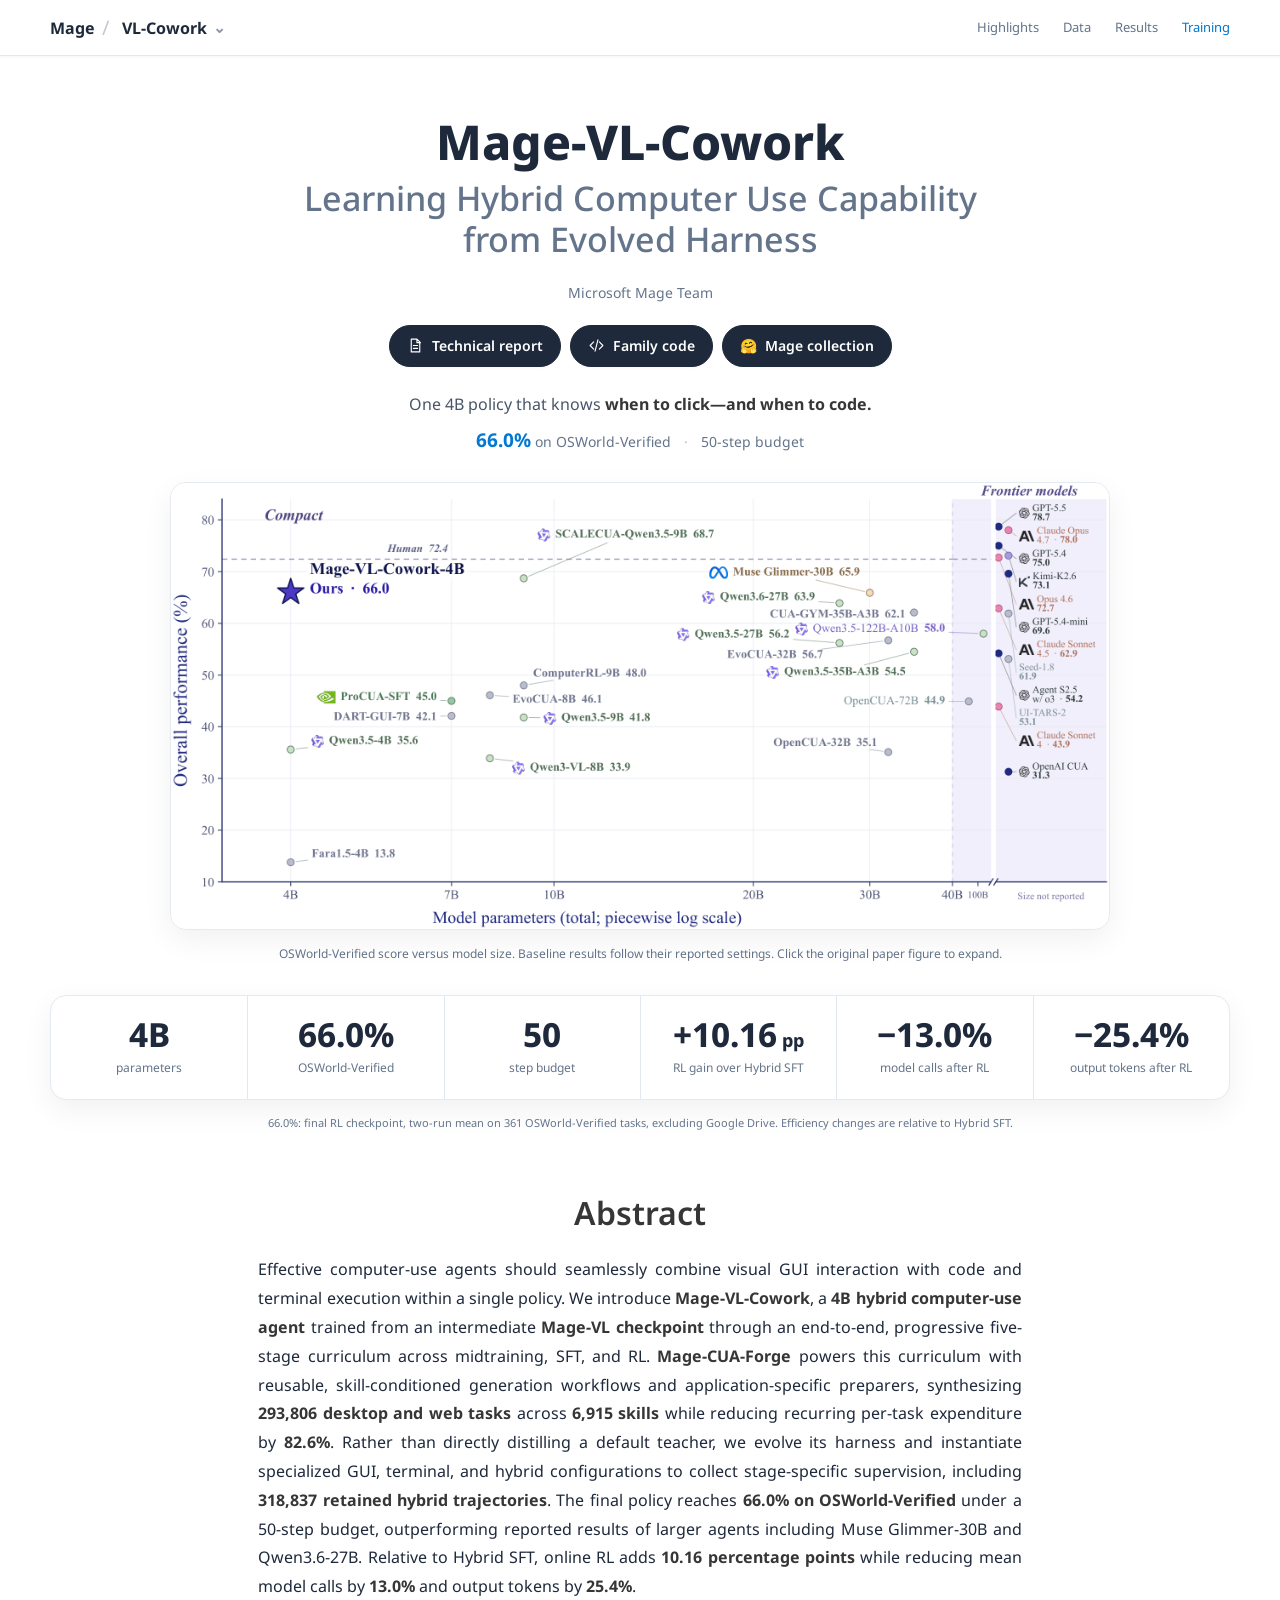
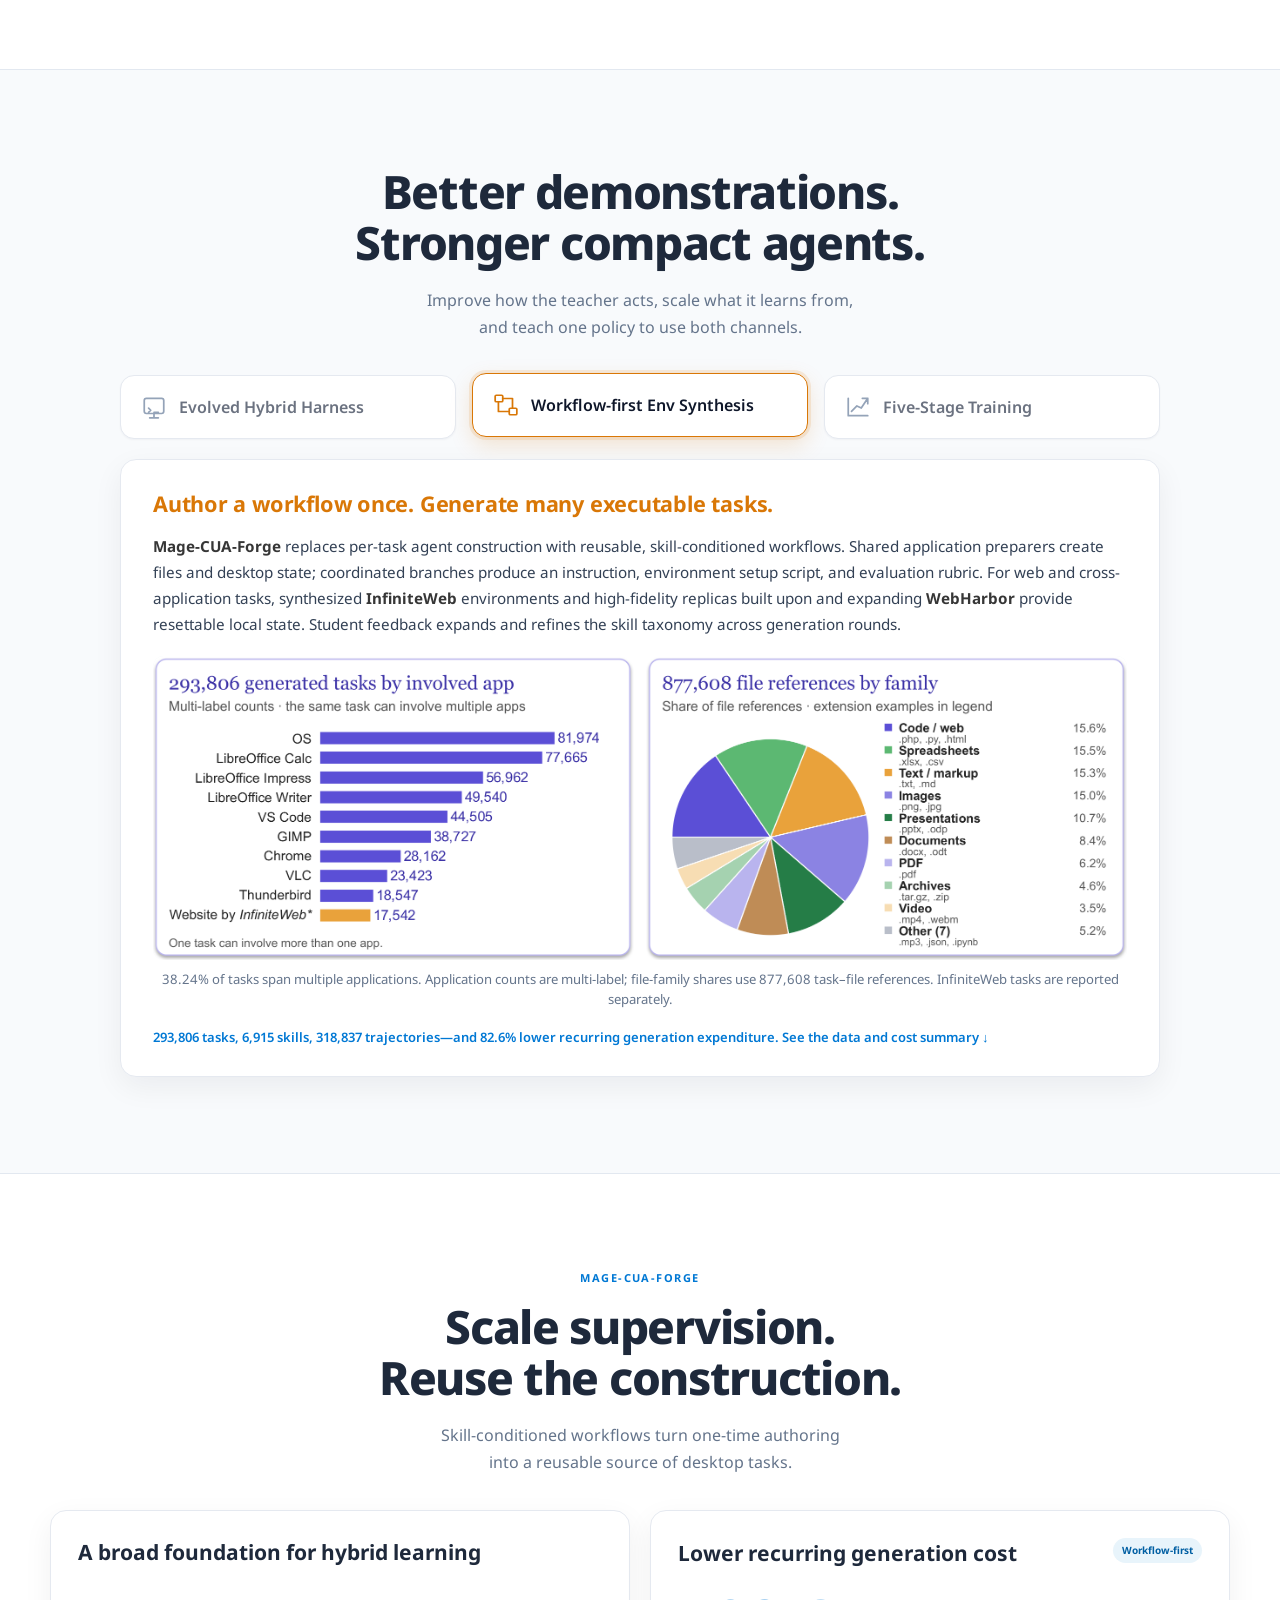
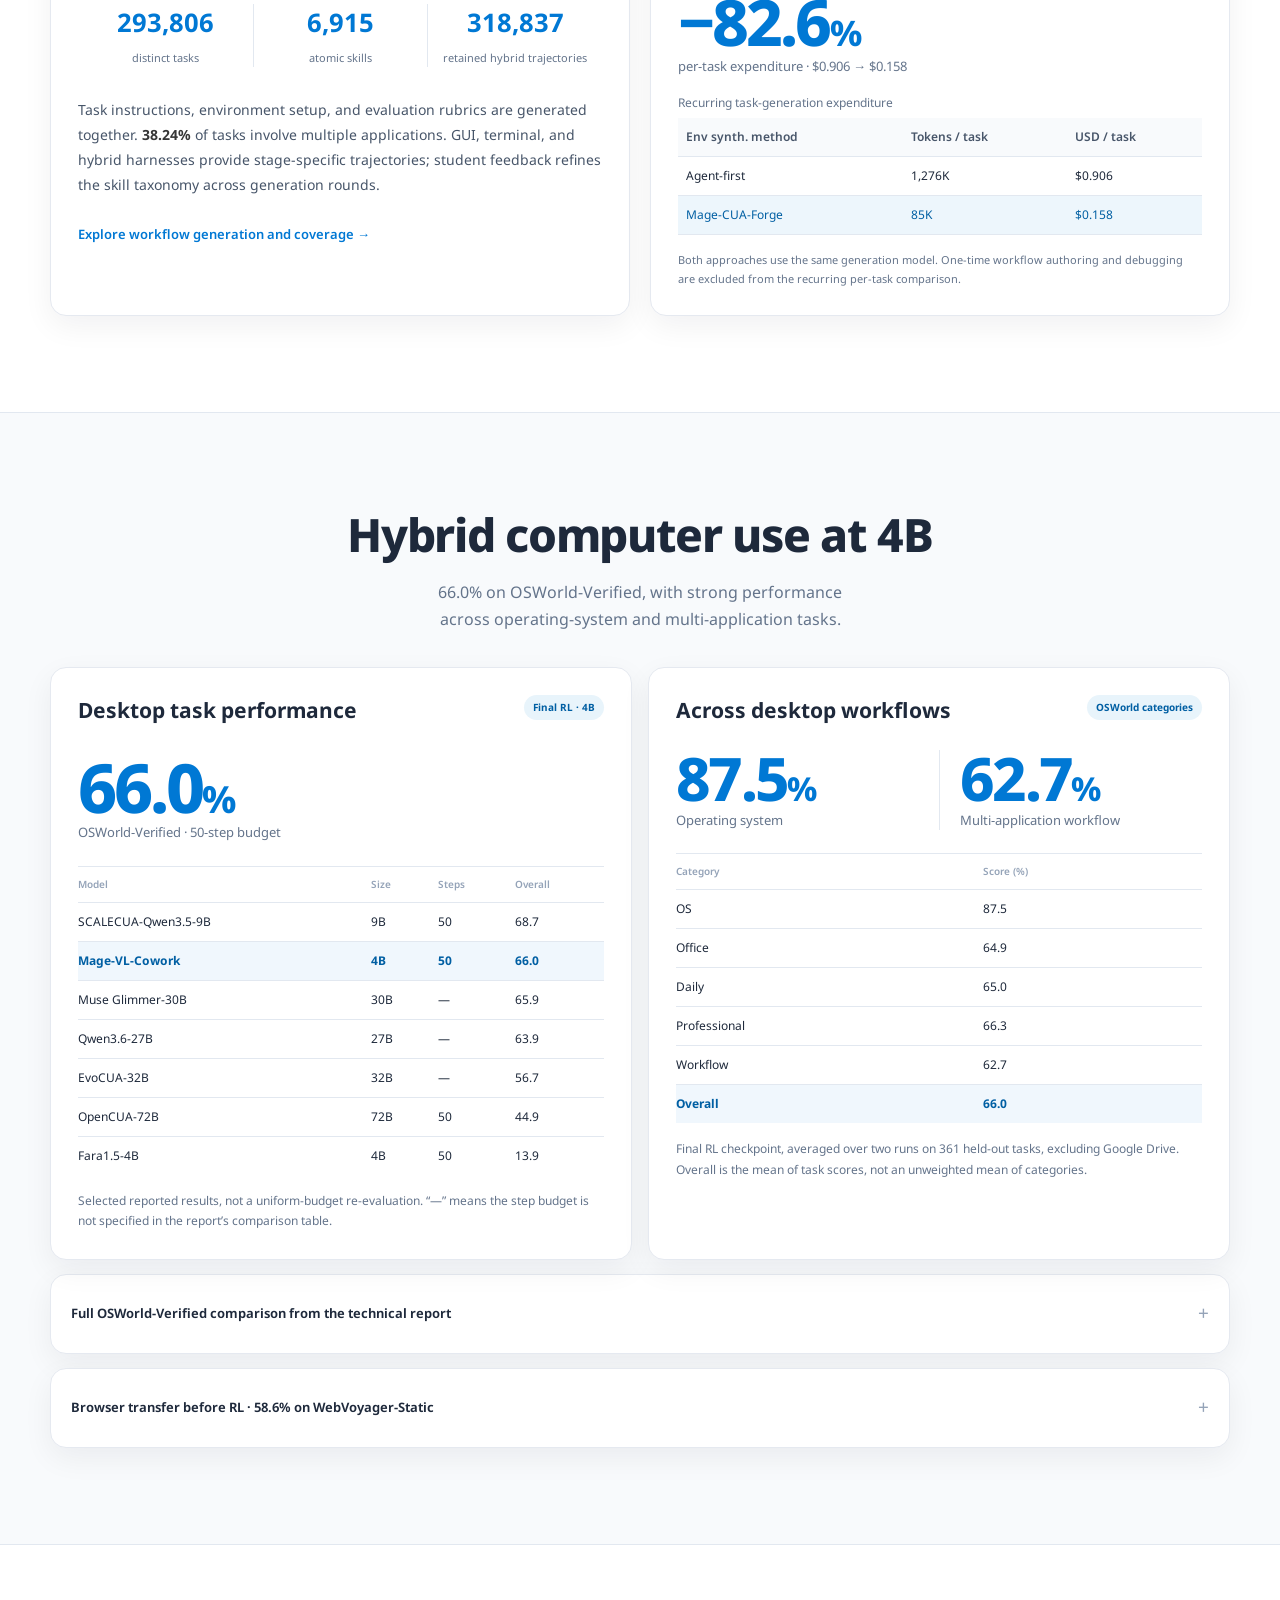
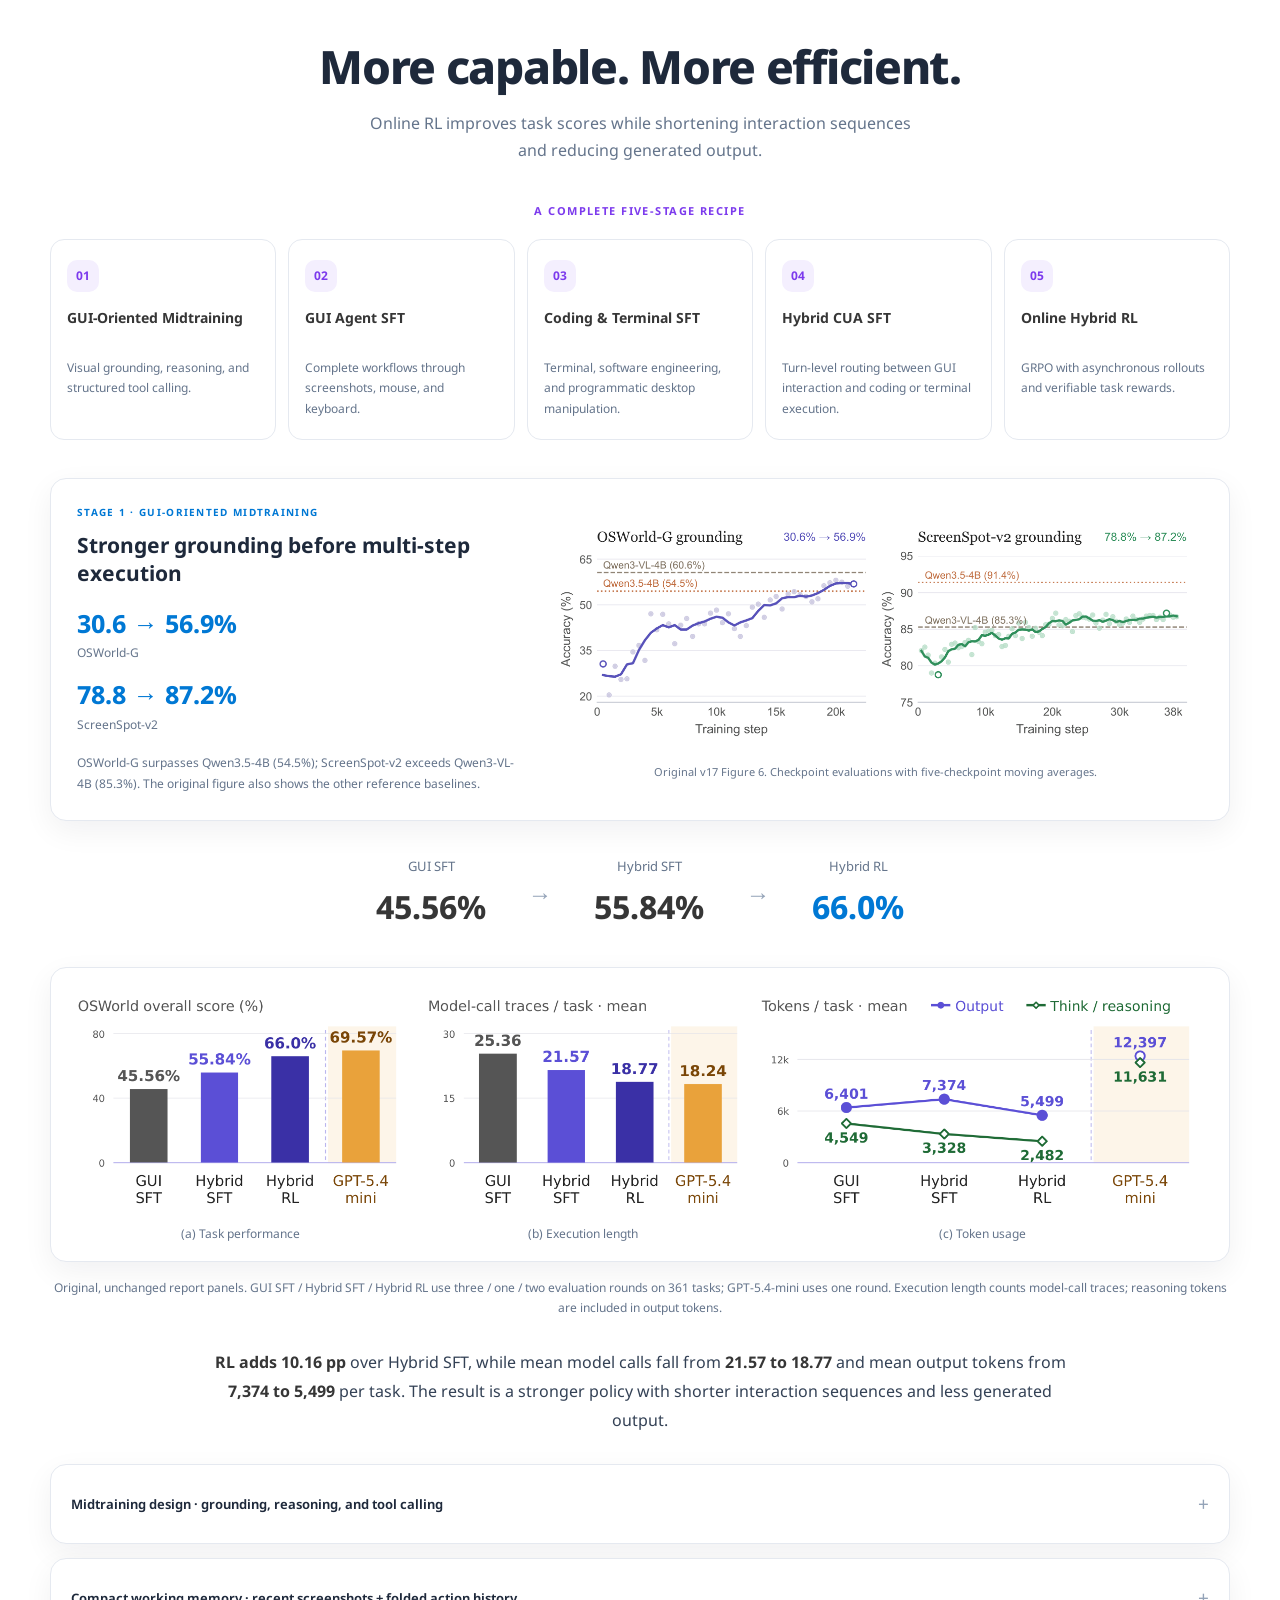
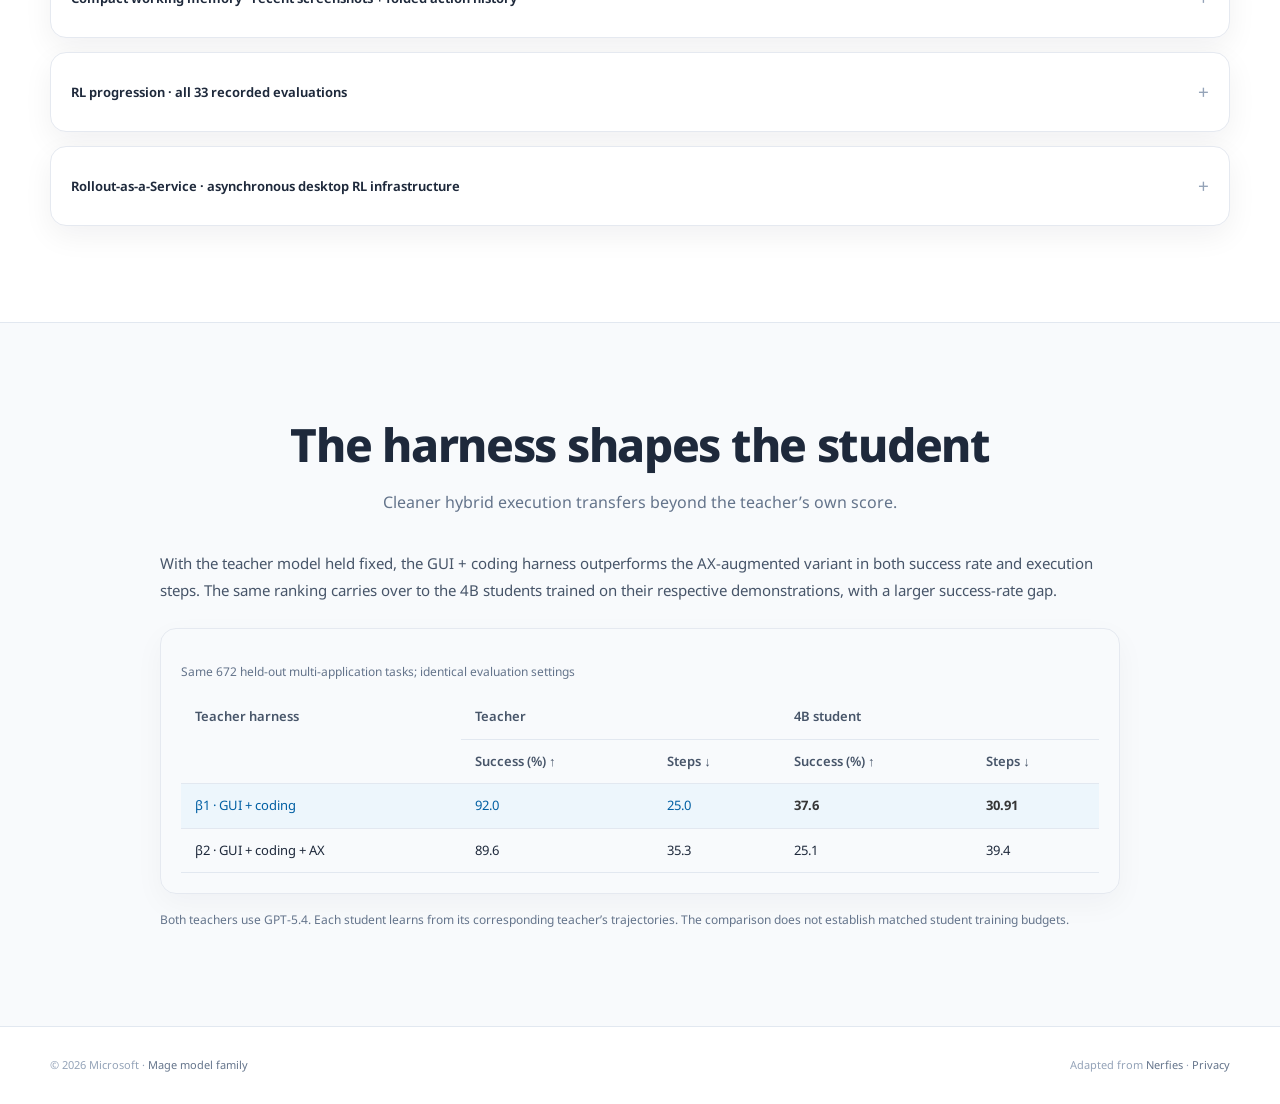
==== cowork/index.html @ 231867ff "web: add Mage-VL-Cowork project page and family navigation" ====
<!DOCTYPE html>

<html lang="en">
<head>
<meta charset="utf-8"/>
<meta content="width=device-width, initial-scale=1" name="viewport"/>
<meta content="Mage-VL-Cowork: a 4B hybrid computer-use policy that learns to combine GUI interaction and code, achieving 66.0% on OSWorld-Verified." name="description"/>
<meta content="Mage-VL-Cowork: Learning Hybrid Computer Use Capability from Evolved Harness" property="og:title"/>
<meta content="Hybrid computer use at 4B: evolved-harness supervision, workflow-first data generation, and a complete five-stage training recipe." property="og:description"/>
<meta content="website" property="og:type"/>
<meta content="https://microsoft.github.io/Mage/cowork/static/imgs/teaser-v18.png" property="og:image"/>
<meta content="summary_large_image" name="twitter:card"/>

<link href="../static/imgs/favicon.png" rel="icon"/>
<title>Mage-VL-Cowork: Learning Hybrid Computer Use Capability from Evolved Harness</title>
<link href="https://fonts.googleapis.com/css?family=Google+Sans|Noto+Sans|Castoro" rel="stylesheet"/>
<link href="static/css/bulma.min.css" rel="stylesheet"/>
<link href="static/css/index.css" rel="stylesheet"/>
<link href="static/css/result-first.css" rel="stylesheet"/>
<link href="static/css/family-nav.css" rel="stylesheet"/>
<link href="static/css/cowork.css?v=4" rel="stylesheet"/>
<script defer="" src="static/js/family-nav.js"></script>
<script defer="" src="static/js/cowork.js?v=4"></script>
<link href="https://microsoft.github.io/Mage/cowork/" rel="canonical"/><meta content="https://microsoft.github.io/Mage/cowork/" property="og:url"/></head>
<body>
<a class="cw-skip" href="#abstract">Skip to content</a>
<nav aria-label="Project navigation" class="rf-nav">
<div class="rf-nav-inner">
<a class="rf-brand-home" href="../">Mage</a><span aria-hidden="true" class="rf-brand-slash">/</span>
<div class="rf-project-switcher">
<button aria-expanded="false" aria-haspopup="true" class="rf-project-trigger" type="button">VL-Cowork <span aria-hidden="true" class="rf-chevron">⌄</span></button>
<div class="rf-project-menu" role="menu">
<a href="../vl/" role="menuitem"><strong>Mage-VL</strong><span>Multimodal understanding</span></a>
<a href="../flow/" role="menuitem"><strong>Mage-Flow</strong><span>Generation &amp; editing</span></a>
<a aria-current="page" href="./" role="menuitem"><strong>Mage-VL-Cowork</strong><span>Hybrid computer use</span></a>
</div>
</div>
<div class="cw-nav-links"><a href="#highlights">Highlights</a><a href="#data">Data</a><a href="#benchmarks">Results</a><a href="#training">Training</a></div>

</div>
</nav><nav aria-label="Sections" class="cw-mobile-nav"><a href="#highlights">Highlights</a><a href="#data">Data</a><a href="#benchmarks">Results</a><a href="#training">Training</a></nav>
<main>
<header class="rf-hero">
<div class="rf-container">
<h1 class="rf-report-title"><span class="rf-report-model">Mage-VL-Cowork</span><span class="rf-report-subtitle">Learning Hybrid Computer Use Capability<br/>from Evolved Harness</span></h1>
<p class="rf-report-description">Microsoft Mage Team</p>
<div class="rf-actions">
<a class="rf-button" href="assets/Mage-VL-Cowork.pdf" rel="noopener" target="_blank"><svg aria-hidden="true" viewbox="0 0 24 24"><path d="M14 3H6v18h12V7l-4-4ZM14 3v5h5M9 12h6M9 16h6"></path></svg> Technical report</a>
<a class="rf-button" href="https://github.com/microsoft/Mage" rel="noopener" target="_blank"><svg aria-hidden="true" viewbox="0 0 24 24"><path d="m8 7-5 5 5 5m8-10 5 5-5 5M14 4l-4 16"></path></svg> Family code</a>
<a class="rf-button" href="https://huggingface.co/collections/microsoft/mage" rel="noopener" target="_blank"><span aria-hidden="true">🤗</span> Mage collection</a>
</div>
<p class="cw-tagline">One 4B policy that knows <strong>when to click—and when to code.</strong></p><p class="cw-hero-result"><strong>66.0%</strong> on OSWorld-Verified <span aria-hidden="true">·</span> 50-step budget</p>
<div aria-label="OSWorld-Verified performance versus model size" class="rf-hero-media is-single">
<figure class="rf-media-card"><a class="cw-zoom" data-caption="OSWorld-Verified overall score versus model size. Original figure from the technical report." data-pdf="assets/teaser-v18.pdf" href="static/imgs/teaser-v18.png"><img alt="Mage-VL-Cowork achieves 66.0% on OSWorld-Verified with 4B parameters, alongside compact and larger agents." fetchpriority="high" height="1048" src="static/imgs/teaser-v18.png" width="2206"/></a></figure>
</div>
<p class="cw-caption cw-hero-caption">OSWorld-Verified score versus model size. Baseline results follow their reported settings. Click the original paper figure to expand.</p>
</div>
</header>
<section aria-label="Headline results" class="rf-metrics">
<div class="rf-container">
<div class="rf-metric-grid">
<div class="rf-metric"><strong>4B</strong><span>parameters</span></div>
<div class="rf-metric"><strong>66.0%</strong><span>OSWorld-Verified</span></div>
<div class="rf-metric"><strong>50</strong><span>step budget</span></div>
<div class="rf-metric"><strong>+10.16<span class="cw-unit"> pp</span></strong><span>RL gain over Hybrid SFT</span></div>
<div class="rf-metric"><strong>−13.0%</strong><span>model calls after RL</span></div>
<div class="rf-metric"><strong>−25.4%</strong><span>output tokens after RL</span></div>
</div>
<p class="rf-metric-note">66.0%: final RL checkpoint, two-run mean on 361 OSWorld-Verified tasks, excluding Google Drive. Efficiency changes are relative to Hybrid SFT.</p>
</div>
</section>
<section class="section cw-abstract" id="abstract">
<div class="container is-max-desktop"><div class="columns is-centered has-text-centered"><div class="column is-four-fifths">
<h2 class="title is-3">Abstract</h2>
<div class="content has-text-justified"><p>Effective computer-use agents should seamlessly combine visual GUI interaction with code and terminal execution within a single policy. We introduce <strong>Mage-VL-Cowork</strong>, a <strong>4B hybrid computer-use agent</strong> trained from an intermediate <strong>Mage-VL checkpoint</strong> through an end-to-end, progressive five-stage curriculum across midtraining, SFT, and RL. <strong>Mage-CUA-Forge</strong> powers this curriculum with reusable, skill-conditioned generation workflows and application-specific preparers, synthesizing <strong>293,806 desktop and web tasks</strong> across <strong>6,915 skills</strong> while reducing recurring per-task expenditure by <strong>82.6%</strong>. Rather than directly distilling a default teacher, we evolve its harness and instantiate specialized GUI, terminal, and hybrid configurations to collect stage-specific supervision, including <strong>318,837 retained hybrid trajectories</strong>. The final policy reaches <strong>66.0% on OSWorld-Verified</strong> under a 50-step budget, outperforming reported results of larger agents including Muse Glimmer-30B and Qwen3.6-27B. Relative to Hybrid SFT, online RL adds <strong>10.16 percentage points</strong> while reducing mean model calls by <strong>13.0%</strong> and output tokens by <strong>25.4%</strong>.</p></div>
</div></div></div>
</section>
<section class="rf-section rf-section-soft" id="highlights">
<div class="rf-container">
<div class="rf-section-head"><h2>Better demonstrations.<br/>Stronger compact agents.</h2><p class="cw-lead">Improve how the teacher acts, scale what it learns from,<br class="cw-desktop-break"/> and teach one policy to use both channels.</p></div>
<div class="feature-container cw-features">
<div aria-label="Research highlights" class="feature-tabs" role="tablist">
<button aria-controls="panel-harness" aria-selected="false" class="feature-tab" data-color="blue" id="tab-harness" role="tab" tabindex="-1" type="button"><svg aria-hidden="true" viewbox="0 0 24 24"><rect height="14" rx="2" width="18" x="3" y="4"></rect><path d="M8 22h8M12 18v4m-5-9 2 2-2 2m5 0h4"></path></svg><span>Evolved Hybrid Harness</span></button>
<button aria-controls="panel-workflow" aria-selected="true" class="feature-tab active-amber" data-color="amber" id="tab-workflow" role="tab" tabindex="0" type="button"><svg aria-hidden="true" viewbox="0 0 24 24"><rect height="6" rx="1" width="7" x="2" y="3"></rect><rect height="6" rx="1" width="7" x="15" y="15"></rect><path d="M9 6h9v9M5 9v9h10"></path></svg><span>Workflow-first Env Synthesis</span></button>
<button aria-controls="panel-recipe" aria-selected="false" class="feature-tab" data-color="purple" id="tab-recipe" role="tab" tabindex="-1" type="button"><svg aria-hidden="true" viewbox="0 0 24 24"><path d="M3 20V4M3 20h18M6 16l5-5 4 2 6-9M16 4h5v5"></path></svg><span>Five-Stage Training</span></button>
</div>
<div class="feature-content-wrapper">
<article aria-labelledby="tab-harness" class="feature-panel" data-color="blue" hidden="" id="panel-harness" role="tabpanel" tabindex="0">
<h3 class="feature-panel-title">Evolve the harness before collecting the corpus</h3>
<p class="feature-panel-text">A strong teacher does not automatically make a strong hybrid agent. We refine the <strong>scaffold, tool interfaces, prompts, and terminal execution environment</strong> before large-scale rollout. Evolution is as much pruning as growth: remove redundant action routes and provide application-level libraries. Specialized <strong>GUI, terminal, and hybrid CUA harnesses</strong> then roll out the same synthesized tasks to collect demonstrations for different training stages. The final student learns channel routing inside a single policy—not an external orchestrator.</p><div aria-label="Complementary action channels" class="cw-channel-grid">
<article><span class="cw-channel-label">GUI CHANNEL</span><h4>Act on what the screen shows.</h4><p>Use screenshot-grounded mouse and keyboard actions for visual layouts, rendered output, and live application state.</p></article>
<article><span class="cw-channel-label">TERMINAL CHANNEL</span><h4>Work directly with structured files.</h4><p>Use code, command-line tools, and application libraries to manipulate documents, spreadsheets, and presentations.</p></article>
</div><p class="cw-routing-line">The same policy chooses the channel at each turn—and switches when the task calls for it.</p>
<a class="cw-zoom feature-panel-img" data-caption="Original paper overview: evolved teacher harness, reusable generation workflows, and student-feedback-driven skill expansion." data-pdf="assets/method.pdf" href="static/imgs/method.png"><img alt="Data-generation pipeline combining teacher-harness evolution, skill-conditioned workflows, rubric judging, and student feedback." height="1113" loading="lazy" src="static/imgs/method.png" width="2236"/></a>
<p class="feature-panel-cap">Optimize the teacher’s execution upstream; carry better hybrid behavior into every retained demonstration.</p>
<div class="cw-insight"><strong>More tools are not always better.</strong> On the same 672 held-out multi-application tasks, the GUI + coding teacher scores 92.0%, versus 89.6% with an added accessibility channel. The corresponding 4B students score 37.6% and 25.1%—a <strong>12.5 pp gap</strong>. <a href="#harness-comparison">See the paired comparison ↓</a></div>
</article>
<article aria-labelledby="tab-workflow" class="feature-panel active" data-color="amber" id="panel-workflow" role="tabpanel" tabindex="0">
<h3 class="feature-panel-title">Author a workflow once. Generate many executable tasks.</h3>
<p class="feature-panel-text"><strong>Mage-CUA-Forge</strong> replaces per-task agent construction with reusable, skill-conditioned workflows. Shared application preparers create files and desktop state; coordinated branches produce an instruction, environment setup script, and evaluation rubric. For web and cross-application tasks, synthesized <strong>InfiniteWeb</strong> environments and high-fidelity replicas built upon and expanding <strong>WebHarbor</strong> provide resettable local state. Student feedback expands and refines the skill taxonomy across generation rounds.</p>
<a class="cw-zoom feature-panel-img" data-caption="Original application coverage and task–file reference charts. Applications are multi-label task incidences; file shares use 877,608 references. InfiniteWeb tasks are reported separately." data-pdf="assets/coverage.pdf" href="static/imgs/coverage.png"><img alt="Original two charts showing application coverage and task-file reference families." height="699" loading="lazy" src="static/imgs/coverage.png" width="2236"/></a>
<p class="feature-panel-cap">38.24% of tasks span multiple applications. Application counts are multi-label; file-family shares use 877,608 task–file references. InfiniteWeb tasks are reported separately.</p>
<p class="cw-note"><a class="cw-text-link" href="#data">293,806 tasks, 6,915 skills, 318,837 trajectories—and 82.6% lower recurring generation expenditure. See the data and cost summary ↓</a></p></article>
<article aria-labelledby="tab-recipe" class="feature-panel" data-color="purple" hidden="" id="panel-recipe" role="tabpanel" tabindex="0">
<h3 class="feature-panel-title">Build both capabilities before learning to combine them</h3>
<p class="feature-panel-text">Starting from an <strong>intermediate 4B Mage-VL checkpoint</strong>, the <strong>specialize-then-unify curriculum</strong> first develops visual grounding, reasoning, structured tool calling, GUI execution, and coding and terminal capabilities. Hybrid CUA SFT then teaches a single policy to combine its channels, followed by online hybrid RL with verifiable rewards.</p><p class="cw-recipe-compact">GUI-Oriented Midtraining <span>→</span> GUI Agent SFT <span>→</span> Coding &amp; Terminal SFT <span>→</span> Hybrid CUA SFT <span>→</span> Online Hybrid RL</p><p class="feature-panel-text">The model first develops two capable action channels, then learns to select and combine them. This avoids learning hybrid routing simply as a workaround for weak GUI execution.</p>
<div class="cw-insight"><strong>45.56% → 55.84% → 66.0%</strong> on OSWorld-Verified, from GUI SFT to Hybrid SFT to Hybrid RL. <a href="#training">Explore performance and efficiency ↓</a></div>
</article>
</div>
</div>
</div>
</section>
<section class="rf-section cw-data-section" id="data"><div class="rf-container">
<div class="rf-section-head"><p class="cw-eyebrow">MAGE-CUA-FORGE</p><h2>Scale supervision.<br/>Reuse the construction.</h2><p class="cw-lead">Skill-conditioned workflows turn one-time authoring<br class="cw-desktop-break"/> into a reusable source of desktop tasks.</p></div>
<div class="cw-data-grid"><article class="rf-score-card cw-scale-card"><h3>A broad foundation for hybrid learning</h3><div class="cw-data-stats"><div><strong>293,806</strong><span>distinct tasks</span></div><div><strong>6,915</strong><span>atomic skills</span></div><div><strong>318,837</strong><span>retained hybrid trajectories</span></div></div><p class="cw-body-copy">Task instructions, environment setup, and evaluation rubrics are generated together. <strong>38.24%</strong> of tasks involve multiple applications. GUI, terminal, and hybrid harnesses provide stage-specific trajectories; student feedback refines the skill taxonomy across generation rounds.</p><a class="cw-text-link" href="#panel-workflow">Explore workflow generation and coverage <span aria-hidden="true">→</span></a></article>
<article class="rf-score-card cw-cost-card"><div class="rf-score-top"><h3>Lower recurring generation cost</h3><span class="rf-score-badge">Workflow-first</span></div><div class="rf-score-number">−82.6<span class="cw-percent">%</span></div><p class="rf-score-label">per-task expenditure · $0.906 → $0.158</p><div aria-label="Recurring task-generation expenditure" class="cw-table-scroll" role="region" tabindex="0"><table class="cw-table"><caption>Recurring task-generation expenditure</caption><thead><tr><th>Env synth. method</th><th>Tokens / task</th><th>USD / task</th></tr></thead><tbody><tr><td>Agent-first</td><td>1,276K</td><td>$0.906</td></tr><tr class="ours"><td>Mage-CUA-Forge</td><td>85K</td><td>$0.158</td></tr></tbody></table></div><p class="cw-note">Both approaches use the same generation model. One-time workflow authoring and debugging are excluded from the recurring per-task comparison.</p></article></div>
</div></section><section class="rf-section rf-section-soft" id="benchmarks">
<div class="rf-container">
<div class="rf-section-head"><h2>Hybrid computer use at 4B</h2><p class="cw-lead">66.0% on OSWorld-Verified, with strong performance<br class="cw-desktop-break"/> across operating-system and multi-application tasks.</p></div>
<div class="rf-score-grid">
<article class="rf-score-card">
<div class="rf-score-top"><h3>Desktop task performance</h3><span class="rf-score-badge">Final RL · 4B</span></div>
<div class="rf-score-number">66.0<span class="cw-percent">%</span></div><p class="rf-score-label">OSWorld-Verified · 50-step budget</p>
<table class="rf-mini-table"><caption class="cw-sr-only">Selected OSWorld-Verified results from the report</caption><thead><tr><th>Model</th><th>Size</th><th>Steps</th><th>Overall</th></tr></thead><tbody>
<tr><td>SCALECUA-Qwen3.5-9B</td><td>9B</td><td>50</td><td>68.7</td></tr>
<tr class="ours"><td>Mage-VL-Cowork</td><td>4B</td><td>50</td><td>66.0</td></tr>
<tr><td>Muse Glimmer-30B</td><td>30B</td><td>—</td><td>65.9</td></tr>
<tr><td>Qwen3.6-27B</td><td>27B</td><td>—</td><td>63.9</td></tr>
<tr><td>EvoCUA-32B</td><td>32B</td><td>—</td><td>56.7</td></tr>
<tr><td>OpenCUA-72B</td><td>72B</td><td>50</td><td>44.9</td></tr>
<tr><td>Fara1.5-4B</td><td>4B</td><td>50</td><td>13.9</td></tr>
</tbody></table>
<p class="cw-note">Selected reported results, not a uniform-budget re-evaluation. “—” means the step budget is not specified in the report’s comparison table.</p>
</article>
<article class="rf-score-card">
<div class="rf-score-top"><h3>Across desktop workflows</h3><span class="rf-score-badge">OSWorld categories</span></div>
<div class="rf-score-metrics"><div class="rf-score-metric"><div class="rf-score-number">87.5<span class="cw-percent">%</span></div><div class="rf-score-label">Operating system</div></div><div class="rf-score-metric"><div class="rf-score-number">62.7<span class="cw-percent">%</span></div><div class="rf-score-label">Multi-application workflow</div></div></div>
<table class="rf-mini-table"><caption class="cw-sr-only">Mage-VL-Cowork category scores</caption><thead><tr><th>Category</th><th>Score (%)</th></tr></thead><tbody><tr><td>OS</td><td>87.5</td></tr><tr><td>Office</td><td>64.9</td></tr><tr><td>Daily</td><td>65.0</td></tr><tr><td>Professional</td><td>66.3</td></tr><tr><td>Workflow</td><td>62.7</td></tr><tr class="ours"><td>Overall</td><td>66.0</td></tr></tbody></table>
<p class="cw-note">Final RL checkpoint, averaged over two runs on 361 held-out tasks, excluding Google Drive. Overall is the mean of task scores, not an unweighted mean of categories.</p>
</article>
</div>
<details class="rf-details" id="full-results"><summary>Full OSWorld-Verified comparison from the technical report</summary><div class="rf-details-body"><div aria-label="OSWorld-Verified scores (%); baseline settings as reported" class="cw-table-scroll" role="region" tabindex="0"><table class="cw-table"><caption>OSWorld-Verified scores (%); baseline settings as reported</caption><thead><tr><th scope="col">Model</th><th scope="col">Steps</th><th scope="col">OS</th><th scope="col">Office</th><th scope="col">Daily</th><th scope="col">Professional</th><th scope="col">Workflow</th><th scope="col">Overall</th></tr></thead><tbody><tr><td>Human</td><td>—</td><td>—</td><td>—</td><td>—</td><td>—</td><td>—</td><td>72.4</td></tr><tr class="cw-group"><td colspan="8">Frontier models</td></tr><tr><td>GPT-5.5</td><td>—</td><td>—</td><td>—</td><td>—</td><td>—</td><td>—</td><td>78.7</td></tr><tr><td>Claude Opus 4.7</td><td>—</td><td>—</td><td>—</td><td>—</td><td>—</td><td>—</td><td>78.0</td></tr><tr><td>GPT-5.4</td><td>—</td><td>—</td><td>—</td><td>—</td><td>—</td><td>—</td><td>75.0</td></tr><tr><td>Kimi-K2.6</td><td>—</td><td>—</td><td>—</td><td>—</td><td>—</td><td>—</td><td>73.1</td></tr><tr><td>GPT-5.4-mini†</td><td>50</td><td>79.2</td><td>68.0</td><td>76.6</td><td>69.4</td><td>63.3</td><td>69.6</td></tr><tr><td>Claude Sonnet 4.5</td><td>100</td><td>70.8</td><td>72.6</td><td>61.4</td><td>63.2</td><td>49.5</td><td>62.9</td></tr><tr><td>Seed-1.8</td><td>100</td><td>66.7</td><td>68.8</td><td>67.1</td><td>71.4</td><td>42.4</td><td>61.9</td></tr><tr><td>Agent S2.5 w/ o3</td><td>50</td><td>75.0</td><td>53.8</td><td>54.0</td><td>75.5</td><td>39.5</td><td>54.2</td></tr><tr><td>UI-TARS-2</td><td>100</td><td>41.7</td><td>61.1</td><td>62.1</td><td>61.2</td><td>34.1</td><td>53.1</td></tr><tr><td>Claude Sonnet 4</td><td>50</td><td>45.8</td><td>43.5</td><td>55.1</td><td>55.1</td><td>28.5</td><td>43.9</td></tr><tr><td>OpenAI CUA</td><td>50</td><td>70.8</td><td>23.0</td><td>37.2</td><td>51.0</td><td>15.8</td><td>31.3</td></tr><tr class="cw-group"><td colspan="8">Models with reported parameter counts</td></tr><tr><td>SCALECUA-Qwen3.5-9B</td><td>50</td><td>79.2</td><td>70.6</td><td>74.3</td><td>89.5</td><td>48.1</td><td>68.7</td></tr><tr><td>Muse Glimmer-30B</td><td>—</td><td>—</td><td>—</td><td>—</td><td>—</td><td>—</td><td>65.9</td></tr><tr><td>Qwen3.6-27B</td><td>—</td><td>—</td><td>—</td><td>—</td><td>—</td><td>—</td><td>63.9</td></tr><tr><td>EvoCUA-32B</td><td>—</td><td>—</td><td>—</td><td>—</td><td>—</td><td>—</td><td>56.7</td></tr><tr><td>Qwen3.5-27B</td><td>—</td><td>—</td><td>—</td><td>—</td><td>—</td><td>—</td><td>56.2</td></tr><tr><td>ComputerRL-9B</td><td>50</td><td>75.0</td><td>45.8</td><td>52.5</td><td>71.4</td><td>27.9</td><td>48.0</td></tr><tr><td>ProCUA-SFT</td><td>—</td><td>—</td><td>—</td><td>—</td><td>—</td><td>—</td><td>45.0</td></tr><tr><td>OpenCUA-72B</td><td>50</td><td>45.8</td><td>42.7</td><td>53.8</td><td>75.5</td><td>22.3</td><td>44.9</td></tr><tr><td>DART-GUI-7B</td><td>30</td><td>62.5</td><td>39.3</td><td>50.8</td><td>73.5</td><td>16.7</td><td>42.1</td></tr><tr><td>Qwen3.5-9B</td><td>—</td><td>—</td><td>—</td><td>—</td><td>—</td><td>—</td><td>41.8</td></tr><tr><td>OpenCUA-32B</td><td>50</td><td>60.9</td><td>29.9</td><td>41.0</td><td>65.3</td><td>14.6</td><td>35.1</td></tr><tr><td>Fara1.5-4B</td><td>50</td><td>25.0</td><td>7.6</td><td>29.5</td><td>12.2</td><td>6.6</td><td>13.9</td></tr><tr class="ours"><td>Mage-VL-Cowork-4B</td><td>50</td><td>87.5</td><td>64.9</td><td>65.0</td><td>66.3</td><td>62.7</td><td>66.0</td></tr></tbody></table></div><p class="cw-note">Baseline scores and step budgets are shown as reported. † GPT-5.4-mini was evaluated by the authors in one run on 361 tasks, excluding Google Drive. Mage-VL-Cowork uses a two-run mean.</p></div></details>
<details class="rf-details" id="browser-results"><summary>Browser transfer before RL · 58.6% on WebVoyager-Static</summary><div class="rf-details-body cw-browser"><p>The <strong>4B Mage-VL-Cowork-SFT model</strong> achieves <strong>58.6% success (377/643 tasks)</strong>, ranking second among the evaluated models behind the specialized browser agent <strong>Fara1.5-4B (68.0%)</strong>. It outperforms larger models including Qwen3-VL-8B-Thinking (53.7%) and Qwen3.5-9B (53.3%).</p><p>WebVoyager-Static reconstructs all <strong>643 tasks across 15 websites</strong> using self-hosted replicas built upon and substantially extending WebHarbor. Verification checks <strong>page visits and required UI operations</strong>, then compares the answer and backend database state against ground truth—not just the final screenshot.</p><div aria-label="WebVoyager-Static v17 results" class="cw-table-scroll" role="region" tabindex="0"><table class="cw-table"><caption>Offline success rates and self-reported live WebVoyager results from v17</caption><thead><tr><th scope="col">Model</th><th scope="col">WebVoyager-Static (%)</th><th scope="col">Live reported (%)</th><th scope="col">Δ (pp)</th></tr></thead><tbody><tr class="cw-group"><td colspan="4">Open-source models</td></tr><tr><td>Fara1.5-4B</td><td>68.0</td><td>80.8</td><td>-12.8</td></tr><tr><td>Qwen3-VL-8B-Thinking</td><td>53.7</td><td>—</td><td>—</td></tr><tr><td>Qwen3.5-9B</td><td>53.3</td><td>—</td><td>—</td></tr><tr><td>Qwen3-VL-4B-Thinking</td><td>49.6</td><td>—</td><td>—</td></tr><tr><td>OpenWebRL-4B</td><td>47.1</td><td>74.1</td><td>-27.0</td></tr><tr><td>MolmoWeb-8B</td><td>46.8</td><td>78.2</td><td>-31.4</td></tr><tr><td>MolmoWeb-4B</td><td>42.6</td><td>75.2</td><td>-32.6</td></tr><tr><td>Fara-7B</td><td>40.4</td><td>73.5</td><td>-33.1</td></tr><tr><td>Qwen3.5-4B</td><td>37.3</td><td>—</td><td>—</td></tr><tr class="ours"><td>Mage-VL-Cowork-SFT</td><td>58.6</td><td>—</td><td>—</td></tr></tbody></table></div><p class="cw-note">All models use identical offline evaluation settings. Live scores are separately self-reported results, not measurements under the offline protocol; Δ is offline minus live in percentage points. These are the SFT model’s browser results, not the final RL model’s OSWorld score.</p></div></details>
</div>
</section>
<section class="rf-section" id="training">
<div class="rf-container">
<div class="rf-section-head"><h2>More capable. More efficient.</h2><p class="cw-lead">Online RL improves task scores while shortening interaction sequences<br class="cw-desktop-break"/> and reducing generated output.</p></div>
<p class="cw-eyebrow cw-recipe-intro">A COMPLETE FIVE-STAGE RECIPE</p><ol class="cw-recipe-list cw-recipe-horizontal"><li><span>01</span><div><strong>GUI-Oriented Midtraining</strong><p>Visual grounding, reasoning, and structured tool calling.</p></div></li><li><span>02</span><div><strong>GUI Agent SFT</strong><p>Complete workflows through screenshots, mouse, and keyboard.</p></div></li><li><span>03</span><div><strong>Coding &amp; Terminal SFT</strong><p>Terminal, software engineering, and programmatic desktop manipulation.</p></div></li><li><span>04</span><div><strong>Hybrid CUA SFT</strong><p>Turn-level routing between GUI interaction and coding or terminal execution.</p></div></li><li><span>05</span><div><strong>Online Hybrid RL</strong><p>GRPO with asynchronous rollouts and verifiable task rewards.</p></div></li></ol><article class="cw-grounding-card" id="grounding-results"><div class="cw-grounding-copy"><p class="cw-eyebrow">STAGE 1 · GUI-ORIENTED MIDTRAINING</p><h3>Stronger grounding before multi-step execution</h3><div class="cw-grounding-metrics"><div><strong>30.6 → 56.9%</strong><span>OSWorld-G</span></div><div><strong>78.8 → 87.2%</strong><span>ScreenSpot-v2</span></div></div><p>OSWorld-G surpasses Qwen3.5-4B (54.5%); ScreenSpot-v2 exceeds Qwen3-VL-4B (85.3%). The original figure also shows the other reference baselines.</p></div><figure><a class="cw-zoom" data-caption="Stage 1 grounding progression from v17, Figure 6. Dots are individual checkpoint evaluations; solid curves are five-checkpoint moving averages. Horizontal lines are the Qwen reference baselines." data-pdf="assets/grounding.pdf" href="static/imgs/grounding.png"><img alt="Stage 1 grounding: OSWorld-G rises from 30.6% to 56.9%; ScreenSpot-v2 rises from 78.8% to 87.2%." height="459" loading="lazy" src="static/imgs/grounding.png" width="1296"/></a><figcaption>Original v17 Figure 6. Checkpoint evaluations with five-checkpoint moving averages.</figcaption></figure></article><div class="cw-stage-strip"><div><span>GUI SFT</span><strong>45.56%</strong></div><span aria-hidden="true" class="cw-stage-arrow">→</span><div><span>Hybrid SFT</span><strong>55.84%</strong></div><span aria-hidden="true" class="cw-stage-arrow">→</span><div><span>Hybrid RL</span><strong>66.0%</strong></div></div>
<div class="cw-diagnostics">
<figure><a class="cw-zoom" data-caption="Original Figure 8(a): stage-wise task performance, with the corrected final RL result of 66.0%." data-pdf="assets/task-performance.pdf" href="static/imgs/task-performance.png"><img alt="Stage-wise task performance: GUI SFT 45.56%, Hybrid SFT 55.84%, Hybrid RL 66.0%." height="402" loading="lazy" src="static/imgs/task-performance.png" width="625"/></a><figcaption>(a) Task performance</figcaption></figure>
<figure><a class="cw-zoom" data-caption="Original Figure 8(b): execution length counts model-call traces per task." data-pdf="assets/execution-length.pdf" href="static/imgs/execution-length.png"><img alt="Mean model calls decrease from 25.36 to 21.57 to 18.77 across GUI SFT, Hybrid SFT, and Hybrid RL." height="402" loading="lazy" src="static/imgs/execution-length.png" width="598"/></a><figcaption>(b) Execution length</figcaption></figure>
<figure><a class="cw-zoom" data-caption="Original Figure 8(c): token usage. Think/reasoning tokens are a subset of output tokens." data-pdf="assets/token-usage.pdf" href="static/imgs/token-usage.png"><img alt="Mean output-token usage is 6,401 for GUI SFT, 7,374 for Hybrid SFT, and 5,499 for Hybrid RL." height="402" loading="lazy" src="static/imgs/token-usage.png" width="838"/></a><figcaption>(c) Token usage</figcaption></figure>
</div>
<p class="cw-caption">Original, unchanged report panels. GUI SFT / Hybrid SFT / Hybrid RL use three / one / two evaluation rounds on 361 tasks; GPT-5.4-mini uses one round. Execution length counts model-call traces; reasoning tokens are included in output tokens.</p>
<div class="cw-training-summary"><p><strong>RL adds 10.16 pp</strong> over Hybrid SFT, while mean model calls fall from <strong>21.57 to 18.77</strong> and mean output tokens from <strong>7,374 to 5,499</strong> per task. The result is a stronger policy with shorter interaction sequences and less generated output.</p></div>
<details class="rf-details" id="midtraining-design"><summary>Midtraining design · grounding, reasoning, and tool calling</summary><div class="rf-details-body cw-infra"><p>Stage 1 separates the click-only grounding prompt from the full agent schema and deduplicates repeated target locations within same-screenshot packed sequences. The adopted recipe masks the interior of <code>&lt;think&gt;</code> rationales while supervising the delimiter tags and tool calls, preserving the reasoning format while focusing the loss on tool syntax and grounding.</p><a class="cw-zoom" data-caption="Original v17 Figure 11: prompt decoupling, target-level deduplication, and selective reasoning-body masking." data-pdf="assets/midtraining-design.pdf" href="static/imgs/midtraining-design.png"><img alt="Three original v17 midtraining design panels: system-prompt decoupling, same-image packing and deduplication, and reasoning versus grounding loss." height="861" loading="lazy" src="static/imgs/midtraining-design.png" width="2236"/></a><p class="cw-note"><strong>Single Step Cowork Bench:</strong> 342 representative desktop interaction steps spanning eight GUI action primitives. It jointly checks reasoning/tool-call syntax, action type and arguments, and spatial hit accuracy. This is a diagnostic specification, not an additional reported aggregate score.</p></div></details><details class="rf-details" id="context-memory"><summary>Compact working memory · recent screenshots + folded action history</summary><div class="rf-details-body cw-infra"><p>Each context retains the <strong>three most recent screenshots and four complete responses</strong>, with older steps compressed into imperative <code>Action:</code> summaries immediately after the system prompt. A response combines a grounded <code>&lt;think&gt;</code> rationale, an <code>Action:</code> summary, and the executed <code>&lt;tool_call&gt;</code>. Step-level rationale synthesis uses task context, before/after screenshots, and the executed tool call to produce this consistent format.</p><a class="cw-zoom" data-caption="Original v17 Figure 12: recent visual context, folded Action: history, and step-level rationale synthesis." data-pdf="assets/context-window.pdf" href="static/imgs/context-window.png"><img alt="Original v17 sliding-window context and step-level rationale synthesis diagram." height="861" loading="lazy" src="static/imgs/context-window.png" width="2236"/></a></div></details><details class="rf-details" id="rl-progression"><summary>RL progression · all 33 recorded evaluations</summary><div class="rf-details-body"><a class="cw-zoom" data-caption="Original RL learning curve: all 33 recorded evaluations; final model 66.0%." data-pdf="assets/rl-progression.pdf" href="static/imgs/rl-progression.png"><img alt="OSWorld-Verified RL learning curve, ending at a reported final score of 66.0%." height="486" loading="lazy" src="static/imgs/rl-progression.png" width="1296"/></a></div></details>
<details class="rf-details" id="rl-infrastructure"><summary>Rollout-as-a-Service · asynchronous desktop RL infrastructure</summary><div class="rf-details-body cw-infra"><p>Desktop environments, model inference, and policy optimization scale separately. The infrastructure integrates <strong>PoLar, Slime, Azure Relay, and Azure VM Scale Sets</strong>, with SGLang serving model requests. Asynchronous rollouts let completed tasks advance training without waiting for the longest desktop episodes.</p><a class="cw-zoom" data-caption="Original Rollout-as-a-Service architecture figure: separate desktop execution, inference, and training services." data-pdf="assets/infrastructure.pdf" href="static/imgs/infrastructure.png"><img alt="Rollout-as-a-Service architecture connecting training clients, inference servers, CPU workers, and desktop sandboxes." height="1012" loading="lazy" src="static/imgs/infrastructure.png" width="2236"/></a><p class="cw-note">Reference deployment: 1,120 GUI slots on 70 CPU hosts, with 24 B200 GPUs for training and 8 for inference. The report describes bounded policy lag and truncated importance sampling.</p></div></details>
</div>
</section>
<section class="rf-section rf-section-soft" id="harness-comparison">
<div class="rf-container cw-narrow">
<div class="rf-section-head"><h2>The harness shapes the student</h2><p class="cw-lead">Cleaner hybrid execution transfers beyond the teacher’s own score.</p></div>
<p class="cw-body-copy">With the teacher model held fixed, the GUI + coding harness outperforms the AX-augmented variant in both success rate and execution steps. The same ranking carries over to the 4B students trained on their respective demonstrations, with a larger success-rate gap.</p>
<div aria-label="Same 672 held-out multi-application tasks; identical evaluation settings" class="cw-table-scroll cw-table-card" role="region" tabindex="0"><table class="cw-table cw-harness-table"><caption>Same 672 held-out multi-application tasks; identical evaluation settings</caption><thead><tr><th rowspan="2">Teacher harness</th><th colspan="2">Teacher</th><th colspan="2">4B student</th></tr><tr><th>Success (%) ↑</th><th>Steps ↓</th><th>Success (%) ↑</th><th>Steps ↓</th></tr></thead><tbody><tr class="ours"><td>β1 · GUI + coding</td><td>92.0</td><td>25.0</td><td><strong>37.6</strong></td><td><strong>30.91</strong></td></tr><tr><td>β2 · GUI + coding + AX</td><td>89.6</td><td>35.3</td><td>25.1</td><td>39.4</td></tr></tbody></table></div>
<p class="cw-note">Both teachers use GPT-5.4. Each student learns from its corresponding teacher’s trajectories. The comparison does not establish matched student training budgets.</p>
</div>
</section>
</main>
<footer class="rf-footer"><div class="rf-container"><div class="rf-footer-inner"><div>© 2026 Microsoft · <a href="../">Mage model family</a></div><div>Adapted from <a href="https://nerfies.github.io/" rel="noopener" target="_blank">Nerfies</a> · <a href="https://go.microsoft.com/fwlink/?LinkId=521839" rel="noopener" target="_blank">Privacy</a></div></div></div></footer>
<dialog aria-label="Expanded paper figure" class="cw-lightbox"><button aria-label="Close expanded figure" class="cw-lightbox-close" type="button">×</button><figure><img alt="" src="static/imgs/teaser-v18.png"/><figcaption></figcaption><p class="cw-figure-links"><a class="cw-original-pdf" href="assets/teaser-v18.pdf" rel="noopener" target="_blank">Open original PDF ↗</a><a class="cw-original-image" href="static/imgs/teaser-v18.png" rel="noopener" target="_blank">Open full-resolution image ↗</a></p></figure></dialog>
</body>
</html>
---- cowork/static/css/index.css ----
:root {
  --primary-color: #0078d4;
  --primary-hover: #005fa3;
  --text-primary: #1e293b;
  --text-secondary: #64748b;
  --text-light: #94a3b8;
  --bg-secondary: #f8fafc;
  --bg-accent: #f1f5f9;
  --border-color: #e2e8f0;
  --shadow-md: 0 4px 6px -1px rgb(0 0 0/.1),0 2px 4px -2px rgb(0 0 0/.1);
  --shadow-lg: 0 10px 15px -3px rgb(0 0 0/.1),0 4px 6px -4px rgb(0 0 0/.1);
  --shadow-xl: 0 20px 25px -5px rgb(0 0 0/.1),0 8px 10px -6px rgb(0 0 0/.1);
  --radius: 10px;
  --radius-lg: 14px;
  --transition: all 0.3s cubic-bezier(.4,0,.2,1);
}

html { scroll-behavior: smooth; }
body { font-family: 'Inter','Segoe UI',system-ui,sans-serif; color:var(--text-primary); -webkit-font-smoothing:antialiased; }

/* ── Hero ── */
.hero.is-light { background:var(--bg-secondary); border-bottom:1px solid var(--border-color); }
.hero-body { padding:4rem 1.5rem; }
.teaser .hero-body { padding:1.5rem; }
.publication-title { font-weight:800!important; line-height:1.15!important; color:var(--text-primary)!important; }
.publication-authors { font-weight:500; margin-bottom:1.2rem; }
.publication-authors a { color:var(--primary-color)!important; text-decoration:none; font-weight:600; }
.publication-authors a:hover { text-decoration:underline; }
.author-block { display:inline-block; margin-right:.4rem; }
.eql-cntrb { font-size:.85rem; color:var(--text-light); }

/* ── Link buttons ── */
.button.is-dark { background:var(--text-primary)!important; transition:var(--transition)!important; }
.button.is-dark:hover { background:var(--primary-color)!important; transform:translateY(-2px); box-shadow:var(--shadow-md); }
.link-block a { margin:5px 4px; }

/* ── Teaser grid ── */
.teaser-wrap { width:100%; max-width:1100px; margin:0 auto; display:flex; flex-direction:column; gap:5px; }
.teaser-top {
  display:grid;
  grid-template-columns:1273.9fr 1523.15fr 800.62fr;
  grid-template-rows:calc(var(--u)*609.26) calc(var(--u)*650.80);
  gap:5px;
  --total:3597.67;
  --u:calc(min(100vw - 48px, 1100px) / var(--total));
}
.teaser-row3 { display:grid; grid-template-columns:2030.1fr 1631.33fr; gap:5px; }
.t-item { overflow:hidden; border-radius:5px; cursor:zoom-in; position:relative; }
.t-item img { width:100%; height:100%; object-fit:contain; display:block; transition:transform .4s ease, box-shadow .35s ease; background:#f5f5f5; }
.t-item:hover img { transform:scale(1.035); box-shadow:0 6px 28px rgba(0,0,0,.18); }
.t-item.zoomed img { transform:scale(1.10); box-shadow:0 10px 40px rgba(0,0,0,.28); }
.t-item-3 { grid-column:3; grid-row:1/3; }

/* ── Section headings ── */
.section-heading {
  font-size:1.9rem; font-weight:800;
  color:var(--text-primary);
  margin-bottom:1.5rem;
  text-align:center;
  position:relative;
  padding-bottom:.75rem;
}
.section-heading::after {
  content:''; position:absolute; bottom:0; left:50%; transform:translateX(-50%);
  width:50px; height:3px; background:var(--primary-color); border-radius:2px;
}

/* ── Bulletin carousel ── */
.results-carousel { overflow:hidden; }
.results-carousel .item { padding:.5rem; }
.results-carousel .item img { border-radius:var(--radius); box-shadow:var(--shadow-md); width:100%; }

/* ── Comparison slider ── */
.compare-slider { position:relative; overflow:hidden; border-radius:var(--radius-lg); box-shadow:var(--shadow-xl); }
.compare-slides { display:flex; transition:transform .45s cubic-bezier(.4,0,.2,1); }
.compare-slides img { width:100%; flex-shrink:0; display:block; }
.slider-btn { position:absolute; top:50%; transform:translateY(-50%); background:rgba(0,0,0,.5); color:#fff; border:none; width:40px; height:40px; border-radius:50%; font-size:1.1rem; cursor:pointer; z-index:5; transition:background .2s; }
.slider-btn:hover { background:var(--primary-color); }
.slider-prev { left:12px; } .slider-next { right:12px; }
.slider-dots { text-align:center; margin-top:10px; }
.slider-dots span { display:inline-block; width:8px; height:8px; border-radius:50%; background:#ccc; margin:0 4px; cursor:pointer; transition:background .2s; }
.slider-dots span.active { background:var(--primary-color); }

/* ── Figure ── */
.fig-img { width:100%; border-radius:var(--radius); box-shadow:var(--shadow-md); }
.fig-caption,
.caption { text-align:center; font-size:.83rem; color:#666; margin-top:8px; }

/* ── StreamMind field demo ── */
.stream-demo { background:#fff; color:var(--text-primary); padding:4.5rem 1.5rem; }
.stream-demo .title { color:var(--text-primary); margin:.8rem 0 1rem; }
.stream-demo-head { max-width:820px; margin:0 auto 2rem; }
.stream-demo-head p { color:var(--text-secondary); line-height:1.7; }
.stream-kicker { color:var(--primary-color); font-size:.72rem; font-weight:800; letter-spacing:.16em; }
.stream-demo-tabs { display:flex; justify-content:center; gap:10px; margin:0 auto 2rem; }
.stream-demo-tab { display:flex; align-items:center; gap:9px; min-width:150px; padding:10px 15px; border:1px solid var(--border-color); border-radius:999px; background:#fff; color:var(--text-secondary); font:600 .82rem/1 'Inter','Segoe UI',sans-serif; cursor:pointer; transition:var(--transition); }
.stream-demo-tab b { display:grid; place-items:center; width:25px; height:25px; border-radius:50%; background:var(--bg-accent); color:var(--text-secondary); }
.stream-demo-tab:hover { transform:translateY(-2px); border-color:#93c5fd; box-shadow:var(--shadow-md); }
.stream-demo-tab.active { color:var(--primary-color); border-color:var(--primary-color); box-shadow:0 0 0 3px rgba(0,120,212,.1); }
.stream-demo-tab.active b { color:#fff; background:var(--primary-color); }
.stream-layout { display:grid; grid-template-columns:minmax(0,1.6fr) minmax(280px,1fr); gap:20px; align-items:start; }
.stream-player-wrap { background:#fff; border:1px solid var(--border-color); border-radius:14px; overflow:hidden; box-shadow:var(--shadow-lg); }
.stream-player-wrap video { display:block; width:100%; aspect-ratio:16/9; background:#000; }
.stream-player-note { display:flex; justify-content:space-between; gap:12px; padding:.8rem 1rem; color:var(--text-secondary); font-size:.76rem; }
.stream-player-note strong { color:var(--text-primary); }
.stream-transcript-wrap { position:relative; height:calc(100% - 1px); min-height:410px; max-height:520px; display:flex; flex-direction:column; border:1px solid var(--border-color); border-radius:14px; overflow:hidden; background:#f8fafc; box-shadow:var(--shadow-lg); }
.stream-transcript-head { display:flex; justify-content:space-between; align-items:center; padding:.85rem 1rem; border-bottom:1px solid var(--border-color); background:#fff; color:var(--text-primary); font-size:.76rem; font-weight:700; text-transform:uppercase; letter-spacing:.06em; }
.stream-transcript-head i { color:var(--primary-color); margin-right:6px; }
#stream-clock { color:var(--primary-color); font-family:ui-monospace,SFMono-Regular,Menlo,monospace; }
.stream-events { display:flex; flex:1; flex-direction:column; gap:10px; padding:12px; overflow-y:auto; scroll-behavior:smooth; }
.stream-event { width:100%; text-align:left; border:1px solid var(--border-color); border-left:3px solid var(--primary-color); border-radius:10px; background:#fff; color:var(--text-primary); padding:.85rem 1rem; box-shadow:0 1px 2px rgba(15,23,42,.04); }
.stream-event.visible { animation:streamSpeak .35s calc(var(--delay,0s)) both cubic-bezier(.2,.8,.2,1); }
@keyframes streamSpeak { from { opacity:0; transform:translateY(10px); } to { opacity:1; transform:translateY(0); } }
.stream-time { display:block; color:var(--primary-color); font:700 .7rem/1.2 ui-monospace,SFMono-Regular,Menlo,monospace; letter-spacing:.03em; }
.stream-caption { display:block; color:var(--text-primary); font-size:.82rem; line-height:1.35; margin:.35rem 0; }
.stream-waiting { position:absolute; inset:48px 0 0; display:flex; align-items:center; justify-content:center; gap:9px; color:var(--text-light); font-size:.78rem; }
.stream-waiting[hidden] { display:none; }
.stream-pulse { width:8px; height:8px; border-radius:50%; background:#10b981; box-shadow:0 0 0 0 rgba(16,185,129,.4); animation:streamPulse 1.8s infinite; }
@keyframes streamPulse { 70% { box-shadow:0 0 0 8px rgba(16,185,129,0); } 100% { box-shadow:0 0 0 0 rgba(16,185,129,0); } }
.stream-method { max-width:960px; margin:1.5rem auto 0; color:var(--text-secondary); font-size:.75rem; line-height:1.6; text-align:center; }
.stream-method code { color:var(--primary-hover); background:var(--bg-accent); padding:.1rem .3rem; }
@media (max-width:800px) {
  .stream-demo-tabs { flex-wrap:wrap; }
  .stream-demo-tab { min-width:0; }
  .stream-layout { grid-template-columns:1fr; }
  .stream-transcript-wrap { min-height:300px; max-height:420px; }
  .stream-player-note { flex-direction:column; gap:2px; }
}

/* ── Highlight cards (accordion) ── */
/* ── Feature tabs (Trellis-style, light theme) ── */
.feature-tabs {
  display: grid;
  grid-template-columns: repeat(3, 1fr);
  gap: 16px;
  margin-bottom: 20px;
}
.feature-tab {
  position: relative;
  display: flex;
  align-items: center;
  gap: 12px;
  padding: 18px 20px;
  background: #ffffff;
  border: 1px solid #e5e9f0;
  border-radius: 14px;
  cursor: pointer;
  color: #6b7280;
  font-weight: 600;
  font-size: 1rem;
  box-shadow: 0 1px 2px rgba(15,23,42,.04);
  transition: transform .18s ease, box-shadow .22s ease, border-color .22s ease, color .22s ease, background .22s ease;
  user-select: none;
}
.feature-tab svg {
  width: 26px; height: 26px; flex-shrink: 0;
  color: #94a3b8;
  transition: color .22s ease, transform .22s ease;
}
.feature-tab:hover {
  transform: translateY(-2px);
  box-shadow: 0 6px 18px rgba(15,23,42,.08);
  border-color: #cfd8e3;
  color: #1f2937;
}
.feature-tab:hover svg { color: #64748b; }

.feature-tab.active-blue,
.feature-tab.active-amber,
.feature-tab.active-purple,
.feature-tab.active-teal,
.feature-tab.active-rose,
.feature-tab.active-indigo {
  color: #0f172a;
  background: #fff;
  transform: translateY(-2px);
}
.feature-tab.active-blue   { border-color: #0078d4; box-shadow: 0 8px 22px rgba(0,120,212,.18), 0 0 0 3px rgba(0,120,212,.12); }
.feature-tab.active-blue svg { color: #0078d4; }
.feature-tab.active-amber  { border-color: #d97706; box-shadow: 0 8px 22px rgba(217,119,6,.18),  0 0 0 3px rgba(217,119,6,.12); }
.feature-tab.active-amber svg { color: #d97706; }
.feature-tab.active-purple { border-color: #7c3aed; box-shadow: 0 8px 22px rgba(124,58,237,.18), 0 0 0 3px rgba(124,58,237,.14); }
.feature-tab.active-purple svg { color: #7c3aed; }
.feature-tab.active-teal   { border-color: #0d9488; box-shadow: 0 8px 22px rgba(13,148,136,.18), 0 0 0 3px rgba(13,148,136,.14); }
.feature-tab.active-teal svg { color: #0d9488; }
.feature-tab.active-rose   { border-color: #e11d48; box-shadow: 0 8px 22px rgba(225,29,72,.18),  0 0 0 3px rgba(225,29,72,.12); }
.feature-tab.active-rose svg { color: #e11d48; }
.feature-tab.active-indigo { border-color: #4f46e5; box-shadow: 0 8px 22px rgba(79,70,229,.18),  0 0 0 3px rgba(79,70,229,.14); }
.feature-tab.active-indigo svg { color: #4f46e5; }

.feature-content-wrapper { position: relative; min-height: 220px; }

.feature-panel {
  display: none;
  background: #ffffff;
  border: 1px solid #e5e9f0;
  border-radius: 16px;
  padding: 28px 32px;
  box-shadow: 0 10px 30px rgba(15,23,42,.06);
}
.feature-panel.active {
  display: block;
  animation: featurePop .35s cubic-bezier(.2,.9,.25,1.1) both;
}
@keyframes featurePop {
  0%   { opacity: 0; transform: translateY(14px) scale(.985); }
  100% { opacity: 1; transform: translateY(0)    scale(1); }
}
.feature-panel[data-color="blue"]   { --accent: #0078d4; }
.feature-panel[data-color="amber"]  { --accent: #d97706; }
.feature-panel[data-color="purple"] { --accent: #7c3aed; }
.feature-panel[data-color="teal"]   { --accent: #0d9488; }
.feature-panel[data-color="rose"]   { --accent: #e11d48; }
.feature-panel[data-color="indigo"] { --accent: #4f46e5; }

.feature-panel-title {
  font-size: 1.35rem;
  font-weight: 700;
  color: var(--accent);
  margin-bottom: 14px;
  letter-spacing: -.01em;
}
.feature-panel-text {
  font-size: .95rem;
  line-height: 1.7;
  color: #334155;
  margin-bottom: 18px;
}
.feature-panel-cap {
  font-size: .82rem;
  color: #64748b;
  text-align: center;
  margin-top: 10px;
}
.feature-panel-img {
  display: block;
  border-radius: 10px;
  overflow: hidden;
  background: #f8fafc;
}
.feature-panel-img img { display: block; border: none; border-radius: 10px; width: 100%; }

.feature-stats {
  display: grid;
  grid-template-columns: repeat(3, 1fr);
  gap: 14px;
  margin: 4px 0 20px;
}
.feature-stat {
  background: #f8fafc;
  border: 1px solid #eef2f7;
  border-radius: 10px;
  padding: 14px 12px;
  text-align: center;
}
.feature-stat-num {
  font-size: 1.4rem;
  font-weight: 700;
  color: var(--accent);
  line-height: 1;
}
.feature-stat-lbl {
  font-size: .72rem;
  text-transform: uppercase;
  letter-spacing: .06em;
  color: #64748b;
  margin-top: 6px;
}

@media (max-width: 720px) {
  .feature-tabs { grid-template-columns: 1fr; }
  .feature-tab span { font-size: .95rem; }
  .feature-panel { padding: 20px; }
  .feature-stats { grid-template-columns: 1fr; }
}

/* ── (legacy) Highlight cards — kept for other pages ── */
.highlight-card {
  border: 1.5px solid #e2e8f0; border-radius: 10px; padding: 16px 18px;
  cursor: pointer; transition: all .2s; background:#fff; user-select:none;
}
.highlight-card:hover { border-color: #0078d4; box-shadow: 0 2px 12px rgba(0,120,212,.12); }
.highlight-card.open { border-color: #0078d4; background: #f0f7ff; }
.highlight-card-header { display: flex; align-items: center; gap: 10px; }
.highlight-icon { font-size: 1.3rem; flex-shrink: 0; }
.highlight-title { font-weight: 700; font-size: 1rem; flex: 1; }
.highlight-arrow { color: #888; font-size: .9rem; transition: transform .2s; }
.highlight-card.open .highlight-arrow { transform: rotate(180deg); color: #0078d4; }
.highlight-sub { font-size: .78rem; color: #888; margin: 6px 0 0 2.3rem; }
.highlight-body { padding: 12px 4px 4px; animation: fadeIn .2s ease; }


.mdpo-details { border:1px solid #ddd; border-radius:10px; margin-top:1.5rem; overflow:hidden; }
.mdpo-details summary { padding:14px 20px; cursor:pointer; font-weight:600; font-size:.95rem; background:#f8fafc; list-style:none; user-select:none; }
.mdpo-details summary::-webkit-details-marker { display:none; }
.mdpo-details[open] summary { border-bottom:1px solid #ddd; }
.mdpo-math-content { padding:20px; }
.mdpo-tab-row { display:flex; gap:6px; margin-bottom:16px; flex-wrap:wrap; }
.mdpo-tab { background:#f0f0f0; border:1px solid #ddd; border-radius:6px; padding:5px 14px; font-size:.82rem; font-weight:600; cursor:pointer; transition:all .18s; }
.mdpo-tab.active { background:#0078d4; color:#fff; border-color:#0078d4; }
.mdpo-tab:hover:not(.active) { background:#e0e7ef; }
.mdpo-panel { font-size:.9rem; color:#333; line-height:1.7; }
.math-block { font-family:'Courier New',monospace; background:#f4f8fc; border:1px solid #dce8ff; border-radius:6px; padding:10px 16px; margin:10px 0; font-size:.88rem; overflow-x:auto; }

/* ── Teaser: ensure no clipping ── */
.teaser-wrap { width:100%; overflow:visible; }
.t-item { overflow:hidden; }
.teaser-top { overflow:visible; }


/* ── Impact Hero ── */
.hero-impact { background: linear-gradient(160deg, #0a0a1a 0%, #0d1b3e 50%, #0a1628 100%); }
.hero-impact .publication-title { color:#fff!important; font-size:3.2rem!important; letter-spacing:-1px; }
.hero-impact .publication-authors { color:#ccc; }
.hero-impact .publication-authors a { color:#60a5fa!important; }
.hero-impact .publication-authors sup { color:#93c5fd; }
.hero-tag { display:inline-block; background:rgba(255,255,255,.1); color:#93c5fd; font-size:.78rem; font-weight:700; letter-spacing:2px; text-transform:uppercase; padding:5px 14px; border-radius:999px; margin-bottom:1rem; border:1px solid rgba(255,255,255,.15); }
.hero-desc { font-size:1.25rem; color:#94a3b8; font-weight:500; margin-bottom:1.8rem; }
.hero-stats { display:inline-flex; align-items:center; gap:0; background:rgba(255,255,255,.06); border:1px solid rgba(255,255,255,.12); border-radius:14px; padding:16px 28px; margin-bottom:1.8rem; }
.hero-stat { text-align:center; padding:0 20px; }
.hero-num { display:block; font-size:1.9rem; font-weight:800; color:#fff; line-height:1; }
.hero-lbl { display:block; font-size:.72rem; color:#64748b; margin-top:4px; text-transform:uppercase; letter-spacing:.5px; }
.hero-stat-div { width:1px; height:40px; background:rgba(255,255,255,.15); }
.hero-impact .button.is-dark { background:rgba(255,255,255,.12)!important; border:1px solid rgba(255,255,255,.2)!important; color:#fff!important; }
.hero-impact .button.is-dark:hover { background:rgba(255,255,255,.22)!important; }
.stat-grid { display:grid; grid-template-columns:repeat(4,1fr); gap:16px; margin-bottom:1.5rem; }
.stat-card { background:var(--bg-accent); border-radius:var(--radius); padding:18px; text-align:center; border:1px solid var(--border-color); }
.stat-card .num { font-size:1.8rem; font-weight:800; color:var(--primary-color); line-height:1; }
.stat-card .lbl { font-size:.8rem; color:var(--text-secondary); margin-top:4px; }

/* ── BibTeX ── */
.bibtex-header { display:flex; justify-content:space-between; align-items:center; margin-bottom:1rem; }
.copy-bibtex-btn { background:var(--primary-color); color:#fff; border:none; border-radius:var(--radius); padding:.6rem 1rem; font-weight:600; cursor:pointer; display:inline-flex; align-items:center; gap:.4rem; transition:var(--transition); }
.copy-bibtex-btn:hover { background:var(--primary-hover); transform:translateY(-1px); }
.copy-bibtex-btn.copied { background:#10b981; }
pre { background:var(--bg-accent)!important; border:1px solid var(--border-color)!important; border-radius:var(--radius)!important; padding:1.5rem!important; font-size:.85rem!important; overflow-x:auto; }

/* ── Scroll to top ── */
.scroll-to-top { position:fixed; bottom:2rem; right:2rem; width:46px; height:46px; background:var(--primary-color); color:#fff; border:none; border-radius:50%; cursor:pointer; opacity:0; visibility:hidden; transition:var(--transition); z-index:999; display:flex; align-items:center; justify-content:center; box-shadow:var(--shadow-lg); }
.scroll-to-top:hover { background:var(--primary-hover); transform:translateY(-2px); }
.scroll-to-top.visible { opacity:1; visibility:visible; }

/* ── Footer ── */
.footer { background:var(--bg-secondary); border-top:1px solid var(--border-color); }
.footer a { color:var(--primary-color); }

/* ── Responsive ── */
@media(max-width:768px){
  .stat-grid { grid-template-columns:repeat(2,1fr); }
  .section-heading { font-size:1.5rem; }
}
---- cowork/static/css/result-first.css ----
:root {
  --rf-primary: #0078d4;
  --rf-primary-hover: #005fa3;
  --rf-ink: #1e293b;
  --rf-muted: #64748b;
  --rf-light: #94a3b8;
  --rf-paper: #ffffff;
  --rf-soft: #f8fafc;
  --rf-accent: #f1f5f9;
  --rf-line: #e2e8f0;
  --rf-max: 1180px;
  --rf-radius: 10px;
  --rf-radius-lg: 14px;
  --rf-shadow: var(--shadow-md);
  --rf-shadow-lg: var(--shadow-lg);
}

html { scroll-behavior: smooth; }
body {
  margin: 0;
  color: var(--rf-ink);
  background: var(--rf-paper);
  font-family: "Google Sans", "Noto Sans", Arial, sans-serif;
  -webkit-font-smoothing: antialiased;
}
img { display: block; max-width: 100%; }
a { color: inherit; }

/* White project switcher */
.rf-nav {
  position: sticky;
  top: 0;
  z-index: 60;
  height: 56px;
  color: var(--rf-ink);
  background: rgba(255,255,255,.96);
  border-bottom: 1px solid var(--rf-line);
  box-shadow: 0 1px 3px rgba(15,23,42,.04);
  backdrop-filter: blur(12px);
}
.rf-nav-inner {
  width: min(var(--rf-max), calc(100% - 36px));
  height: 100%;
  margin: 0 auto;
  display: flex;
  align-items: center;
}
.rf-brand-home, .rf-project-trigger {
  color: var(--rf-ink);
  font-size: 16px;
  font-weight: 700;
  line-height: 1;
  text-decoration: none;
}
.rf-brand-home:hover, .rf-brand-home:focus-visible, .rf-project-trigger:hover, .rf-project-trigger:focus-visible { color: var(--rf-primary); }
.rf-brand-slash { margin: 0 7px; color: #c1c8d2; font-size: 20px; font-weight: 400; }
.rf-project-switcher { position: relative; height: 100%; display: flex; align-items: center; }
.rf-project-trigger {
  height: 100%;
  padding: 0 6px;
  display: inline-flex;
  align-items: center;
  gap: 6px;
  border: 0;
  background: transparent;
  cursor: pointer;
  font-family: inherit;
}
.rf-chevron { color: #8b95a3; font-size: 15px; transition: transform .18s ease; }
.rf-project-menu {
  position: absolute;
  top: calc(100% - 4px);
  left: -10px;
  width: 250px;
  padding: 8px;
  display: flex;
  flex-direction: column;
  gap: 5px;
  visibility: hidden;
  opacity: 0;
  transform: translateY(-5px);
  border: 1px solid var(--rf-line);
  border-radius: 12px;
  background: #fff;
  box-shadow: var(--rf-shadow-lg);
  transition: opacity .16s ease, transform .16s ease, visibility .16s;
}
.rf-project-switcher:hover .rf-project-menu,
.rf-project-switcher:focus-within .rf-project-menu,
.rf-project-switcher.is-open .rf-project-menu {
  visibility: visible;
  opacity: 1;
  transform: translateY(0);
}
.rf-project-switcher:hover .rf-chevron,
.rf-project-switcher:focus-within .rf-chevron,
.rf-project-switcher.is-open .rf-chevron { transform: rotate(180deg); }
.rf-project-menu a {
  padding: 11px 12px;
  display: block;
  border-radius: 8px;
  color: var(--rf-ink);
  text-decoration: none;
}
.rf-project-menu a:hover, .rf-project-menu a:focus-visible { background: var(--rf-accent); }
.rf-project-menu a[aria-current="page"] { background: #eef7fd; }
.rf-project-menu strong { display: block; font-size: 14px; }
.rf-project-menu span { display: block; margin-top: 2px; color: var(--rf-muted); font-size: 12px; font-weight: 400; }

.rf-container { width: min(var(--rf-max), calc(100% - 40px)); margin: 0 auto; }
.rf-hero { padding: clamp(58px, 7vw, 90px) 0 42px; text-align: center; background: #fff; }
.rf-hero h1 {
  max-width: 1000px;
  margin: 0 auto;
  color: var(--rf-ink);
  font-size: clamp(38px, 5vw, 62px);
  font-weight: 800;
  line-height: 1.1;
  letter-spacing: -.035em;
  text-wrap: balance;
}
.rf-hero h1.rf-report-title {
  font-family: "Google Sans", "Noto Sans", Arial, sans-serif;
  font-weight: 600;
  letter-spacing: 0;
}
.rf-report-model {
  display: block;
  color: #1e293b;
  font-size: clamp(2.5rem, 5vw, 3rem);
  font-weight: 800;
  line-height: 1.08;
}
.rf-report-subtitle {
  display: block;
  margin-top: 10px;
  color: #64748b;
  font-size: clamp(1.625rem, 2.8vw, 2.125rem);
  font-weight: 500;
  line-height: 1.2;
}
.rf-report-description {
  max-width: 920px;
  margin: 22px auto 0;
  color: #64748b;
  font-size: 14px;
  font-weight: 400;
  line-height: 1.65;
}
.rf-report-description a { color: inherit; text-decoration: none; }
.rf-report-description a:hover { color: var(--rf-primary); text-decoration: underline; text-underline-offset: 3px; }
.feature-stats-two { grid-template-columns: repeat(2, 1fr); }
.rf-publication-authors { max-width: 1040px; margin: 20px auto 0; color: #475569; }
.rf-author-list { margin: 0; font-size: 15px; font-weight: 500; line-height: 1.8; }
.rf-author-list strong { color: #334155; font-weight: 650; }
.rf-author { white-space: nowrap; }
.rf-author a { color: inherit; text-decoration: none; border-bottom: 1px dotted #cbd5e1; }
.rf-author a:hover, .rf-author a:focus-visible { color: var(--rf-primary); border-bottom-color: var(--rf-primary); outline: none; }
.rf-publication-authors sup { position: relative; top: -.25em; font-size: .68em; font-weight: 700; }
.rf-author-notes { margin: 7px 0 0; color: #94a3b8; font-size: 12px; font-weight: 500; line-height: 1.5; }
.rf-author-notes a { color: inherit; text-decoration: none; }
.rf-author-notes a:hover { color: var(--rf-primary); }
.rf-actions { margin-top: 20px; display: flex; justify-content: center; flex-wrap: wrap; gap: 9px; }
.rf-button {
  min-height: 42px;
  padding: 9px 17px;
  display: inline-flex;
  align-items: center;
  justify-content: center;
  gap: 8px;
  border: 1px solid var(--rf-ink);
  border-radius: 999px;
  color: #fff;
  background: var(--rf-ink);
  box-shadow: 0 1px 2px rgba(15,23,42,.03);
  font-size: 14px;
  font-weight: 600;
  text-decoration: none;
  transition: transform .2s ease, box-shadow .2s ease, border-color .2s ease, background .2s ease;
}
.rf-button:hover { color: #fff; transform: translateY(-2px); border-color: #0f172a; background: #0f172a; box-shadow: var(--rf-shadow); }
.rf-hf-icon { font-size: 16px; line-height: 1; }

.rf-hero-media { margin-top: clamp(38px, 6vw, 62px); display: grid; grid-template-columns: 1.016fr 1fr; align-items: start; gap: 12px; text-align: left; }
.rf-hero-media.is-single { grid-template-columns: min(100%, 860px); justify-content: center; }
.rf-media-card { position: relative; overflow: hidden; min-width: 0; border: 1px solid var(--rf-line); border-radius: var(--rf-radius-lg); background: transparent; box-shadow: var(--rf-shadow); }
.rf-media-card a { display: block; }
.rf-media-card img { width: 100%; height: auto; object-fit: initial; background: transparent; transition: transform .3s ease; }
.rf-media-card:hover img { transform: scale(1.012); }

.rf-metrics { padding: 28px 0 54px; background: #fff; }
.rf-metric-grid { display: grid; grid-template-columns: repeat(6, 1fr); overflow: hidden; border: 1px solid var(--rf-line); border-radius: var(--rf-radius-lg); background: var(--rf-soft); }
.rf-metric { padding: 22px 10px; text-align: center; }
.rf-metric + .rf-metric { border-left: 1px solid var(--rf-line); }
.rf-metric strong { display: block; color: var(--rf-ink); font-size: clamp(24px, 2.6vw, 34px); font-weight: 750; line-height: 1; }
.rf-metric span { display: block; margin-top: 7px; color: var(--rf-muted); font-size: 12px; }
.rf-metric-note { margin: 12px 0 0; color: var(--rf-light); font-size: 11px; text-align: center; }

.rf-section { padding: clamp(64px, 8vw, 96px) 0; background: #fff; }
.rf-section-soft, .rf-section-dark { color: var(--rf-ink); background: var(--rf-soft); border-top: 1px solid var(--rf-line); border-bottom: 1px solid var(--rf-line); }
.rf-section-head { max-width: 800px; margin: 0 auto 34px; text-align: center; }
.rf-section-head-single { margin-bottom: 28px; }
.rf-section-head h2 { margin: 0; color: var(--rf-ink); font-size: clamp(31px, 4vw, 46px); font-weight: 800; line-height: 1.12; letter-spacing: -.028em; text-wrap: balance; }

.rf-merged-features { max-width: 960px; margin: 0 auto; }
.rf-family-speed-stats { grid-template-columns: repeat(3, 1fr); }

.rf-score-grid { display: grid; grid-template-columns: 1fr 1fr; gap: 16px; }
.rf-score-card { padding: 27px; border: 1px solid var(--rf-line); border-radius: var(--rf-radius-lg); background: #fff; box-shadow: var(--rf-shadow); }
.rf-score-top { display: flex; align-items: flex-start; justify-content: space-between; gap: 18px; }
.rf-score-top h3 { margin: 0; color: var(--rf-ink); font-size: 21px; font-weight: 700; }
.rf-score-badge { flex: none; padding: 5px 9px; border-radius: 999px; color: var(--rf-primary-hover); background: #e8f4fb; font-size: 10px; font-weight: 700; }
.rf-score-metrics { margin-top: 23px; display: grid; grid-template-columns: 1fr 1fr; gap: 0; }
.rf-score-metric { min-width: 0; }
.rf-score-metric + .rf-score-metric { padding-left: 20px; border-left: 1px solid var(--rf-line); }
.rf-score-metrics .rf-score-number { margin: 0 0 4px; font-size: clamp(40px, 5vw, 60px); }
.rf-score-number { margin: 23px 0 4px; color: var(--rf-primary); font-size: clamp(46px, 6vw, 68px); font-weight: 780; line-height: .95; letter-spacing: -.045em; }
.rf-score-label { color: var(--rf-muted); font-size: 13px; }
.rf-mini-table { width: 100%; margin-top: 23px; border-collapse: collapse; font-size: 12px; }
.rf-mini-table th, .rf-mini-table td { padding: 9px 0; border-top: 1px solid var(--rf-line); text-align: right; }
.rf-mini-table th:first-child, .rf-mini-table td:first-child { text-align: left; }
.rf-mini-table th { color: var(--rf-light); font-size: 10px; font-weight: 600; }
.rf-mini-table .ours td { color: var(--rf-primary-hover); font-weight: 700; }

.rf-details { margin-top: 14px; overflow: hidden; border: 1px solid var(--rf-line); border-radius: var(--rf-radius); background: #fff; }
.rf-details summary { min-height: 50px; padding: 0 18px; display: flex; align-items: center; cursor: pointer; color: var(--rf-ink); font-size: 13px; font-weight: 650; list-style: none; }
.rf-details summary::-webkit-details-marker { display: none; }
.rf-details summary::after { content: "+"; margin-left: auto; color: var(--rf-light); font-size: 19px; font-weight: 400; }
.rf-details[open] summary::after { content: "–"; }
.rf-details-body { padding: 0 14px 16px; overflow-x: auto; }
.rf-details .table { margin: 0; color: var(--rf-ink); font-size: 12px; }
.rf-details .table th { white-space: nowrap; }
.rf-details .table td { white-space: nowrap; }
.rf-details .table .is-selected { color: var(--rf-ink); background: #eef7fd; }
.rf-details #t2i-table { min-width: 1500px; }
.rf-details #edit-table { min-width: 1050px; }
.rf-type-cell { color: var(--rf-muted); font-size: 11px; }
.rf-footnote { margin-top: 10px; color: var(--rf-light); font-size: 11px; line-height: 1.45; }

.rf-gallery-tabs { margin-top: 36px; }
.rf-gallery-group + .rf-gallery-group { margin-top: 48px; }
.rf-gallery-group-head { margin-bottom: 13px; text-align: center; }
.rf-gallery-group h3 { margin: 0; color: var(--rf-ink); font-size: 24px; font-weight: 700; }

.rf-image-strip-shell {
  position: relative;
  overflow: hidden;
  border-radius: 16px;
}
.rf-image-strip-shell::after {
  content: "";
  position: absolute;
  z-index: 3;
  top: 0;
  right: 0;
  bottom: 18px;
  width: 74px;
  pointer-events: none;
  background: linear-gradient(90deg, rgba(248,250,252,0), rgba(15,23,42,.13));
  box-shadow: inset -20px 0 22px -22px rgba(15,23,42,.55);
  opacity: 1;
  transition: opacity .2s ease;
}
.rf-image-strip-shell.is-at-end::after { opacity: 0; }
.rf-image-strip {
  display: flex;
  align-items: flex-start;
  gap: 16px;
  padding: 4px 56px 18px 4px;
  overflow-x: auto;
  overflow-y: hidden;
  overscroll-behavior-inline: contain;
  scrollbar-width: thin;
  scrollbar-color: #b8c1cc #eef2f7;
}
.rf-image-strip:focus-visible { outline: 3px solid rgba(0,120,212,.22); outline-offset: 2px; }
.rf-image-strip::-webkit-scrollbar { height: 9px; }
.rf-image-strip::-webkit-scrollbar-track { background: #eef2f7; border-radius: 999px; }
.rf-image-strip::-webkit-scrollbar-thumb { background: #b8c1cc; border-radius: 999px; }
.rf-image-strip-item {
  flex: 0 0 auto;
  margin: 0;
  overflow: hidden;
  border: 0;
  border-radius: 0;
  background: #f8fafc;
  box-shadow: var(--shadow-md);
}
.rf-image-strip-t2i .rf-image-strip-item { height: min(1521.3px, calc(133.9167vw - 59px)); }
.rf-image-strip-edit .rf-image-strip-item { height: min(1686.5px, calc(148.4615vw - 65px)); }
.rf-image-strip-item img {
  width: auto;
  max-width: none;
  height: 100%;
  border-radius: 0;
  opacity: 0;
  transition: opacity .22s ease;
}
.rf-image-strip-item img[src] { opacity: 1; }
.rf-diversity-explorer { max-width: 1128px; margin: 56px auto 0; text-align: center; }
.rf-diversity-stage {
  display: grid;
  grid-template-columns: repeat(2, minmax(0, 1fr));
  gap: 16px;
}
.rf-diversity-pane {
  position: relative;
  aspect-ratio: 1;
  margin: 0;
  overflow: hidden;
  border: 0;
  border-radius: 0;
  background: #f8fafc;
  box-shadow: var(--shadow-md);
}
.rf-diversity-pane img { width: 100%; height: 100%; object-fit: cover; transition: opacity .16s ease; }
.rf-diversity-pane img.is-loading { opacity: .28; }
.rf-diversity-badge {
  position: absolute;
  top: 12px;
  left: 12px;
  z-index: 1;
  padding: 6px 9px;
  border-radius: 4px;
  color: #fff;
  background: var(--rf-primary);
  box-shadow: 0 2px 8px rgba(15,23,42,.18);
  font-size: 10px;
  font-weight: 750;
  letter-spacing: .06em;
}
.rf-diversity-badge-source { background: #273548; }
.rf-diversity-controls { margin-top: 16px; display: flex; flex-wrap: wrap; justify-content: center; gap: 8px; }
.rf-diversity-button {
  min-height: 34px;
  padding: 7px 11px;
  border: 1px solid var(--rf-line);
  border-radius: 7px;
  color: var(--rf-muted);
  background: #fff;
  font: 600 12px/1.2 "Google Sans", "Noto Sans", Arial, sans-serif;
  cursor: pointer;
  transition: color .16s ease, border-color .16s ease, background .16s ease, box-shadow .16s ease;
}
.rf-diversity-button:hover, .rf-diversity-button:focus-visible { color: var(--rf-primary); border-color: #9ac6e4; outline: none; }
.rf-diversity-button:focus-visible { box-shadow: 0 0 0 3px rgba(0,120,212,.14); }
.rf-diversity-button.is-active { color: #fff; border-color: var(--rf-primary); background: var(--rf-primary); }
.rf-diversity-caption { margin-top: 10px; }

/* Match the original Mage-VL feature-panel surface exactly. */
.rf-media-card,
.rf-metric-grid,
.rf-score-card,
.rf-details {
  background: #ffffff;
  border: 1px solid #e5e9f0;
  border-radius: 16px;
  box-shadow: 0 10px 30px rgba(15,23,42,.06);
}

.rf-footer { padding: 30px 0; color: var(--rf-light); background: #fff; font-size: 11px; }
.rf-footer-inner { display: flex; justify-content: space-between; gap: 20px; }
.rf-footer a { color: var(--rf-muted); }

@media (max-width: 920px) {
  .rf-metric-grid { grid-template-columns: repeat(3, 1fr); }
  .rf-metric:nth-child(4) { border-left: 0; }
  .rf-metric:nth-child(n+4) { border-top: 1px solid var(--rf-line); }
  .rf-score-grid { grid-template-columns: 1fr; }
  .rf-family-speed-stats { grid-template-columns: repeat(3, 1fr); }
}
@media (max-width: 680px) {
  .rf-nav-inner { width: min(100% - 24px, var(--rf-max)); }
  .rf-project-menu { width: min(250px, calc(100vw - 24px)); }
  .rf-container { width: min(100% - 24px, var(--rf-max)); }
  .rf-hero { padding-top: 48px; }
  .rf-hero-media { grid-template-columns: 1fr; }
  .rf-media-card img { min-height: 0; }
  .rf-image-strip-shell::after { width: 52px; }
  .rf-metric-grid { grid-template-columns: repeat(2, 1fr); }
  .rf-metric:nth-child(odd) { border-left: 0; }
  .rf-metric:nth-child(even) { border-left: 1px solid var(--rf-line); }
  .rf-metric:nth-child(n+3) { border-top: 1px solid var(--rf-line); }
  .rf-score-card { padding: 21px; }
  .rf-family-speed-stats { grid-template-columns: 1fr; }
  .feature-stats-two { grid-template-columns: 1fr; }
  .rf-footer-inner { display: block; text-align: center; }
  .rf-footer-inner span { display: block; margin-top: 7px; }
}
@media (max-width: 420px) {
  .rf-diversity-stage { grid-template-columns: 1fr; gap: 10px; }
  .rf-diversity-controls { justify-content: flex-start; }
}
@media (prefers-reduced-motion: reduce) {
  html { scroll-behavior: auto; }
  *, *::before, *::after { transition-duration: .01ms !important; animation-duration: .01ms !important; animation-iteration-count: 1 !important; }
}
---- cowork/static/css/family-nav.css ----
:root {
  --rf-primary: #0078d4;
  --rf-ink: #1e293b;
  --rf-muted: #64748b;
  --rf-accent: #f1f5f9;
  --rf-line: #e2e8f0;
  --rf-max: 1180px;
}

.rf-nav {
  position: sticky;
  top: 0;
  z-index: 60;
  height: 56px;
  color: var(--rf-ink);
  background: rgba(255,255,255,.96);
  border-bottom: 1px solid var(--rf-line);
  box-shadow: 0 1px 3px rgba(15,23,42,.04);
  backdrop-filter: blur(12px);
  font-family: "Google Sans", "Noto Sans", Arial, sans-serif;
}
.rf-nav-inner {
  width: min(var(--rf-max), calc(100% - 36px));
  height: 100%;
  margin: 0 auto;
  display: flex;
  align-items: center;
}
.rf-brand-home, .rf-project-trigger {
  color: var(--rf-ink);
  font-size: 16px;
  font-weight: 700;
  line-height: 1;
  text-decoration: none;
}
.rf-brand-home:hover, .rf-brand-home:focus-visible,
.rf-project-trigger:hover, .rf-project-trigger:focus-visible { color: var(--rf-primary); }
.rf-brand-slash { margin: 0 7px; color: #c1c8d2; font-size: 20px; font-weight: 400; }
.rf-project-switcher { position: relative; height: 100%; display: flex; align-items: center; }
.rf-project-trigger {
  height: 100%;
  padding: 0 6px;
  display: inline-flex;
  align-items: center;
  gap: 6px;
  border: 0;
  background: transparent;
  cursor: pointer;
  font-family: inherit;
}
.rf-chevron { color: #8b95a3; font-size: 15px; transition: transform .18s ease; }
.rf-project-menu {
  position: absolute;
  top: calc(100% - 4px);
  left: -10px;
  width: 250px;
  padding: 8px;
  display: flex;
  flex-direction: column;
  gap: 5px;
  visibility: hidden;
  opacity: 0;
  transform: translateY(-5px);
  border: 1px solid var(--rf-line);
  border-radius: 12px;
  background: #fff;
  box-shadow: var(--shadow-lg);
  transition: opacity .16s ease, transform .16s ease, visibility .16s;
}
.rf-project-switcher:hover .rf-project-menu,
.rf-project-switcher:focus-within .rf-project-menu,
.rf-project-switcher.is-open .rf-project-menu {
  visibility: visible;
  opacity: 1;
  transform: translateY(0);
}
.rf-project-switcher:hover .rf-chevron,
.rf-project-switcher:focus-within .rf-chevron,
.rf-project-switcher.is-open .rf-chevron { transform: rotate(180deg); }
.rf-project-menu a {
  padding: 11px 12px;
  display: block;
  border-radius: 8px;
  color: var(--rf-ink);
  text-decoration: none;
}
.rf-project-menu a:hover, .rf-project-menu a:focus-visible { background: var(--rf-accent); }
.rf-project-menu a[aria-current="page"] { background: #eef7fd; }
.rf-project-menu strong { display: block; font-size: 14px; }
.rf-project-menu span { display: block; margin-top: 2px; color: var(--rf-muted); font-size: 12px; font-weight: 400; }

.vl-coming-page .publication-title.rf-report-title {
  color: #1e293b !important;
  font-family: "Google Sans", "Noto Sans", Arial, sans-serif;
  font-weight: 600 !important;
  letter-spacing: 0;
}
.vl-coming-page .rf-report-model {
  display: block;
  color: #1e293b;
  font-size: clamp(2.5rem, 5vw, 3rem);
  font-weight: 800;
  line-height: 1.08;
}
.vl-coming-page .rf-report-subtitle {
  display: block;
  margin-top: 10px;
  color: #64748b;
  font-size: clamp(1.625rem, 2.8vw, 2.125rem);
  font-weight: 500;
  line-height: 1.2;
}
.vl-coming-description {
  max-width: 920px;
  margin: 22px auto 0;
  color: #64748b;
  font-size: 14px;
  font-weight: 400;
  line-height: 1.65;
}
.vl-coming-page .hero-body {
  min-height: calc(100vh - 56px);
  padding: clamp(64px, 9vw, 120px) 1.5rem;
  display: flex;
  align-items: center;
}
.vl-coming-soon {
  margin: clamp(56px, 9vw, 96px) 0 0;
  color: #c6d0dd;
  font-size: clamp(56px, 10vw, 112px);
  font-weight: 800;
  line-height: .92;
  letter-spacing: .08em;
}

@media (max-width: 680px) {
  .rf-nav-inner { width: min(100% - 24px, var(--rf-max)); }
  .rf-project-menu { width: min(250px, calc(100vw - 24px)); }
}
---- cowork/static/css/cowork.css ----
/* Cowork-specific extensions; shared Mage family styles remain unchanged. */
:target { scroll-margin-top: 80px; }
.cw-nav-links { display:flex; gap:24px; margin-left:auto; font-size:13px; color:#64748b; }
.cw-nav-links a:hover { color:#0078d4; }
.cw-preview { margin-left:28px; font-size:10px; font-weight:600; color:#64748b; border:1px solid #e2e8f0; border-radius:5px; padding:3px 7px; }
.rf-button svg { width:17px; height:17px; fill:none; stroke:currentColor; stroke-width:1.6; stroke-linecap:round; stroke-linejoin:round; }
.cw-tagline { margin:25px auto 0; color:#475569; font-size:16px; }
.rf-hero-media.is-single { grid-template-columns:min(100%,1000px); margin-top:32px; }
.cw-caption { font-size:12px; color:#64748b; line-height:1.65; text-align:center; margin-top:16px; }
.cw-hero-caption { max-width:860px; margin:14px auto 0; }
.cw-zoom { cursor:zoom-in; display:block; }
.rf-metric strong .cw-unit { display:inline; color:inherit; font-size:18px; margin:0; }
.rf-metrics { padding-top:0; padding-bottom:28px; }
.rf-metric-note { color:#64748b; line-height:1.7; max-width:1000px; margin:14px auto 0; }
.cw-abstract { padding-top:35px; padding-bottom:68px; }
.cw-abstract .content { line-height:1.8; font-size:16px; }
.cw-lead { color:#64748b; font-size:16px; line-height:1.7; margin-top:18px; }
.cw-features { max-width:1040px; margin:auto; }
.feature-tab { font-family:inherit; text-align:left; }
.feature-tab svg { fill:none; stroke:currentColor; stroke-width:1.6; stroke-linecap:round; stroke-linejoin:round; }
.feature-panel[hidden] { display:none; }
.cw-insight { padding:18px 20px; border-radius:10px; background:#f0f7fd; font-size:14px; line-height:1.75; margin-top:24px; color:#334155; }
.cw-insight a { color:#0078d4; white-space:normal; }
.cw-data-stats { display:grid; grid-template-columns:repeat(3,1fr); gap:12px; margin:25px 0; }
.cw-data-stats div { text-align:center; border:1px solid #eee4d4; background:#fffcf7; border-radius:12px; padding:18px 8px; }
.cw-data-stats strong { display:block; font-size:28px; color:#b06511; }
.cw-data-stats span { font-size:12px; color:#64748b; }
.cw-table-scroll { overflow-x:auto; }
.cw-table { width:100%; border-collapse:collapse; font-size:13px; margin:18px 0 0; }
.cw-table caption { color:#64748b; text-align:left; margin-bottom:14px; font-size:12px; }
.cw-table th, .cw-table td { padding:12px 14px; border-bottom:1px solid #e2e8f0; text-align:right; white-space:nowrap; }
.cw-table th:first-child, .cw-table td:first-child { text-align:left; }
.cw-table th { color:#475569; font-weight:600; background:#f8fafc; }
.cw-table tr.ours { background:#edf6fc; color:#005fa3; }
.cw-table tr.cw-group td { background:#f1f5f9; color:#64748b; font-size:11px; font-weight:700; text-transform:uppercase; letter-spacing:.05em; }
.cw-note { color:#64748b; font-size:12px; line-height:1.7; margin-top:16px; }
.cw-recipe-list { padding:0; margin:20px 0; list-style:none; }
.cw-recipe-list li { display:flex; align-items:center; gap:20px; padding:13px 0; border-bottom:1px solid #eee9f6; }
.cw-recipe-list li>span { color:#7c3aed; background:#f4effe; width:40px; height:40px; border-radius:10px; display:grid; place-items:center; font-size:12px; font-weight:700; flex:none; }
.cw-recipe-list strong { font-size:15px; }
.cw-recipe-list p { font-size:13px; color:#64748b; margin-top:3px; }
.cw-percent { font-size:.55em; letter-spacing:0; }
.rf-mini-table { font-size:12px; }
.rf-mini-table th, .rf-mini-table td { padding:10px 5px; }
.rf-mini-table th:first-child, .rf-mini-table td:first-child { padding-left:0; }
.rf-mini-table .ours { background:#f0f7fd; }
.rf-score-number { margin-top:28px; }
.rf-details summary { padding:14px 20px; gap:14px; }
.rf-details-body { padding:4px 24px 24px; }
.cw-browser p, .cw-infra p { color:#475569; line-height:1.75; font-size:14px; margin:10px 0 22px; }
.cw-stage-strip { display:flex; justify-content:center; align-items:center; gap:42px; margin:36px auto; }
.cw-stage-strip div { text-align:center; }
.cw-stage-strip div>span { display:block; color:#64748b; font-size:13px; margin-bottom:7px; }
.cw-stage-strip strong { font-size:32px; font-weight:750; }
.cw-stage-strip div:last-child strong { color:#0078d4; }
.cw-stage-arrow { color:#94a3b8; font-size:24px; }
.cw-diagnostics { display:grid; grid-template-columns:250fr 239fr 335fr; gap:16px; background:#fff; border:1px solid #e5e9f0; border-radius:16px; padding:28px 22px 18px; box-shadow:0 10px 30px rgba(15,23,42,.06); }
.cw-diagnostics img { width:100%; }
.cw-diagnostics figcaption { text-align:center; font-size:12px; color:#64748b; margin-top:14px; }
.cw-training-summary { max-width:860px; margin:30px auto; font-size:16px; line-height:1.8; color:#334155; text-align:center; }
.cw-narrow { max-width:960px; }
.cw-body-copy { color:#475569; font-size:15px; line-height:1.8; margin:0 0 24px; }
.cw-table-card { border:1px solid #e5e9f0; padding:16px 20px 20px; border-radius:16px; box-shadow:0 10px 30px rgba(15,23,42,.04); }
.cw-harness-table th { text-align:center; }
.cw-contributors { background:#f8fafc; border-top:1px solid #e2e8f0; padding:55px 24px; }
.cw-author-list { font-size:14px; line-height:2; text-align:center; color:#475569; }
.cw-author-list sup { color:#0078d4; }
.cw-draft-note { text-align:center; font-size:11px; color:#64748b; margin-top:20px; }
.cw-lightbox { width:min(1500px,96vw); max-width:96vw; max-height:94vh; border:0; padding:45px 20px 20px; border-radius:14px; box-shadow:0 24px 100px #0005; }
.cw-lightbox::backdrop { background:rgba(15,23,42,.82); backdrop-filter:blur(5px); }
.cw-lightbox figure { margin:0; }
.cw-lightbox img { max-height:75vh; margin:auto; object-fit:contain; }
.cw-lightbox figcaption { text-align:center; margin:16px 10px 0; font-size:13px; line-height:1.6; color:#475569; }
.cw-lightbox-close { position:absolute; top:7px; right:12px; border:0; width:34px; height:34px; font-size:28px; background:#f1f5f9; color:#334155; border-radius:50%; cursor:pointer; }
.cw-sr-only { position:absolute; width:1px; height:1px; overflow:hidden; clip-path:inset(50%); }
.cw-skip { position:fixed; top:-100px; left:20px; z-index:100; background:#fff; padding:12px 18px; border:2px solid #0078d4; }
.cw-skip:focus { top:8px; }
:focus-visible { outline:3px solid #0078d4; outline-offset:4px; }
@media(max-width:760px) {
 .cw-nav-links { display:none; }.cw-preview { margin-left:auto; }
 .feature-tabs { gap:10px; grid-template-columns:1fr; }.feature-tab { padding:14px 18px; }
 .cw-desktop-break { display:none; }.rf-hero { padding-top:48px; }
 .cw-diagnostics { grid-template-columns:1fr; gap:28px; padding:24px 16px; }
 .cw-diagnostics figure { max-width:420px; margin:0 auto; }
 .cw-stage-strip { gap:18px; }.cw-stage-strip strong { font-size:25px; }.cw-stage-arrow { font-size:18px; }
 .cw-data-stats { grid-template-columns:1fr; }.cw-data-stats div { padding:12px; }
 .cw-table-card { padding:10px; }.cw-caption { font-size:11px; }
 .rf-score-card { padding:22px 16px; }.rf-mini-table { font-size:11px; }
 .rf-score-metrics .rf-score-number { font-size:43px; }.cw-abstract .content { text-align:left!important; }
 .cw-tagline { font-size:14px; }.rf-report-model { font-size:clamp(30px,7vw,48px); }
}
@media(max-width:420px) { .cw-stage-strip { gap:10px; }.cw-stage-strip strong { font-size:22px; }.cw-stage-strip div>span { font-size:11px; }.rf-metric strong .cw-unit { font-size:14px; } }

/* v2: visible data story, complete curriculum, and shareable navigation. */
.rf-hero { padding-top:60px; padding-bottom:32px; }
.cw-hero-result { color:#64748b; font-size:14px; margin:10px auto 0; }
.cw-hero-result strong { color:#0078d4; font-size:19px; }
.cw-hero-result>span { margin:0 9px; color:#b0bac6; }
.rf-hero-media.is-single { grid-template-columns:min(100%,940px); margin-top:28px; }
.cw-channel-grid { display:grid; grid-template-columns:1fr 1fr; gap:16px; margin-top:22px; }
.cw-channel-grid article { padding:20px 22px; border:1px solid #e5e9f0; border-radius:12px; background:#f8fafc; }
.cw-channel-label { font-size:10px; font-weight:700; letter-spacing:.12em; color:#0078d4; }
.cw-channel-grid article:nth-child(2) .cw-channel-label { color:#7c3aed; }
.cw-channel-grid h4 { margin:7px 0 9px; font-size:16px; font-weight:650; color:#1e293b; }
.cw-channel-grid p { font-size:13px; color:#64748b; line-height:1.7; }
.cw-routing-line { text-align:center; color:#64748b; font-size:12px; line-height:1.7; margin:16px 0 24px; }
.cw-eyebrow { color:#0078d4; font-size:11px; font-weight:700; letter-spacing:.13em; margin-bottom:14px; }
.cw-data-grid { display:grid; grid-template-columns:1fr 1fr; gap:20px; }
.cw-scale-card h3 { font-size:21px; font-weight:700; line-height:1.4; }
.cw-data-stats { grid-template-columns:repeat(3,1fr); gap:0; margin:36px 0 30px; }
.cw-data-stats div { border:0; background:none; padding:0 12px; border-radius:0; }
.cw-data-stats div+div { border-left:1px solid #e2e8f0; }
.cw-data-stats strong { color:#0078d4; font-size:clamp(22px,2vw,29px); white-space:nowrap; }
.cw-data-stats span { display:block; margin-top:7px; font-size:11px; line-height:1.6; }
.cw-text-link { color:#0078d4; font-size:13px; font-weight:600; }
.cw-text-link:hover { color:#005fa3; text-decoration:underline; text-underline-offset:3px; }
.cw-scale-card .cw-body-copy { font-size:14px; }
.cw-cost-card .rf-score-number { margin-top:22px; font-size:64px; }
.cw-cost-card .cw-table { font-size:12px; }
.cw-cost-card .cw-table th, .cw-cost-card .cw-table td { padding:10px 8px; }
.cw-cost-card .cw-table caption { margin-bottom:6px; }
.cw-cost-card .cw-note { font-size:11px; }
.cw-recipe-intro { text-align:center; color:#7c3aed; margin-top:38px; }
.cw-recipe-horizontal { display:grid; grid-template-columns:repeat(5,1fr); gap:12px; margin:20px 0 38px; }
.cw-recipe-horizontal li { display:flex; flex-direction:column; align-items:flex-start; gap:16px; padding:20px 16px; border:1px solid #e5e9f0; border-radius:14px; background:white; }
.cw-recipe-horizontal li>span { width:32px; height:32px; }
.cw-recipe-horizontal strong { font-size:14px; line-height:1.4; display:block; min-height:40px; }
.cw-recipe-horizontal p { font-size:12px; line-height:1.7; margin-top:10px; }
.cw-recipe-compact { color:#7c3aed; background:#faf7ff; border:1px solid #eee5fd; border-radius:10px; font-size:14px; font-weight:600; line-height:2.2; padding:20px; margin:24px 0; text-align:center; }
.cw-recipe-compact span { color:#a395b9; padding:0 8px; }
.cw-figure-links { display:flex; justify-content:center; flex-wrap:wrap; gap:20px; margin-top:15px; font-size:12px; color:#0078d4; }
.cw-lightbox img { width:auto; height:auto; max-width:100%; max-height:70vh; }
.cw-nav-links a[aria-current="location"], .cw-mobile-nav a[aria-current="location"] { color:#0078d4; }
.cw-mobile-nav { display:none; }
.cw-table-scroll:focus-visible { outline-offset:-3px; }
@media (max-width:960px) {
 .cw-data-grid { grid-template-columns:1fr; }
 .cw-recipe-horizontal { grid-template-columns:repeat(3,1fr); }
 .cw-recipe-horizontal strong { min-height:0; }
}
@media (max-width:760px) {
 .rf-hero { padding-top:38px; }
 .cw-mobile-nav { position:sticky; top:56px; z-index:50; display:flex; justify-content:center; gap:28px; padding:10px 12px; font-size:12px; background:#fff; border-bottom:1px solid #e2e8f0; color:#64748b; }
 :target { scroll-margin-top:110px; }
 .cw-channel-grid { grid-template-columns:1fr; gap:10px; }
 .cw-channel-grid article { padding:16px 18px; }
 .cw-recipe-horizontal { grid-template-columns:1fr; gap:10px; }
 .cw-recipe-horizontal li { flex-direction:row; gap:16px; padding:16px; }
 .cw-recipe-horizontal p { margin-top:6px; }
 .cw-data-stats div { padding:0 7px; }
 .cw-data-stats strong { font-size:23px; }
 .cw-data-stats span { font-size:10px; }
 .cw-data-grid .rf-score-card { padding:24px 18px; }
 .cw-hero-result { font-size:12px; }.cw-hero-result strong { font-size:16px; }
}
@media print {
 .rf-nav, .cw-mobile-nav, .rf-actions, .cw-preview, .feature-tabs, .cw-lightbox { display:none!important; }
 .feature-panel[hidden], .feature-panel { display:block!important; margin:20px 0; }
 .rf-section, .section { padding:24px 0; }
 .rf-media-card, .rf-score-card, .feature-panel, .cw-diagnostics { box-shadow:none; break-inside:avoid; }
 .cw-table-scroll { overflow:visible; }
 .cw-table th, .cw-table td { white-space:normal; padding:6px; }
}

/* v17 evidence, within the restored v2 layout and visual system. */
.cw-grounding-card { display:grid; grid-template-columns:.85fr 1.25fr; gap:26px; align-items:center; padding:26px; margin:28px 0 32px; background:#fff; border:1px solid #e5e9f0; border-radius:16px; box-shadow:0 10px 30px rgba(15,23,42,.06); }
.cw-grounding-copy h3 { font-size:21px; font-weight:700; line-height:1.3; color:#1e293b; margin:0 0 18px; }
.cw-grounding-copy>p:last-child { font-size:12px; line-height:1.75; color:#64748b; margin-top:18px; }
.cw-grounding-copy .cw-eyebrow { font-size:10px; margin-bottom:12px; }
.cw-grounding-metrics { display:grid; gap:14px; }
.cw-grounding-metrics strong { display:block; color:#0078d4; font-size:25px; font-weight:750; }
.cw-grounding-metrics span { display:block; font-size:12px; color:#64748b; margin-top:2px; }
.cw-grounding-card figure { min-width:0; margin:0; }
.cw-grounding-card img { width:100%; height:auto; }
.cw-grounding-card figcaption { margin-top:12px; color:#64748b; font-size:11px; line-height:1.6; text-align:center; }
.cw-infra code { color:#475569; background:#f1f5f9; font-size:.9em; }
@media(max-width:760px) {
 .cw-grounding-card { grid-template-columns:1fr; padding:22px 18px; gap:20px; }
 .cw-grounding-metrics { grid-template-columns:1fr 1fr; gap:12px; }
 .cw-grounding-metrics strong { font-size:19px; }
}
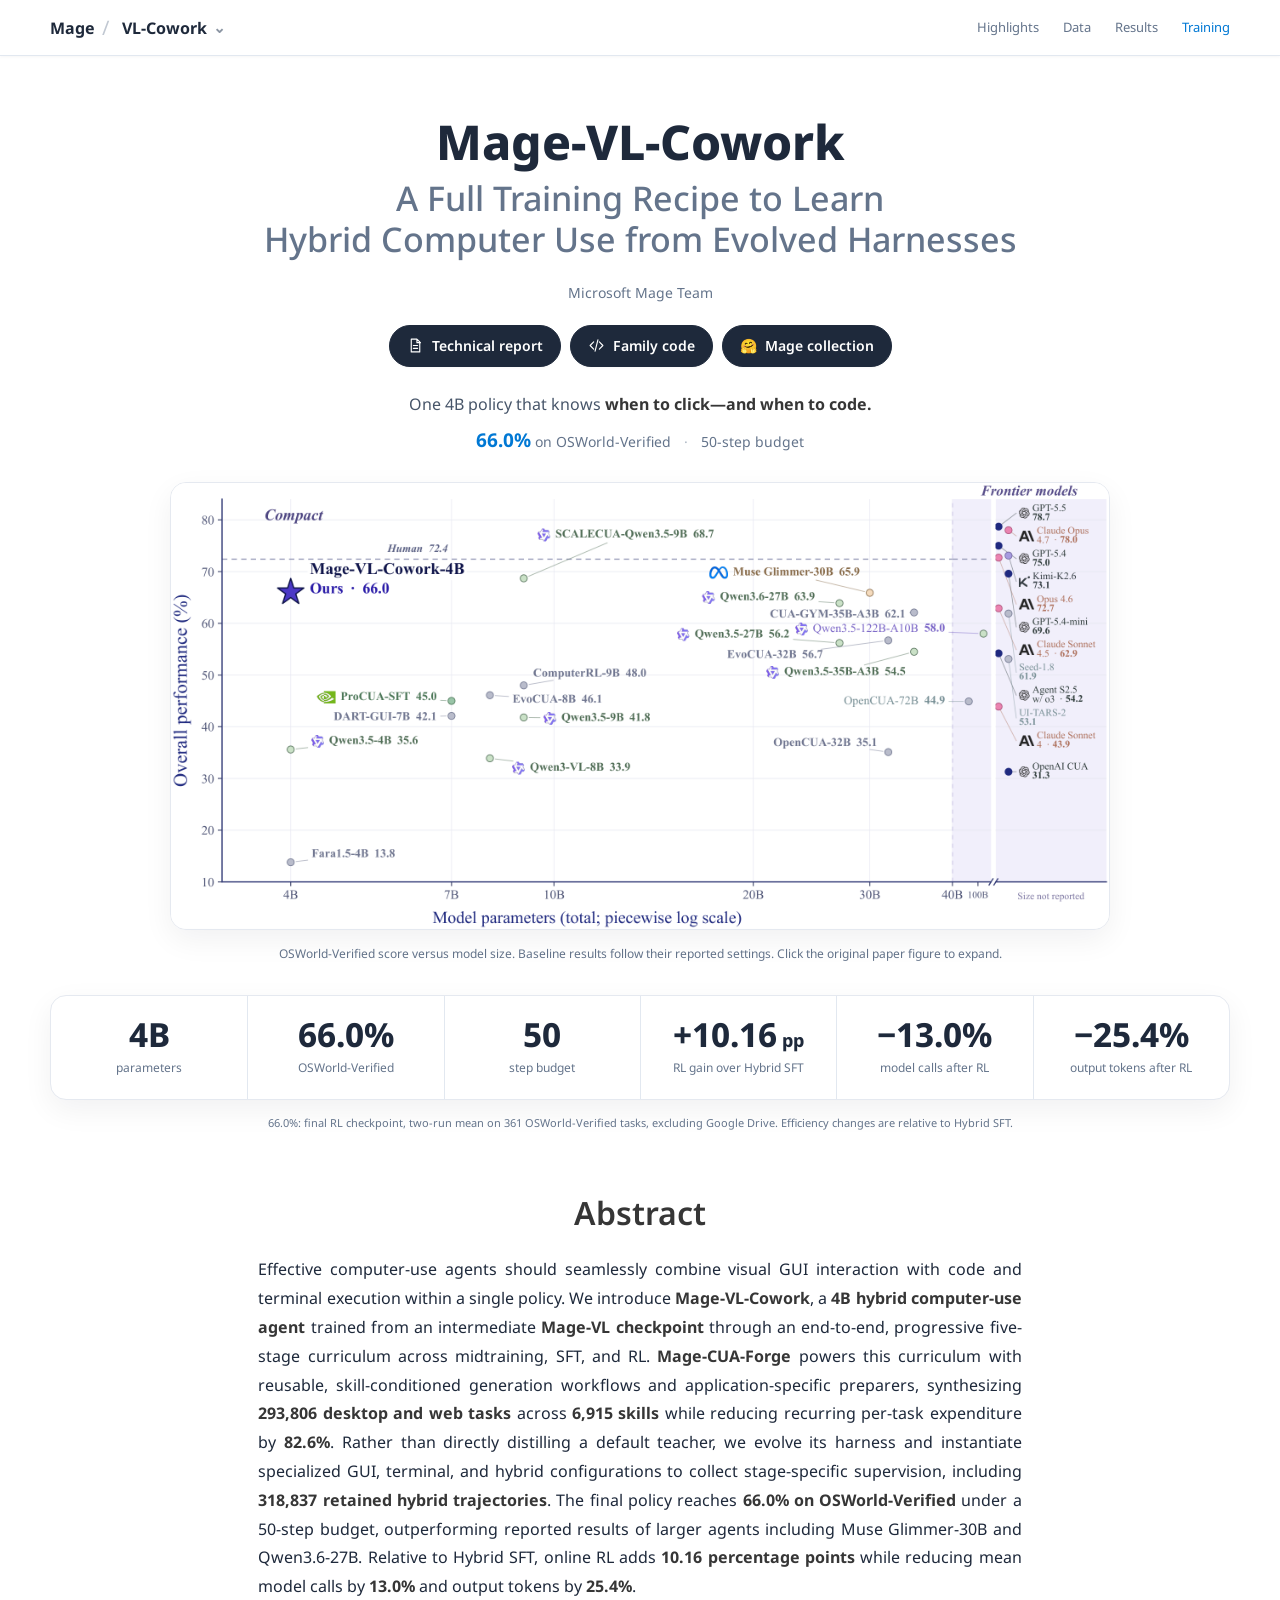
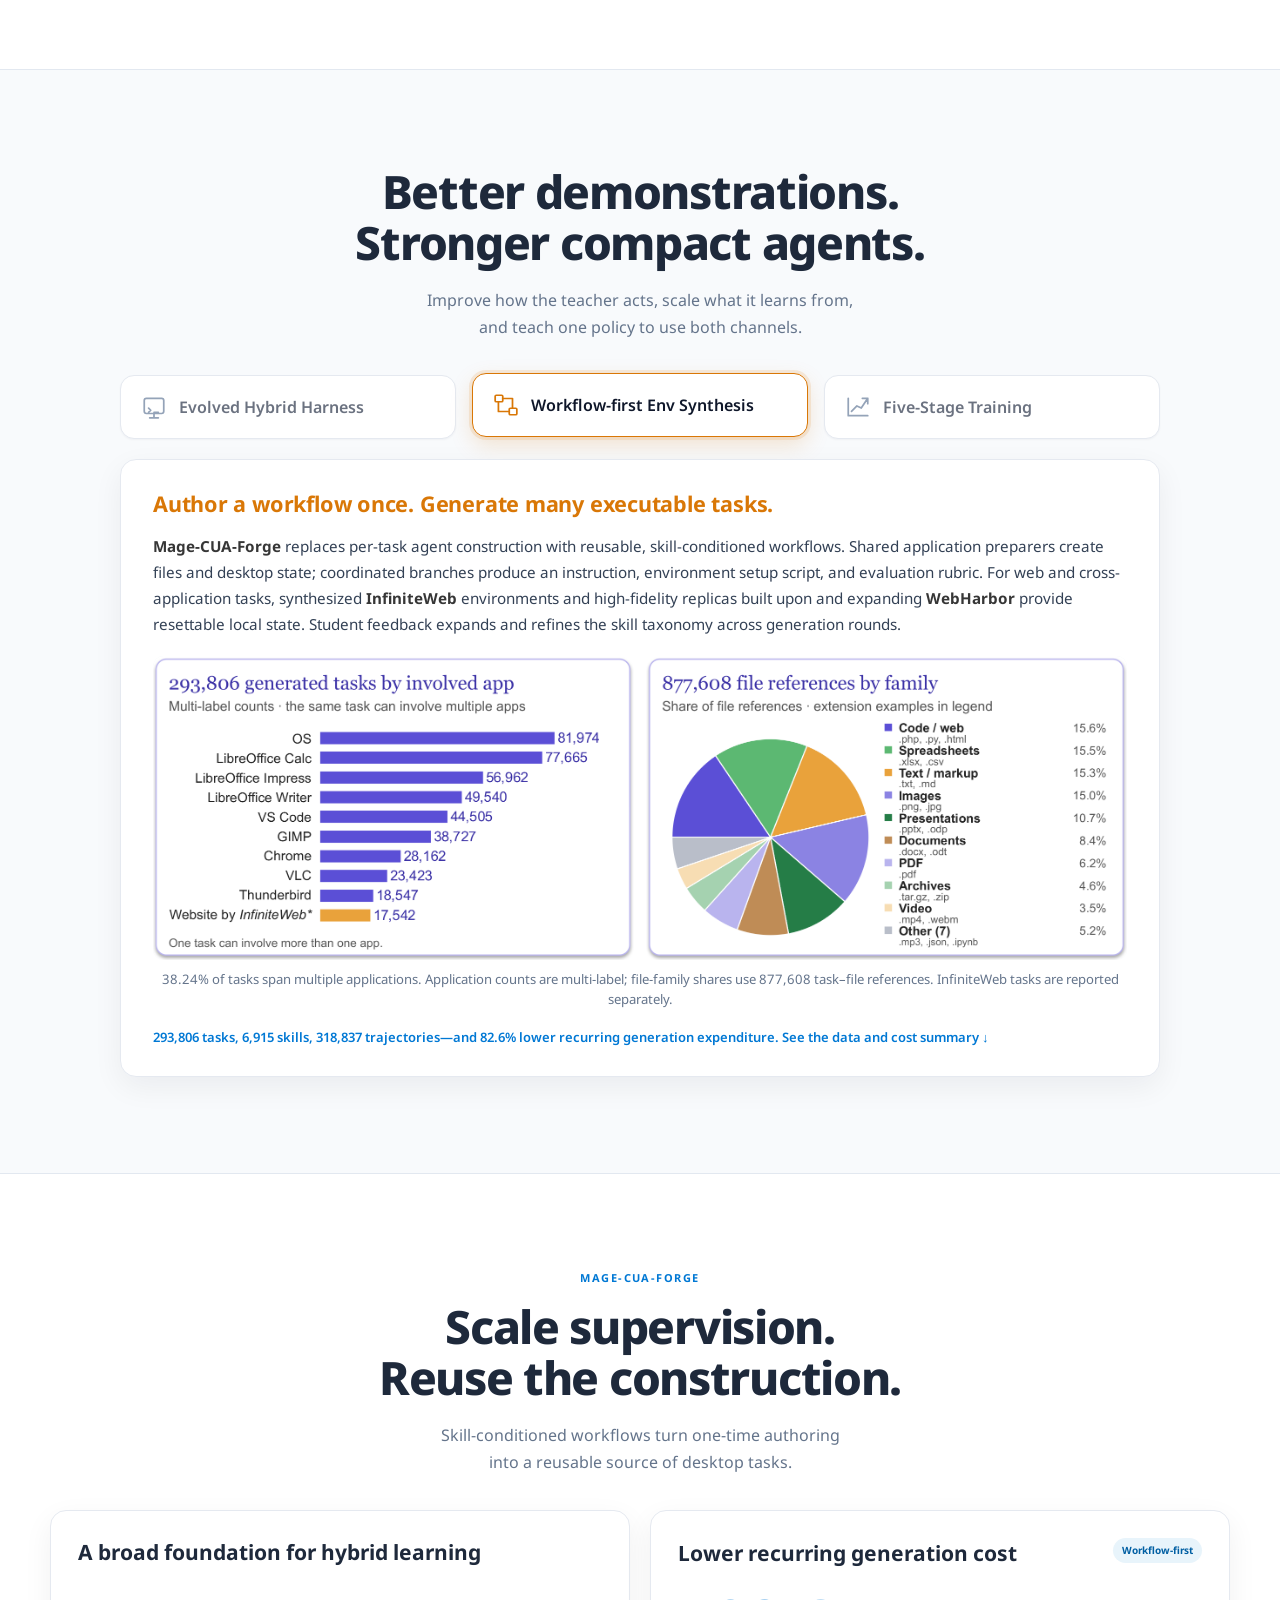
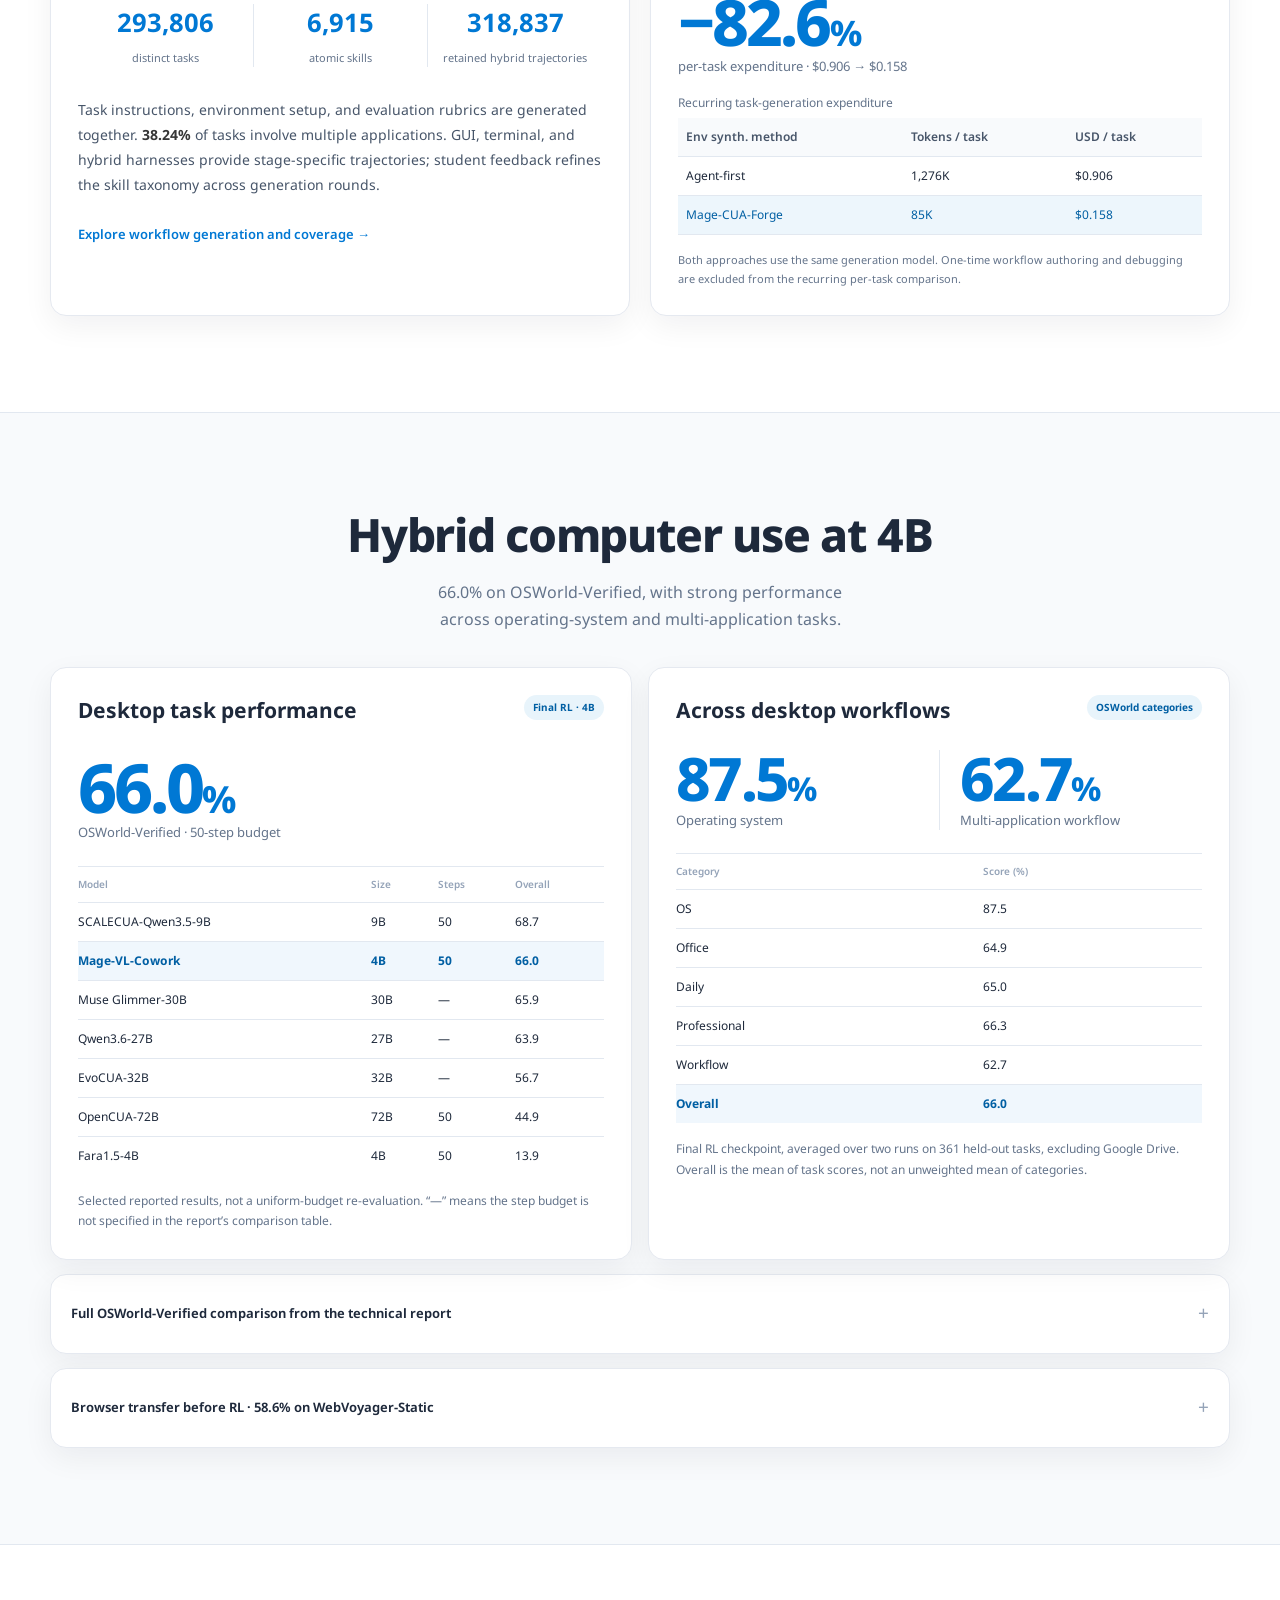
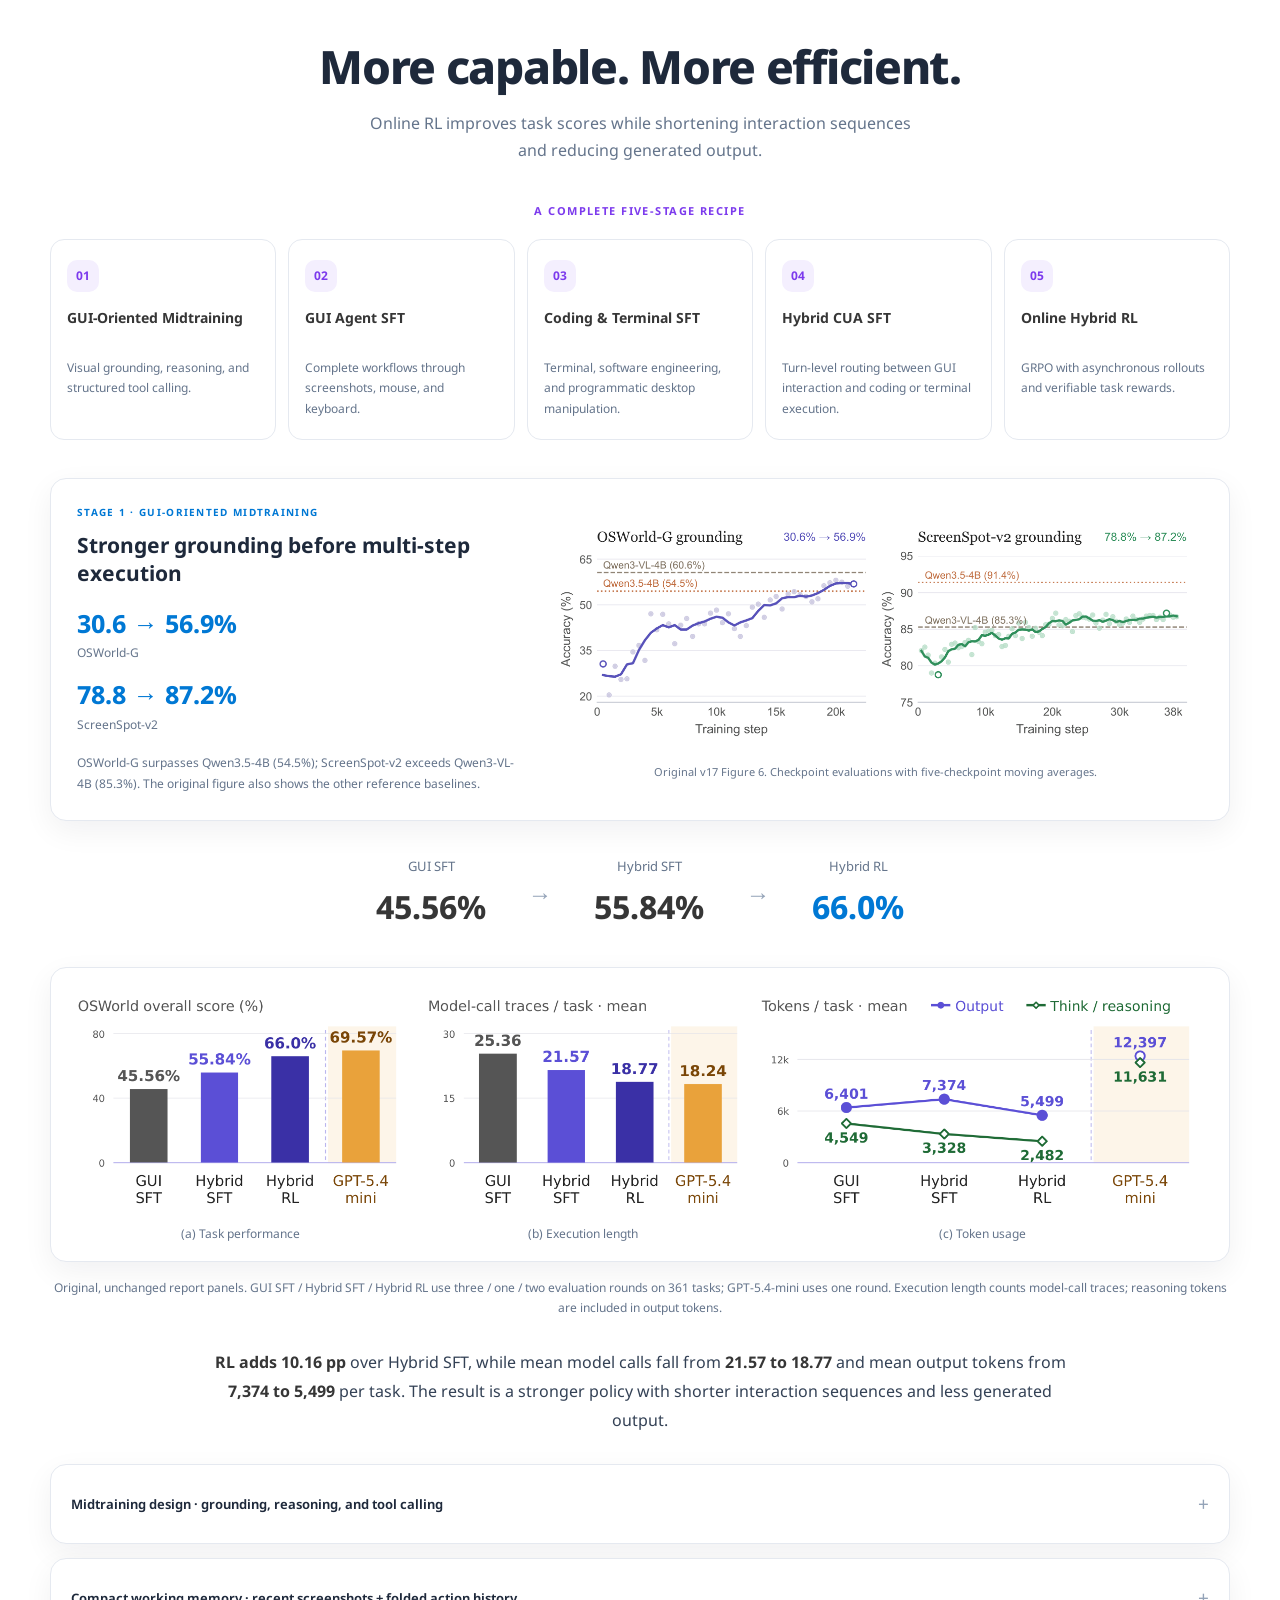
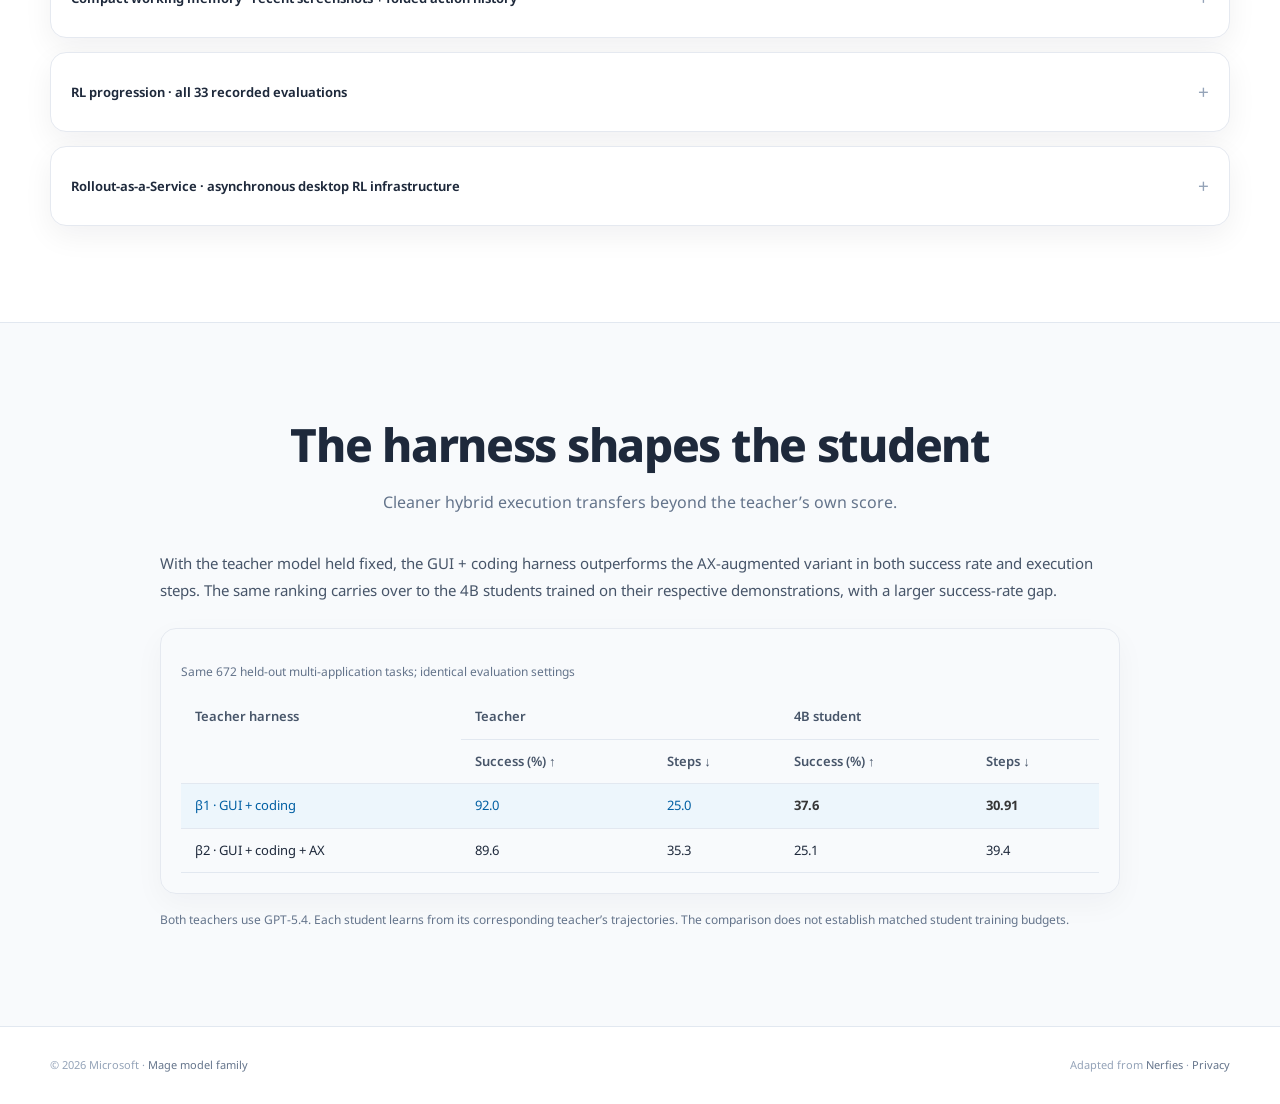
==== commit 2fd4ba11: "web/cowork: update report title and PDF" ====
--- a/cowork/index.html
+++ b/cowork/index.html
@@ -5,14 +5,14 @@
 <meta charset="utf-8"/>
 <meta content="width=device-width, initial-scale=1" name="viewport"/>
 <meta content="Mage-VL-Cowork: a 4B hybrid computer-use policy that learns to combine GUI interaction and code, achieving 66.0% on OSWorld-Verified." name="description"/>
-<meta content="Mage-VL-Cowork: Learning Hybrid Computer Use Capability from Evolved Harness" property="og:title"/>
+<meta content="Mage-VL-Cowork: A Full Training Recipe to Learn Hybrid Computer Use from Evolved Harnesses" property="og:title"/>
 <meta content="Hybrid computer use at 4B: evolved-harness supervision, workflow-first data generation, and a complete five-stage training recipe." property="og:description"/>
 <meta content="website" property="og:type"/>
 <meta content="https://microsoft.github.io/Mage/cowork/static/imgs/teaser-v18.png" property="og:image"/>
 <meta content="summary_large_image" name="twitter:card"/>
 
 <link href="../static/imgs/favicon.png" rel="icon"/>
-<title>Mage-VL-Cowork: Learning Hybrid Computer Use Capability from Evolved Harness</title>
+<title>Mage-VL-Cowork: A Full Training Recipe to Learn Hybrid Computer Use from Evolved Harnesses</title>
 <link href="https://fonts.googleapis.com/css?family=Google+Sans|Noto+Sans|Castoro" rel="stylesheet"/>
 <link href="static/css/bulma.min.css" rel="stylesheet"/>
 <link href="static/css/index.css" rel="stylesheet"/>
@@ -42,7 +42,7 @@
 <main>
 <header class="rf-hero">
 <div class="rf-container">
-<h1 class="rf-report-title"><span class="rf-report-model">Mage-VL-Cowork</span><span class="rf-report-subtitle">Learning Hybrid Computer Use Capability<br/>from Evolved Harness</span></h1>
+<h1 class="rf-report-title"><span class="rf-report-model">Mage-VL-Cowork</span><span class="rf-report-subtitle">A Full Training Recipe to Learn<br/>Hybrid Computer Use from Evolved Harnesses</span></h1>
 <p class="rf-report-description">Microsoft Mage Team</p>
 <div class="rf-actions">
 <a class="rf-button" href="assets/Mage-VL-Cowork.pdf" rel="noopener" target="_blank"><svg aria-hidden="true" viewbox="0 0 24 24"><path d="M14 3H6v18h12V7l-4-4ZM14 3v5h5M9 12h6M9 16h6"></path></svg> Technical report</a>
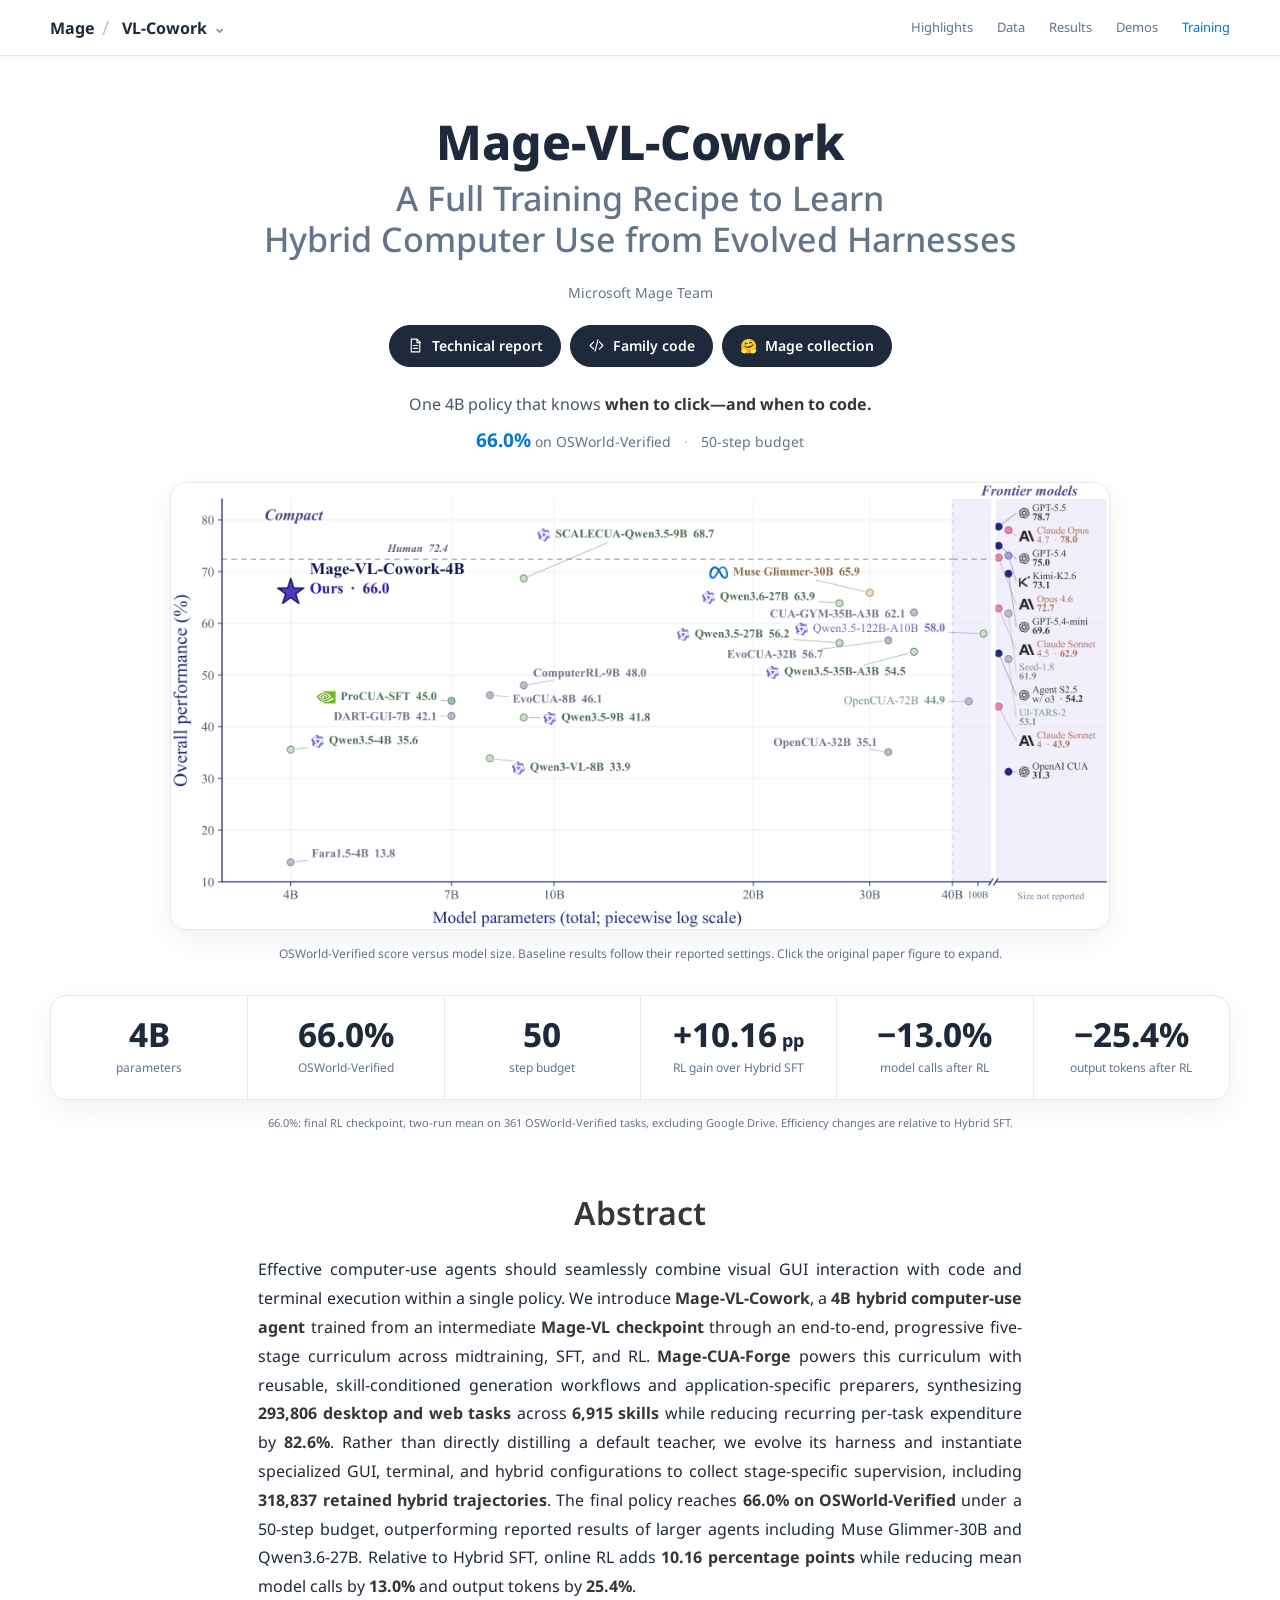
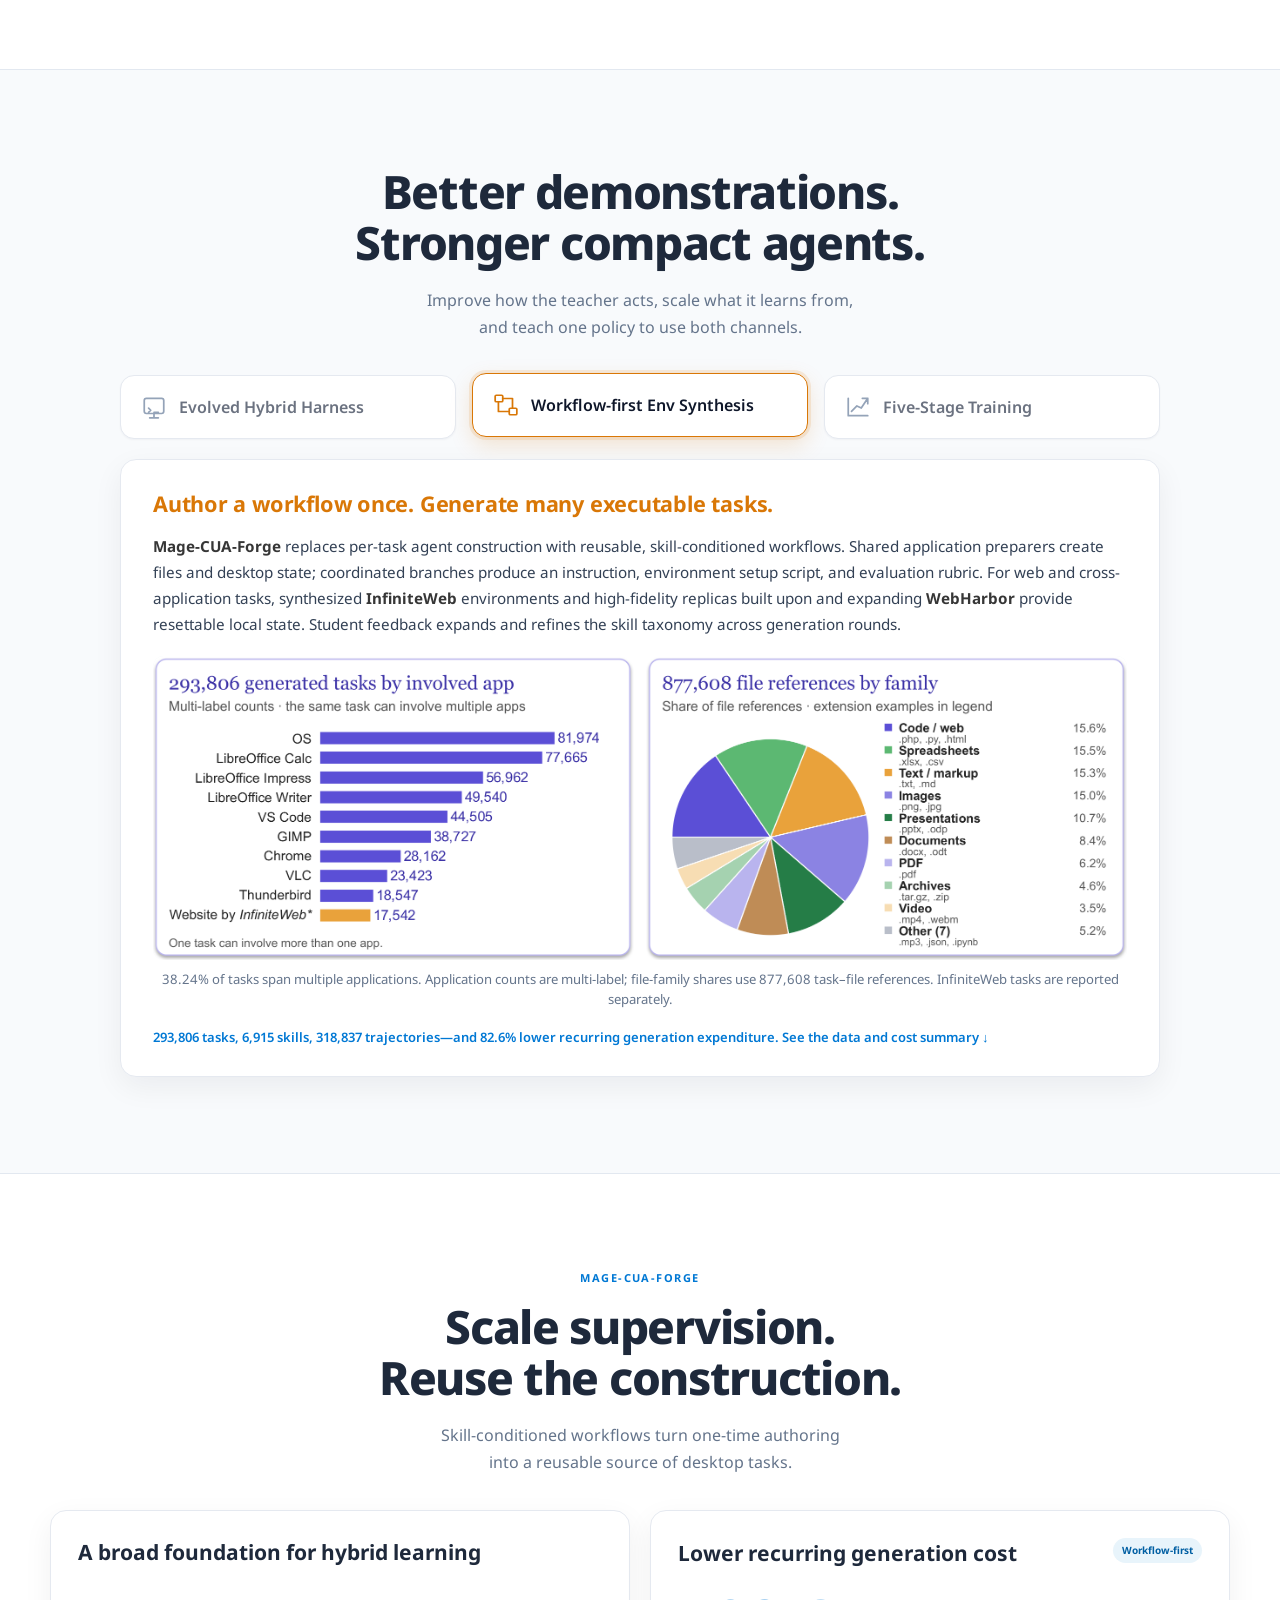
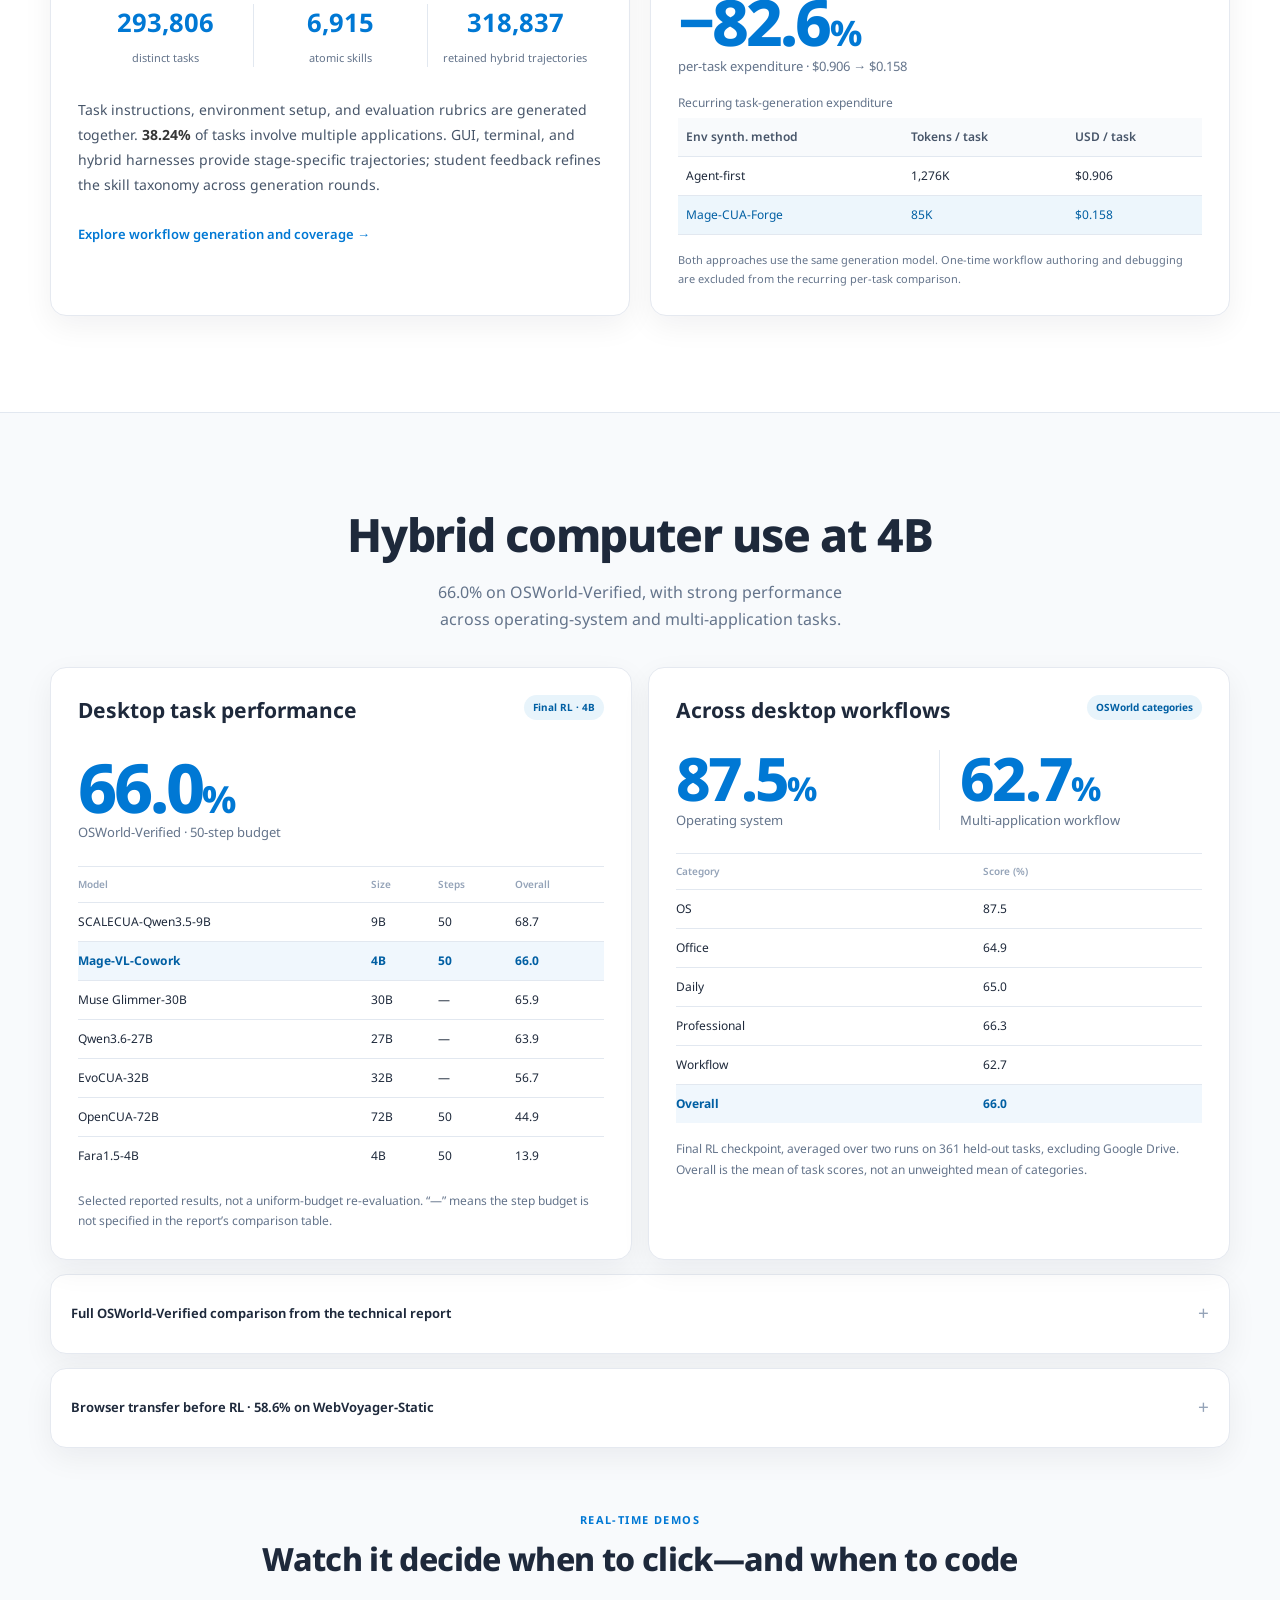
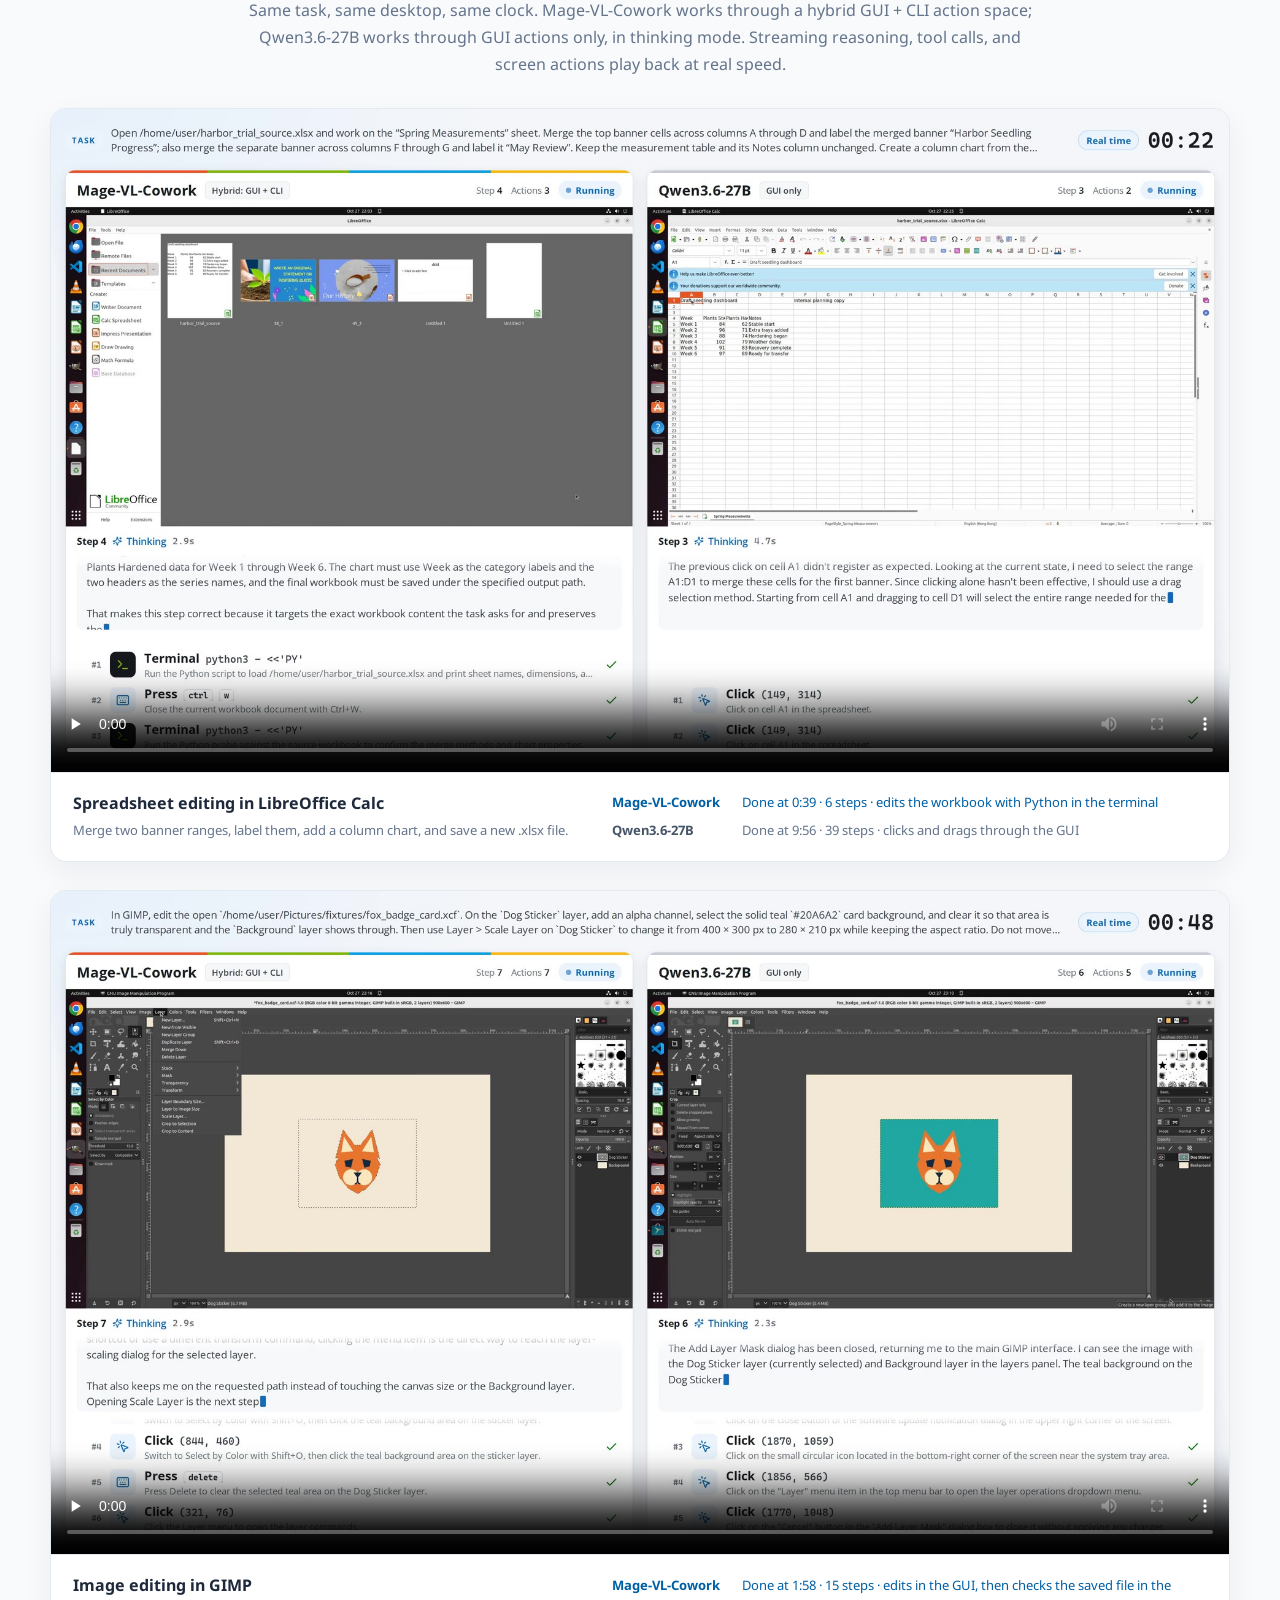
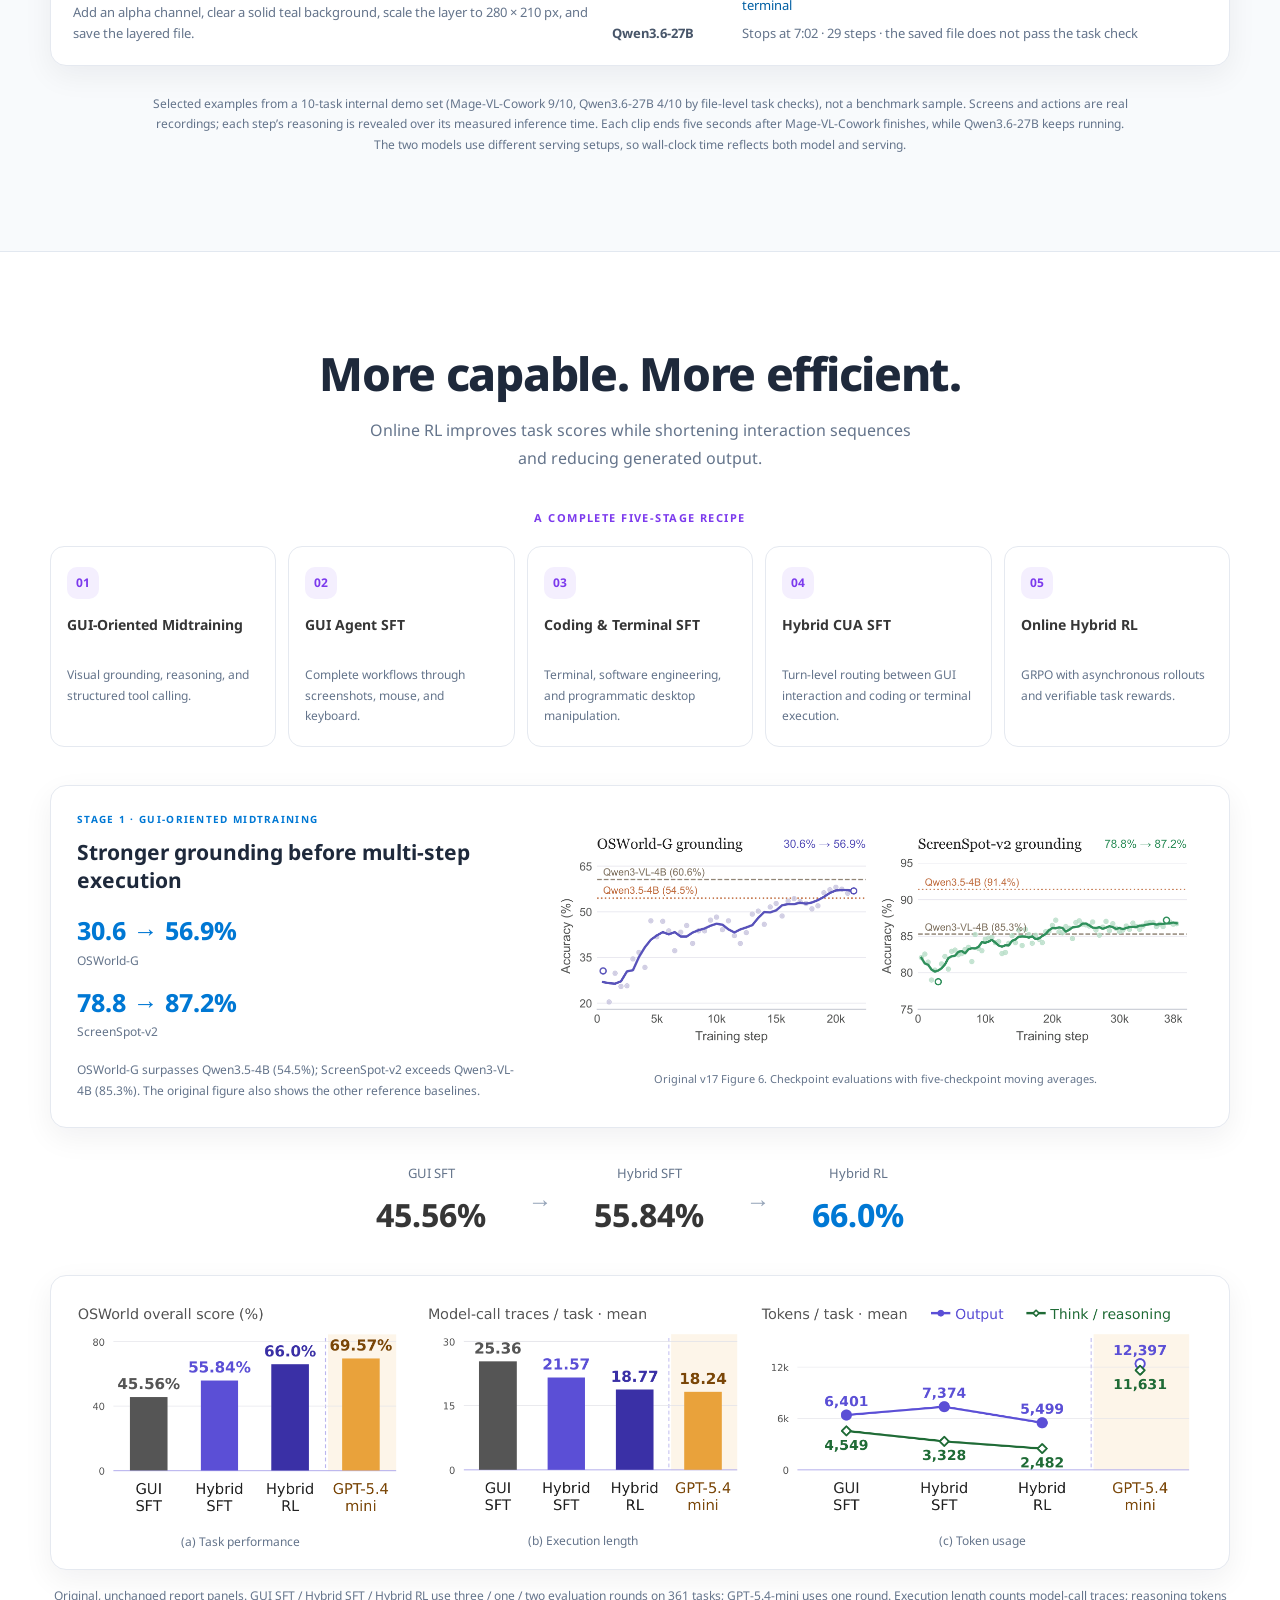
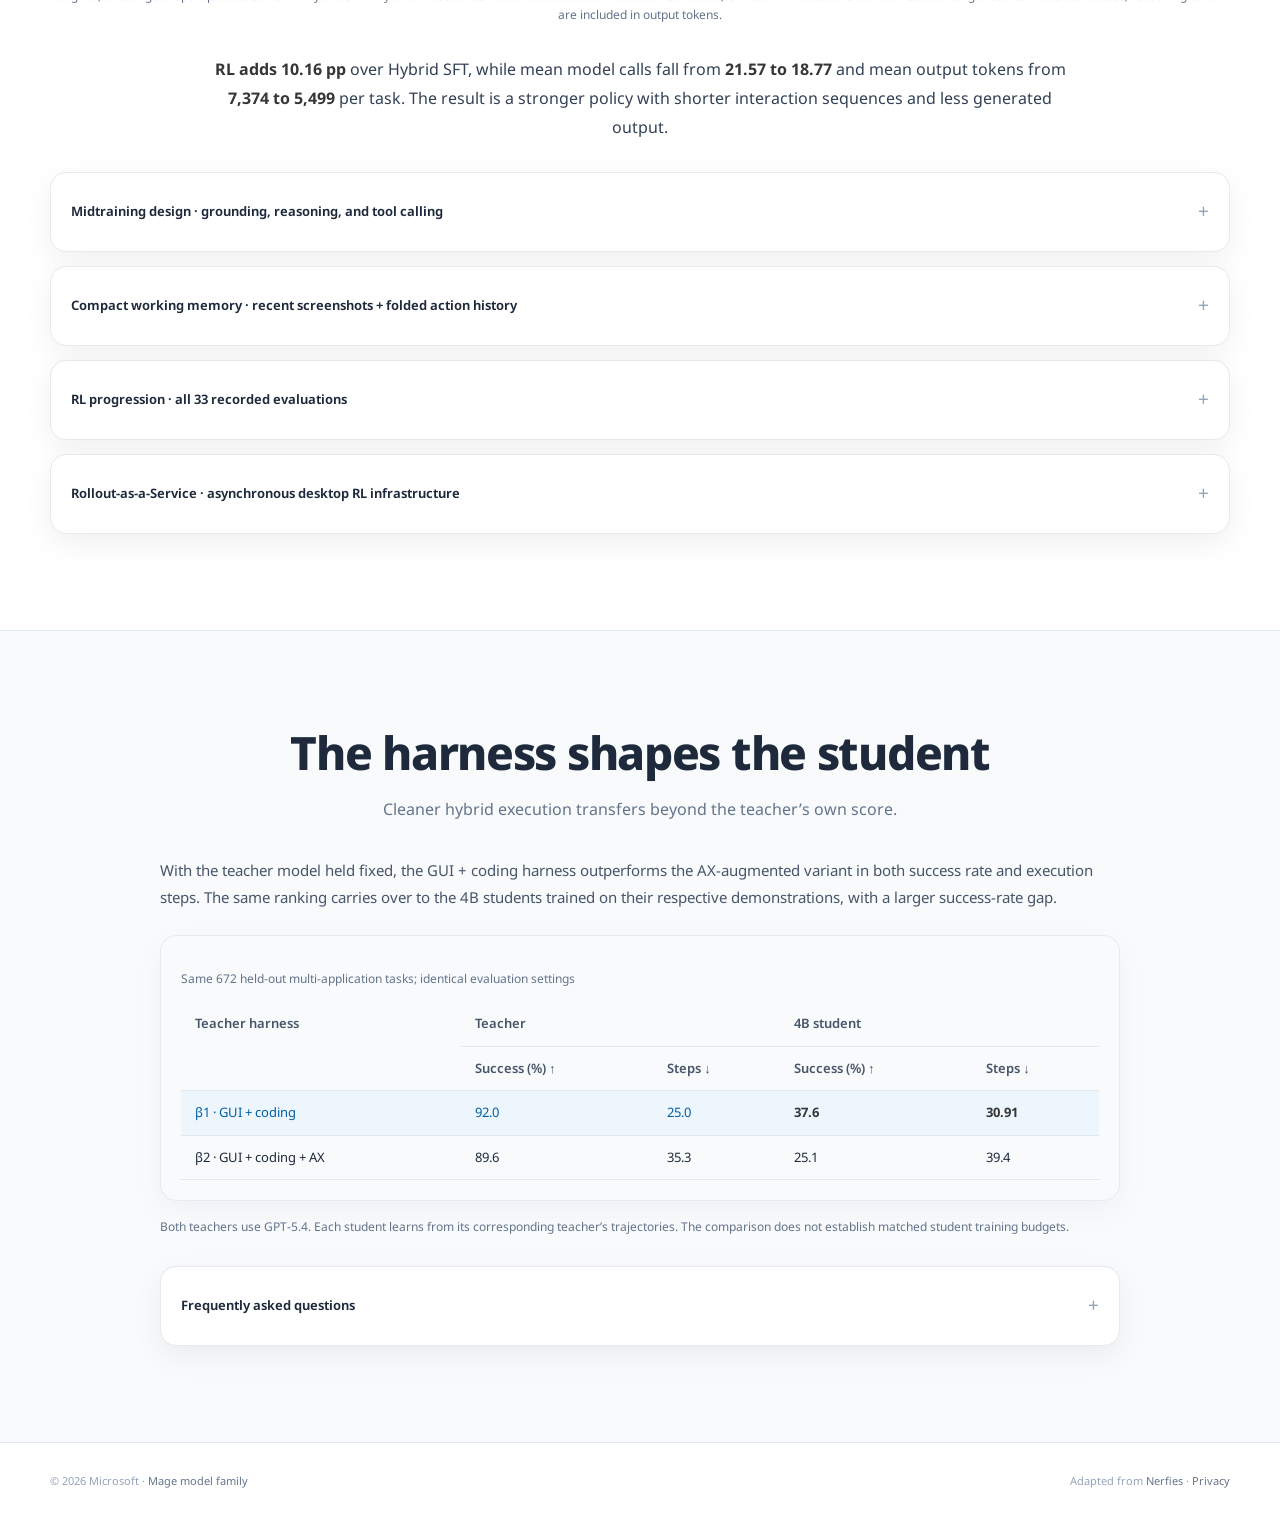
==== commit 6549948e: "web/cowork: add real-time hybrid vs GUI-only demos and SEO metadata - Add two real-time Mage-VL-Cowo" ====
--- a/cowork/index.html
+++ b/cowork/index.html
@@ -4,23 +4,303 @@
 <head>
 <meta charset="utf-8"/>
 <meta content="width=device-width, initial-scale=1" name="viewport"/>
-<meta content="Mage-VL-Cowork: a 4B hybrid computer-use policy that learns to combine GUI interaction and code, achieving 66.0% on OSWorld-Verified." name="description"/>
+<meta content="Mage-VL-Cowork is a 4B hybrid computer-use agent from Microsoft that combines GUI actions with code and terminal execution in one policy, reaching 66.0% on OSWorld-Verified. Evolved agent harness, workflow-first task synthesis, five-stage training, and real-time demos." name="description"/>
+<meta content="Mage-VL-Cowork, computer-use agent, CUA, hybrid computer use, GUI agent, agentic AI, AI agent, agent harness, harness engineering, OSWorld-Verified, WebVoyager, desktop automation, GUI + CLI, code execution, terminal agent, vision-language model, VLM, multimodal agent, compact 4B model, reinforcement learning, RLVR, environment synthesis, Microsoft" name="keywords"/>
+<meta content="Microsoft Mage Team" name="author"/>
+<meta content="index, follow, max-image-preview:large, max-snippet:-1, max-video-preview:-1" name="robots"/>
+<meta content="Mage" property="og:site_name"/>
 <meta content="Mage-VL-Cowork: A Full Training Recipe to Learn Hybrid Computer Use from Evolved Harnesses" property="og:title"/>
-<meta content="Hybrid computer use at 4B: evolved-harness supervision, workflow-first data generation, and a complete five-stage training recipe." property="og:description"/>
+<meta content="Hybrid computer use at 4B: one policy that knows when to click and when to code. 66.0% on OSWorld-Verified, evolved-harness supervision, workflow-first data generation, and a five-stage training recipe." property="og:description"/>
 <meta content="website" property="og:type"/>
+<meta content="en_US" property="og:locale"/>
 <meta content="https://microsoft.github.io/Mage/cowork/static/imgs/teaser-v18.png" property="og:image"/>
+<meta content="2206" property="og:image:width"/>
+<meta content="1048" property="og:image:height"/>
+<meta content="Mage-VL-Cowork reaches 66.0% on OSWorld-Verified with 4B parameters." property="og:image:alt"/>
 <meta content="summary_large_image" name="twitter:card"/>
-
+<meta content="Mage-VL-Cowork: 4B hybrid computer-use agent, 66.0% on OSWorld-Verified" name="twitter:title"/>
+<meta content="One 4B policy that knows when to click and when to code. Evolved agent harness, workflow-first task synthesis, and five-stage training." name="twitter:description"/>
+<meta content="https://microsoft.github.io/Mage/cowork/static/imgs/teaser-v18.png" name="twitter:image"/>
+<link href="../llms.txt" rel="alternate" title="LLM-readable summary" type="text/plain"/>
+<script type="application/ld+json">
+{
+ "@context": "https://schema.org",
+ "@graph": [
+  {
+   "@type": "Organization",
+   "@id": "https://microsoft.github.io/Mage/#microsoft",
+   "name": "Microsoft",
+   "url": "https://www.microsoft.com/",
+   "sameAs": [
+    "https://github.com/microsoft",
+    "https://huggingface.co/microsoft"
+   ]
+  },
+  {
+   "@type": "Organization",
+   "@id": "https://microsoft.github.io/Mage/#mage-team",
+   "name": "Microsoft Mage Team",
+   "url": "https://microsoft.github.io/Mage/",
+   "parentOrganization": {
+    "@id": "https://microsoft.github.io/Mage/#microsoft"
+   },
+   "sameAs": [
+    "https://github.com/microsoft/Mage",
+    "https://huggingface.co/collections/microsoft/mage"
+   ]
+  },
+  {
+   "@type": "WebSite",
+   "@id": "https://microsoft.github.io/Mage/#website",
+   "url": "https://microsoft.github.io/Mage/",
+   "name": "Mage",
+   "alternateName": "Microsoft Mage model family",
+   "publisher": {
+    "@id": "https://microsoft.github.io/Mage/#microsoft"
+   },
+   "inLanguage": "en"
+  },
+  {
+   "@type": "WebPage",
+   "@id": "https://microsoft.github.io/Mage/cowork/#webpage",
+   "url": "https://microsoft.github.io/Mage/cowork/",
+   "name": "Mage-VL-Cowork: A Full Training Recipe to Learn Hybrid Computer Use from Evolved Harnesses",
+   "description": "Mage-VL-Cowork is a 4B hybrid computer-use agent from Microsoft that combines GUI actions with code and terminal execution in one policy, reaching 66.0% on OSWorld-Verified. Evolved agent harness, workflow-first task synthesis, five-stage training, and real-time demos.",
+   "inLanguage": "en",
+   "isPartOf": {
+    "@id": "https://microsoft.github.io/Mage/#website"
+   },
+   "breadcrumb": {
+    "@id": "https://microsoft.github.io/Mage/cowork/#breadcrumb"
+   },
+   "about": [
+    {
+     "@type": "Thing",
+     "name": "Computer-use agent"
+    },
+    {
+     "@type": "Thing",
+     "name": "Agentic AI"
+    },
+    {
+     "@type": "Thing",
+     "name": "GUI agent"
+    },
+    {
+     "@type": "Thing",
+     "name": "Agent harness"
+    },
+    {
+     "@type": "Thing",
+     "name": "OSWorld-Verified"
+    },
+    {
+     "@type": "Thing",
+     "name": "Vision-language model"
+    },
+    {
+     "@type": "Thing",
+     "name": "Reinforcement learning"
+    }
+   ],
+   "primaryImageOfPage": {
+    "@type": "ImageObject",
+    "url": "https://microsoft.github.io/Mage/cowork/static/imgs/teaser-v18.png",
+    "width": 2206,
+    "height": 1048
+   },
+   "mainEntity": {
+    "@id": "https://microsoft.github.io/Mage/cowork/#report"
+   },
+   "video": [
+    {
+     "@id": "https://microsoft.github.io/Mage/cowork/#video-spreadsheet"
+    },
+    {
+     "@id": "https://microsoft.github.io/Mage/cowork/#video-gimp"
+    }
+   ],
+   "dateModified": "2026-10-29"
+  },
+  {
+   "@type": "TechArticle",
+   "@id": "https://microsoft.github.io/Mage/cowork/#report",
+   "headline": "Mage-VL-Cowork: A Full Training Recipe to Learn Hybrid Computer Use from Evolved Harnesses",
+   "name": "Mage-VL-Cowork technical report",
+   "abstract": "Effective computer-use agents should seamlessly combine visual GUI interaction with code and terminal execution within a single policy. We introduce Mage-VL-Cowork, a 4B hybrid computer-use agent trained from an intermediate Mage-VL checkpoint through an end-to-end, progressive five-stage curriculum across midtraining, SFT, and RL. Mage-CUA-Forge powers this curriculum with reusable, skill-conditioned generation workflows and application-specific preparers, synthesizing 293,806 desktop and web tasks across 6,915 skills while reducing recurring per-task expenditure by 82.6%. Rather than directly distilling a default teacher, we evolve its harness and instantiate specialized GUI, terminal, and hybrid configurations to collect stage-specific supervision, including 318,837 retained hybrid trajectories. The final policy reaches 66.0% on OSWorld-Verified under a 50-step budget, outperforming reported results of larger agents including Muse Glimmer-30B and Qwen3.6-27B. Relative to Hybrid SFT, online RL adds 10.16 percentage points while reducing mean model calls by 13.0% and output tokens by 25.4%.",
+   "url": "https://microsoft.github.io/Mage/cowork/assets/Mage-VL-Cowork.pdf",
+   "encodingFormat": "application/pdf",
+   "image": "https://microsoft.github.io/Mage/cowork/static/imgs/teaser-v18.png",
+   "author": {
+    "@id": "https://microsoft.github.io/Mage/#mage-team"
+   },
+   "publisher": {
+    "@id": "https://microsoft.github.io/Mage/#microsoft"
+   },
+   "inLanguage": "en",
+   "about": [
+    {
+     "@type": "Thing",
+     "name": "Computer-use agent"
+    },
+    {
+     "@type": "Thing",
+     "name": "Agentic AI"
+    },
+    {
+     "@type": "Thing",
+     "name": "GUI agent"
+    },
+    {
+     "@type": "Thing",
+     "name": "Agent harness"
+    },
+    {
+     "@type": "Thing",
+     "name": "OSWorld-Verified"
+    },
+    {
+     "@type": "Thing",
+     "name": "Vision-language model"
+    },
+    {
+     "@type": "Thing",
+     "name": "Reinforcement learning"
+    }
+   ],
+   "keywords": "computer-use agent, hybrid computer use, GUI agent, agentic AI, agent harness, harness engineering, OSWorld-Verified, WebVoyager, vision-language model, reinforcement learning with verifiable rewards, environment synthesis"
+  },
+  {
+   "@type": "VideoObject",
+   "@id": "https://microsoft.github.io/Mage/cowork/#video-spreadsheet",
+   "name": "Mage-VL-Cowork vs Qwen3.6-27B: spreadsheet editing in real time",
+   "description": "Real-time side-by-side run in LibreOffice Calc. Mage-VL-Cowork (hybrid GUI + CLI) edits the workbook with Python and finishes at 0:39 in 6 steps; Qwen3.6-27B (GUI only, thinking mode) finishes at 9:56 in 39 steps.",
+   "thumbnailUrl": [
+    "https://microsoft.github.io/Mage/cowork/static/imgs/demo-spreadsheet.jpg"
+   ],
+   "uploadDate": "2026-10-29T12:00:00+08:00",
+   "duration": "PT45S",
+   "contentUrl": "https://microsoft.github.io/Mage/cowork/static/videos/hybrid-vs-gui-spreadsheet.mp4",
+   "inLanguage": "en",
+   "isFamilyFriendly": true,
+   "publisher": {
+    "@id": "https://microsoft.github.io/Mage/#microsoft"
+   },
+   "creator": {
+    "@id": "https://microsoft.github.io/Mage/#mage-team"
+   },
+   "isPartOf": {
+    "@id": "https://microsoft.github.io/Mage/cowork/#webpage"
+   }
+  },
+  {
+   "@type": "VideoObject",
+   "@id": "https://microsoft.github.io/Mage/cowork/#video-gimp",
+   "name": "Mage-VL-Cowork vs Qwen3.6-27B: image editing in GIMP in real time",
+   "description": "Real-time side-by-side run in GIMP. Mage-VL-Cowork (hybrid GUI + CLI) clears a sticker background, scales the layer, and finishes at 1:58 in 15 steps; Qwen3.6-27B (GUI only, thinking mode) stops at 7:02 after 29 steps without passing the task check.",
+   "thumbnailUrl": [
+    "https://microsoft.github.io/Mage/cowork/static/imgs/demo-gimp.jpg"
+   ],
+   "uploadDate": "2026-10-29T12:00:00+08:00",
+   "duration": "PT2M4S",
+   "contentUrl": "https://microsoft.github.io/Mage/cowork/static/videos/hybrid-vs-gui-gimp.mp4",
+   "inLanguage": "en",
+   "isFamilyFriendly": true,
+   "publisher": {
+    "@id": "https://microsoft.github.io/Mage/#microsoft"
+   },
+   "creator": {
+    "@id": "https://microsoft.github.io/Mage/#mage-team"
+   },
+   "isPartOf": {
+    "@id": "https://microsoft.github.io/Mage/cowork/#webpage"
+   }
+  },
+  {
+   "@type": "BreadcrumbList",
+   "@id": "https://microsoft.github.io/Mage/cowork/#breadcrumb",
+   "itemListElement": [
+    {
+     "@type": "ListItem",
+     "position": 1,
+     "name": "Mage",
+     "item": "https://microsoft.github.io/Mage/"
+    },
+    {
+     "@type": "ListItem",
+     "position": 2,
+     "name": "Mage-VL-Cowork",
+     "item": "https://microsoft.github.io/Mage/cowork/"
+    }
+   ]
+  },
+  {
+   "@type": "FAQPage",
+   "@id": "https://microsoft.github.io/Mage/cowork/#faq",
+   "mainEntity": [
+    {
+     "@type": "Question",
+     "name": "What is Mage-VL-Cowork?",
+     "acceptedAnswer": {
+      "@type": "Answer",
+      "text": "Mage-VL-Cowork is a 4B hybrid computer-use agent (CUA) from the Microsoft Mage Team. A single vision-language policy combines screenshot-grounded GUI actions with code and terminal execution, and reaches 66.0% on OSWorld-Verified under a 50-step budget."
+     }
+    },
+    {
+     "@type": "Question",
+     "name": "What is a hybrid computer-use agent?",
+     "acceptedAnswer": {
+      "@type": "Answer",
+      "text": "A hybrid agent can act through two channels. The GUI channel uses mouse and keyboard actions for visual layouts, rendered output, and live application state. The terminal channel uses code, command-line tools, and application libraries for documents, spreadsheets, and presentations. Mage-VL-Cowork chooses the channel at each turn inside one policy, without an external orchestrator."
+     }
+    },
+    {
+     "@type": "Question",
+     "name": "How does Mage-VL-Cowork compare with larger computer-use models?",
+     "acceptedAnswer": {
+      "@type": "Answer",
+      "text": "On OSWorld-Verified, the 4B model scores 66.0%, above reported results for Muse Glimmer-30B (65.9%) and Qwen3.6-27B (63.9%). It scores 87.5% on operating-system tasks and 62.7% on multi-application workflows."
+     }
+    },
+    {
+     "@type": "Question",
+     "name": "What does it mean to evolve the agent harness?",
+     "acceptedAnswer": {
+      "@type": "Answer",
+      "text": "The agent harness is the scaffold around the model: tool interfaces, prompts, and the execution environment. Before large-scale rollout, the teacher harness is refined and pruned. On 672 held-out multi-application tasks, a GUI + coding teacher scores 92.0% versus 89.6% with an added accessibility channel, and the corresponding 4B students score 37.6% versus 25.1%."
+     }
+    },
+    {
+     "@type": "Question",
+     "name": "What is Mage-CUA-Forge?",
+     "acceptedAnswer": {
+      "@type": "Answer",
+      "text": "Mage-CUA-Forge is a workflow-first environment and task synthesis pipeline. Reusable, skill-conditioned workflows generate the instruction, environment setup script, and evaluation rubric together. It produced 293,806 desktop and web tasks across 6,915 skills, and lowered recurring per-task generation cost by 82.6% ($0.906 to $0.158)."
+     }
+    },
+    {
+     "@type": "Question",
+     "name": "How is Mage-VL-Cowork trained?",
+     "acceptedAnswer": {
+      "@type": "Answer",
+      "text": "Training starts from an intermediate Mage-VL checkpoint and follows five stages: GUI-oriented midtraining, GUI agent SFT, coding and terminal SFT, hybrid CUA SFT, and online hybrid reinforcement learning with verifiable rewards. Online RL adds 10.16 percentage points over hybrid SFT while reducing model calls by 13.0% and output tokens by 25.4%."
+     }
+    }
+   ]
+  }
+ ]
+}
+</script>
 <link href="../static/imgs/favicon.png" rel="icon"/>
-<title>Mage-VL-Cowork: A Full Training Recipe to Learn Hybrid Computer Use from Evolved Harnesses</title>
+<title>Mage-VL-Cowork: 4B Hybrid GUI + Code Computer-Use Agent | Microsoft Mage</title>
 <link href="https://fonts.googleapis.com/css?family=Google+Sans|Noto+Sans|Castoro" rel="stylesheet"/>
 <link href="static/css/bulma.min.css" rel="stylesheet"/>
 <link href="static/css/index.css" rel="stylesheet"/>
 <link href="static/css/result-first.css" rel="stylesheet"/>
 <link href="static/css/family-nav.css" rel="stylesheet"/>
-<link href="static/css/cowork.css?v=4" rel="stylesheet"/>
+<link href="static/css/cowork.css?v=5" rel="stylesheet"/>
 <script defer="" src="static/js/family-nav.js"></script>
-<script defer="" src="static/js/cowork.js?v=4"></script>
+<script defer="" src="static/js/cowork.js?v=5"></script>
 <link href="https://microsoft.github.io/Mage/cowork/" rel="canonical"/><meta content="https://microsoft.github.io/Mage/cowork/" property="og:url"/></head>
 <body>
 <a class="cw-skip" href="#abstract">Skip to content</a>
@@ -35,10 +315,10 @@
 <a aria-current="page" href="./" role="menuitem"><strong>Mage-VL-Cowork</strong><span>Hybrid computer use</span></a>
 </div>
 </div>
-<div class="cw-nav-links"><a href="#highlights">Highlights</a><a href="#data">Data</a><a href="#benchmarks">Results</a><a href="#training">Training</a></div>
+<div class="cw-nav-links"><a href="#highlights">Highlights</a><a href="#data">Data</a><a href="#benchmarks">Results</a><a href="#demos">Demos</a><a href="#training">Training</a></div>
 
 </div>
-</nav><nav aria-label="Sections" class="cw-mobile-nav"><a href="#highlights">Highlights</a><a href="#data">Data</a><a href="#benchmarks">Results</a><a href="#training">Training</a></nav>
+</nav><nav aria-label="Sections" class="cw-mobile-nav"><a href="#highlights">Highlights</a><a href="#data">Data</a><a href="#benchmarks">Results</a><a href="#demos">Demos</a><a href="#training">Training</a></nav>
 <main>
 <header class="rf-hero">
 <div class="rf-container">
@@ -141,6 +421,20 @@
 </div>
 <details class="rf-details" id="full-results"><summary>Full OSWorld-Verified comparison from the technical report</summary><div class="rf-details-body"><div aria-label="OSWorld-Verified scores (%); baseline settings as reported" class="cw-table-scroll" role="region" tabindex="0"><table class="cw-table"><caption>OSWorld-Verified scores (%); baseline settings as reported</caption><thead><tr><th scope="col">Model</th><th scope="col">Steps</th><th scope="col">OS</th><th scope="col">Office</th><th scope="col">Daily</th><th scope="col">Professional</th><th scope="col">Workflow</th><th scope="col">Overall</th></tr></thead><tbody><tr><td>Human</td><td>—</td><td>—</td><td>—</td><td>—</td><td>—</td><td>—</td><td>72.4</td></tr><tr class="cw-group"><td colspan="8">Frontier models</td></tr><tr><td>GPT-5.5</td><td>—</td><td>—</td><td>—</td><td>—</td><td>—</td><td>—</td><td>78.7</td></tr><tr><td>Claude Opus 4.7</td><td>—</td><td>—</td><td>—</td><td>—</td><td>—</td><td>—</td><td>78.0</td></tr><tr><td>GPT-5.4</td><td>—</td><td>—</td><td>—</td><td>—</td><td>—</td><td>—</td><td>75.0</td></tr><tr><td>Kimi-K2.6</td><td>—</td><td>—</td><td>—</td><td>—</td><td>—</td><td>—</td><td>73.1</td></tr><tr><td>GPT-5.4-mini†</td><td>50</td><td>79.2</td><td>68.0</td><td>76.6</td><td>69.4</td><td>63.3</td><td>69.6</td></tr><tr><td>Claude Sonnet 4.5</td><td>100</td><td>70.8</td><td>72.6</td><td>61.4</td><td>63.2</td><td>49.5</td><td>62.9</td></tr><tr><td>Seed-1.8</td><td>100</td><td>66.7</td><td>68.8</td><td>67.1</td><td>71.4</td><td>42.4</td><td>61.9</td></tr><tr><td>Agent S2.5 w/ o3</td><td>50</td><td>75.0</td><td>53.8</td><td>54.0</td><td>75.5</td><td>39.5</td><td>54.2</td></tr><tr><td>UI-TARS-2</td><td>100</td><td>41.7</td><td>61.1</td><td>62.1</td><td>61.2</td><td>34.1</td><td>53.1</td></tr><tr><td>Claude Sonnet 4</td><td>50</td><td>45.8</td><td>43.5</td><td>55.1</td><td>55.1</td><td>28.5</td><td>43.9</td></tr><tr><td>OpenAI CUA</td><td>50</td><td>70.8</td><td>23.0</td><td>37.2</td><td>51.0</td><td>15.8</td><td>31.3</td></tr><tr class="cw-group"><td colspan="8">Models with reported parameter counts</td></tr><tr><td>SCALECUA-Qwen3.5-9B</td><td>50</td><td>79.2</td><td>70.6</td><td>74.3</td><td>89.5</td><td>48.1</td><td>68.7</td></tr><tr><td>Muse Glimmer-30B</td><td>—</td><td>—</td><td>—</td><td>—</td><td>—</td><td>—</td><td>65.9</td></tr><tr><td>Qwen3.6-27B</td><td>—</td><td>—</td><td>—</td><td>—</td><td>—</td><td>—</td><td>63.9</td></tr><tr><td>EvoCUA-32B</td><td>—</td><td>—</td><td>—</td><td>—</td><td>—</td><td>—</td><td>56.7</td></tr><tr><td>Qwen3.5-27B</td><td>—</td><td>—</td><td>—</td><td>—</td><td>—</td><td>—</td><td>56.2</td></tr><tr><td>ComputerRL-9B</td><td>50</td><td>75.0</td><td>45.8</td><td>52.5</td><td>71.4</td><td>27.9</td><td>48.0</td></tr><tr><td>ProCUA-SFT</td><td>—</td><td>—</td><td>—</td><td>—</td><td>—</td><td>—</td><td>45.0</td></tr><tr><td>OpenCUA-72B</td><td>50</td><td>45.8</td><td>42.7</td><td>53.8</td><td>75.5</td><td>22.3</td><td>44.9</td></tr><tr><td>DART-GUI-7B</td><td>30</td><td>62.5</td><td>39.3</td><td>50.8</td><td>73.5</td><td>16.7</td><td>42.1</td></tr><tr><td>Qwen3.5-9B</td><td>—</td><td>—</td><td>—</td><td>—</td><td>—</td><td>—</td><td>41.8</td></tr><tr><td>OpenCUA-32B</td><td>50</td><td>60.9</td><td>29.9</td><td>41.0</td><td>65.3</td><td>14.6</td><td>35.1</td></tr><tr><td>Fara1.5-4B</td><td>50</td><td>25.0</td><td>7.6</td><td>29.5</td><td>12.2</td><td>6.6</td><td>13.9</td></tr><tr class="ours"><td>Mage-VL-Cowork-4B</td><td>50</td><td>87.5</td><td>64.9</td><td>65.0</td><td>66.3</td><td>62.7</td><td>66.0</td></tr></tbody></table></div><p class="cw-note">Baseline scores and step budgets are shown as reported. † GPT-5.4-mini was evaluated by the authors in one run on 361 tasks, excluding Google Drive. Mage-VL-Cowork uses a two-run mean.</p></div></details>
 <details class="rf-details" id="browser-results"><summary>Browser transfer before RL · 58.6% on WebVoyager-Static</summary><div class="rf-details-body cw-browser"><p>The <strong>4B Mage-VL-Cowork-SFT model</strong> achieves <strong>58.6% success (377/643 tasks)</strong>, ranking second among the evaluated models behind the specialized browser agent <strong>Fara1.5-4B (68.0%)</strong>. It outperforms larger models including Qwen3-VL-8B-Thinking (53.7%) and Qwen3.5-9B (53.3%).</p><p>WebVoyager-Static reconstructs all <strong>643 tasks across 15 websites</strong> using self-hosted replicas built upon and substantially extending WebHarbor. Verification checks <strong>page visits and required UI operations</strong>, then compares the answer and backend database state against ground truth—not just the final screenshot.</p><div aria-label="WebVoyager-Static v17 results" class="cw-table-scroll" role="region" tabindex="0"><table class="cw-table"><caption>Offline success rates and self-reported live WebVoyager results from v17</caption><thead><tr><th scope="col">Model</th><th scope="col">WebVoyager-Static (%)</th><th scope="col">Live reported (%)</th><th scope="col">Δ (pp)</th></tr></thead><tbody><tr class="cw-group"><td colspan="4">Open-source models</td></tr><tr><td>Fara1.5-4B</td><td>68.0</td><td>80.8</td><td>-12.8</td></tr><tr><td>Qwen3-VL-8B-Thinking</td><td>53.7</td><td>—</td><td>—</td></tr><tr><td>Qwen3.5-9B</td><td>53.3</td><td>—</td><td>—</td></tr><tr><td>Qwen3-VL-4B-Thinking</td><td>49.6</td><td>—</td><td>—</td></tr><tr><td>OpenWebRL-4B</td><td>47.1</td><td>74.1</td><td>-27.0</td></tr><tr><td>MolmoWeb-8B</td><td>46.8</td><td>78.2</td><td>-31.4</td></tr><tr><td>MolmoWeb-4B</td><td>42.6</td><td>75.2</td><td>-32.6</td></tr><tr><td>Fara-7B</td><td>40.4</td><td>73.5</td><td>-33.1</td></tr><tr><td>Qwen3.5-4B</td><td>37.3</td><td>—</td><td>—</td></tr><tr class="ours"><td>Mage-VL-Cowork-SFT</td><td>58.6</td><td>—</td><td>—</td></tr></tbody></table></div><p class="cw-note">All models use identical offline evaluation settings. Live scores are separately self-reported results, not measurements under the offline protocol; Δ is offline minus live in percentage points. These are the SFT model’s browser results, not the final RL model’s OSWorld score.</p></div></details>
+<div class="cw-demos" id="demos">
+<div class="cw-demos-head"><p class="cw-eyebrow">REAL-TIME DEMOS</p><h3>Watch it decide when to click—and when to code</h3><p class="cw-lead">Same task, same desktop, same clock. Mage-VL-Cowork works through a hybrid GUI + CLI action space; Qwen3.6-27B works through GUI actions only, in thinking mode. Streaming reasoning, tool calls, and screen actions play back at real speed.</p></div>
+<figure class="cw-demo">
+<video aria-describedby="demo-spreadsheet-cap" controls="" height="1080" playsinline="" poster="static/imgs/demo-spreadsheet.jpg" preload="none" width="1920"><source src="static/videos/hybrid-vs-gui-spreadsheet.mp4" type="video/mp4"/></video>
+<figcaption id="demo-spreadsheet-cap"><div class="cw-demo-title"><h4>Spreadsheet editing in LibreOffice Calc</h4><p>Merge two banner ranges, label them, add a column chart, and save a new .xlsx file.</p></div>
+<dl class="cw-demo-facts"><div class="ours"><dt>Mage-VL-Cowork</dt><dd>Done at 0:39 · 6 steps · edits the workbook with Python in the terminal</dd></div><div><dt>Qwen3.6-27B</dt><dd>Done at 9:56 · 39 steps · clicks and drags through the GUI</dd></div></dl></figcaption>
+</figure>
+<figure class="cw-demo">
+<video aria-describedby="demo-gimp-cap" controls="" height="1080" playsinline="" poster="static/imgs/demo-gimp.jpg" preload="none" width="1920"><source src="static/videos/hybrid-vs-gui-gimp.mp4" type="video/mp4"/></video>
+<figcaption id="demo-gimp-cap"><div class="cw-demo-title"><h4>Image editing in GIMP</h4><p>Add an alpha channel, clear a solid teal background, scale the layer to 280 × 210 px, and save the layered file.</p></div>
+<dl class="cw-demo-facts"><div class="ours"><dt>Mage-VL-Cowork</dt><dd>Done at 1:58 · 15 steps · edits in the GUI, then checks the saved file in the terminal</dd></div><div><dt>Qwen3.6-27B</dt><dd>Stops at 7:02 · 29 steps · the saved file does not pass the task check</dd></div></dl></figcaption>
+</figure>
+<p class="cw-note cw-demo-note">Selected examples from a 10-task internal demo set (Mage-VL-Cowork 9/10, Qwen3.6-27B 4/10 by file-level task checks), not a benchmark sample. Screens and actions are real recordings; each step’s reasoning is revealed over its measured inference time. Each clip ends five seconds after Mage-VL-Cowork finishes, while Qwen3.6-27B keeps running. The two models use different serving setups, so wall-clock time reflects both model and serving.</p>
+</div>
 </div>
 </section>
 <section class="rf-section" id="training">
@@ -164,6 +458,14 @@
 <p class="cw-body-copy">With the teacher model held fixed, the GUI + coding harness outperforms the AX-augmented variant in both success rate and execution steps. The same ranking carries over to the 4B students trained on their respective demonstrations, with a larger success-rate gap.</p>
 <div aria-label="Same 672 held-out multi-application tasks; identical evaluation settings" class="cw-table-scroll cw-table-card" role="region" tabindex="0"><table class="cw-table cw-harness-table"><caption>Same 672 held-out multi-application tasks; identical evaluation settings</caption><thead><tr><th rowspan="2">Teacher harness</th><th colspan="2">Teacher</th><th colspan="2">4B student</th></tr><tr><th>Success (%) ↑</th><th>Steps ↓</th><th>Success (%) ↑</th><th>Steps ↓</th></tr></thead><tbody><tr class="ours"><td>β1 · GUI + coding</td><td>92.0</td><td>25.0</td><td><strong>37.6</strong></td><td><strong>30.91</strong></td></tr><tr><td>β2 · GUI + coding + AX</td><td>89.6</td><td>35.3</td><td>25.1</td><td>39.4</td></tr></tbody></table></div>
 <p class="cw-note">Both teachers use GPT-5.4. Each student learns from its corresponding teacher’s trajectories. The comparison does not establish matched student training budgets.</p>
+<details class="rf-details cw-faq" id="faq"><summary>Frequently asked questions</summary><div class="rf-details-body">
+<h3>What is Mage-VL-Cowork?</h3><p>Mage-VL-Cowork is a 4B hybrid computer-use agent (CUA) from the Microsoft Mage Team. A single vision-language policy combines screenshot-grounded GUI actions with code and terminal execution, and reaches 66.0% on OSWorld-Verified under a 50-step budget.</p>
+<h3>What is a hybrid computer-use agent?</h3><p>A hybrid agent can act through two channels. The GUI channel uses mouse and keyboard actions for visual layouts, rendered output, and live application state. The terminal channel uses code, command-line tools, and application libraries for documents, spreadsheets, and presentations. Mage-VL-Cowork chooses the channel at each turn inside one policy, without an external orchestrator.</p>
+<h3>How does Mage-VL-Cowork compare with larger computer-use models?</h3><p>On OSWorld-Verified, the 4B model scores 66.0%, above reported results for Muse Glimmer-30B (65.9%) and Qwen3.6-27B (63.9%). It scores 87.5% on operating-system tasks and 62.7% on multi-application workflows.</p>
+<h3>What does it mean to evolve the agent harness?</h3><p>The agent harness is the scaffold around the model: tool interfaces, prompts, and the execution environment. Before large-scale rollout, the teacher harness is refined and pruned. On 672 held-out multi-application tasks, a GUI + coding teacher scores 92.0% versus 89.6% with an added accessibility channel, and the corresponding 4B students score 37.6% versus 25.1%.</p>
+<h3>What is Mage-CUA-Forge?</h3><p>Mage-CUA-Forge is a workflow-first environment and task synthesis pipeline. Reusable, skill-conditioned workflows generate the instruction, environment setup script, and evaluation rubric together. It produced 293,806 desktop and web tasks across 6,915 skills, and lowered recurring per-task generation cost by 82.6% ($0.906 to $0.158).</p>
+<h3>How is Mage-VL-Cowork trained?</h3><p>Training starts from an intermediate Mage-VL checkpoint and follows five stages: GUI-oriented midtraining, GUI agent SFT, coding and terminal SFT, hybrid CUA SFT, and online hybrid reinforcement learning with verifiable rewards. Online RL adds 10.16 percentage points over hybrid SFT while reducing model calls by 13.0% and output tokens by 25.4%.</p>
+</div></details>
 </div>
 </section>
 </main>
--- a/cowork/static/css/cowork.css
+++ b/cowork/static/css/cowork.css
@@ -179,3 +179,28 @@
  .cw-grounding-metrics { grid-template-columns:1fr 1fr; gap:12px; }
  .cw-grounding-metrics strong { font-size:19px; }
 }
+
+/* Real-time demos inside Results, and the collapsed FAQ. */
+.cw-demos { margin-top:64px; }
+.cw-demos-head { max-width:800px; margin:0 auto 30px; text-align:center; }
+.cw-demos-head h3 { margin:0; color:#1e293b; font-size:clamp(24px,2.6vw,32px); font-weight:800; line-height:1.2; letter-spacing:-.02em; text-wrap:balance; }
+.cw-demos-head .cw-eyebrow { margin-bottom:12px; }
+.cw-demo { margin:0 0 28px; background:#fff; border:1px solid #e5e9f0; border-radius:16px; overflow:hidden; box-shadow:0 10px 30px rgba(15,23,42,.06); }
+.cw-demo video { display:block; width:100%; height:auto; aspect-ratio:16/9; background:#eef2f7; }
+.cw-demo figcaption { display:grid; grid-template-columns:1fr 1.15fr; gap:22px; align-items:center; padding:18px 22px 20px; border-top:1px solid #e5e9f0; }
+.cw-demo-title h4 { margin:0; font-size:16px; font-weight:700; color:#1e293b; }
+.cw-demo-title p { margin-top:5px; font-size:13px; line-height:1.65; color:#64748b; }
+.cw-demo-facts { display:grid; gap:8px; margin:0; }
+.cw-demo-facts div { display:grid; grid-template-columns:120px 1fr; gap:10px; align-items:baseline; font-size:13px; line-height:1.55; }
+.cw-demo-facts dt { font-weight:700; color:#475569; }
+.cw-demo-facts dd { margin:0; color:#64748b; }
+.cw-demo-facts .ours dt, .cw-demo-facts .ours dd { color:#005fa3; }
+.cw-demo-note { max-width:980px; margin:4px auto 0; text-align:center; }
+.cw-faq { margin-top:28px; }
+.cw-faq h3 { margin:18px 0 6px; font-size:14px; font-weight:700; color:#1e293b; }
+.cw-faq p { margin:0; font-size:14px; line-height:1.75; color:#475569; }
+@media(max-width:760px) {
+ .cw-demos { margin-top:44px; }
+ .cw-demo figcaption { grid-template-columns:1fr; gap:12px; padding:14px 14px 16px; }
+ .cw-demo-facts div { grid-template-columns:1fr; gap:0; }
+}
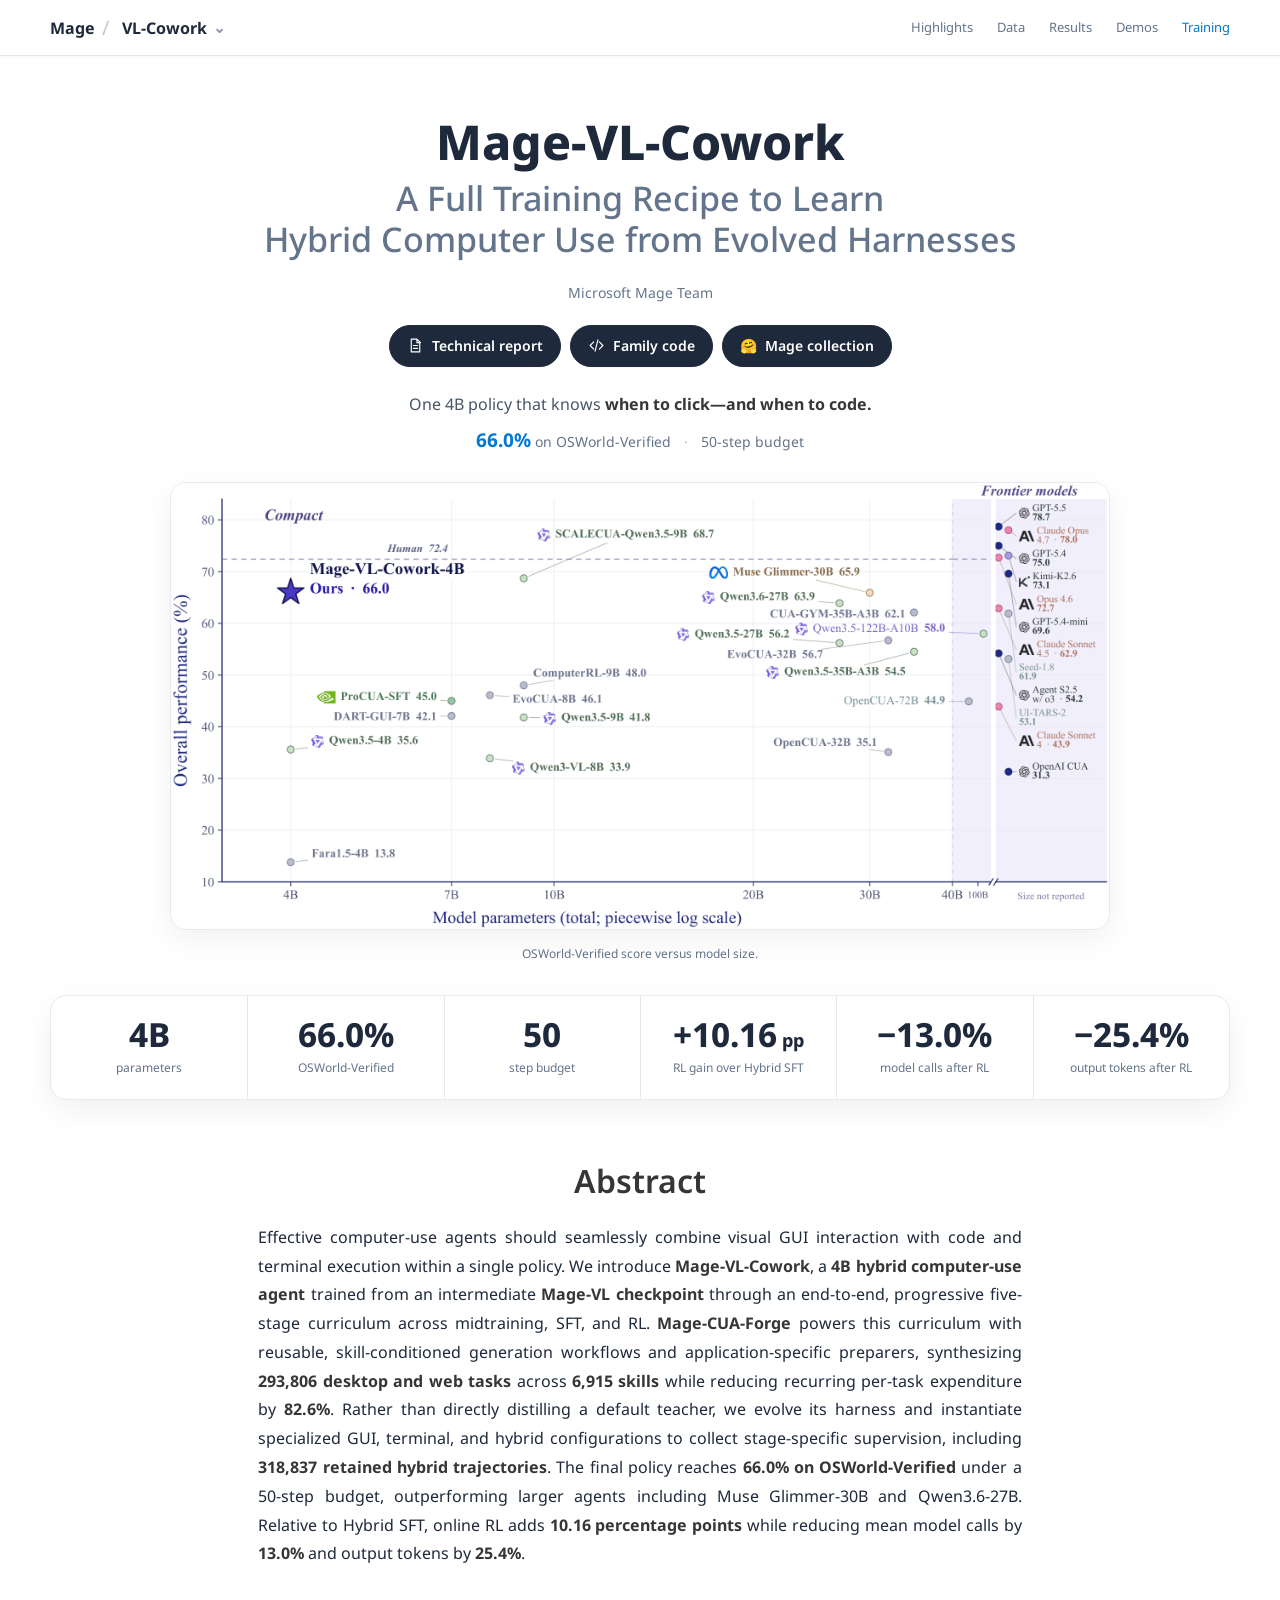
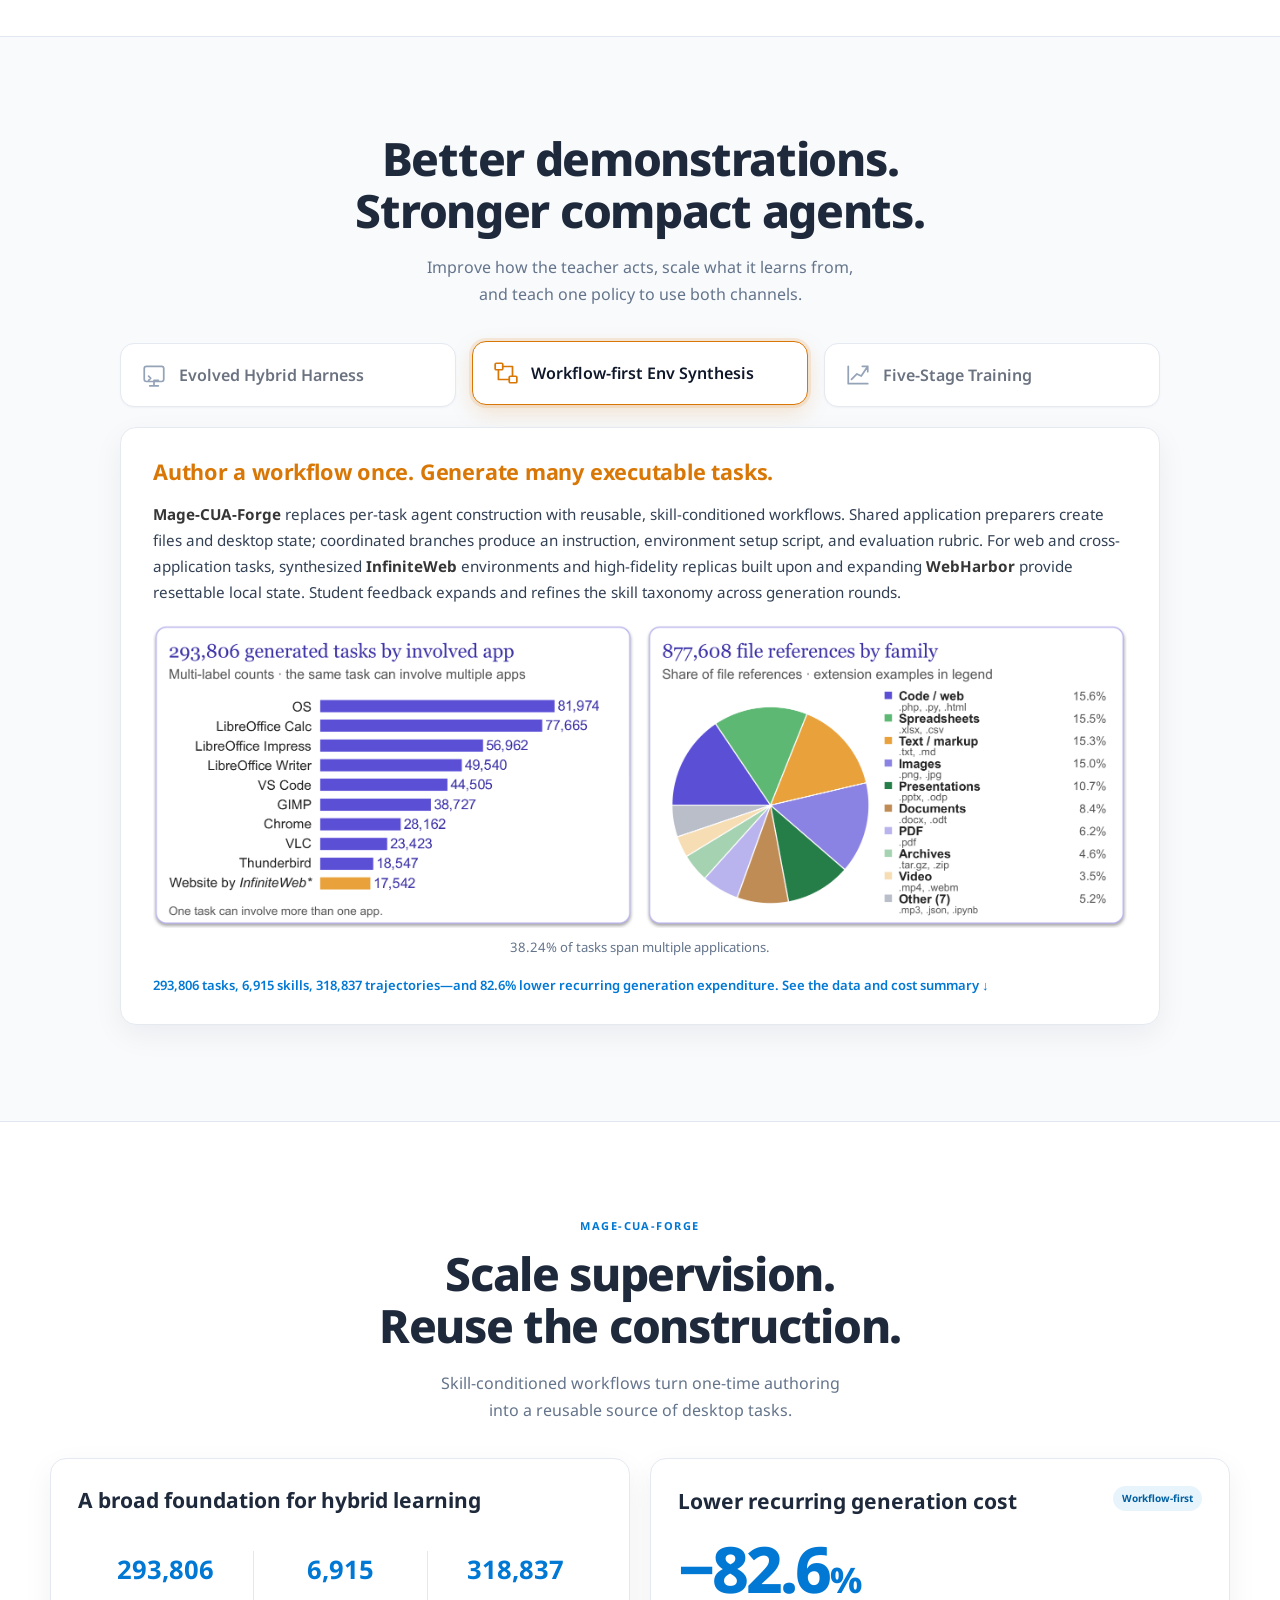
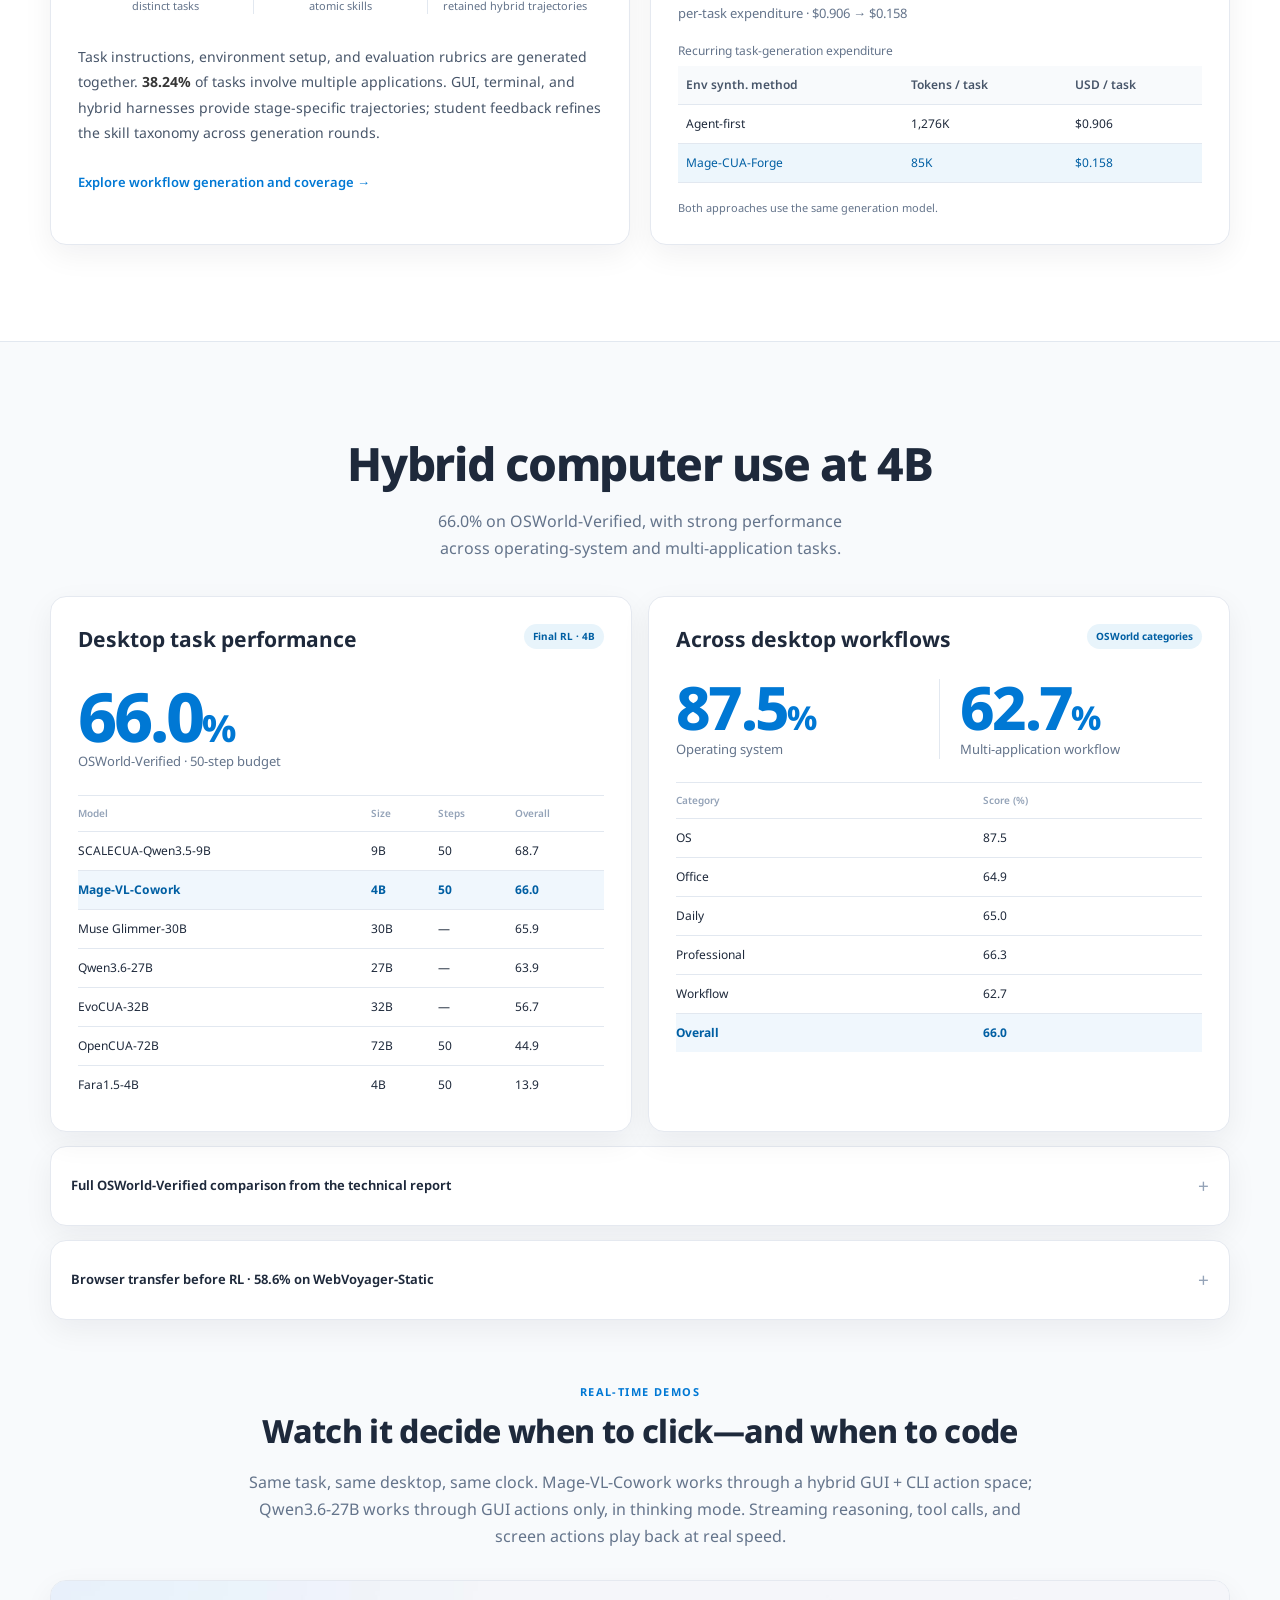
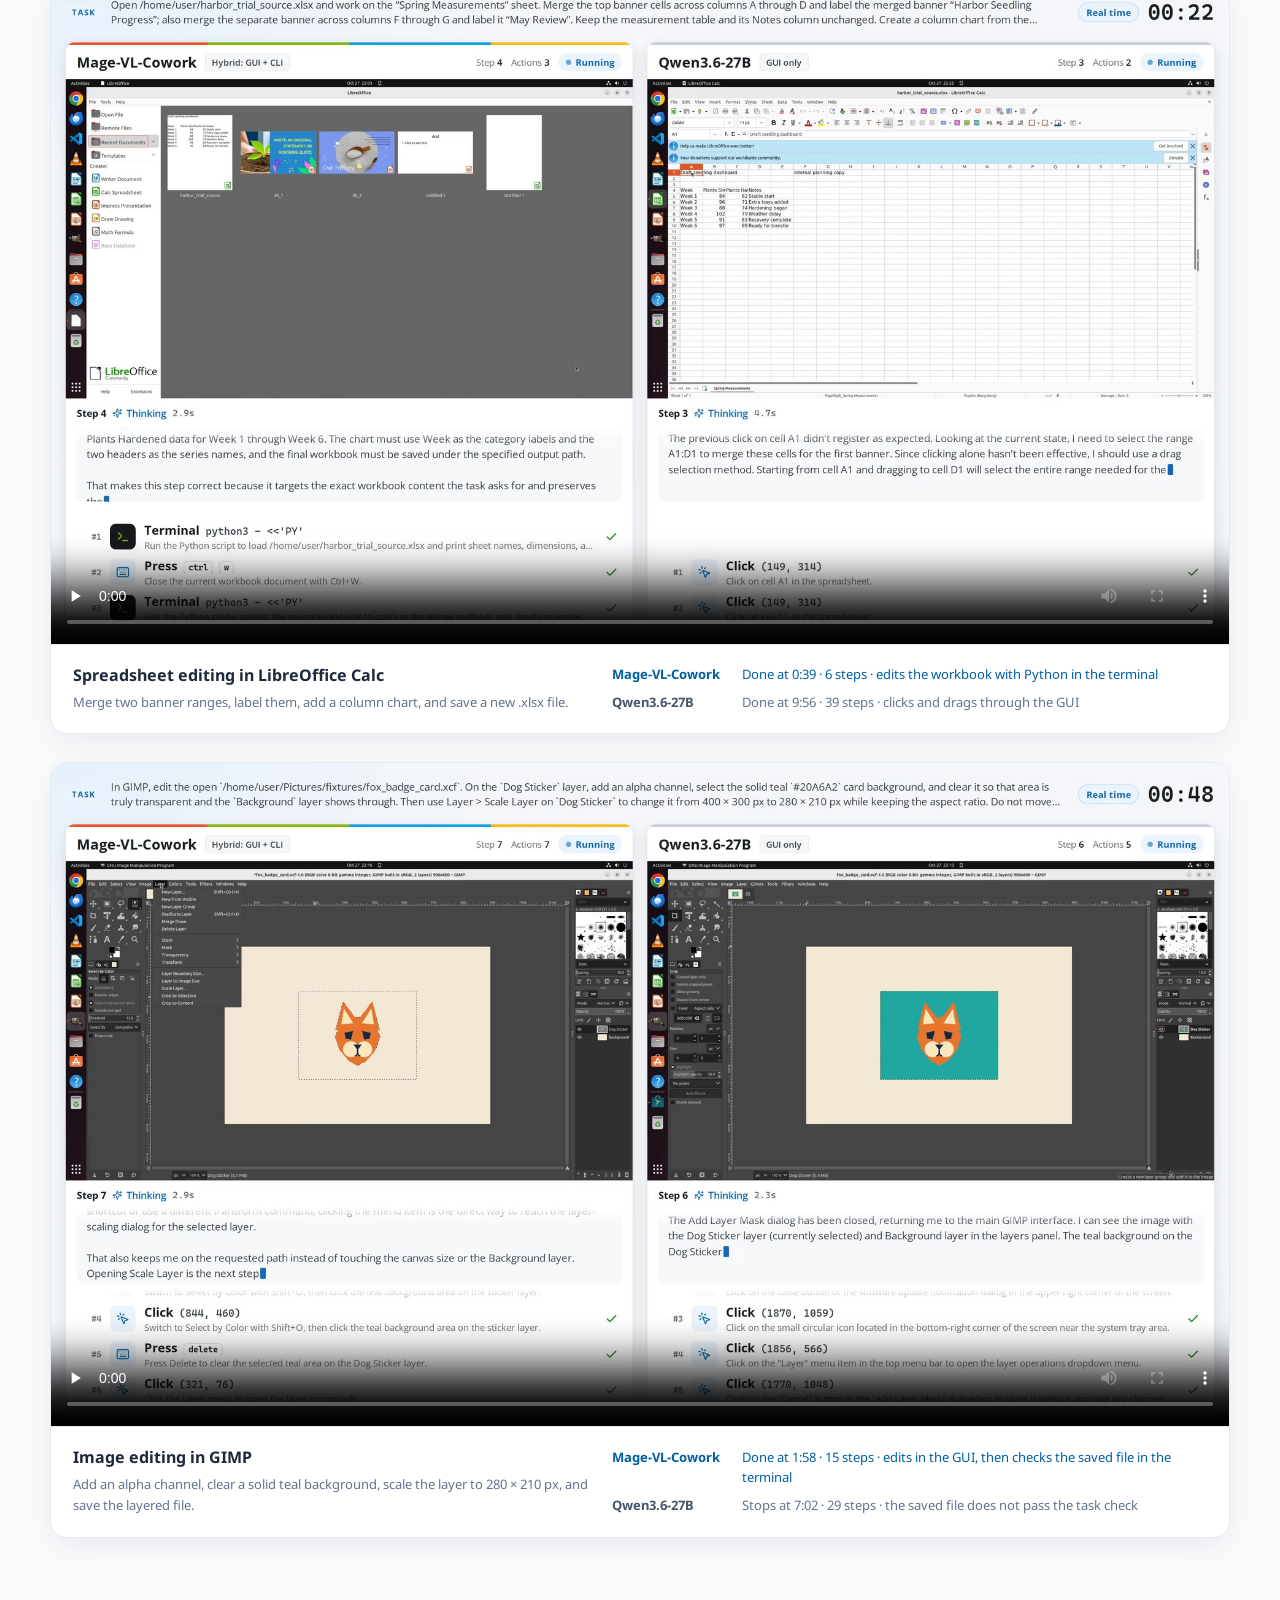
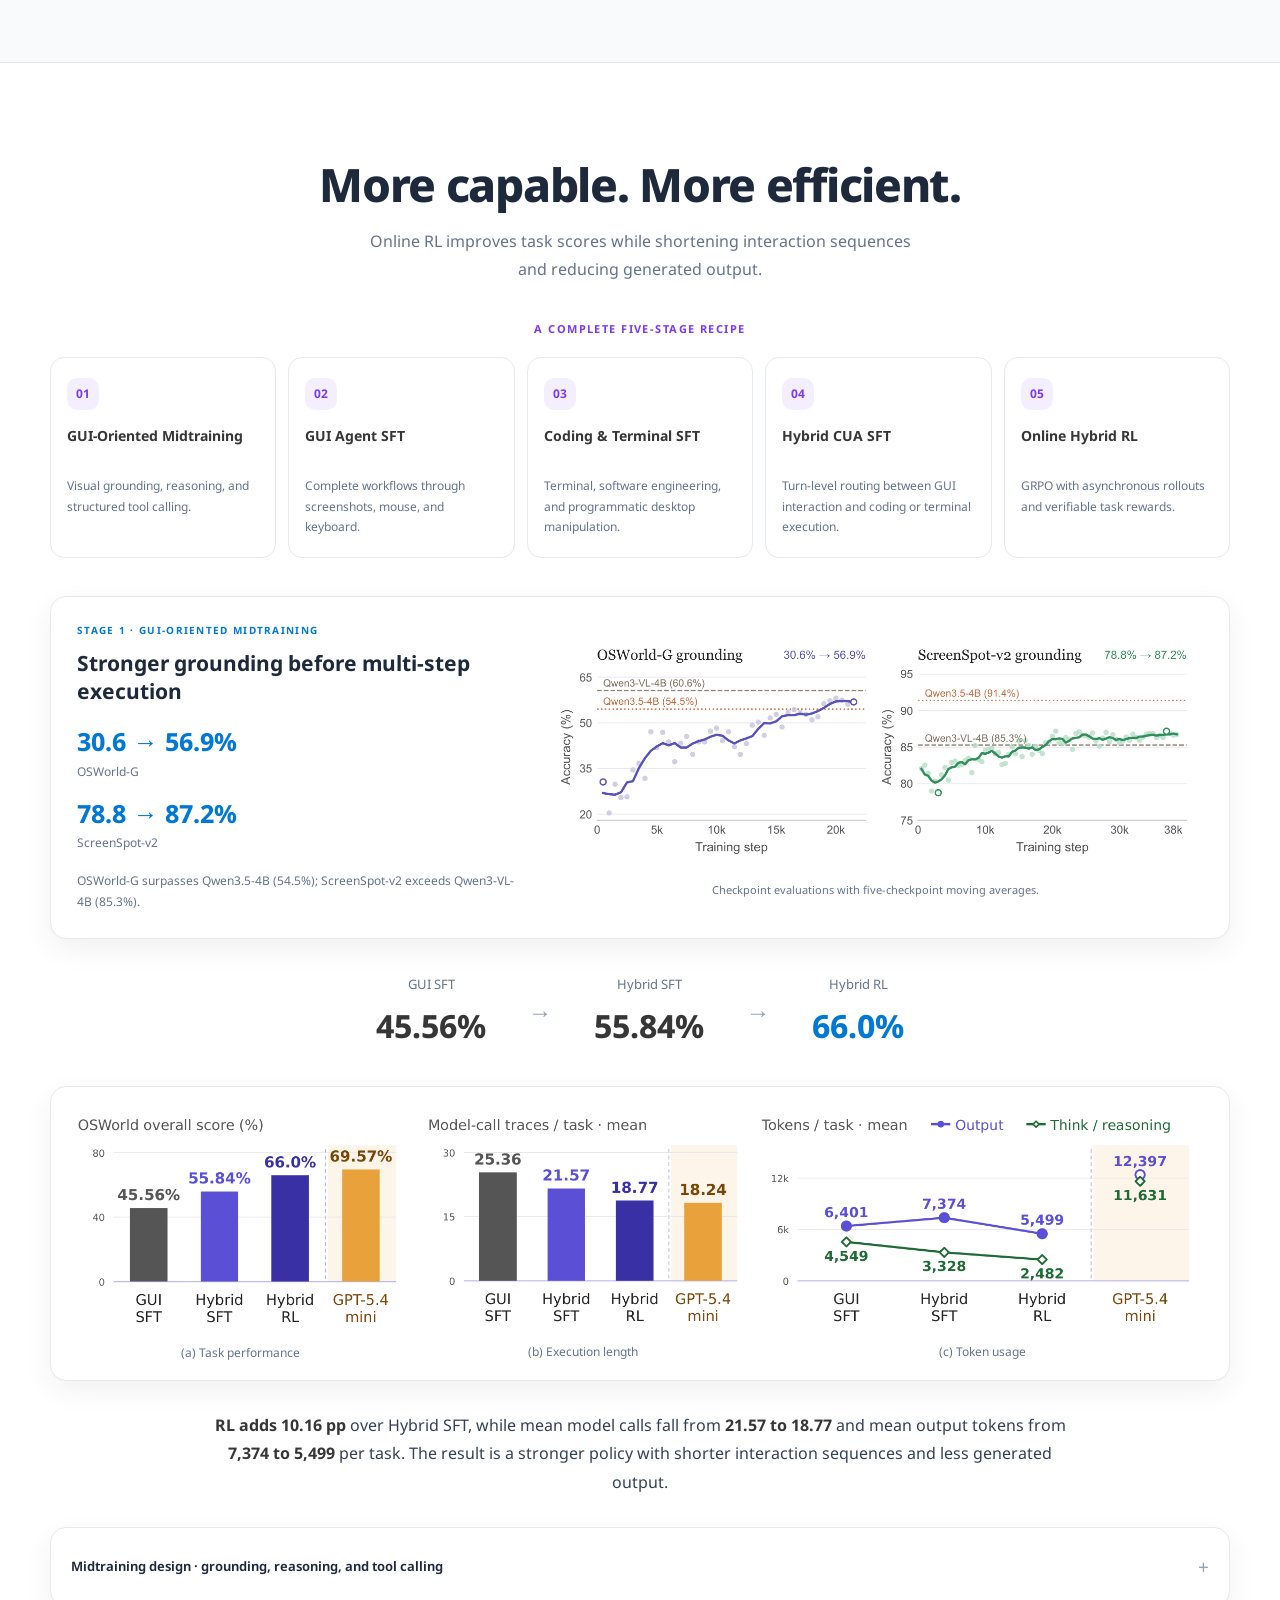
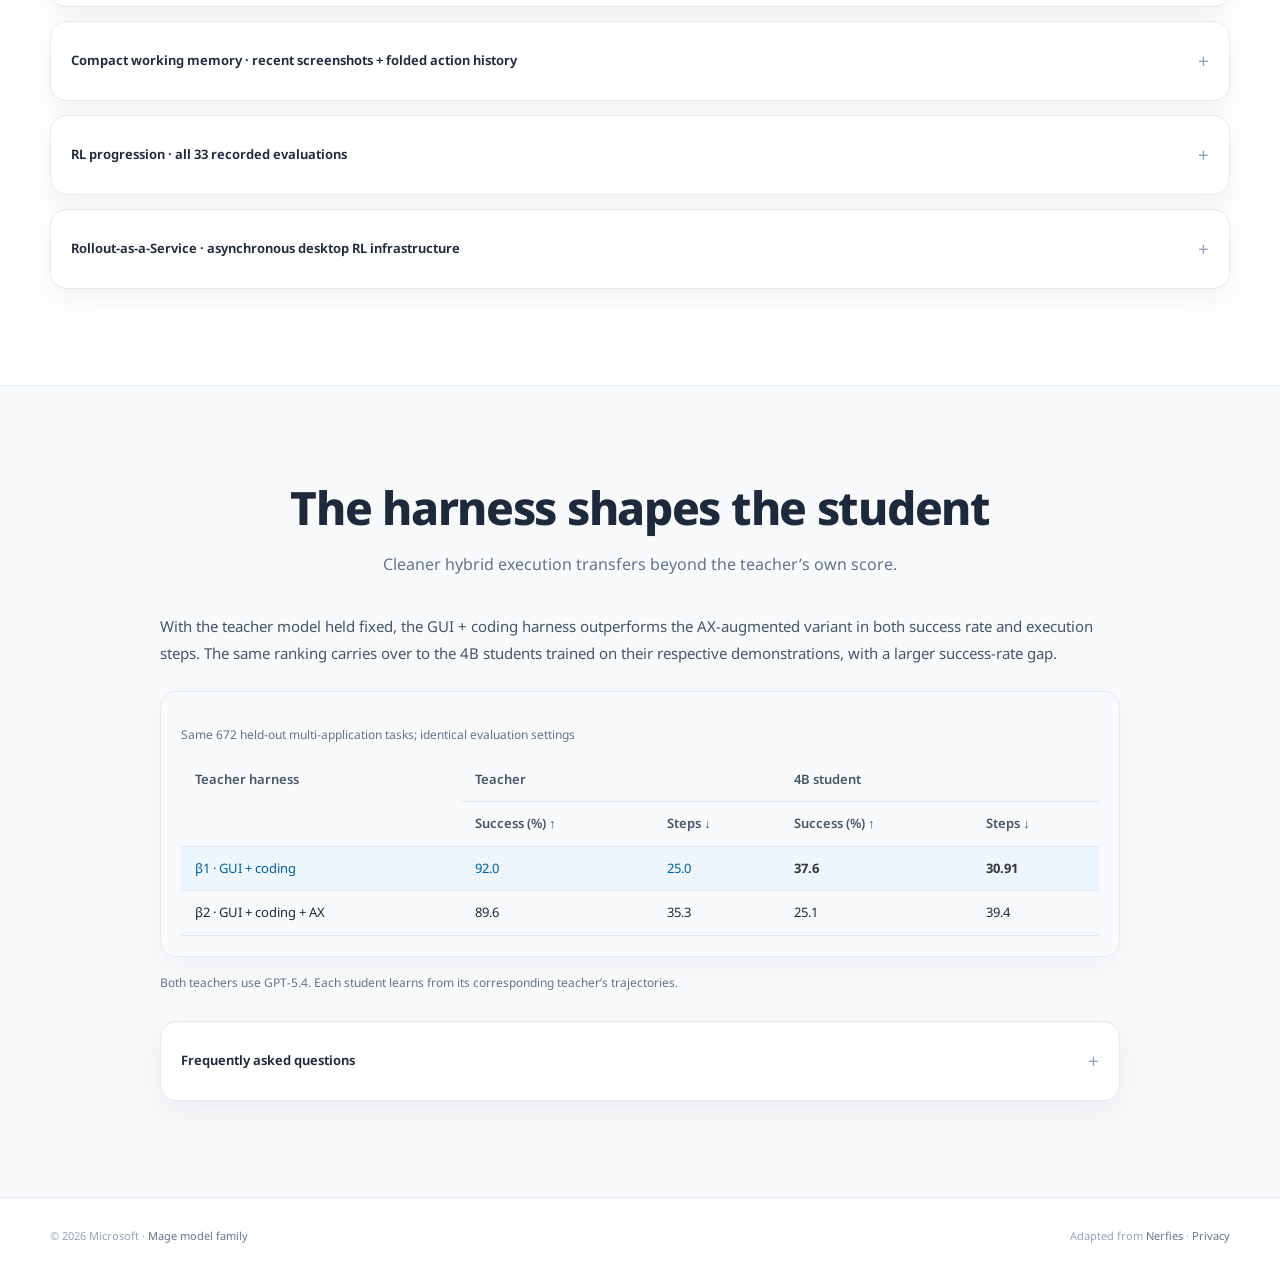
==== commit 8655b434: "web/cowork: remove hedging notes and 'original figure' qualifiers" ====
--- a/cowork/index.html
+++ b/cowork/index.html
@@ -127,7 +127,7 @@
    "@id": "https://microsoft.github.io/Mage/cowork/#report",
    "headline": "Mage-VL-Cowork: A Full Training Recipe to Learn Hybrid Computer Use from Evolved Harnesses",
    "name": "Mage-VL-Cowork technical report",
-   "abstract": "Effective computer-use agents should seamlessly combine visual GUI interaction with code and terminal execution within a single policy. We introduce Mage-VL-Cowork, a 4B hybrid computer-use agent trained from an intermediate Mage-VL checkpoint through an end-to-end, progressive five-stage curriculum across midtraining, SFT, and RL. Mage-CUA-Forge powers this curriculum with reusable, skill-conditioned generation workflows and application-specific preparers, synthesizing 293,806 desktop and web tasks across 6,915 skills while reducing recurring per-task expenditure by 82.6%. Rather than directly distilling a default teacher, we evolve its harness and instantiate specialized GUI, terminal, and hybrid configurations to collect stage-specific supervision, including 318,837 retained hybrid trajectories. The final policy reaches 66.0% on OSWorld-Verified under a 50-step budget, outperforming reported results of larger agents including Muse Glimmer-30B and Qwen3.6-27B. Relative to Hybrid SFT, online RL adds 10.16 percentage points while reducing mean model calls by 13.0% and output tokens by 25.4%.",
+   "abstract": "Effective computer-use agents should seamlessly combine visual GUI interaction with code and terminal execution within a single policy. We introduce Mage-VL-Cowork, a 4B hybrid computer-use agent trained from an intermediate Mage-VL checkpoint through an end-to-end, progressive five-stage curriculum across midtraining, SFT, and RL. Mage-CUA-Forge powers this curriculum with reusable, skill-conditioned generation workflows and application-specific preparers, synthesizing 293,806 desktop and web tasks across 6,915 skills while reducing recurring per-task expenditure by 82.6%. Rather than directly distilling a default teacher, we evolve its harness and instantiate specialized GUI, terminal, and hybrid configurations to collect stage-specific supervision, including 318,837 retained hybrid trajectories. The final policy reaches 66.0% on OSWorld-Verified under a 50-step budget, outperforming larger agents including Muse Glimmer-30B and Qwen3.6-27B. Relative to Hybrid SFT, online RL adds 10.16 percentage points while reducing mean model calls by 13.0% and output tokens by 25.4%.",
    "url": "https://microsoft.github.io/Mage/cowork/assets/Mage-VL-Cowork.pdf",
    "encodingFormat": "application/pdf",
    "image": "https://microsoft.github.io/Mage/cowork/static/imgs/teaser-v18.png",
@@ -259,7 +259,7 @@
      "name": "How does Mage-VL-Cowork compare with larger computer-use models?",
      "acceptedAnswer": {
       "@type": "Answer",
-      "text": "On OSWorld-Verified, the 4B model scores 66.0%, above reported results for Muse Glimmer-30B (65.9%) and Qwen3.6-27B (63.9%). It scores 87.5% on operating-system tasks and 62.7% on multi-application workflows."
+      "text": "On OSWorld-Verified, the 4B model scores 66.0%, ahead of Muse Glimmer-30B (65.9%) and Qwen3.6-27B (63.9%). It scores 87.5% on operating-system tasks and 62.7% on multi-application workflows."
      }
     },
     {
@@ -298,9 +298,9 @@
 <link href="static/css/index.css" rel="stylesheet"/>
 <link href="static/css/result-first.css" rel="stylesheet"/>
 <link href="static/css/family-nav.css" rel="stylesheet"/>
-<link href="static/css/cowork.css?v=5" rel="stylesheet"/>
+<link href="static/css/cowork.css?v=6" rel="stylesheet"/>
 <script defer="" src="static/js/family-nav.js"></script>
-<script defer="" src="static/js/cowork.js?v=5"></script>
+<script defer="" src="static/js/cowork.js?v=6"></script>
 <link href="https://microsoft.github.io/Mage/cowork/" rel="canonical"/><meta content="https://microsoft.github.io/Mage/cowork/" property="og:url"/></head>
 <body>
 <a class="cw-skip" href="#abstract">Skip to content</a>
@@ -331,9 +331,9 @@
 </div>
 <p class="cw-tagline">One 4B policy that knows <strong>when to click—and when to code.</strong></p><p class="cw-hero-result"><strong>66.0%</strong> on OSWorld-Verified <span aria-hidden="true">·</span> 50-step budget</p>
 <div aria-label="OSWorld-Verified performance versus model size" class="rf-hero-media is-single">
-<figure class="rf-media-card"><a class="cw-zoom" data-caption="OSWorld-Verified overall score versus model size. Original figure from the technical report." data-pdf="assets/teaser-v18.pdf" href="static/imgs/teaser-v18.png"><img alt="Mage-VL-Cowork achieves 66.0% on OSWorld-Verified with 4B parameters, alongside compact and larger agents." fetchpriority="high" height="1048" src="static/imgs/teaser-v18.png" width="2206"/></a></figure>
-</div>
-<p class="cw-caption cw-hero-caption">OSWorld-Verified score versus model size. Baseline results follow their reported settings. Click the original paper figure to expand.</p>
+<figure class="rf-media-card"><a class="cw-zoom" data-caption="OSWorld-Verified overall score versus model size." data-pdf="assets/teaser-v18.pdf" href="static/imgs/teaser-v18.png"><img alt="Mage-VL-Cowork achieves 66.0% on OSWorld-Verified with 4B parameters, alongside compact and larger agents." fetchpriority="high" height="1048" src="static/imgs/teaser-v18.png" width="2206"/></a></figure>
+</div>
+<p class="cw-caption cw-hero-caption">OSWorld-Verified score versus model size.</p>
 </div>
 </header>
 <section aria-label="Headline results" class="rf-metrics">
@@ -346,13 +346,13 @@
 <div class="rf-metric"><strong>−13.0%</strong><span>model calls after RL</span></div>
 <div class="rf-metric"><strong>−25.4%</strong><span>output tokens after RL</span></div>
 </div>
-<p class="rf-metric-note">66.0%: final RL checkpoint, two-run mean on 361 OSWorld-Verified tasks, excluding Google Drive. Efficiency changes are relative to Hybrid SFT.</p>
+
 </div>
 </section>
 <section class="section cw-abstract" id="abstract">
 <div class="container is-max-desktop"><div class="columns is-centered has-text-centered"><div class="column is-four-fifths">
 <h2 class="title is-3">Abstract</h2>
-<div class="content has-text-justified"><p>Effective computer-use agents should seamlessly combine visual GUI interaction with code and terminal execution within a single policy. We introduce <strong>Mage-VL-Cowork</strong>, a <strong>4B hybrid computer-use agent</strong> trained from an intermediate <strong>Mage-VL checkpoint</strong> through an end-to-end, progressive five-stage curriculum across midtraining, SFT, and RL. <strong>Mage-CUA-Forge</strong> powers this curriculum with reusable, skill-conditioned generation workflows and application-specific preparers, synthesizing <strong>293,806 desktop and web tasks</strong> across <strong>6,915 skills</strong> while reducing recurring per-task expenditure by <strong>82.6%</strong>. Rather than directly distilling a default teacher, we evolve its harness and instantiate specialized GUI, terminal, and hybrid configurations to collect stage-specific supervision, including <strong>318,837 retained hybrid trajectories</strong>. The final policy reaches <strong>66.0% on OSWorld-Verified</strong> under a 50-step budget, outperforming reported results of larger agents including Muse Glimmer-30B and Qwen3.6-27B. Relative to Hybrid SFT, online RL adds <strong>10.16 percentage points</strong> while reducing mean model calls by <strong>13.0%</strong> and output tokens by <strong>25.4%</strong>.</p></div>
+<div class="content has-text-justified"><p>Effective computer-use agents should seamlessly combine visual GUI interaction with code and terminal execution within a single policy. We introduce <strong>Mage-VL-Cowork</strong>, a <strong>4B hybrid computer-use agent</strong> trained from an intermediate <strong>Mage-VL checkpoint</strong> through an end-to-end, progressive five-stage curriculum across midtraining, SFT, and RL. <strong>Mage-CUA-Forge</strong> powers this curriculum with reusable, skill-conditioned generation workflows and application-specific preparers, synthesizing <strong>293,806 desktop and web tasks</strong> across <strong>6,915 skills</strong> while reducing recurring per-task expenditure by <strong>82.6%</strong>. Rather than directly distilling a default teacher, we evolve its harness and instantiate specialized GUI, terminal, and hybrid configurations to collect stage-specific supervision, including <strong>318,837 retained hybrid trajectories</strong>. The final policy reaches <strong>66.0% on OSWorld-Verified</strong> under a 50-step budget, outperforming larger agents including Muse Glimmer-30B and Qwen3.6-27B. Relative to Hybrid SFT, online RL adds <strong>10.16 percentage points</strong> while reducing mean model calls by <strong>13.0%</strong> and output tokens by <strong>25.4%</strong>.</p></div>
 </div></div></div>
 </section>
 <section class="rf-section rf-section-soft" id="highlights">
@@ -371,15 +371,15 @@
 <article><span class="cw-channel-label">GUI CHANNEL</span><h4>Act on what the screen shows.</h4><p>Use screenshot-grounded mouse and keyboard actions for visual layouts, rendered output, and live application state.</p></article>
 <article><span class="cw-channel-label">TERMINAL CHANNEL</span><h4>Work directly with structured files.</h4><p>Use code, command-line tools, and application libraries to manipulate documents, spreadsheets, and presentations.</p></article>
 </div><p class="cw-routing-line">The same policy chooses the channel at each turn—and switches when the task calls for it.</p>
-<a class="cw-zoom feature-panel-img" data-caption="Original paper overview: evolved teacher harness, reusable generation workflows, and student-feedback-driven skill expansion." data-pdf="assets/method.pdf" href="static/imgs/method.png"><img alt="Data-generation pipeline combining teacher-harness evolution, skill-conditioned workflows, rubric judging, and student feedback." height="1113" loading="lazy" src="static/imgs/method.png" width="2236"/></a>
+<a class="cw-zoom feature-panel-img" data-caption="Overview: evolved teacher harness, reusable generation workflows, and student-feedback-driven skill expansion." data-pdf="assets/method.pdf" href="static/imgs/method.png"><img alt="Data-generation pipeline combining teacher-harness evolution, skill-conditioned workflows, rubric judging, and student feedback." height="1113" loading="lazy" src="static/imgs/method.png" width="2236"/></a>
 <p class="feature-panel-cap">Optimize the teacher’s execution upstream; carry better hybrid behavior into every retained demonstration.</p>
 <div class="cw-insight"><strong>More tools are not always better.</strong> On the same 672 held-out multi-application tasks, the GUI + coding teacher scores 92.0%, versus 89.6% with an added accessibility channel. The corresponding 4B students score 37.6% and 25.1%—a <strong>12.5 pp gap</strong>. <a href="#harness-comparison">See the paired comparison ↓</a></div>
 </article>
 <article aria-labelledby="tab-workflow" class="feature-panel active" data-color="amber" id="panel-workflow" role="tabpanel" tabindex="0">
 <h3 class="feature-panel-title">Author a workflow once. Generate many executable tasks.</h3>
 <p class="feature-panel-text"><strong>Mage-CUA-Forge</strong> replaces per-task agent construction with reusable, skill-conditioned workflows. Shared application preparers create files and desktop state; coordinated branches produce an instruction, environment setup script, and evaluation rubric. For web and cross-application tasks, synthesized <strong>InfiniteWeb</strong> environments and high-fidelity replicas built upon and expanding <strong>WebHarbor</strong> provide resettable local state. Student feedback expands and refines the skill taxonomy across generation rounds.</p>
-<a class="cw-zoom feature-panel-img" data-caption="Original application coverage and task–file reference charts. Applications are multi-label task incidences; file shares use 877,608 references. InfiniteWeb tasks are reported separately." data-pdf="assets/coverage.pdf" href="static/imgs/coverage.png"><img alt="Original two charts showing application coverage and task-file reference families." height="699" loading="lazy" src="static/imgs/coverage.png" width="2236"/></a>
-<p class="feature-panel-cap">38.24% of tasks span multiple applications. Application counts are multi-label; file-family shares use 877,608 task–file references. InfiniteWeb tasks are reported separately.</p>
+<a class="cw-zoom feature-panel-img" data-caption="Application coverage and task–file reference charts." data-pdf="assets/coverage.pdf" href="static/imgs/coverage.png"><img alt="Two charts showing application coverage and task-file reference families." height="699" loading="lazy" src="static/imgs/coverage.png" width="2236"/></a>
+<p class="feature-panel-cap">38.24% of tasks span multiple applications.</p>
 <p class="cw-note"><a class="cw-text-link" href="#data">293,806 tasks, 6,915 skills, 318,837 trajectories—and 82.6% lower recurring generation expenditure. See the data and cost summary ↓</a></p></article>
 <article aria-labelledby="tab-recipe" class="feature-panel" data-color="purple" hidden="" id="panel-recipe" role="tabpanel" tabindex="0">
 <h3 class="feature-panel-title">Build both capabilities before learning to combine them</h3>
@@ -393,7 +393,7 @@
 <section class="rf-section cw-data-section" id="data"><div class="rf-container">
 <div class="rf-section-head"><p class="cw-eyebrow">MAGE-CUA-FORGE</p><h2>Scale supervision.<br/>Reuse the construction.</h2><p class="cw-lead">Skill-conditioned workflows turn one-time authoring<br class="cw-desktop-break"/> into a reusable source of desktop tasks.</p></div>
 <div class="cw-data-grid"><article class="rf-score-card cw-scale-card"><h3>A broad foundation for hybrid learning</h3><div class="cw-data-stats"><div><strong>293,806</strong><span>distinct tasks</span></div><div><strong>6,915</strong><span>atomic skills</span></div><div><strong>318,837</strong><span>retained hybrid trajectories</span></div></div><p class="cw-body-copy">Task instructions, environment setup, and evaluation rubrics are generated together. <strong>38.24%</strong> of tasks involve multiple applications. GUI, terminal, and hybrid harnesses provide stage-specific trajectories; student feedback refines the skill taxonomy across generation rounds.</p><a class="cw-text-link" href="#panel-workflow">Explore workflow generation and coverage <span aria-hidden="true">→</span></a></article>
-<article class="rf-score-card cw-cost-card"><div class="rf-score-top"><h3>Lower recurring generation cost</h3><span class="rf-score-badge">Workflow-first</span></div><div class="rf-score-number">−82.6<span class="cw-percent">%</span></div><p class="rf-score-label">per-task expenditure · $0.906 → $0.158</p><div aria-label="Recurring task-generation expenditure" class="cw-table-scroll" role="region" tabindex="0"><table class="cw-table"><caption>Recurring task-generation expenditure</caption><thead><tr><th>Env synth. method</th><th>Tokens / task</th><th>USD / task</th></tr></thead><tbody><tr><td>Agent-first</td><td>1,276K</td><td>$0.906</td></tr><tr class="ours"><td>Mage-CUA-Forge</td><td>85K</td><td>$0.158</td></tr></tbody></table></div><p class="cw-note">Both approaches use the same generation model. One-time workflow authoring and debugging are excluded from the recurring per-task comparison.</p></article></div>
+<article class="rf-score-card cw-cost-card"><div class="rf-score-top"><h3>Lower recurring generation cost</h3><span class="rf-score-badge">Workflow-first</span></div><div class="rf-score-number">−82.6<span class="cw-percent">%</span></div><p class="rf-score-label">per-task expenditure · $0.906 → $0.158</p><div aria-label="Recurring task-generation expenditure" class="cw-table-scroll" role="region" tabindex="0"><table class="cw-table"><caption>Recurring task-generation expenditure</caption><thead><tr><th>Env synth. method</th><th>Tokens / task</th><th>USD / task</th></tr></thead><tbody><tr><td>Agent-first</td><td>1,276K</td><td>$0.906</td></tr><tr class="ours"><td>Mage-CUA-Forge</td><td>85K</td><td>$0.158</td></tr></tbody></table></div><p class="cw-note">Both approaches use the same generation model.</p></article></div>
 </div></section><section class="rf-section rf-section-soft" id="benchmarks">
 <div class="rf-container">
 <div class="rf-section-head"><h2>Hybrid computer use at 4B</h2><p class="cw-lead">66.0% on OSWorld-Verified, with strong performance<br class="cw-desktop-break"/> across operating-system and multi-application tasks.</p></div>
@@ -401,7 +401,7 @@
 <article class="rf-score-card">
 <div class="rf-score-top"><h3>Desktop task performance</h3><span class="rf-score-badge">Final RL · 4B</span></div>
 <div class="rf-score-number">66.0<span class="cw-percent">%</span></div><p class="rf-score-label">OSWorld-Verified · 50-step budget</p>
-<table class="rf-mini-table"><caption class="cw-sr-only">Selected OSWorld-Verified results from the report</caption><thead><tr><th>Model</th><th>Size</th><th>Steps</th><th>Overall</th></tr></thead><tbody>
+<table class="rf-mini-table"><caption class="cw-sr-only">Selected OSWorld-Verified results</caption><thead><tr><th>Model</th><th>Size</th><th>Steps</th><th>Overall</th></tr></thead><tbody>
 <tr><td>SCALECUA-Qwen3.5-9B</td><td>9B</td><td>50</td><td>68.7</td></tr>
 <tr class="ours"><td>Mage-VL-Cowork</td><td>4B</td><td>50</td><td>66.0</td></tr>
 <tr><td>Muse Glimmer-30B</td><td>30B</td><td>—</td><td>65.9</td></tr>
@@ -410,17 +410,17 @@
 <tr><td>OpenCUA-72B</td><td>72B</td><td>50</td><td>44.9</td></tr>
 <tr><td>Fara1.5-4B</td><td>4B</td><td>50</td><td>13.9</td></tr>
 </tbody></table>
-<p class="cw-note">Selected reported results, not a uniform-budget re-evaluation. “—” means the step budget is not specified in the report’s comparison table.</p>
+
 </article>
 <article class="rf-score-card">
 <div class="rf-score-top"><h3>Across desktop workflows</h3><span class="rf-score-badge">OSWorld categories</span></div>
 <div class="rf-score-metrics"><div class="rf-score-metric"><div class="rf-score-number">87.5<span class="cw-percent">%</span></div><div class="rf-score-label">Operating system</div></div><div class="rf-score-metric"><div class="rf-score-number">62.7<span class="cw-percent">%</span></div><div class="rf-score-label">Multi-application workflow</div></div></div>
 <table class="rf-mini-table"><caption class="cw-sr-only">Mage-VL-Cowork category scores</caption><thead><tr><th>Category</th><th>Score (%)</th></tr></thead><tbody><tr><td>OS</td><td>87.5</td></tr><tr><td>Office</td><td>64.9</td></tr><tr><td>Daily</td><td>65.0</td></tr><tr><td>Professional</td><td>66.3</td></tr><tr><td>Workflow</td><td>62.7</td></tr><tr class="ours"><td>Overall</td><td>66.0</td></tr></tbody></table>
-<p class="cw-note">Final RL checkpoint, averaged over two runs on 361 held-out tasks, excluding Google Drive. Overall is the mean of task scores, not an unweighted mean of categories.</p>
+
 </article>
 </div>
-<details class="rf-details" id="full-results"><summary>Full OSWorld-Verified comparison from the technical report</summary><div class="rf-details-body"><div aria-label="OSWorld-Verified scores (%); baseline settings as reported" class="cw-table-scroll" role="region" tabindex="0"><table class="cw-table"><caption>OSWorld-Verified scores (%); baseline settings as reported</caption><thead><tr><th scope="col">Model</th><th scope="col">Steps</th><th scope="col">OS</th><th scope="col">Office</th><th scope="col">Daily</th><th scope="col">Professional</th><th scope="col">Workflow</th><th scope="col">Overall</th></tr></thead><tbody><tr><td>Human</td><td>—</td><td>—</td><td>—</td><td>—</td><td>—</td><td>—</td><td>72.4</td></tr><tr class="cw-group"><td colspan="8">Frontier models</td></tr><tr><td>GPT-5.5</td><td>—</td><td>—</td><td>—</td><td>—</td><td>—</td><td>—</td><td>78.7</td></tr><tr><td>Claude Opus 4.7</td><td>—</td><td>—</td><td>—</td><td>—</td><td>—</td><td>—</td><td>78.0</td></tr><tr><td>GPT-5.4</td><td>—</td><td>—</td><td>—</td><td>—</td><td>—</td><td>—</td><td>75.0</td></tr><tr><td>Kimi-K2.6</td><td>—</td><td>—</td><td>—</td><td>—</td><td>—</td><td>—</td><td>73.1</td></tr><tr><td>GPT-5.4-mini†</td><td>50</td><td>79.2</td><td>68.0</td><td>76.6</td><td>69.4</td><td>63.3</td><td>69.6</td></tr><tr><td>Claude Sonnet 4.5</td><td>100</td><td>70.8</td><td>72.6</td><td>61.4</td><td>63.2</td><td>49.5</td><td>62.9</td></tr><tr><td>Seed-1.8</td><td>100</td><td>66.7</td><td>68.8</td><td>67.1</td><td>71.4</td><td>42.4</td><td>61.9</td></tr><tr><td>Agent S2.5 w/ o3</td><td>50</td><td>75.0</td><td>53.8</td><td>54.0</td><td>75.5</td><td>39.5</td><td>54.2</td></tr><tr><td>UI-TARS-2</td><td>100</td><td>41.7</td><td>61.1</td><td>62.1</td><td>61.2</td><td>34.1</td><td>53.1</td></tr><tr><td>Claude Sonnet 4</td><td>50</td><td>45.8</td><td>43.5</td><td>55.1</td><td>55.1</td><td>28.5</td><td>43.9</td></tr><tr><td>OpenAI CUA</td><td>50</td><td>70.8</td><td>23.0</td><td>37.2</td><td>51.0</td><td>15.8</td><td>31.3</td></tr><tr class="cw-group"><td colspan="8">Models with reported parameter counts</td></tr><tr><td>SCALECUA-Qwen3.5-9B</td><td>50</td><td>79.2</td><td>70.6</td><td>74.3</td><td>89.5</td><td>48.1</td><td>68.7</td></tr><tr><td>Muse Glimmer-30B</td><td>—</td><td>—</td><td>—</td><td>—</td><td>—</td><td>—</td><td>65.9</td></tr><tr><td>Qwen3.6-27B</td><td>—</td><td>—</td><td>—</td><td>—</td><td>—</td><td>—</td><td>63.9</td></tr><tr><td>EvoCUA-32B</td><td>—</td><td>—</td><td>—</td><td>—</td><td>—</td><td>—</td><td>56.7</td></tr><tr><td>Qwen3.5-27B</td><td>—</td><td>—</td><td>—</td><td>—</td><td>—</td><td>—</td><td>56.2</td></tr><tr><td>ComputerRL-9B</td><td>50</td><td>75.0</td><td>45.8</td><td>52.5</td><td>71.4</td><td>27.9</td><td>48.0</td></tr><tr><td>ProCUA-SFT</td><td>—</td><td>—</td><td>—</td><td>—</td><td>—</td><td>—</td><td>45.0</td></tr><tr><td>OpenCUA-72B</td><td>50</td><td>45.8</td><td>42.7</td><td>53.8</td><td>75.5</td><td>22.3</td><td>44.9</td></tr><tr><td>DART-GUI-7B</td><td>30</td><td>62.5</td><td>39.3</td><td>50.8</td><td>73.5</td><td>16.7</td><td>42.1</td></tr><tr><td>Qwen3.5-9B</td><td>—</td><td>—</td><td>—</td><td>—</td><td>—</td><td>—</td><td>41.8</td></tr><tr><td>OpenCUA-32B</td><td>50</td><td>60.9</td><td>29.9</td><td>41.0</td><td>65.3</td><td>14.6</td><td>35.1</td></tr><tr><td>Fara1.5-4B</td><td>50</td><td>25.0</td><td>7.6</td><td>29.5</td><td>12.2</td><td>6.6</td><td>13.9</td></tr><tr class="ours"><td>Mage-VL-Cowork-4B</td><td>50</td><td>87.5</td><td>64.9</td><td>65.0</td><td>66.3</td><td>62.7</td><td>66.0</td></tr></tbody></table></div><p class="cw-note">Baseline scores and step budgets are shown as reported. † GPT-5.4-mini was evaluated by the authors in one run on 361 tasks, excluding Google Drive. Mage-VL-Cowork uses a two-run mean.</p></div></details>
-<details class="rf-details" id="browser-results"><summary>Browser transfer before RL · 58.6% on WebVoyager-Static</summary><div class="rf-details-body cw-browser"><p>The <strong>4B Mage-VL-Cowork-SFT model</strong> achieves <strong>58.6% success (377/643 tasks)</strong>, ranking second among the evaluated models behind the specialized browser agent <strong>Fara1.5-4B (68.0%)</strong>. It outperforms larger models including Qwen3-VL-8B-Thinking (53.7%) and Qwen3.5-9B (53.3%).</p><p>WebVoyager-Static reconstructs all <strong>643 tasks across 15 websites</strong> using self-hosted replicas built upon and substantially extending WebHarbor. Verification checks <strong>page visits and required UI operations</strong>, then compares the answer and backend database state against ground truth—not just the final screenshot.</p><div aria-label="WebVoyager-Static v17 results" class="cw-table-scroll" role="region" tabindex="0"><table class="cw-table"><caption>Offline success rates and self-reported live WebVoyager results from v17</caption><thead><tr><th scope="col">Model</th><th scope="col">WebVoyager-Static (%)</th><th scope="col">Live reported (%)</th><th scope="col">Δ (pp)</th></tr></thead><tbody><tr class="cw-group"><td colspan="4">Open-source models</td></tr><tr><td>Fara1.5-4B</td><td>68.0</td><td>80.8</td><td>-12.8</td></tr><tr><td>Qwen3-VL-8B-Thinking</td><td>53.7</td><td>—</td><td>—</td></tr><tr><td>Qwen3.5-9B</td><td>53.3</td><td>—</td><td>—</td></tr><tr><td>Qwen3-VL-4B-Thinking</td><td>49.6</td><td>—</td><td>—</td></tr><tr><td>OpenWebRL-4B</td><td>47.1</td><td>74.1</td><td>-27.0</td></tr><tr><td>MolmoWeb-8B</td><td>46.8</td><td>78.2</td><td>-31.4</td></tr><tr><td>MolmoWeb-4B</td><td>42.6</td><td>75.2</td><td>-32.6</td></tr><tr><td>Fara-7B</td><td>40.4</td><td>73.5</td><td>-33.1</td></tr><tr><td>Qwen3.5-4B</td><td>37.3</td><td>—</td><td>—</td></tr><tr class="ours"><td>Mage-VL-Cowork-SFT</td><td>58.6</td><td>—</td><td>—</td></tr></tbody></table></div><p class="cw-note">All models use identical offline evaluation settings. Live scores are separately self-reported results, not measurements under the offline protocol; Δ is offline minus live in percentage points. These are the SFT model’s browser results, not the final RL model’s OSWorld score.</p></div></details>
+<details class="rf-details" id="full-results"><summary>Full OSWorld-Verified comparison from the technical report</summary><div class="rf-details-body"><div aria-label="OSWorld-Verified scores (%)" class="cw-table-scroll" role="region" tabindex="0"><table class="cw-table"><caption>OSWorld-Verified scores (%)</caption><thead><tr><th scope="col">Model</th><th scope="col">Steps</th><th scope="col">OS</th><th scope="col">Office</th><th scope="col">Daily</th><th scope="col">Professional</th><th scope="col">Workflow</th><th scope="col">Overall</th></tr></thead><tbody><tr><td>Human</td><td>—</td><td>—</td><td>—</td><td>—</td><td>—</td><td>—</td><td>72.4</td></tr><tr class="cw-group"><td colspan="8">Frontier models</td></tr><tr><td>GPT-5.5</td><td>—</td><td>—</td><td>—</td><td>—</td><td>—</td><td>—</td><td>78.7</td></tr><tr><td>Claude Opus 4.7</td><td>—</td><td>—</td><td>—</td><td>—</td><td>—</td><td>—</td><td>78.0</td></tr><tr><td>GPT-5.4</td><td>—</td><td>—</td><td>—</td><td>—</td><td>—</td><td>—</td><td>75.0</td></tr><tr><td>Kimi-K2.6</td><td>—</td><td>—</td><td>—</td><td>—</td><td>—</td><td>—</td><td>73.1</td></tr><tr><td>GPT-5.4-mini</td><td>50</td><td>79.2</td><td>68.0</td><td>76.6</td><td>69.4</td><td>63.3</td><td>69.6</td></tr><tr><td>Claude Sonnet 4.5</td><td>100</td><td>70.8</td><td>72.6</td><td>61.4</td><td>63.2</td><td>49.5</td><td>62.9</td></tr><tr><td>Seed-1.8</td><td>100</td><td>66.7</td><td>68.8</td><td>67.1</td><td>71.4</td><td>42.4</td><td>61.9</td></tr><tr><td>Agent S2.5 w/ o3</td><td>50</td><td>75.0</td><td>53.8</td><td>54.0</td><td>75.5</td><td>39.5</td><td>54.2</td></tr><tr><td>UI-TARS-2</td><td>100</td><td>41.7</td><td>61.1</td><td>62.1</td><td>61.2</td><td>34.1</td><td>53.1</td></tr><tr><td>Claude Sonnet 4</td><td>50</td><td>45.8</td><td>43.5</td><td>55.1</td><td>55.1</td><td>28.5</td><td>43.9</td></tr><tr><td>OpenAI CUA</td><td>50</td><td>70.8</td><td>23.0</td><td>37.2</td><td>51.0</td><td>15.8</td><td>31.3</td></tr><tr class="cw-group"><td colspan="8">Models with known parameter counts</td></tr><tr><td>SCALECUA-Qwen3.5-9B</td><td>50</td><td>79.2</td><td>70.6</td><td>74.3</td><td>89.5</td><td>48.1</td><td>68.7</td></tr><tr><td>Muse Glimmer-30B</td><td>—</td><td>—</td><td>—</td><td>—</td><td>—</td><td>—</td><td>65.9</td></tr><tr><td>Qwen3.6-27B</td><td>—</td><td>—</td><td>—</td><td>—</td><td>—</td><td>—</td><td>63.9</td></tr><tr><td>EvoCUA-32B</td><td>—</td><td>—</td><td>—</td><td>—</td><td>—</td><td>—</td><td>56.7</td></tr><tr><td>Qwen3.5-27B</td><td>—</td><td>—</td><td>—</td><td>—</td><td>—</td><td>—</td><td>56.2</td></tr><tr><td>ComputerRL-9B</td><td>50</td><td>75.0</td><td>45.8</td><td>52.5</td><td>71.4</td><td>27.9</td><td>48.0</td></tr><tr><td>ProCUA-SFT</td><td>—</td><td>—</td><td>—</td><td>—</td><td>—</td><td>—</td><td>45.0</td></tr><tr><td>OpenCUA-72B</td><td>50</td><td>45.8</td><td>42.7</td><td>53.8</td><td>75.5</td><td>22.3</td><td>44.9</td></tr><tr><td>DART-GUI-7B</td><td>30</td><td>62.5</td><td>39.3</td><td>50.8</td><td>73.5</td><td>16.7</td><td>42.1</td></tr><tr><td>Qwen3.5-9B</td><td>—</td><td>—</td><td>—</td><td>—</td><td>—</td><td>—</td><td>41.8</td></tr><tr><td>OpenCUA-32B</td><td>50</td><td>60.9</td><td>29.9</td><td>41.0</td><td>65.3</td><td>14.6</td><td>35.1</td></tr><tr><td>Fara1.5-4B</td><td>50</td><td>25.0</td><td>7.6</td><td>29.5</td><td>12.2</td><td>6.6</td><td>13.9</td></tr><tr class="ours"><td>Mage-VL-Cowork-4B</td><td>50</td><td>87.5</td><td>64.9</td><td>65.0</td><td>66.3</td><td>62.7</td><td>66.0</td></tr></tbody></table></div></div></details>
+<details class="rf-details" id="browser-results"><summary>Browser transfer before RL · 58.6% on WebVoyager-Static</summary><div class="rf-details-body cw-browser"><p>The <strong>4B Mage-VL-Cowork-SFT model</strong> achieves <strong>58.6% success (377/643 tasks)</strong>, ranking second among the evaluated models behind the specialized browser agent <strong>Fara1.5-4B (68.0%)</strong>. It outperforms larger models including Qwen3-VL-8B-Thinking (53.7%) and Qwen3.5-9B (53.3%).</p><p>WebVoyager-Static reconstructs all <strong>643 tasks across 15 websites</strong> using self-hosted replicas built upon and substantially extending WebHarbor. Verification checks <strong>page visits and required UI operations</strong>, then compares the answer and backend database state against ground truth—not just the final screenshot.</p><div aria-label="WebVoyager-Static results" class="cw-table-scroll" role="region" tabindex="0"><table class="cw-table"><caption>WebVoyager-Static and live WebVoyager success rates</caption><thead><tr><th scope="col">Model</th><th scope="col">WebVoyager-Static (%)</th><th scope="col">Live (%)</th><th scope="col">Δ (pp)</th></tr></thead><tbody><tr class="cw-group"><td colspan="4">Open-source models</td></tr><tr><td>Fara1.5-4B</td><td>68.0</td><td>80.8</td><td>-12.8</td></tr><tr><td>Qwen3-VL-8B-Thinking</td><td>53.7</td><td>—</td><td>—</td></tr><tr><td>Qwen3.5-9B</td><td>53.3</td><td>—</td><td>—</td></tr><tr><td>Qwen3-VL-4B-Thinking</td><td>49.6</td><td>—</td><td>—</td></tr><tr><td>OpenWebRL-4B</td><td>47.1</td><td>74.1</td><td>-27.0</td></tr><tr><td>MolmoWeb-8B</td><td>46.8</td><td>78.2</td><td>-31.4</td></tr><tr><td>MolmoWeb-4B</td><td>42.6</td><td>75.2</td><td>-32.6</td></tr><tr><td>Fara-7B</td><td>40.4</td><td>73.5</td><td>-33.1</td></tr><tr><td>Qwen3.5-4B</td><td>37.3</td><td>—</td><td>—</td></tr><tr class="ours"><td>Mage-VL-Cowork-SFT</td><td>58.6</td><td>—</td><td>—</td></tr></tbody></table></div></div></details>
 <div class="cw-demos" id="demos">
 <div class="cw-demos-head"><p class="cw-eyebrow">REAL-TIME DEMOS</p><h3>Watch it decide when to click—and when to code</h3><p class="cw-lead">Same task, same desktop, same clock. Mage-VL-Cowork works through a hybrid GUI + CLI action space; Qwen3.6-27B works through GUI actions only, in thinking mode. Streaming reasoning, tool calls, and screen actions play back at real speed.</p></div>
 <figure class="cw-demo">
@@ -433,23 +433,23 @@
 <figcaption id="demo-gimp-cap"><div class="cw-demo-title"><h4>Image editing in GIMP</h4><p>Add an alpha channel, clear a solid teal background, scale the layer to 280 × 210 px, and save the layered file.</p></div>
 <dl class="cw-demo-facts"><div class="ours"><dt>Mage-VL-Cowork</dt><dd>Done at 1:58 · 15 steps · edits in the GUI, then checks the saved file in the terminal</dd></div><div><dt>Qwen3.6-27B</dt><dd>Stops at 7:02 · 29 steps · the saved file does not pass the task check</dd></div></dl></figcaption>
 </figure>
-<p class="cw-note cw-demo-note">Selected examples from a 10-task internal demo set (Mage-VL-Cowork 9/10, Qwen3.6-27B 4/10 by file-level task checks), not a benchmark sample. Screens and actions are real recordings; each step’s reasoning is revealed over its measured inference time. Each clip ends five seconds after Mage-VL-Cowork finishes, while Qwen3.6-27B keeps running. The two models use different serving setups, so wall-clock time reflects both model and serving.</p>
+
 </div>
 </div>
 </section>
 <section class="rf-section" id="training">
 <div class="rf-container">
 <div class="rf-section-head"><h2>More capable. More efficient.</h2><p class="cw-lead">Online RL improves task scores while shortening interaction sequences<br class="cw-desktop-break"/> and reducing generated output.</p></div>
-<p class="cw-eyebrow cw-recipe-intro">A COMPLETE FIVE-STAGE RECIPE</p><ol class="cw-recipe-list cw-recipe-horizontal"><li><span>01</span><div><strong>GUI-Oriented Midtraining</strong><p>Visual grounding, reasoning, and structured tool calling.</p></div></li><li><span>02</span><div><strong>GUI Agent SFT</strong><p>Complete workflows through screenshots, mouse, and keyboard.</p></div></li><li><span>03</span><div><strong>Coding &amp; Terminal SFT</strong><p>Terminal, software engineering, and programmatic desktop manipulation.</p></div></li><li><span>04</span><div><strong>Hybrid CUA SFT</strong><p>Turn-level routing between GUI interaction and coding or terminal execution.</p></div></li><li><span>05</span><div><strong>Online Hybrid RL</strong><p>GRPO with asynchronous rollouts and verifiable task rewards.</p></div></li></ol><article class="cw-grounding-card" id="grounding-results"><div class="cw-grounding-copy"><p class="cw-eyebrow">STAGE 1 · GUI-ORIENTED MIDTRAINING</p><h3>Stronger grounding before multi-step execution</h3><div class="cw-grounding-metrics"><div><strong>30.6 → 56.9%</strong><span>OSWorld-G</span></div><div><strong>78.8 → 87.2%</strong><span>ScreenSpot-v2</span></div></div><p>OSWorld-G surpasses Qwen3.5-4B (54.5%); ScreenSpot-v2 exceeds Qwen3-VL-4B (85.3%). The original figure also shows the other reference baselines.</p></div><figure><a class="cw-zoom" data-caption="Stage 1 grounding progression from v17, Figure 6. Dots are individual checkpoint evaluations; solid curves are five-checkpoint moving averages. Horizontal lines are the Qwen reference baselines." data-pdf="assets/grounding.pdf" href="static/imgs/grounding.png"><img alt="Stage 1 grounding: OSWorld-G rises from 30.6% to 56.9%; ScreenSpot-v2 rises from 78.8% to 87.2%." height="459" loading="lazy" src="static/imgs/grounding.png" width="1296"/></a><figcaption>Original v17 Figure 6. Checkpoint evaluations with five-checkpoint moving averages.</figcaption></figure></article><div class="cw-stage-strip"><div><span>GUI SFT</span><strong>45.56%</strong></div><span aria-hidden="true" class="cw-stage-arrow">→</span><div><span>Hybrid SFT</span><strong>55.84%</strong></div><span aria-hidden="true" class="cw-stage-arrow">→</span><div><span>Hybrid RL</span><strong>66.0%</strong></div></div>
+<p class="cw-eyebrow cw-recipe-intro">A COMPLETE FIVE-STAGE RECIPE</p><ol class="cw-recipe-list cw-recipe-horizontal"><li><span>01</span><div><strong>GUI-Oriented Midtraining</strong><p>Visual grounding, reasoning, and structured tool calling.</p></div></li><li><span>02</span><div><strong>GUI Agent SFT</strong><p>Complete workflows through screenshots, mouse, and keyboard.</p></div></li><li><span>03</span><div><strong>Coding &amp; Terminal SFT</strong><p>Terminal, software engineering, and programmatic desktop manipulation.</p></div></li><li><span>04</span><div><strong>Hybrid CUA SFT</strong><p>Turn-level routing between GUI interaction and coding or terminal execution.</p></div></li><li><span>05</span><div><strong>Online Hybrid RL</strong><p>GRPO with asynchronous rollouts and verifiable task rewards.</p></div></li></ol><article class="cw-grounding-card" id="grounding-results"><div class="cw-grounding-copy"><p class="cw-eyebrow">STAGE 1 · GUI-ORIENTED MIDTRAINING</p><h3>Stronger grounding before multi-step execution</h3><div class="cw-grounding-metrics"><div><strong>30.6 → 56.9%</strong><span>OSWorld-G</span></div><div><strong>78.8 → 87.2%</strong><span>ScreenSpot-v2</span></div></div><p>OSWorld-G surpasses Qwen3.5-4B (54.5%); ScreenSpot-v2 exceeds Qwen3-VL-4B (85.3%).</p></div><figure><a class="cw-zoom" data-caption="Stage 1 grounding progression. Dots are individual checkpoint evaluations; solid curves are five-checkpoint moving averages. Horizontal lines are the Qwen reference baselines." data-pdf="assets/grounding.pdf" href="static/imgs/grounding.png"><img alt="Stage 1 grounding: OSWorld-G rises from 30.6% to 56.9%; ScreenSpot-v2 rises from 78.8% to 87.2%." height="459" loading="lazy" src="static/imgs/grounding.png" width="1296"/></a><figcaption>Checkpoint evaluations with five-checkpoint moving averages.</figcaption></figure></article><div class="cw-stage-strip"><div><span>GUI SFT</span><strong>45.56%</strong></div><span aria-hidden="true" class="cw-stage-arrow">→</span><div><span>Hybrid SFT</span><strong>55.84%</strong></div><span aria-hidden="true" class="cw-stage-arrow">→</span><div><span>Hybrid RL</span><strong>66.0%</strong></div></div>
 <div class="cw-diagnostics">
-<figure><a class="cw-zoom" data-caption="Original Figure 8(a): stage-wise task performance, with the corrected final RL result of 66.0%." data-pdf="assets/task-performance.pdf" href="static/imgs/task-performance.png"><img alt="Stage-wise task performance: GUI SFT 45.56%, Hybrid SFT 55.84%, Hybrid RL 66.0%." height="402" loading="lazy" src="static/imgs/task-performance.png" width="625"/></a><figcaption>(a) Task performance</figcaption></figure>
-<figure><a class="cw-zoom" data-caption="Original Figure 8(b): execution length counts model-call traces per task." data-pdf="assets/execution-length.pdf" href="static/imgs/execution-length.png"><img alt="Mean model calls decrease from 25.36 to 21.57 to 18.77 across GUI SFT, Hybrid SFT, and Hybrid RL." height="402" loading="lazy" src="static/imgs/execution-length.png" width="598"/></a><figcaption>(b) Execution length</figcaption></figure>
-<figure><a class="cw-zoom" data-caption="Original Figure 8(c): token usage. Think/reasoning tokens are a subset of output tokens." data-pdf="assets/token-usage.pdf" href="static/imgs/token-usage.png"><img alt="Mean output-token usage is 6,401 for GUI SFT, 7,374 for Hybrid SFT, and 5,499 for Hybrid RL." height="402" loading="lazy" src="static/imgs/token-usage.png" width="838"/></a><figcaption>(c) Token usage</figcaption></figure>
-</div>
-<p class="cw-caption">Original, unchanged report panels. GUI SFT / Hybrid SFT / Hybrid RL use three / one / two evaluation rounds on 361 tasks; GPT-5.4-mini uses one round. Execution length counts model-call traces; reasoning tokens are included in output tokens.</p>
+<figure><a class="cw-zoom" data-caption="Stage-wise task performance; the final RL model reaches 66.0%." data-pdf="assets/task-performance.pdf" href="static/imgs/task-performance.png"><img alt="Stage-wise task performance: GUI SFT 45.56%, Hybrid SFT 55.84%, Hybrid RL 66.0%." height="402" loading="lazy" src="static/imgs/task-performance.png" width="625"/></a><figcaption>(a) Task performance</figcaption></figure>
+<figure><a class="cw-zoom" data-caption="Execution length: model calls per task." data-pdf="assets/execution-length.pdf" href="static/imgs/execution-length.png"><img alt="Mean model calls decrease from 25.36 to 21.57 to 18.77 across GUI SFT, Hybrid SFT, and Hybrid RL." height="402" loading="lazy" src="static/imgs/execution-length.png" width="598"/></a><figcaption>(b) Execution length</figcaption></figure>
+<figure><a class="cw-zoom" data-caption="Token usage per task, including reasoning tokens." data-pdf="assets/token-usage.pdf" href="static/imgs/token-usage.png"><img alt="Mean output-token usage is 6,401 for GUI SFT, 7,374 for Hybrid SFT, and 5,499 for Hybrid RL." height="402" loading="lazy" src="static/imgs/token-usage.png" width="838"/></a><figcaption>(c) Token usage</figcaption></figure>
+</div>
+
 <div class="cw-training-summary"><p><strong>RL adds 10.16 pp</strong> over Hybrid SFT, while mean model calls fall from <strong>21.57 to 18.77</strong> and mean output tokens from <strong>7,374 to 5,499</strong> per task. The result is a stronger policy with shorter interaction sequences and less generated output.</p></div>
-<details class="rf-details" id="midtraining-design"><summary>Midtraining design · grounding, reasoning, and tool calling</summary><div class="rf-details-body cw-infra"><p>Stage 1 separates the click-only grounding prompt from the full agent schema and deduplicates repeated target locations within same-screenshot packed sequences. The adopted recipe masks the interior of <code>&lt;think&gt;</code> rationales while supervising the delimiter tags and tool calls, preserving the reasoning format while focusing the loss on tool syntax and grounding.</p><a class="cw-zoom" data-caption="Original v17 Figure 11: prompt decoupling, target-level deduplication, and selective reasoning-body masking." data-pdf="assets/midtraining-design.pdf" href="static/imgs/midtraining-design.png"><img alt="Three original v17 midtraining design panels: system-prompt decoupling, same-image packing and deduplication, and reasoning versus grounding loss." height="861" loading="lazy" src="static/imgs/midtraining-design.png" width="2236"/></a><p class="cw-note"><strong>Single Step Cowork Bench:</strong> 342 representative desktop interaction steps spanning eight GUI action primitives. It jointly checks reasoning/tool-call syntax, action type and arguments, and spatial hit accuracy. This is a diagnostic specification, not an additional reported aggregate score.</p></div></details><details class="rf-details" id="context-memory"><summary>Compact working memory · recent screenshots + folded action history</summary><div class="rf-details-body cw-infra"><p>Each context retains the <strong>three most recent screenshots and four complete responses</strong>, with older steps compressed into imperative <code>Action:</code> summaries immediately after the system prompt. A response combines a grounded <code>&lt;think&gt;</code> rationale, an <code>Action:</code> summary, and the executed <code>&lt;tool_call&gt;</code>. Step-level rationale synthesis uses task context, before/after screenshots, and the executed tool call to produce this consistent format.</p><a class="cw-zoom" data-caption="Original v17 Figure 12: recent visual context, folded Action: history, and step-level rationale synthesis." data-pdf="assets/context-window.pdf" href="static/imgs/context-window.png"><img alt="Original v17 sliding-window context and step-level rationale synthesis diagram." height="861" loading="lazy" src="static/imgs/context-window.png" width="2236"/></a></div></details><details class="rf-details" id="rl-progression"><summary>RL progression · all 33 recorded evaluations</summary><div class="rf-details-body"><a class="cw-zoom" data-caption="Original RL learning curve: all 33 recorded evaluations; final model 66.0%." data-pdf="assets/rl-progression.pdf" href="static/imgs/rl-progression.png"><img alt="OSWorld-Verified RL learning curve, ending at a reported final score of 66.0%." height="486" loading="lazy" src="static/imgs/rl-progression.png" width="1296"/></a></div></details>
-<details class="rf-details" id="rl-infrastructure"><summary>Rollout-as-a-Service · asynchronous desktop RL infrastructure</summary><div class="rf-details-body cw-infra"><p>Desktop environments, model inference, and policy optimization scale separately. The infrastructure integrates <strong>PoLar, Slime, Azure Relay, and Azure VM Scale Sets</strong>, with SGLang serving model requests. Asynchronous rollouts let completed tasks advance training without waiting for the longest desktop episodes.</p><a class="cw-zoom" data-caption="Original Rollout-as-a-Service architecture figure: separate desktop execution, inference, and training services." data-pdf="assets/infrastructure.pdf" href="static/imgs/infrastructure.png"><img alt="Rollout-as-a-Service architecture connecting training clients, inference servers, CPU workers, and desktop sandboxes." height="1012" loading="lazy" src="static/imgs/infrastructure.png" width="2236"/></a><p class="cw-note">Reference deployment: 1,120 GUI slots on 70 CPU hosts, with 24 B200 GPUs for training and 8 for inference. The report describes bounded policy lag and truncated importance sampling.</p></div></details>
+<details class="rf-details" id="midtraining-design"><summary>Midtraining design · grounding, reasoning, and tool calling</summary><div class="rf-details-body cw-infra"><p>Stage 1 separates the click-only grounding prompt from the full agent schema and deduplicates repeated target locations within same-screenshot packed sequences. The adopted recipe masks the interior of <code>&lt;think&gt;</code> rationales while supervising the delimiter tags and tool calls, preserving the reasoning format while focusing the loss on tool syntax and grounding.</p><a class="cw-zoom" data-caption="Prompt decoupling, target-level deduplication, and selective reasoning-body masking." data-pdf="assets/midtraining-design.pdf" href="static/imgs/midtraining-design.png"><img alt="Three midtraining design panels: system-prompt decoupling, same-image packing and deduplication, and reasoning versus grounding loss." height="861" loading="lazy" src="static/imgs/midtraining-design.png" width="2236"/></a><p class="cw-note"><strong>Single Step Cowork Bench:</strong> 342 representative desktop interaction steps spanning eight GUI action primitives. It jointly checks reasoning/tool-call syntax, action type and arguments, and spatial hit accuracy.</p></div></details><details class="rf-details" id="context-memory"><summary>Compact working memory · recent screenshots + folded action history</summary><div class="rf-details-body cw-infra"><p>Each context retains the <strong>three most recent screenshots and four complete responses</strong>, with older steps compressed into imperative <code>Action:</code> summaries immediately after the system prompt. A response combines a grounded <code>&lt;think&gt;</code> rationale, an <code>Action:</code> summary, and the executed <code>&lt;tool_call&gt;</code>. Step-level rationale synthesis uses task context, before/after screenshots, and the executed tool call to produce this consistent format.</p><a class="cw-zoom" data-caption="Recent visual context, folded Action: history, and step-level rationale synthesis." data-pdf="assets/context-window.pdf" href="static/imgs/context-window.png"><img alt="Sliding-window context and step-level rationale synthesis diagram." height="861" loading="lazy" src="static/imgs/context-window.png" width="2236"/></a></div></details><details class="rf-details" id="rl-progression"><summary>RL progression · all 33 recorded evaluations</summary><div class="rf-details-body"><a class="cw-zoom" data-caption="RL learning curve: all 33 recorded evaluations; final model 66.0%." data-pdf="assets/rl-progression.pdf" href="static/imgs/rl-progression.png"><img alt="OSWorld-Verified RL learning curve, ending at a final score of 66.0%." height="486" loading="lazy" src="static/imgs/rl-progression.png" width="1296"/></a></div></details>
+<details class="rf-details" id="rl-infrastructure"><summary>Rollout-as-a-Service · asynchronous desktop RL infrastructure</summary><div class="rf-details-body cw-infra"><p>Desktop environments, model inference, and policy optimization scale separately. The infrastructure integrates <strong>PoLar, Slime, Azure Relay, and Azure VM Scale Sets</strong>, with SGLang serving model requests. Asynchronous rollouts let completed tasks advance training without waiting for the longest desktop episodes.</p><a class="cw-zoom" data-caption="Rollout-as-a-Service architecture: separate desktop execution, inference, and training services." data-pdf="assets/infrastructure.pdf" href="static/imgs/infrastructure.png"><img alt="Rollout-as-a-Service architecture connecting training clients, inference servers, CPU workers, and desktop sandboxes." height="1012" loading="lazy" src="static/imgs/infrastructure.png" width="2236"/></a><p class="cw-note">Reference deployment: 1,120 GUI slots on 70 CPU hosts, with 24 B200 GPUs for training and 8 for inference. The report describes bounded policy lag and truncated importance sampling.</p></div></details>
 </div>
 </section>
 <section class="rf-section rf-section-soft" id="harness-comparison">
@@ -457,11 +457,11 @@
 <div class="rf-section-head"><h2>The harness shapes the student</h2><p class="cw-lead">Cleaner hybrid execution transfers beyond the teacher’s own score.</p></div>
 <p class="cw-body-copy">With the teacher model held fixed, the GUI + coding harness outperforms the AX-augmented variant in both success rate and execution steps. The same ranking carries over to the 4B students trained on their respective demonstrations, with a larger success-rate gap.</p>
 <div aria-label="Same 672 held-out multi-application tasks; identical evaluation settings" class="cw-table-scroll cw-table-card" role="region" tabindex="0"><table class="cw-table cw-harness-table"><caption>Same 672 held-out multi-application tasks; identical evaluation settings</caption><thead><tr><th rowspan="2">Teacher harness</th><th colspan="2">Teacher</th><th colspan="2">4B student</th></tr><tr><th>Success (%) ↑</th><th>Steps ↓</th><th>Success (%) ↑</th><th>Steps ↓</th></tr></thead><tbody><tr class="ours"><td>β1 · GUI + coding</td><td>92.0</td><td>25.0</td><td><strong>37.6</strong></td><td><strong>30.91</strong></td></tr><tr><td>β2 · GUI + coding + AX</td><td>89.6</td><td>35.3</td><td>25.1</td><td>39.4</td></tr></tbody></table></div>
-<p class="cw-note">Both teachers use GPT-5.4. Each student learns from its corresponding teacher’s trajectories. The comparison does not establish matched student training budgets.</p>
+<p class="cw-note">Both teachers use GPT-5.4. Each student learns from its corresponding teacher’s trajectories.</p>
 <details class="rf-details cw-faq" id="faq"><summary>Frequently asked questions</summary><div class="rf-details-body">
 <h3>What is Mage-VL-Cowork?</h3><p>Mage-VL-Cowork is a 4B hybrid computer-use agent (CUA) from the Microsoft Mage Team. A single vision-language policy combines screenshot-grounded GUI actions with code and terminal execution, and reaches 66.0% on OSWorld-Verified under a 50-step budget.</p>
 <h3>What is a hybrid computer-use agent?</h3><p>A hybrid agent can act through two channels. The GUI channel uses mouse and keyboard actions for visual layouts, rendered output, and live application state. The terminal channel uses code, command-line tools, and application libraries for documents, spreadsheets, and presentations. Mage-VL-Cowork chooses the channel at each turn inside one policy, without an external orchestrator.</p>
-<h3>How does Mage-VL-Cowork compare with larger computer-use models?</h3><p>On OSWorld-Verified, the 4B model scores 66.0%, above reported results for Muse Glimmer-30B (65.9%) and Qwen3.6-27B (63.9%). It scores 87.5% on operating-system tasks and 62.7% on multi-application workflows.</p>
+<h3>How does Mage-VL-Cowork compare with larger computer-use models?</h3><p>On OSWorld-Verified, the 4B model scores 66.0%, ahead of Muse Glimmer-30B (65.9%) and Qwen3.6-27B (63.9%). It scores 87.5% on operating-system tasks and 62.7% on multi-application workflows.</p>
 <h3>What does it mean to evolve the agent harness?</h3><p>The agent harness is the scaffold around the model: tool interfaces, prompts, and the execution environment. Before large-scale rollout, the teacher harness is refined and pruned. On 672 held-out multi-application tasks, a GUI + coding teacher scores 92.0% versus 89.6% with an added accessibility channel, and the corresponding 4B students score 37.6% versus 25.1%.</p>
 <h3>What is Mage-CUA-Forge?</h3><p>Mage-CUA-Forge is a workflow-first environment and task synthesis pipeline. Reusable, skill-conditioned workflows generate the instruction, environment setup script, and evaluation rubric together. It produced 293,806 desktop and web tasks across 6,915 skills, and lowered recurring per-task generation cost by 82.6% ($0.906 to $0.158).</p>
 <h3>How is Mage-VL-Cowork trained?</h3><p>Training starts from an intermediate Mage-VL checkpoint and follows five stages: GUI-oriented midtraining, GUI agent SFT, coding and terminal SFT, hybrid CUA SFT, and online hybrid reinforcement learning with verifiable rewards. Online RL adds 10.16 percentage points over hybrid SFT while reducing model calls by 13.0% and output tokens by 25.4%.</p>
@@ -470,6 +470,6 @@
 </section>
 </main>
 <footer class="rf-footer"><div class="rf-container"><div class="rf-footer-inner"><div>© 2026 Microsoft · <a href="../">Mage model family</a></div><div>Adapted from <a href="https://nerfies.github.io/" rel="noopener" target="_blank">Nerfies</a> · <a href="https://go.microsoft.com/fwlink/?LinkId=521839" rel="noopener" target="_blank">Privacy</a></div></div></div></footer>
-<dialog aria-label="Expanded paper figure" class="cw-lightbox"><button aria-label="Close expanded figure" class="cw-lightbox-close" type="button">×</button><figure><img alt="" src="static/imgs/teaser-v18.png"/><figcaption></figcaption><p class="cw-figure-links"><a class="cw-original-pdf" href="assets/teaser-v18.pdf" rel="noopener" target="_blank">Open original PDF ↗</a><a class="cw-original-image" href="static/imgs/teaser-v18.png" rel="noopener" target="_blank">Open full-resolution image ↗</a></p></figure></dialog>
+<dialog aria-label="Expanded paper figure" class="cw-lightbox"><button aria-label="Close expanded figure" class="cw-lightbox-close" type="button">×</button><figure><img alt="" src="static/imgs/teaser-v18.png"/><figcaption></figcaption><p class="cw-figure-links"><a class="cw-original-pdf" href="assets/teaser-v18.pdf" rel="noopener" target="_blank">Open PDF ↗</a><a class="cw-original-image" href="static/imgs/teaser-v18.png" rel="noopener" target="_blank">Open full-resolution image ↗</a></p></figure></dialog>
 </body>
 </html>
--- a/cowork/static/css/cowork.css
+++ b/cowork/static/css/cowork.css
@@ -195,7 +195,6 @@
 .cw-demo-facts dt { font-weight:700; color:#475569; }
 .cw-demo-facts dd { margin:0; color:#64748b; }
 .cw-demo-facts .ours dt, .cw-demo-facts .ours dd { color:#005fa3; }
-.cw-demo-note { max-width:980px; margin:4px auto 0; text-align:center; }
 .cw-faq { margin-top:28px; }
 .cw-faq h3 { margin:18px 0 6px; font-size:14px; font-weight:700; color:#1e293b; }
 .cw-faq p { margin:0; font-size:14px; line-height:1.75; color:#475569; }
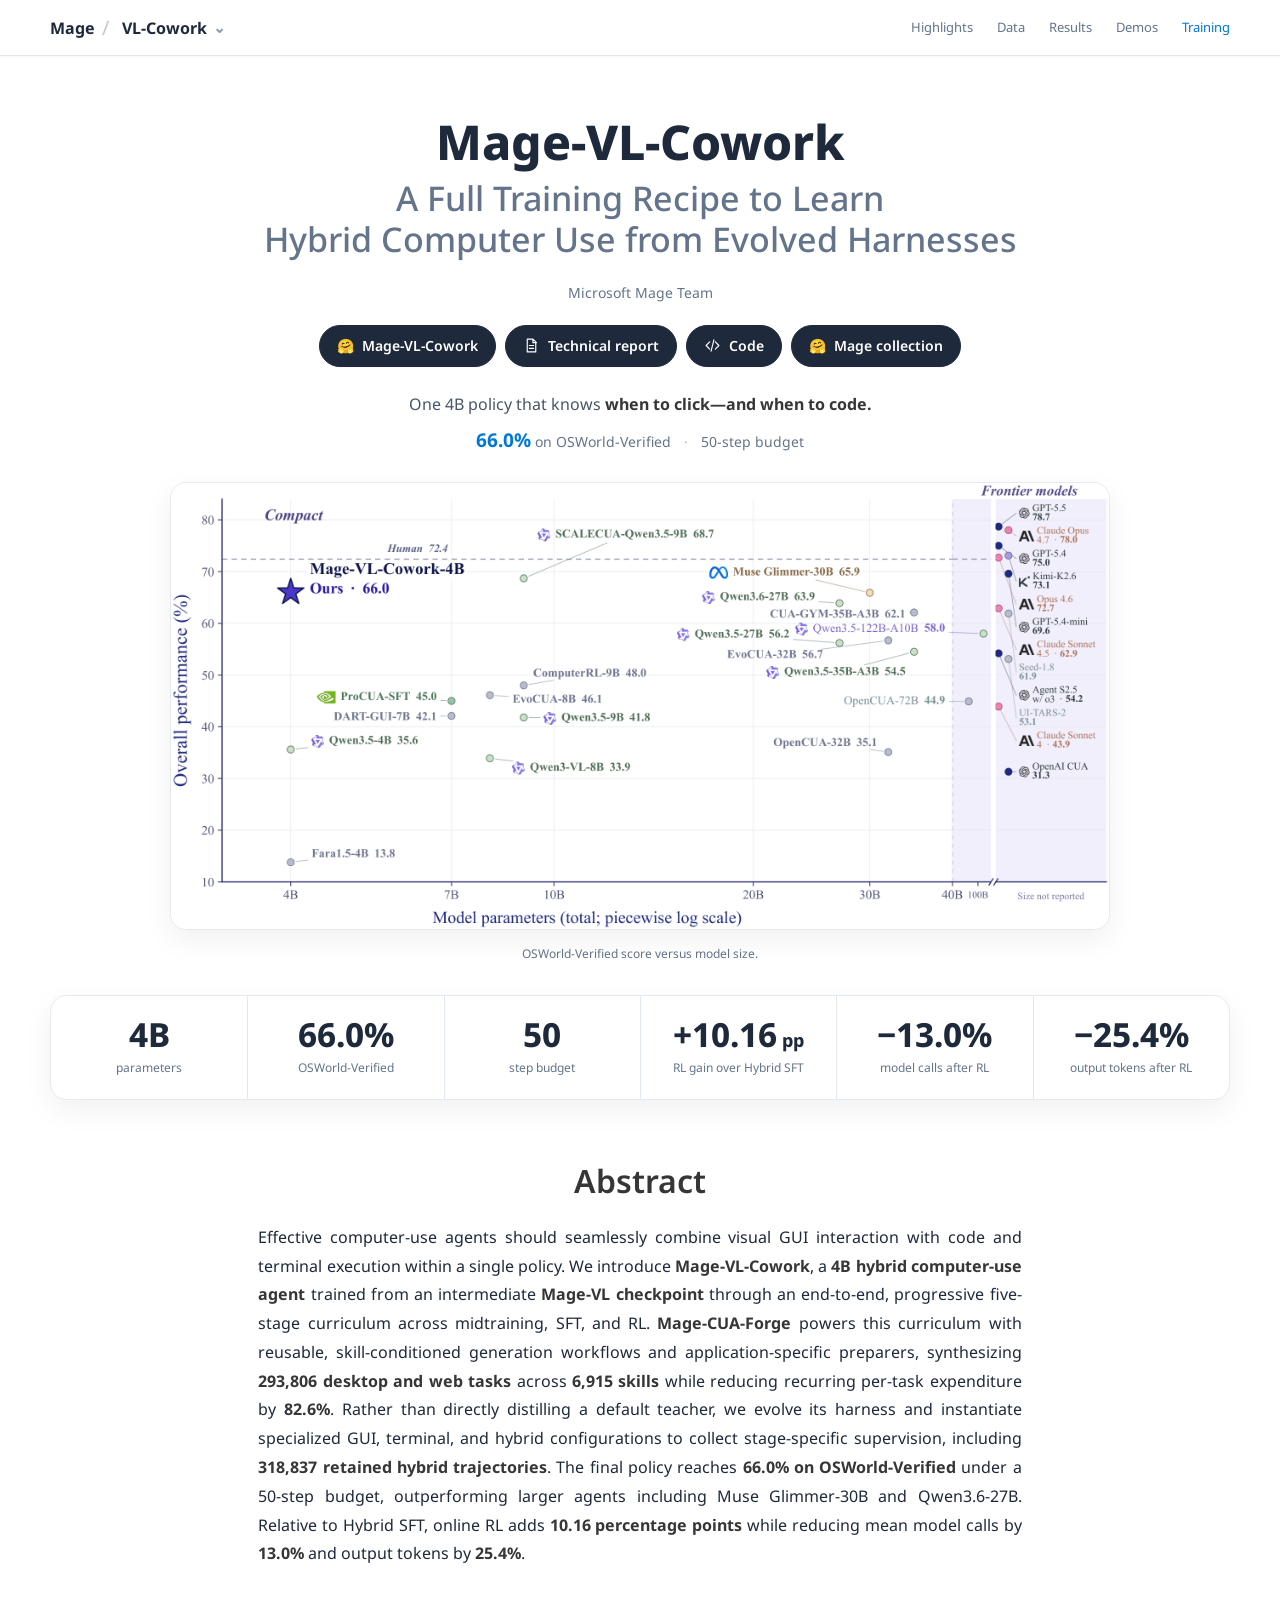
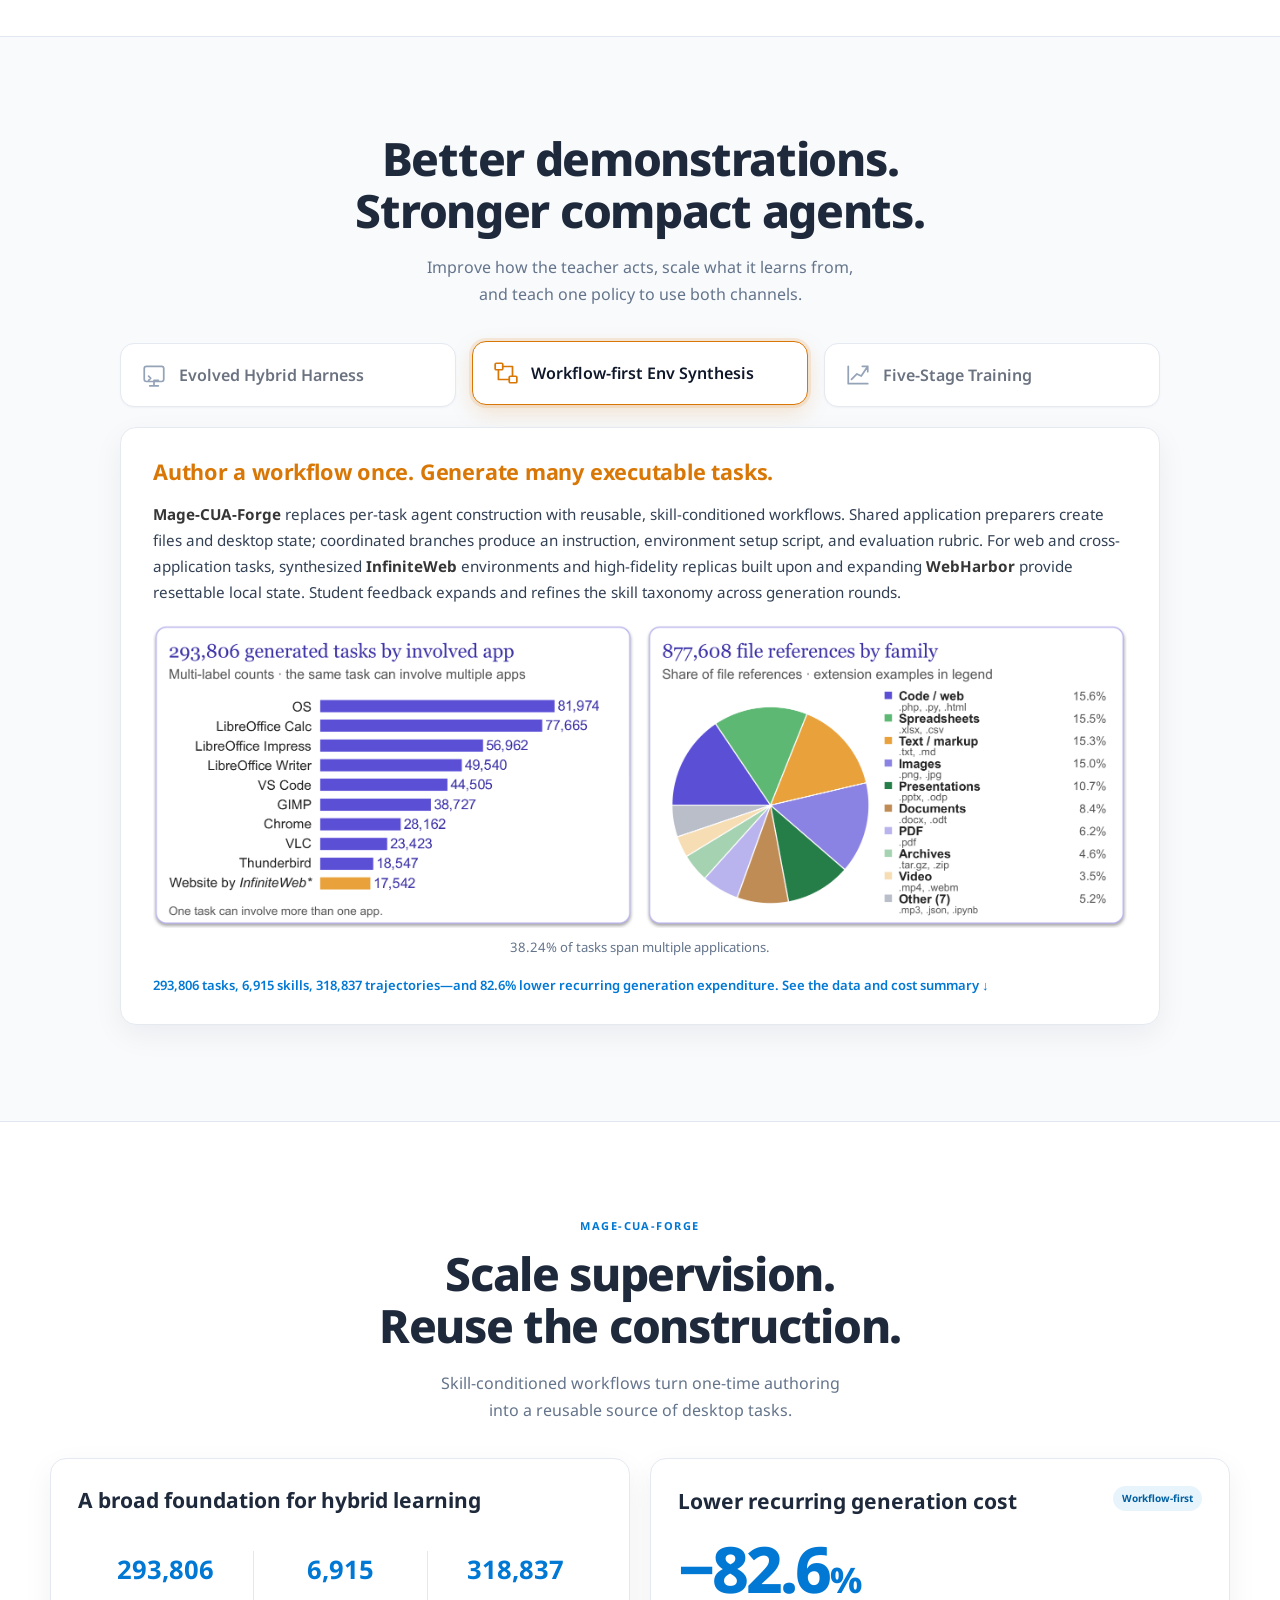
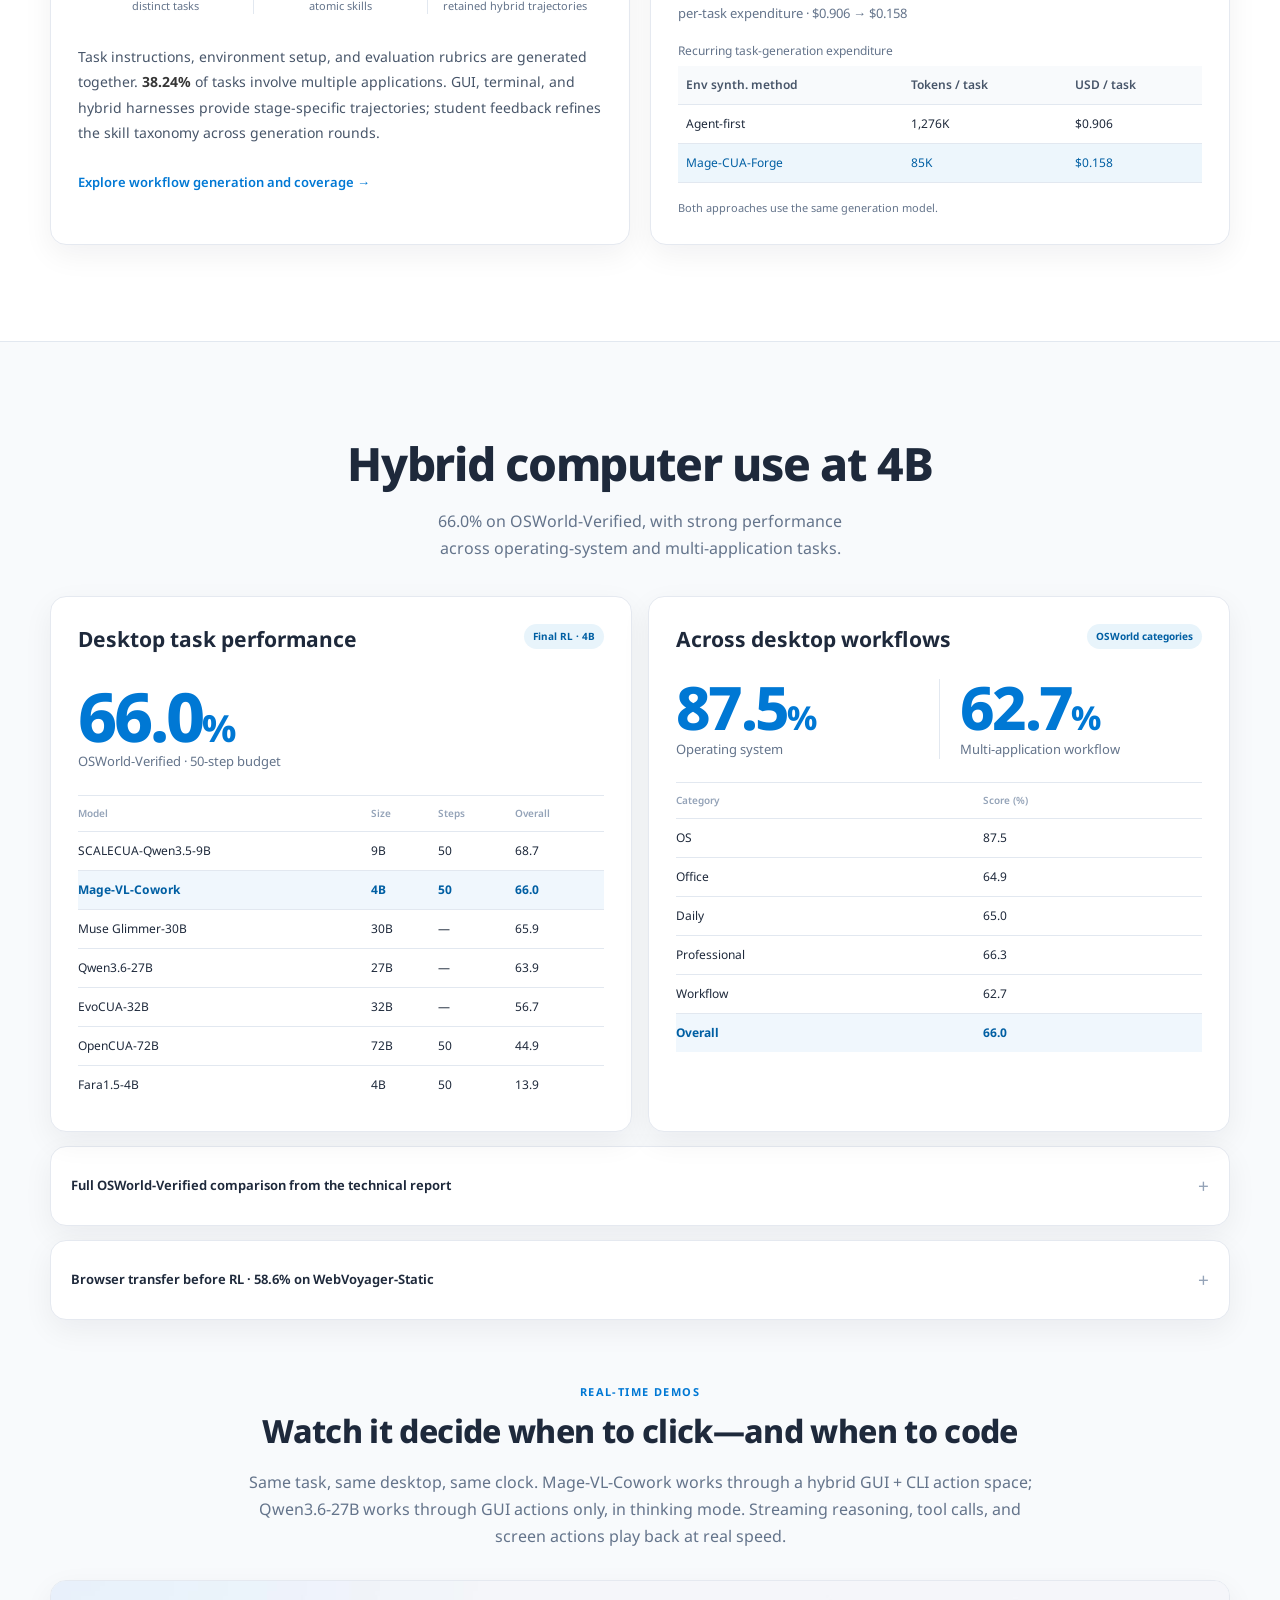
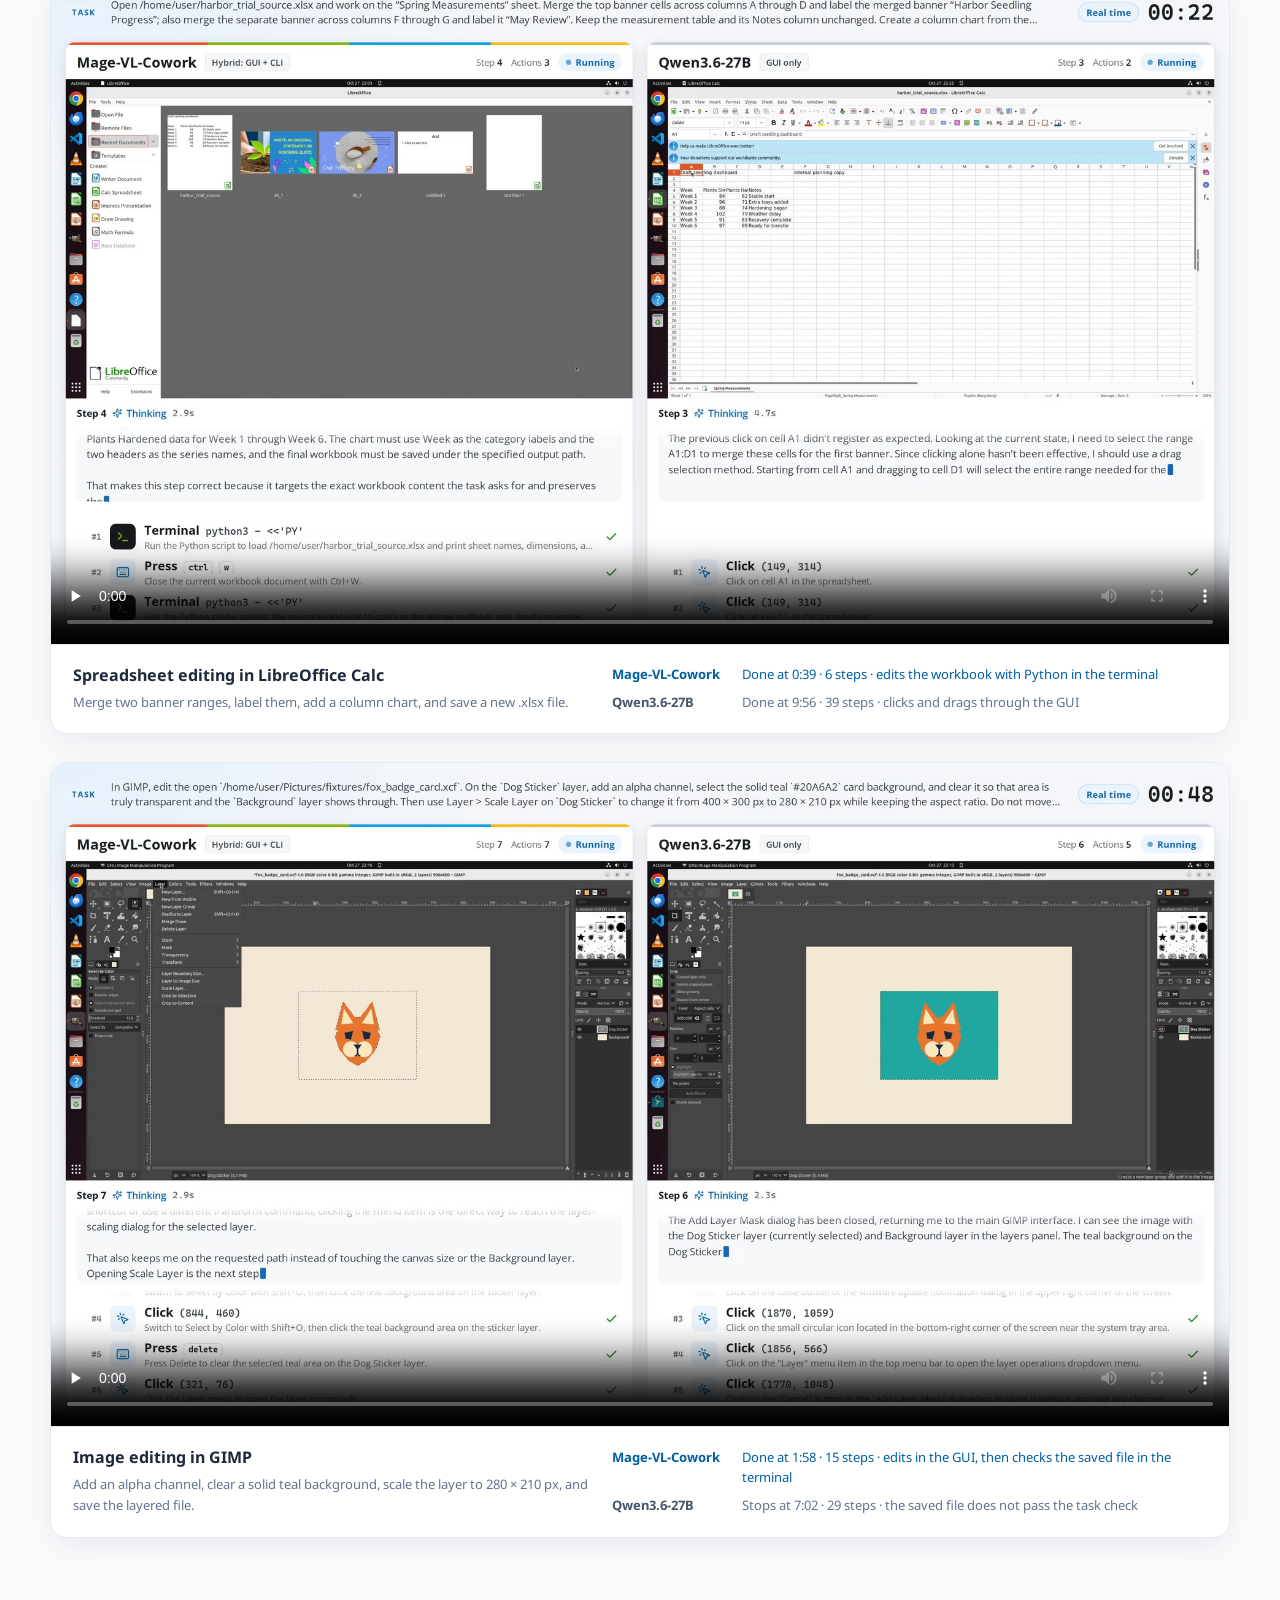
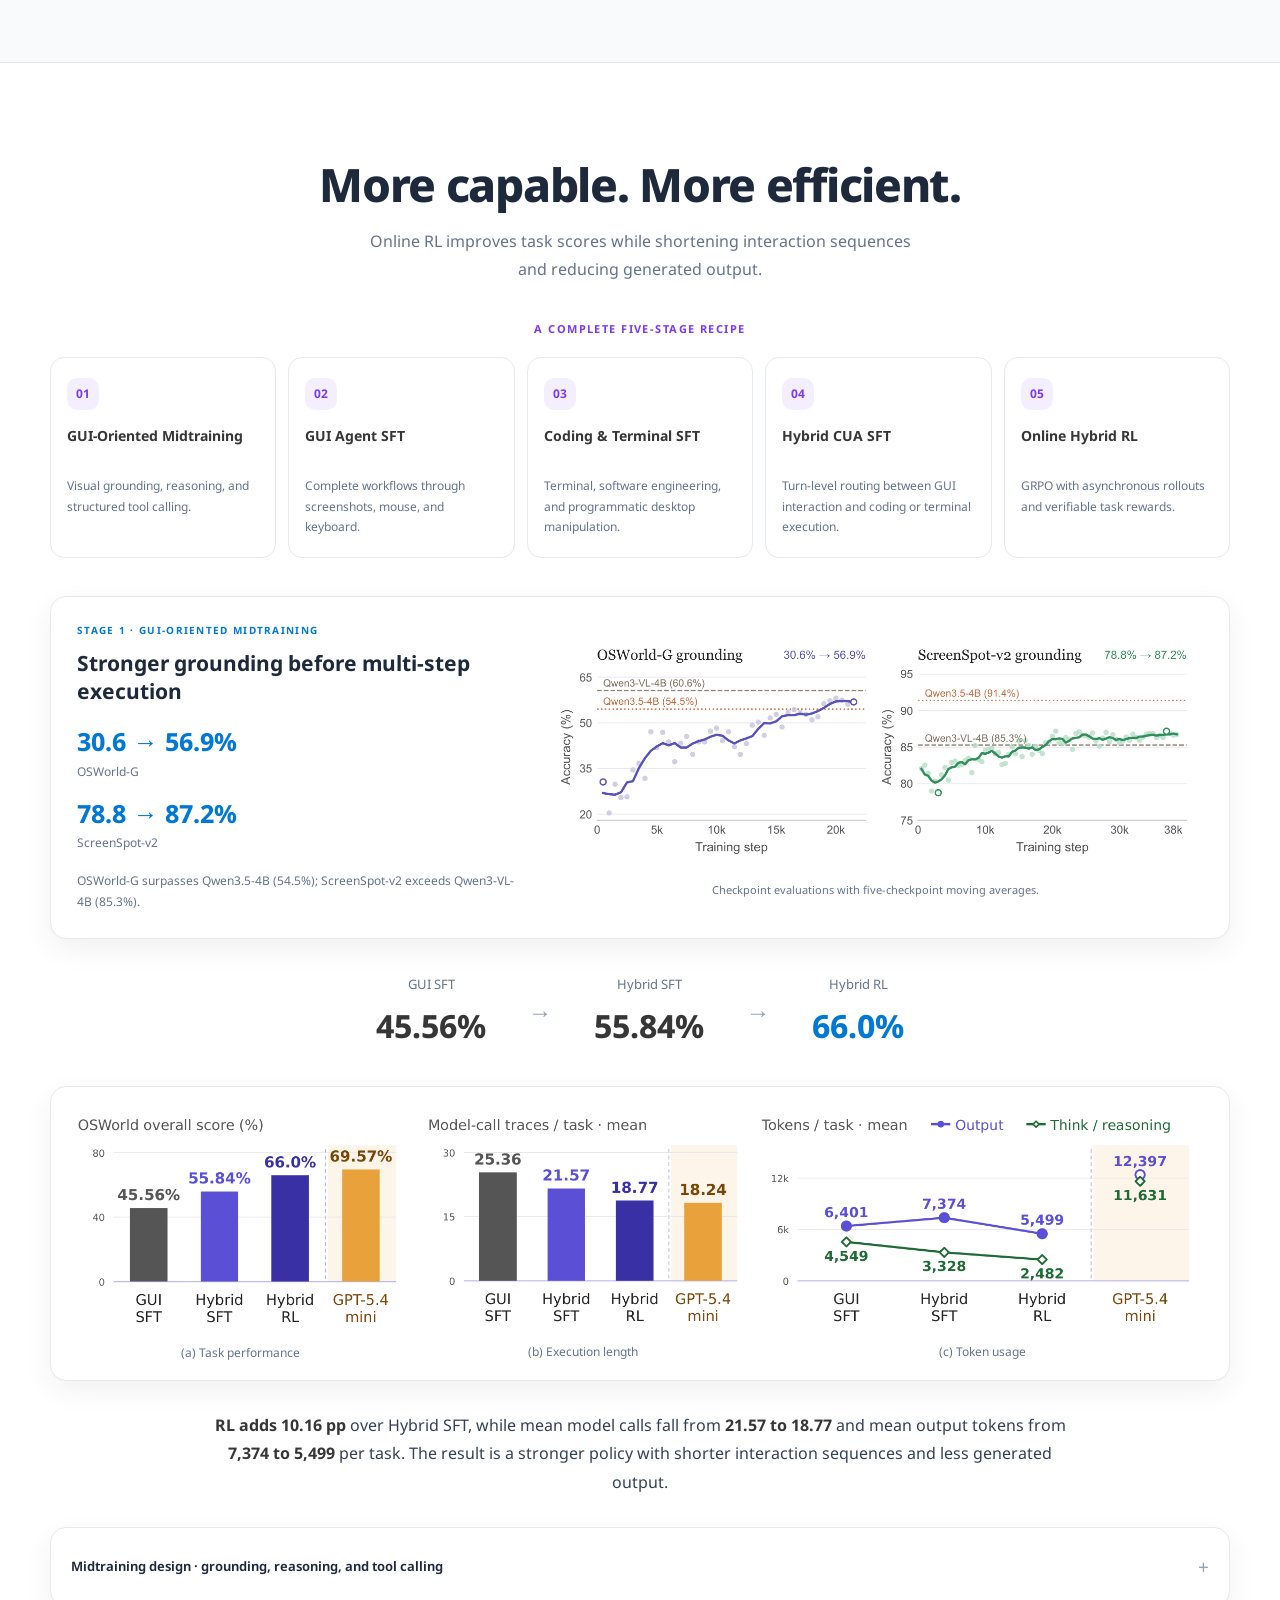
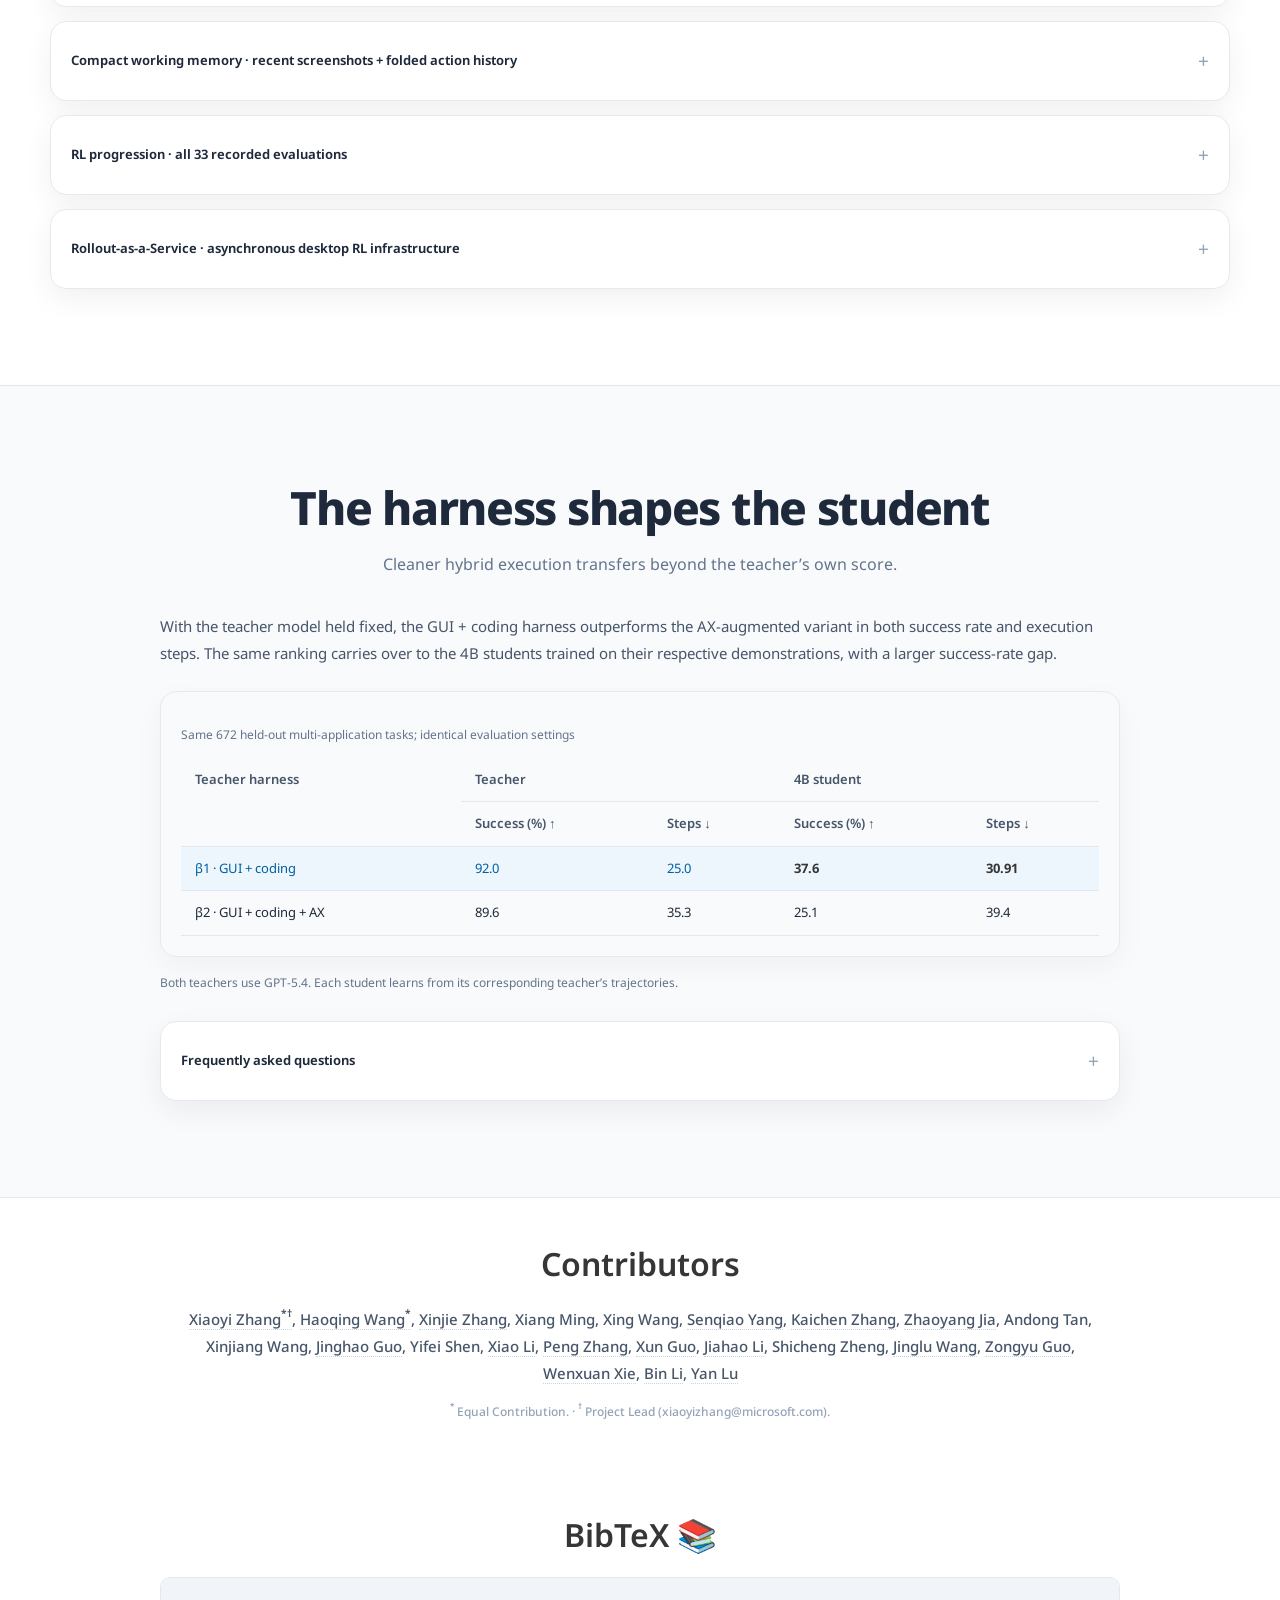
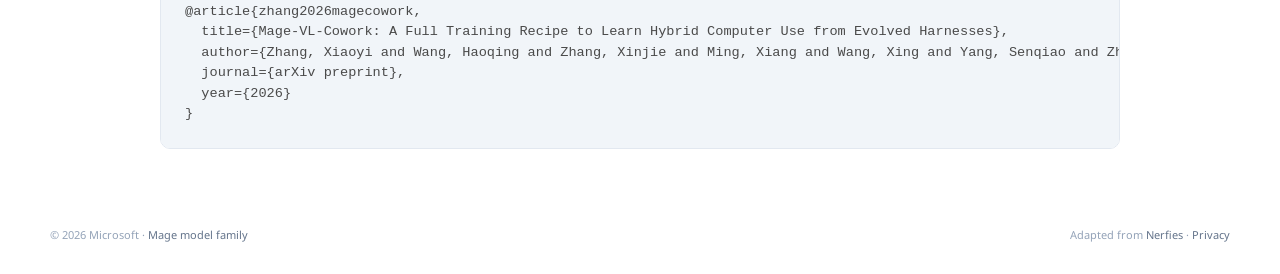
==== commit 1c17d413: "web/cowork: update model/code/report links, contributors, BibTeX, and PDF" ====
--- a/cowork/index.html
+++ b/cowork/index.html
@@ -323,10 +323,11 @@
 <header class="rf-hero">
 <div class="rf-container">
 <h1 class="rf-report-title"><span class="rf-report-model">Mage-VL-Cowork</span><span class="rf-report-subtitle">A Full Training Recipe to Learn<br/>Hybrid Computer Use from Evolved Harnesses</span></h1>
-<p class="rf-report-description">Microsoft Mage Team</p>
+<p class="rf-report-description"><a href="#contributors">Microsoft Mage Team</a></p>
 <div class="rf-actions">
-<a class="rf-button" href="assets/Mage-VL-Cowork.pdf" rel="noopener" target="_blank"><svg aria-hidden="true" viewbox="0 0 24 24"><path d="M14 3H6v18h12V7l-4-4ZM14 3v5h5M9 12h6M9 16h6"></path></svg> Technical report</a>
-<a class="rf-button" href="https://github.com/microsoft/Mage" rel="noopener" target="_blank"><svg aria-hidden="true" viewbox="0 0 24 24"><path d="m8 7-5 5 5 5m8-10 5 5-5 5M14 4l-4 16"></path></svg> Family code</a>
+<a class="rf-button" href="https://huggingface.co/microsoft/Mage-VL-Cowork" rel="noopener" target="_blank"><span aria-hidden="true">🤗</span> Mage-VL-Cowork</a>
+<a class="rf-button" href="https://github.com/microsoft/Mage/blob/main/assets/mage_vl_cowork_tech_report.pdf" rel="noopener" target="_blank"><svg aria-hidden="true" viewbox="0 0 24 24"><path d="M14 3H6v18h12V7l-4-4ZM14 3v5h5M9 12h6M9 16h6"></path></svg> Technical report</a>
+<a class="rf-button" href="https://github.com/microsoft/Mage/tree/main/mage_vl_cowork" rel="noopener" target="_blank"><svg aria-hidden="true" viewbox="0 0 24 24"><path d="m8 7-5 5 5 5m8-10 5 5-5 5M14 4l-4 16"></path></svg> Code</a>
 <a class="rf-button" href="https://huggingface.co/collections/microsoft/mage" rel="noopener" target="_blank"><span aria-hidden="true">🤗</span> Mage collection</a>
 </div>
 <p class="cw-tagline">One 4B policy that knows <strong>when to click—and when to code.</strong></p><p class="cw-hero-result"><strong>66.0%</strong> on OSWorld-Verified <span aria-hidden="true">·</span> 50-step budget</p>
@@ -468,6 +469,49 @@
 </div></details>
 </div>
 </section>
+<section class="section rf-contributors-section" id="contributors">
+<div class="container is-max-desktop content has-text-centered">
+<h2 class="title is-3">Contributors</h2>
+<div aria-label="Mage-VL-Cowork contributors" class="rf-publication-authors">
+<p class="rf-author-list">
+<span class="rf-author"><a href="https://www.microsoft.com/en-us/research/people/xiaoyizhang/" rel="noopener" target="_blank">Xiaoyi Zhang<sup>*†</sup></a></span>,
+<span class="rf-author"><a href="https://hqhq1025.github.io/" rel="noopener" target="_blank">Haoqing Wang<sup>*</sup></a></span>,
+<span class="rf-author"><a href="https://xinjie-q.github.io/" rel="noopener" target="_blank">Xinjie Zhang</a></span>,
+<span class="rf-author">Xiang Ming</span>,
+<span class="rf-author">Xing Wang</span>,
+<span class="rf-author"><a href="https://senqiaoyang.com/" rel="noopener" target="_blank">Senqiao Yang</a></span>,
+<span class="rf-author"><a href="https://kcz358.github.io/" rel="noopener" target="_blank">Kaichen Zhang</a></span>,
+<span class="rf-author"><a href="https://scholar.google.com/citations?user=ObkbCWkAAAAJ&amp;hl=zh-CN" rel="noopener" target="_blank">Zhaoyang Jia</a></span>,
+<span class="rf-author">Andong Tan</span>,
+<span class="rf-author">Xinjiang Wang</span>,
+<span class="rf-author"><a href="https://github.com/Jinghao-Guo" rel="noopener" target="_blank">Jinghao Guo</a></span>,
+<span class="rf-author">Yifei Shen</span>,
+<span class="rf-author"><a href="https://pableeto.github.io/" rel="noopener" target="_blank">Xiao Li</a></span>,
+<span class="rf-author"><a href="https://scholar.google.com/citations?user=0mwuIw8AAAAJ&amp;hl=en" rel="noopener" target="_blank">Peng Zhang</a></span>,
+<span class="rf-author"><a href="https://www.microsoft.com/en-us/research/people/xunguo/" rel="noopener" target="_blank">Xun Guo</a></span>,
+<span class="rf-author"><a href="https://www.microsoft.com/en-us/research/people/jiahali/" rel="noopener" target="_blank">Jiahao Li</a></span>,
+<span class="rf-author">Shicheng Zheng</span>,
+<span class="rf-author"><a href="https://jingluw.github.io/" rel="noopener" target="_blank">Jinglu Wang</a></span>,
+<span class="rf-author"><a href="https://zongyuguo.github.io/" rel="noopener" target="_blank">Zongyu Guo</a></span>,
+<span class="rf-author"><a href="https://www.microsoft.com/en-us/research/people/wenxie/" rel="noopener" target="_blank">Wenxuan Xie</a></span>,
+<span class="rf-author"><a href="https://www.microsoft.com/en-us/research/people/libin/" rel="noopener" target="_blank">Bin Li</a></span>,
+<span class="rf-author"><a href="https://www.microsoft.com/en-us/research/people/yanlu/" rel="noopener" target="_blank">Yan Lu</a></span>
+</p>
+<p class="rf-author-notes"><sup>*</sup> Equal Contribution. <span aria-hidden="true">·</span> <sup>†</sup> Project Lead (<a href="mailto:xiaoyizhang@microsoft.com">xiaoyizhang@microsoft.com</a>).</p>
+</div>
+</div>
+</section>
+<section class="section" id="BibTeX">
+<div class="container is-max-desktop content">
+<h2 class="title is-3 has-text-centered">BibTeX 📚</h2>
+<pre><code>@article{zhang2026magecowork,
+  title={Mage-VL-Cowork: A Full Training Recipe to Learn Hybrid Computer Use from Evolved Harnesses},
+  author={Zhang, Xiaoyi and Wang, Haoqing and Zhang, Xinjie and Ming, Xiang and Wang, Xing and Yang, Senqiao and Zhang, Kaichen and Jia, Zhaoyang and Tan, Andong and Wang, Xinjiang and others},
+  journal={arXiv preprint},
+  year={2026}
+}</code></pre>
+</div>
+</section>
 </main>
 <footer class="rf-footer"><div class="rf-container"><div class="rf-footer-inner"><div>© 2026 Microsoft · <a href="../">Mage model family</a></div><div>Adapted from <a href="https://nerfies.github.io/" rel="noopener" target="_blank">Nerfies</a> · <a href="https://go.microsoft.com/fwlink/?LinkId=521839" rel="noopener" target="_blank">Privacy</a></div></div></div></footer>
 <dialog aria-label="Expanded paper figure" class="cw-lightbox"><button aria-label="Close expanded figure" class="cw-lightbox-close" type="button">×</button><figure><img alt="" src="static/imgs/teaser-v18.png"/><figcaption></figcaption><p class="cw-figure-links"><a class="cw-original-pdf" href="assets/teaser-v18.pdf" rel="noopener" target="_blank">Open PDF ↗</a><a class="cw-original-image" href="static/imgs/teaser-v18.png" rel="noopener" target="_blank">Open full-resolution image ↗</a></p></figure></dialog>
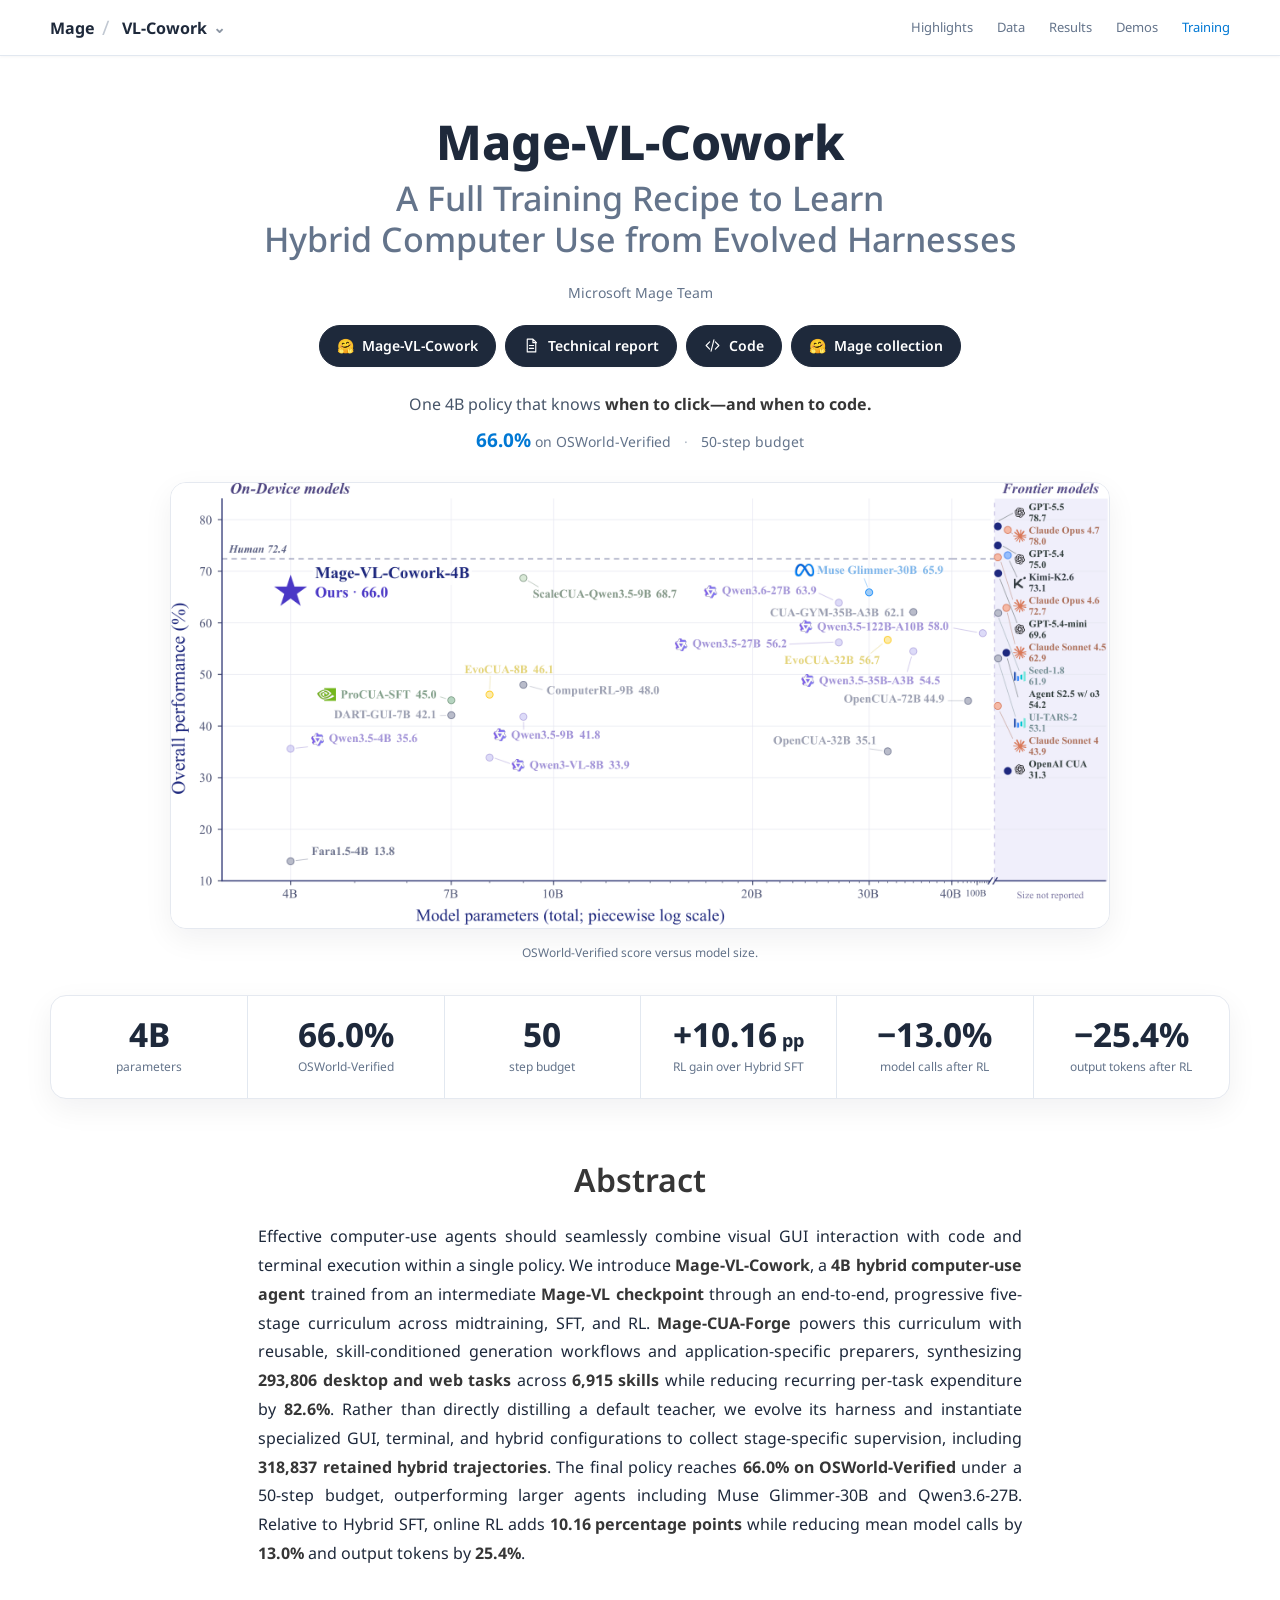
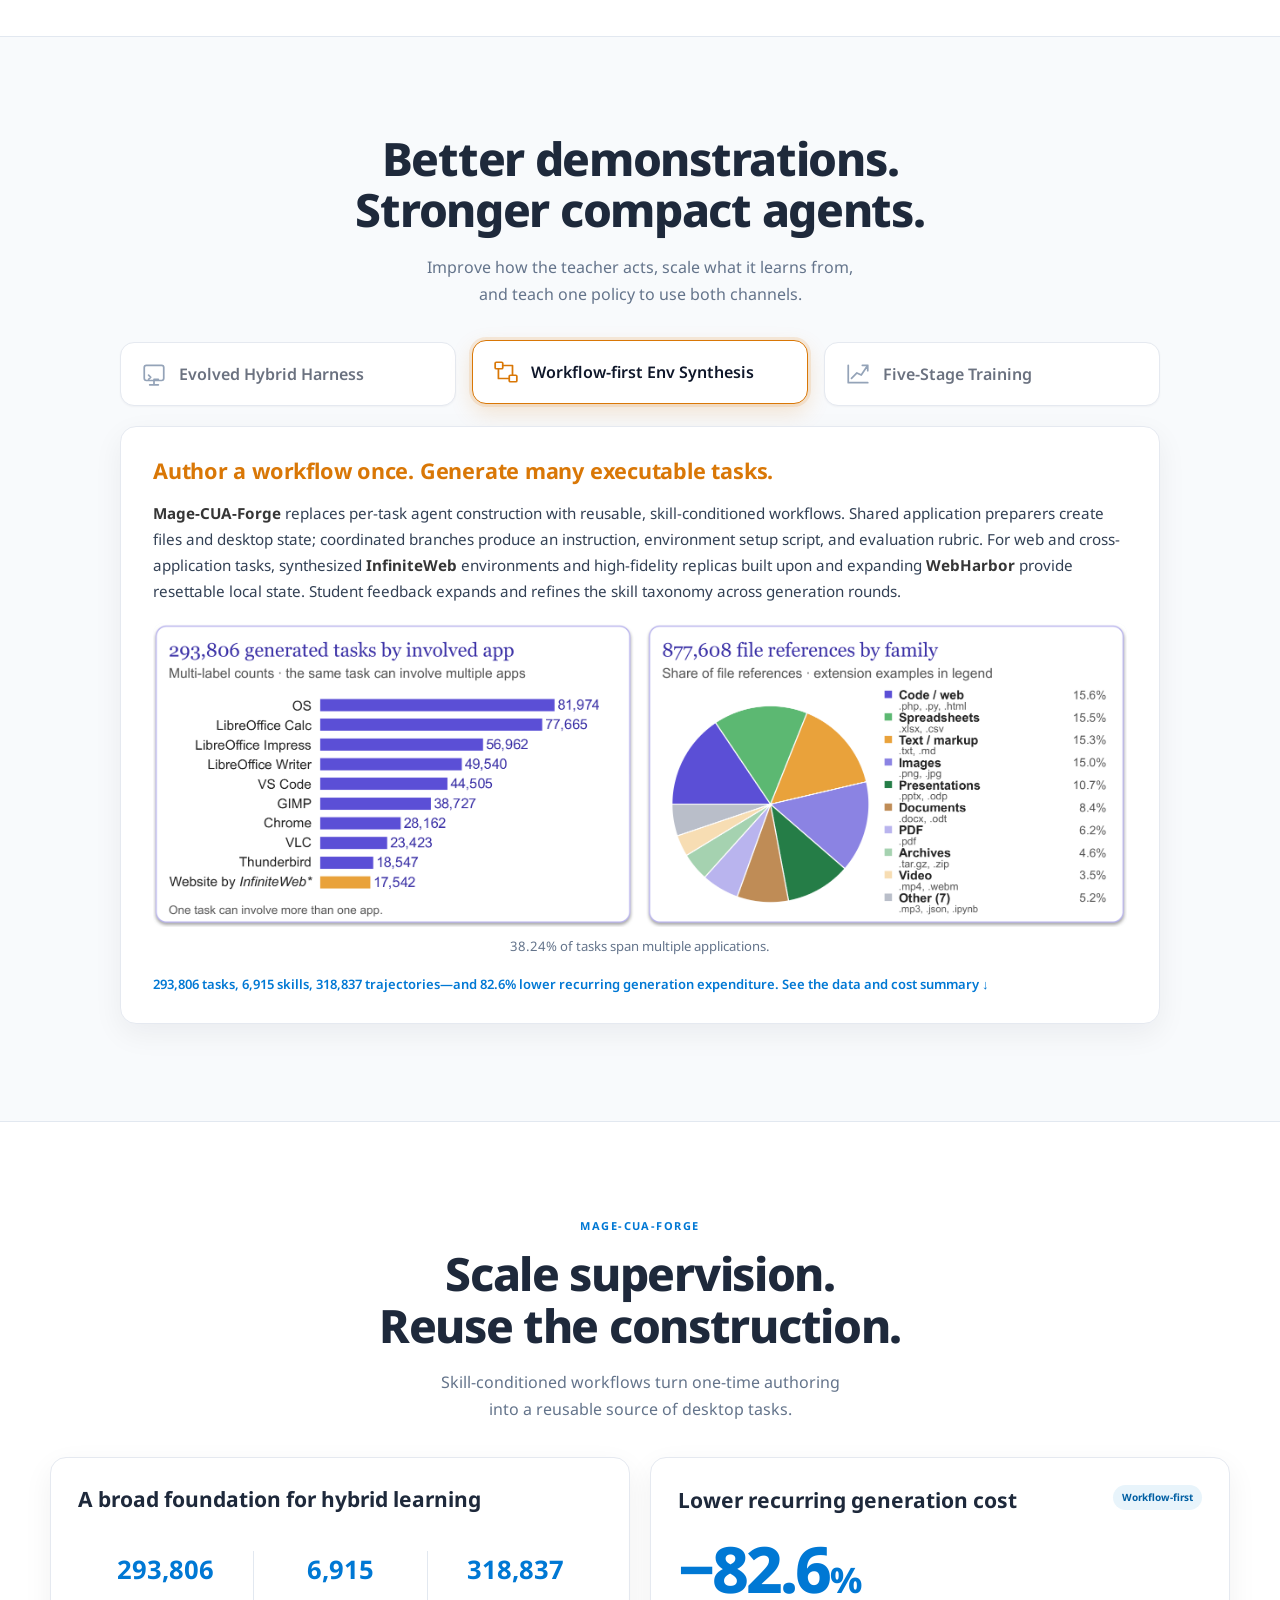
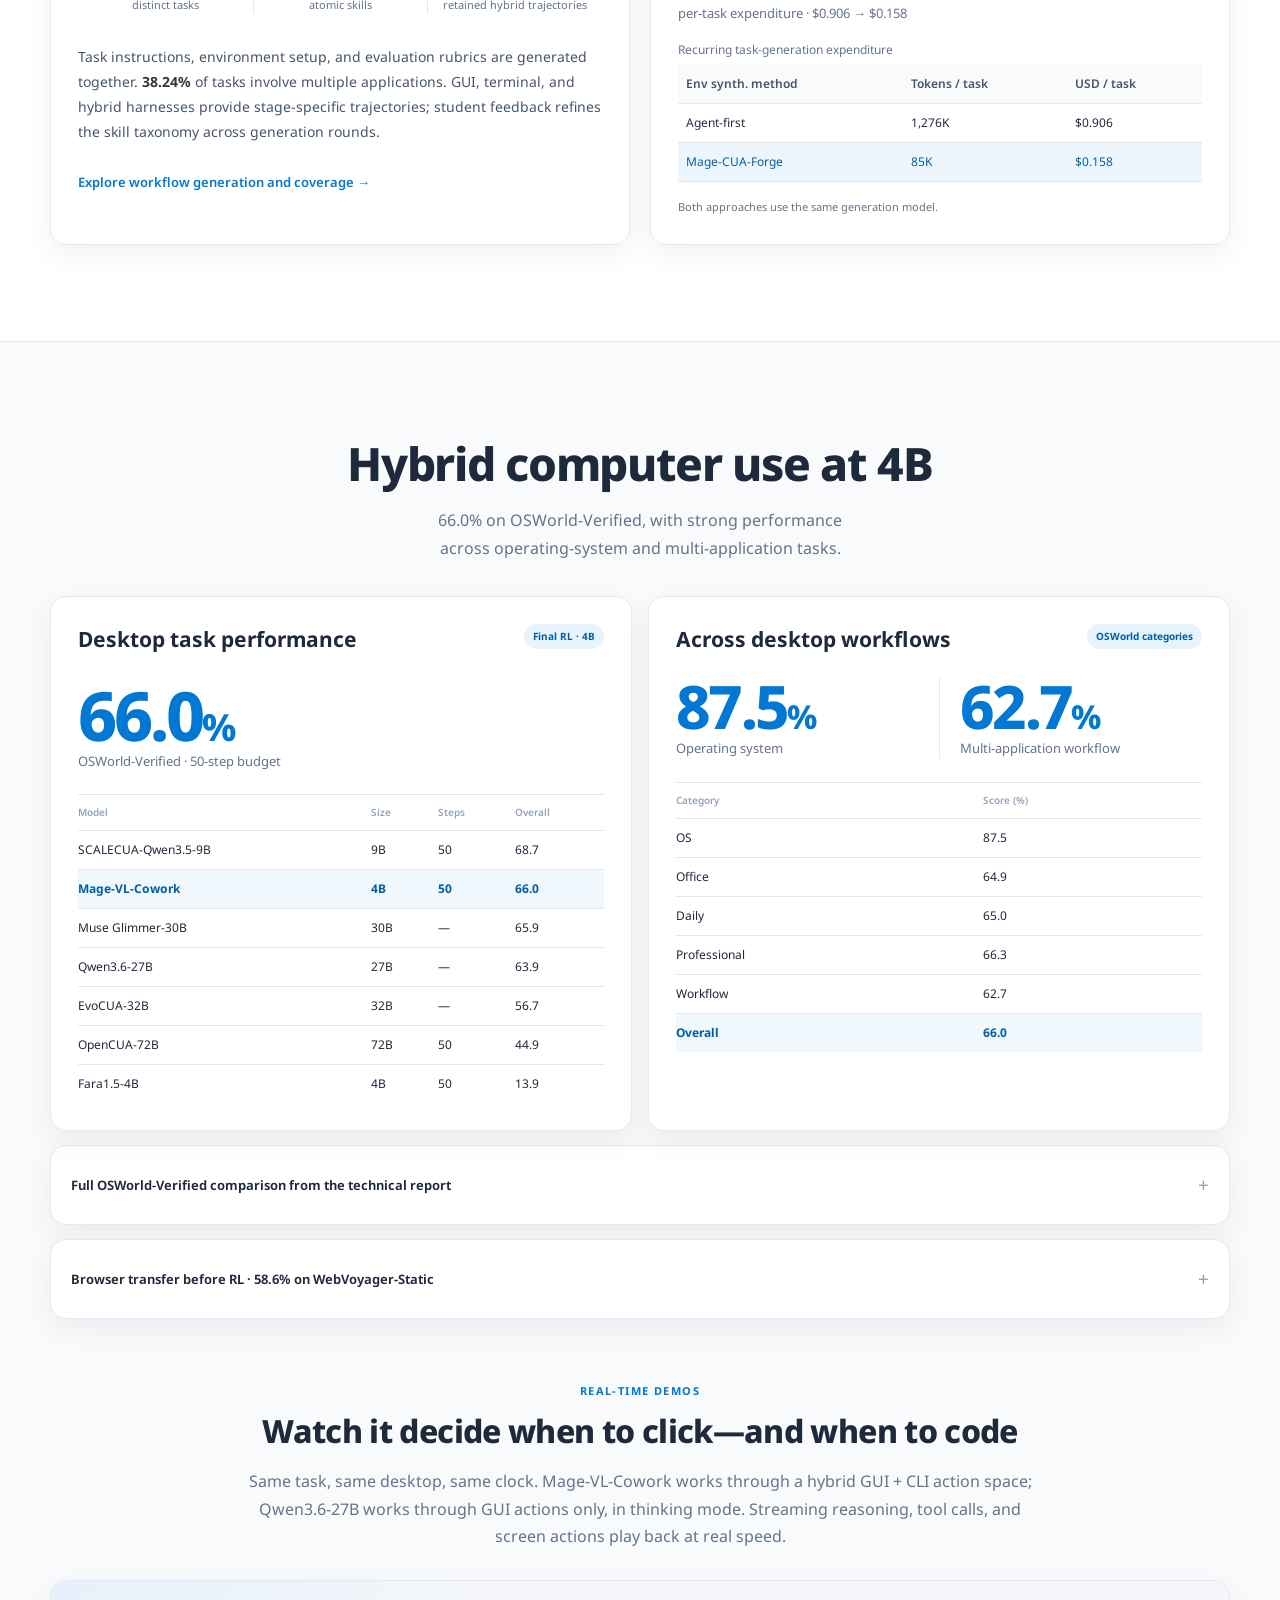
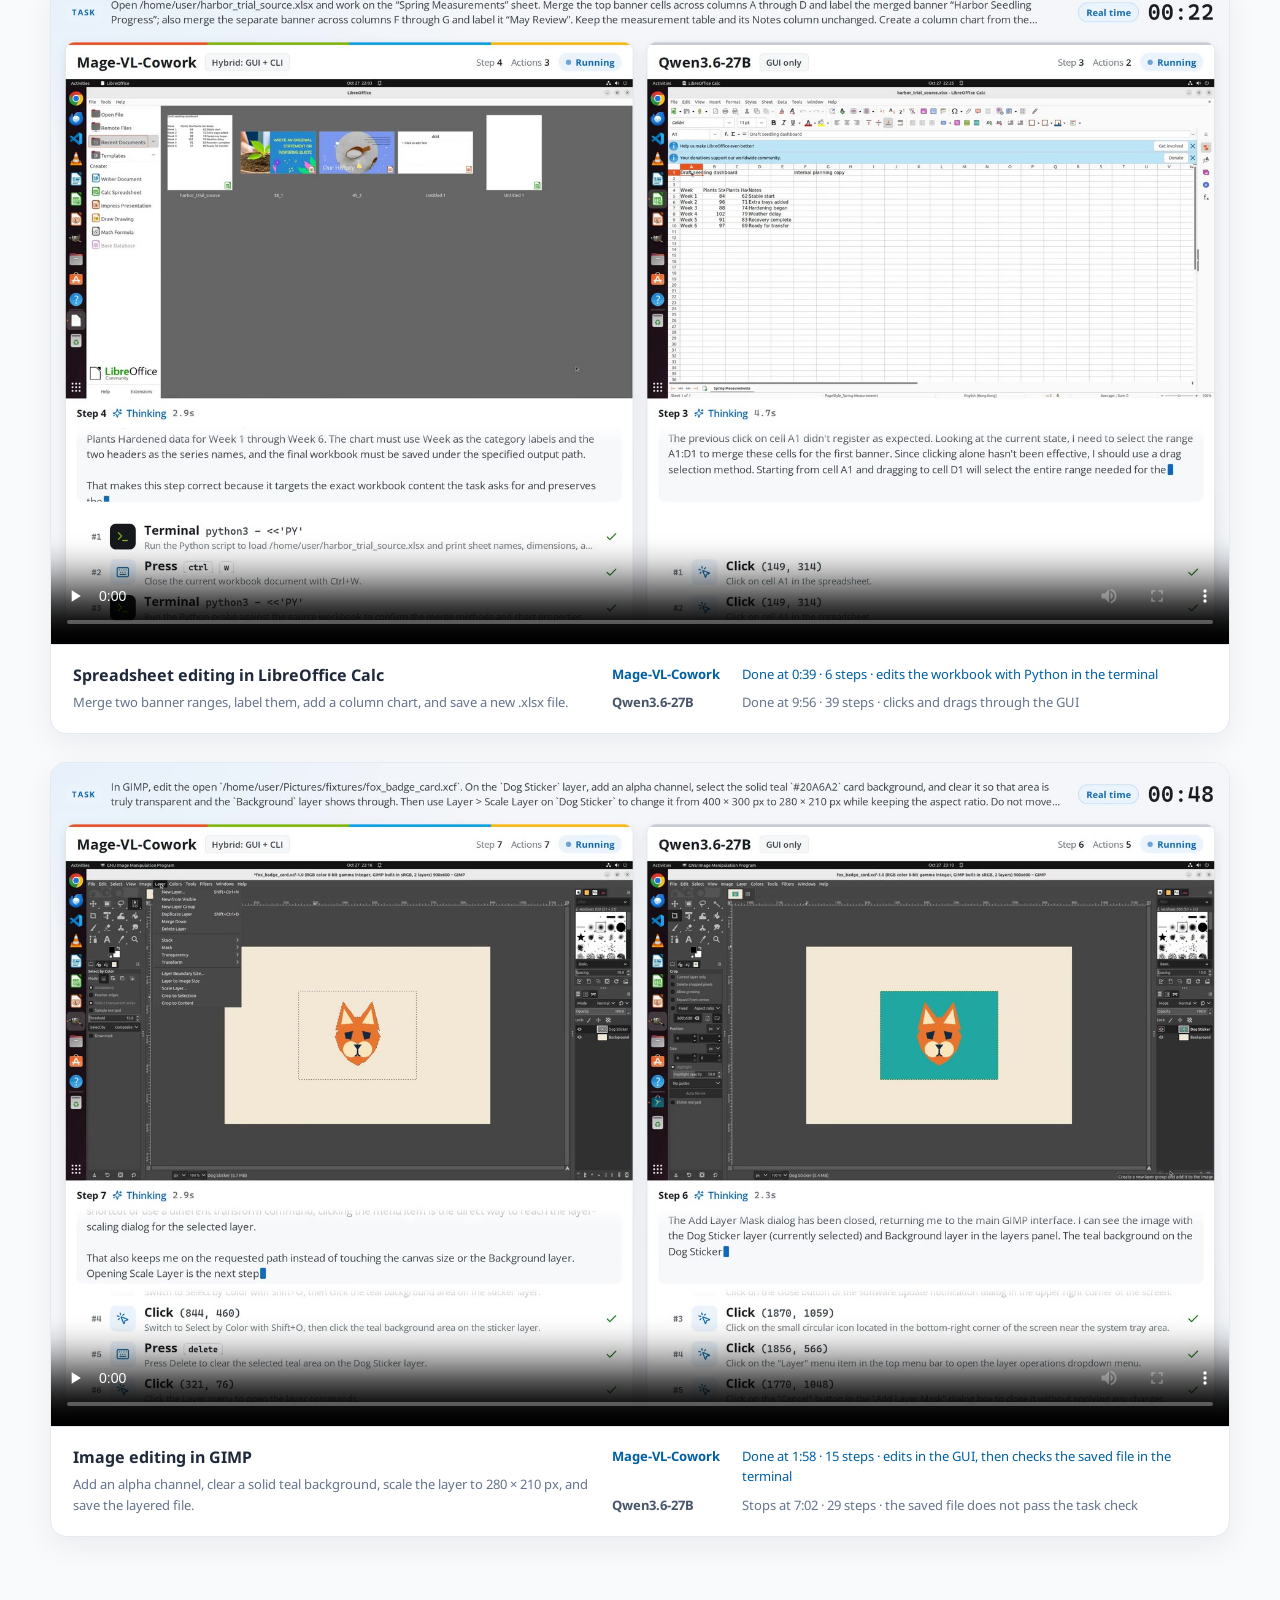
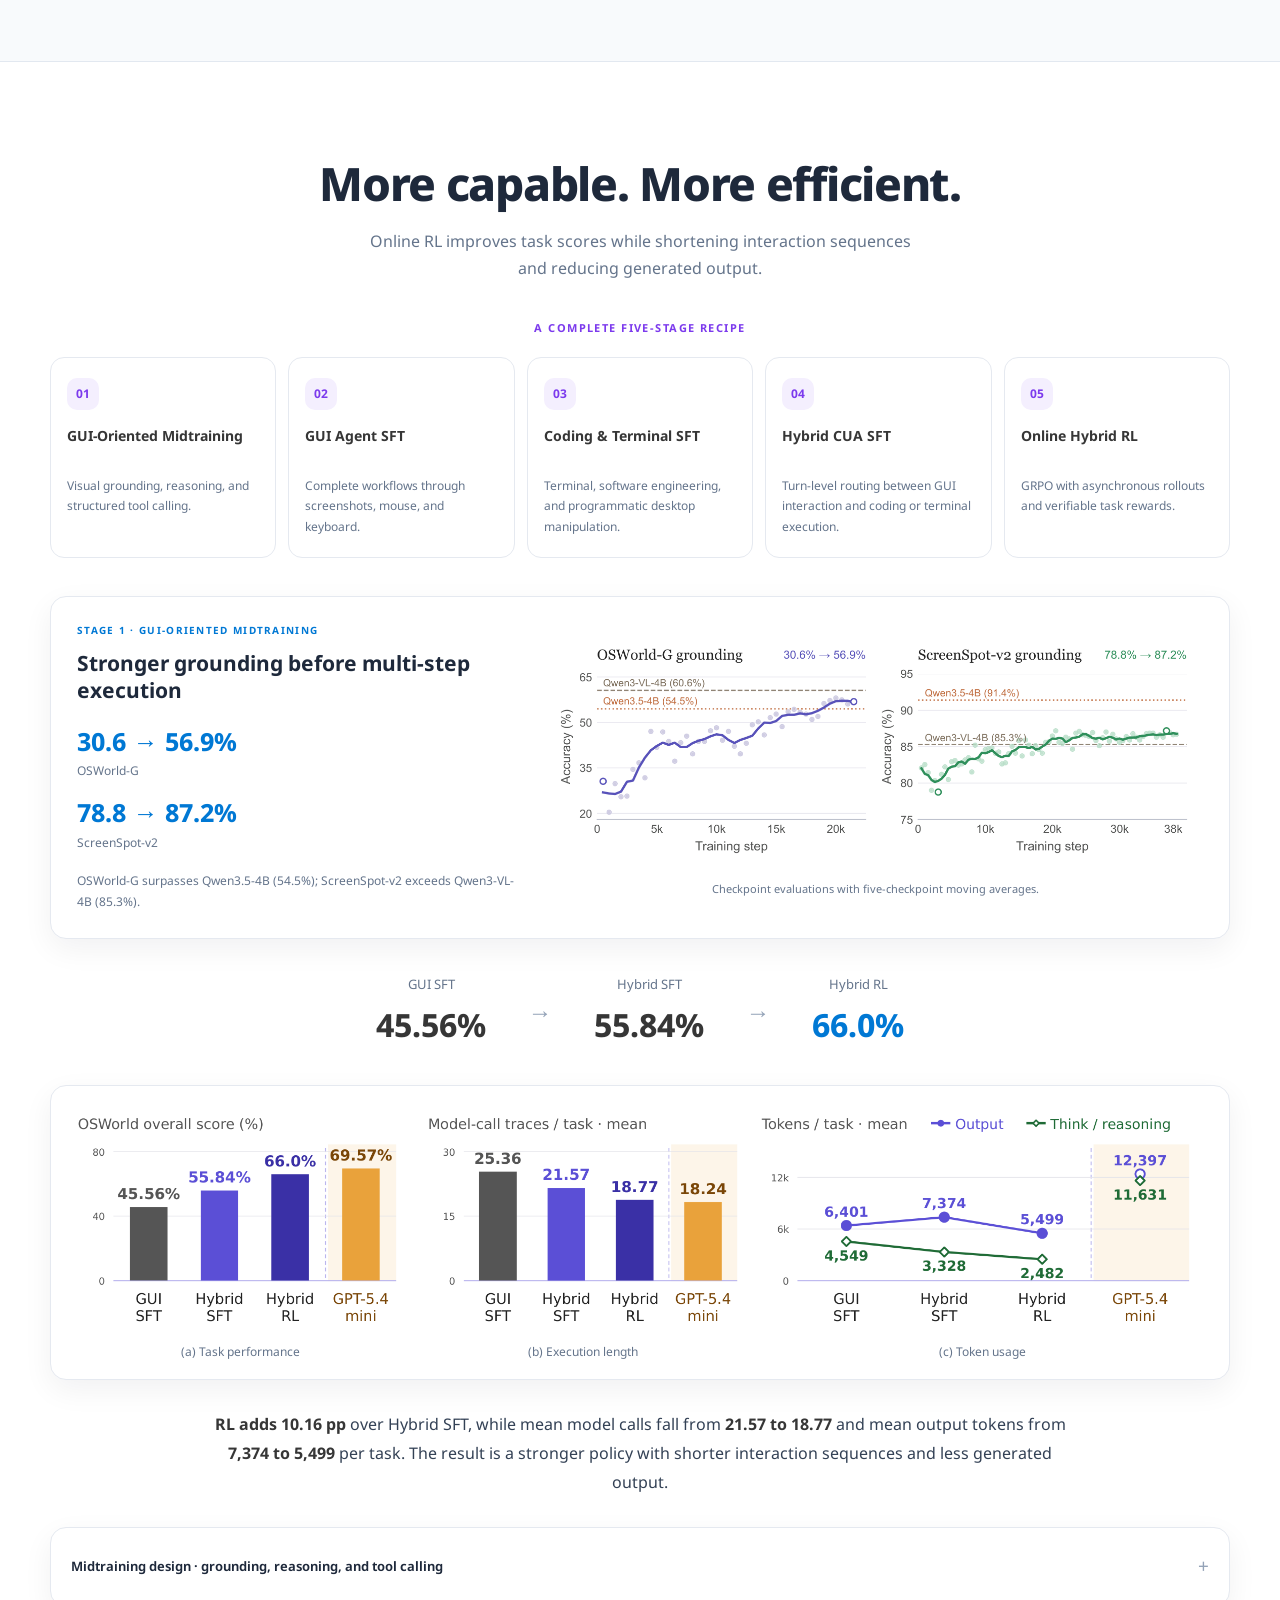
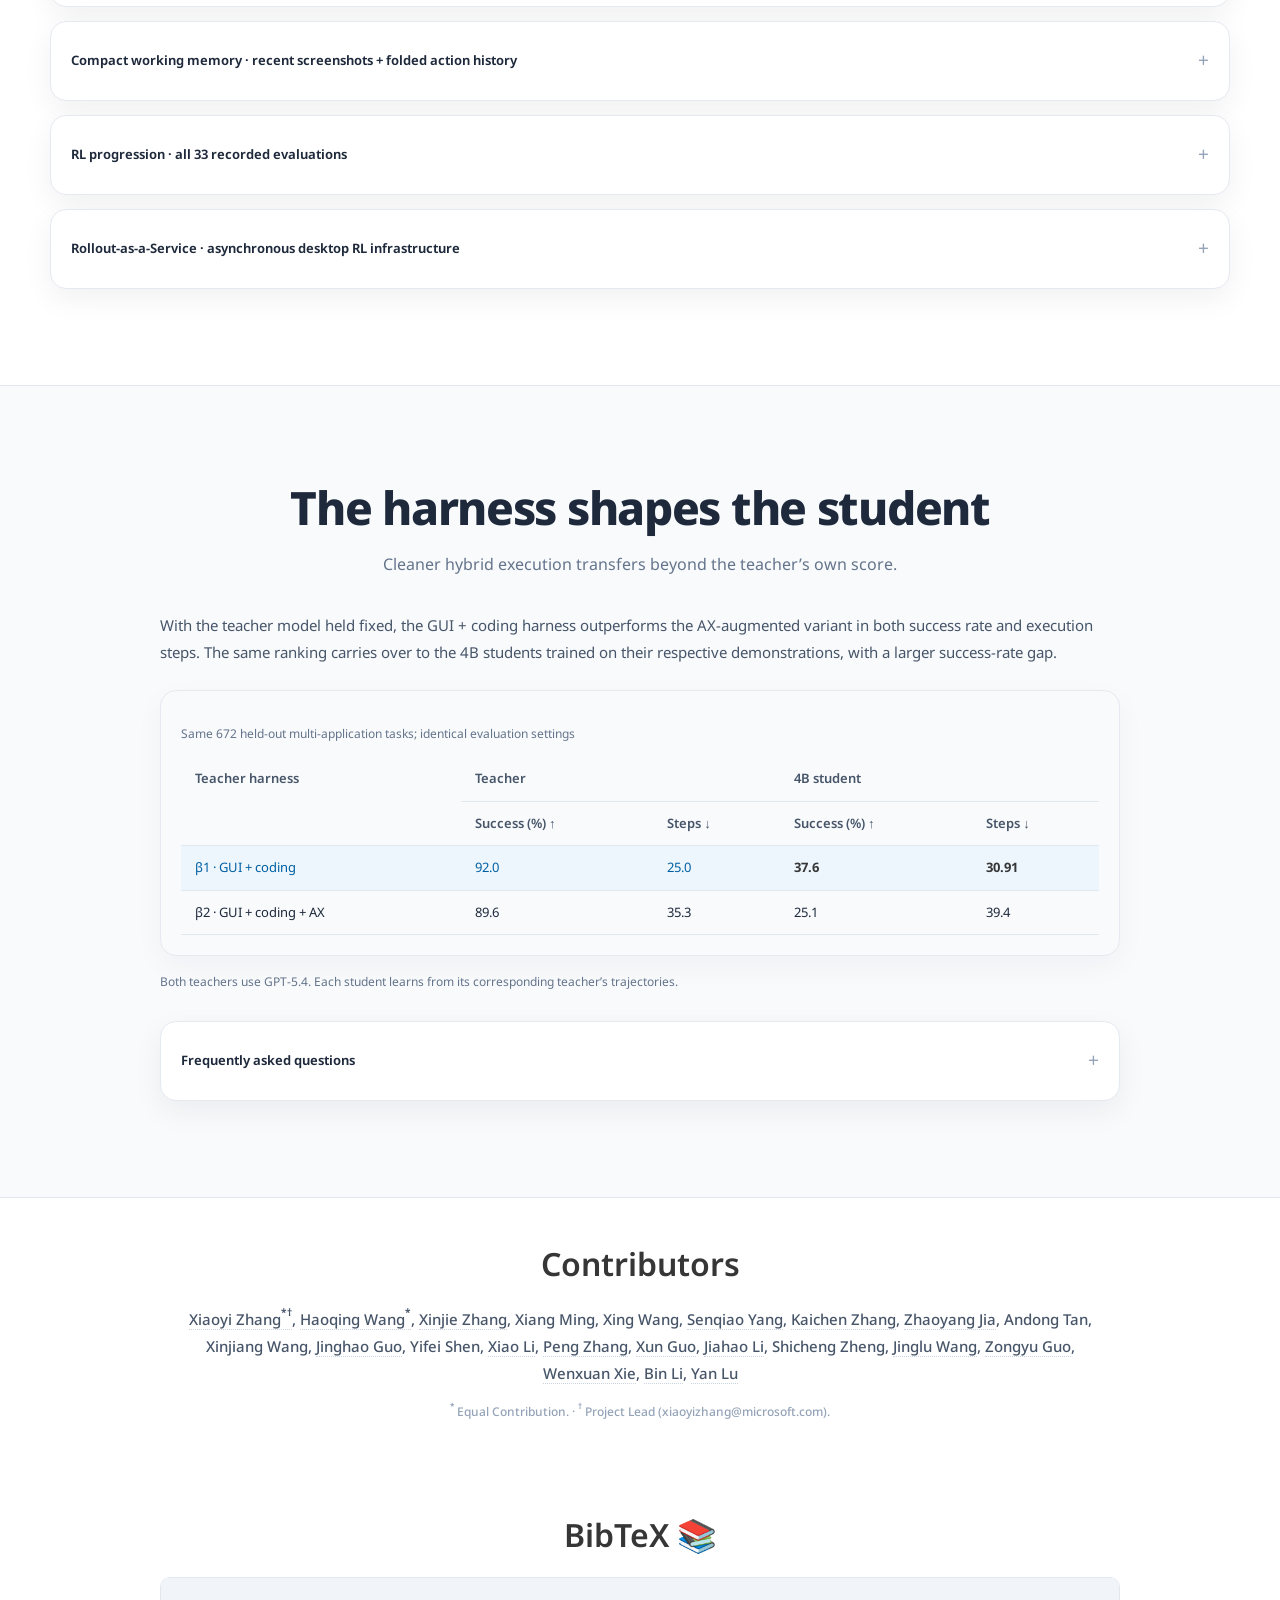
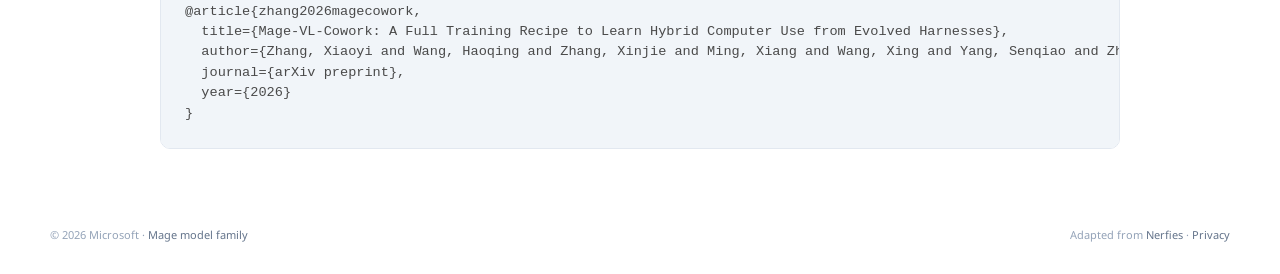
==== commit b7a6663f: "web: replace Cowork teaser with updated author-provided figure" ====
--- a/cowork/index.html
+++ b/cowork/index.html
@@ -13,14 +13,14 @@
 <meta content="Hybrid computer use at 4B: one policy that knows when to click and when to code. 66.0% on OSWorld-Verified, evolved-harness supervision, workflow-first data generation, and a five-stage training recipe." property="og:description"/>
 <meta content="website" property="og:type"/>
 <meta content="en_US" property="og:locale"/>
-<meta content="https://microsoft.github.io/Mage/cowork/static/imgs/teaser-v18.png" property="og:image"/>
-<meta content="2206" property="og:image:width"/>
+<meta content="https://microsoft.github.io/Mage/cowork/static/imgs/teaser-20261030-wx.png" property="og:image"/>
+<meta content="2208" property="og:image:width"/>
 <meta content="1048" property="og:image:height"/>
 <meta content="Mage-VL-Cowork reaches 66.0% on OSWorld-Verified with 4B parameters." property="og:image:alt"/>
 <meta content="summary_large_image" name="twitter:card"/>
 <meta content="Mage-VL-Cowork: 4B hybrid computer-use agent, 66.0% on OSWorld-Verified" name="twitter:title"/>
 <meta content="One 4B policy that knows when to click and when to code. Evolved agent harness, workflow-first task synthesis, and five-stage training." name="twitter:description"/>
-<meta content="https://microsoft.github.io/Mage/cowork/static/imgs/teaser-v18.png" name="twitter:image"/>
+<meta content="https://microsoft.github.io/Mage/cowork/static/imgs/teaser-20261030-wx.png" name="twitter:image"/>
 <link href="../llms.txt" rel="alternate" title="LLM-readable summary" type="text/plain"/>
 <script type="application/ld+json">
 {
@@ -105,8 +105,8 @@
    ],
    "primaryImageOfPage": {
     "@type": "ImageObject",
-    "url": "https://microsoft.github.io/Mage/cowork/static/imgs/teaser-v18.png",
-    "width": 2206,
+    "url": "https://microsoft.github.io/Mage/cowork/static/imgs/teaser-20261030-wx.png",
+    "width": 2208,
     "height": 1048
    },
    "mainEntity": {
@@ -130,7 +130,7 @@
    "abstract": "Effective computer-use agents should seamlessly combine visual GUI interaction with code and terminal execution within a single policy. We introduce Mage-VL-Cowork, a 4B hybrid computer-use agent trained from an intermediate Mage-VL checkpoint through an end-to-end, progressive five-stage curriculum across midtraining, SFT, and RL. Mage-CUA-Forge powers this curriculum with reusable, skill-conditioned generation workflows and application-specific preparers, synthesizing 293,806 desktop and web tasks across 6,915 skills while reducing recurring per-task expenditure by 82.6%. Rather than directly distilling a default teacher, we evolve its harness and instantiate specialized GUI, terminal, and hybrid configurations to collect stage-specific supervision, including 318,837 retained hybrid trajectories. The final policy reaches 66.0% on OSWorld-Verified under a 50-step budget, outperforming larger agents including Muse Glimmer-30B and Qwen3.6-27B. Relative to Hybrid SFT, online RL adds 10.16 percentage points while reducing mean model calls by 13.0% and output tokens by 25.4%.",
    "url": "https://microsoft.github.io/Mage/cowork/assets/Mage-VL-Cowork.pdf",
    "encodingFormat": "application/pdf",
-   "image": "https://microsoft.github.io/Mage/cowork/static/imgs/teaser-v18.png",
+   "image": "https://microsoft.github.io/Mage/cowork/static/imgs/teaser-20261030-wx.png",
    "author": {
     "@id": "https://microsoft.github.io/Mage/#mage-team"
    },
@@ -332,7 +332,7 @@
 </div>
 <p class="cw-tagline">One 4B policy that knows <strong>when to click—and when to code.</strong></p><p class="cw-hero-result"><strong>66.0%</strong> on OSWorld-Verified <span aria-hidden="true">·</span> 50-step budget</p>
 <div aria-label="OSWorld-Verified performance versus model size" class="rf-hero-media is-single">
-<figure class="rf-media-card"><a class="cw-zoom" data-caption="OSWorld-Verified overall score versus model size." data-pdf="assets/teaser-v18.pdf" href="static/imgs/teaser-v18.png"><img alt="Mage-VL-Cowork achieves 66.0% on OSWorld-Verified with 4B parameters, alongside compact and larger agents." fetchpriority="high" height="1048" src="static/imgs/teaser-v18.png" width="2206"/></a></figure>
+<figure class="rf-media-card"><a class="cw-zoom" data-caption="OSWorld-Verified overall score versus model size." data-pdf="assets/teaser-20261030-wx.pdf" href="static/imgs/teaser-20261030-wx.png"><img alt="Mage-VL-Cowork achieves 66.0% on OSWorld-Verified with 4B parameters, alongside compact and larger agents." fetchpriority="high" height="1048" src="static/imgs/teaser-20261030-wx.png" width="2208"/></a></figure>
 </div>
 <p class="cw-caption cw-hero-caption">OSWorld-Verified score versus model size.</p>
 </div>
@@ -514,6 +514,6 @@
 </section>
 </main>
 <footer class="rf-footer"><div class="rf-container"><div class="rf-footer-inner"><div>© 2026 Microsoft · <a href="../">Mage model family</a></div><div>Adapted from <a href="https://nerfies.github.io/" rel="noopener" target="_blank">Nerfies</a> · <a href="https://go.microsoft.com/fwlink/?LinkId=521839" rel="noopener" target="_blank">Privacy</a></div></div></div></footer>
-<dialog aria-label="Expanded paper figure" class="cw-lightbox"><button aria-label="Close expanded figure" class="cw-lightbox-close" type="button">×</button><figure><img alt="" src="static/imgs/teaser-v18.png"/><figcaption></figcaption><p class="cw-figure-links"><a class="cw-original-pdf" href="assets/teaser-v18.pdf" rel="noopener" target="_blank">Open PDF ↗</a><a class="cw-original-image" href="static/imgs/teaser-v18.png" rel="noopener" target="_blank">Open full-resolution image ↗</a></p></figure></dialog>
+<dialog aria-label="Expanded paper figure" class="cw-lightbox"><button aria-label="Close expanded figure" class="cw-lightbox-close" type="button">×</button><figure><img alt="" src="static/imgs/teaser-20261030-wx.png"/><figcaption></figcaption><p class="cw-figure-links"><a class="cw-original-pdf" href="assets/teaser-20261030-wx.pdf" rel="noopener" target="_blank">Open PDF ↗</a><a class="cw-original-image" href="static/imgs/teaser-20261030-wx.png" rel="noopener" target="_blank">Open full-resolution image ↗</a></p></figure></dialog>
 </body>
 </html>
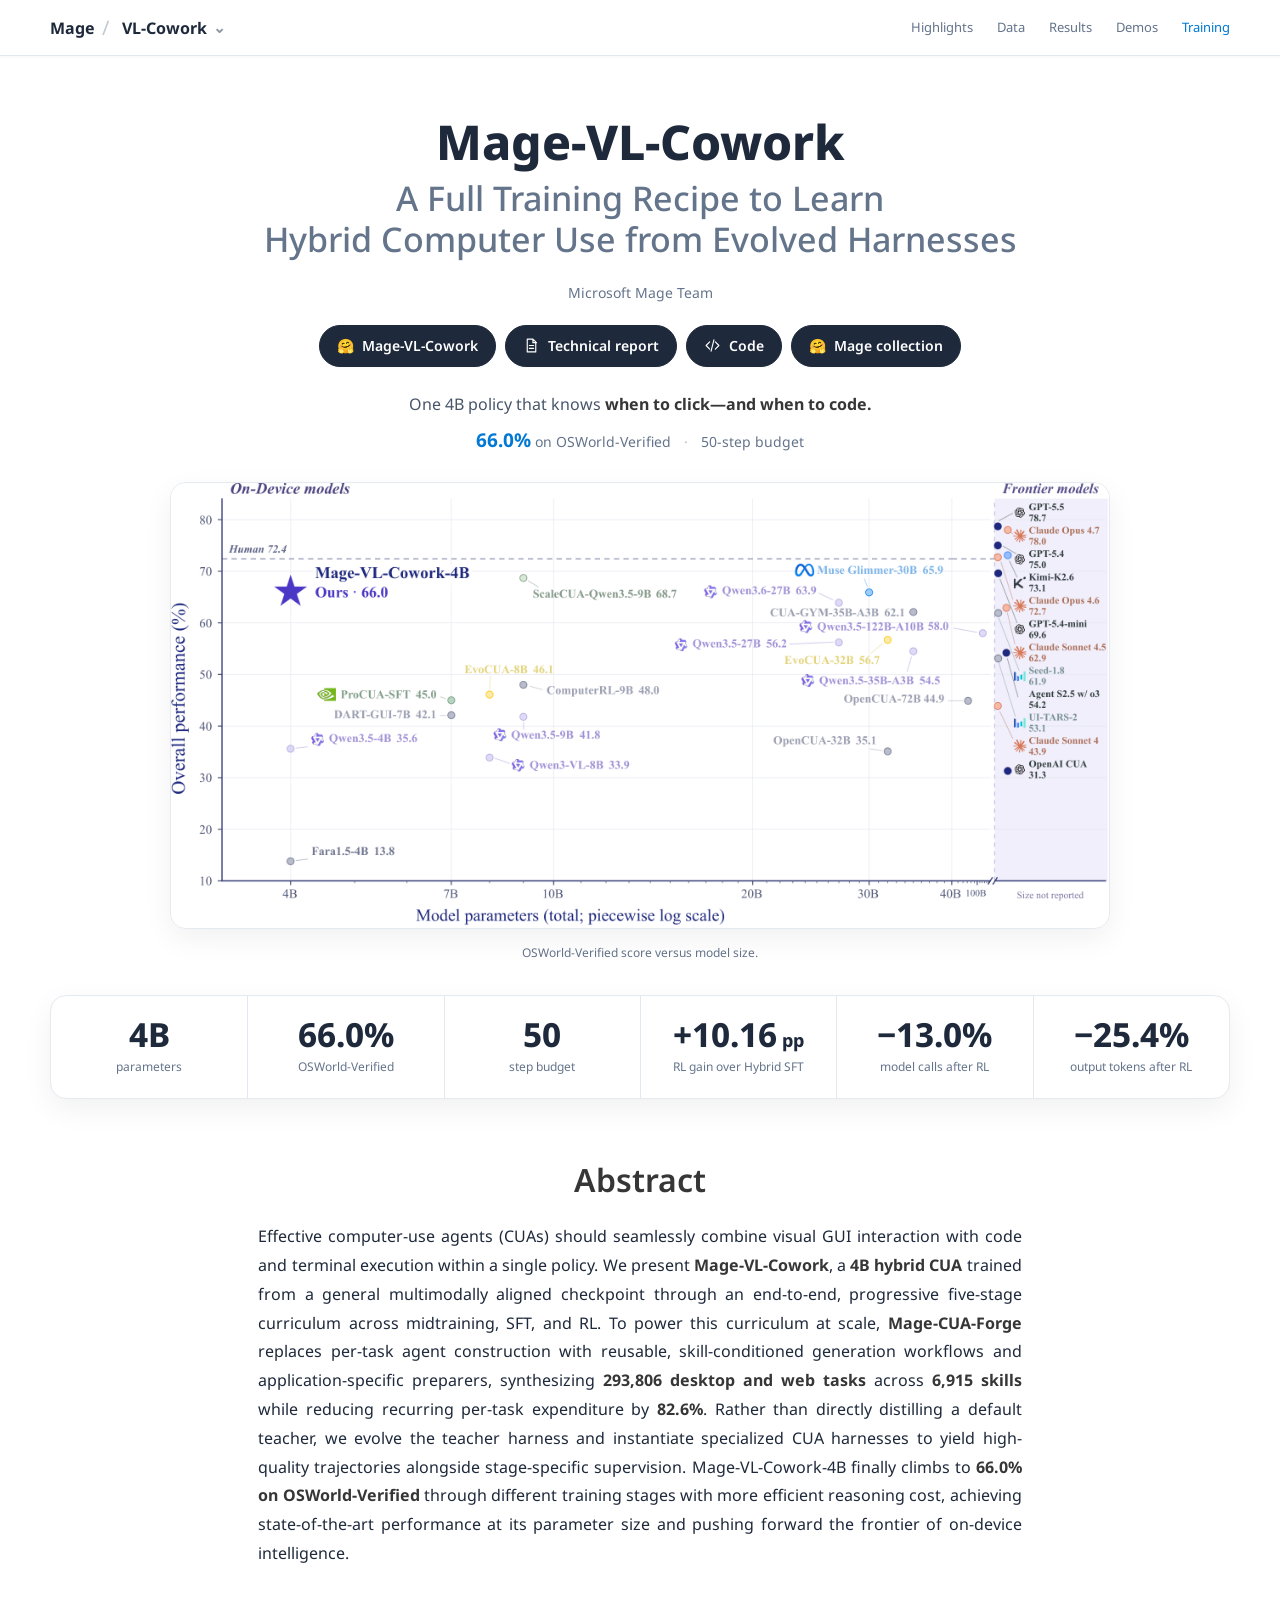
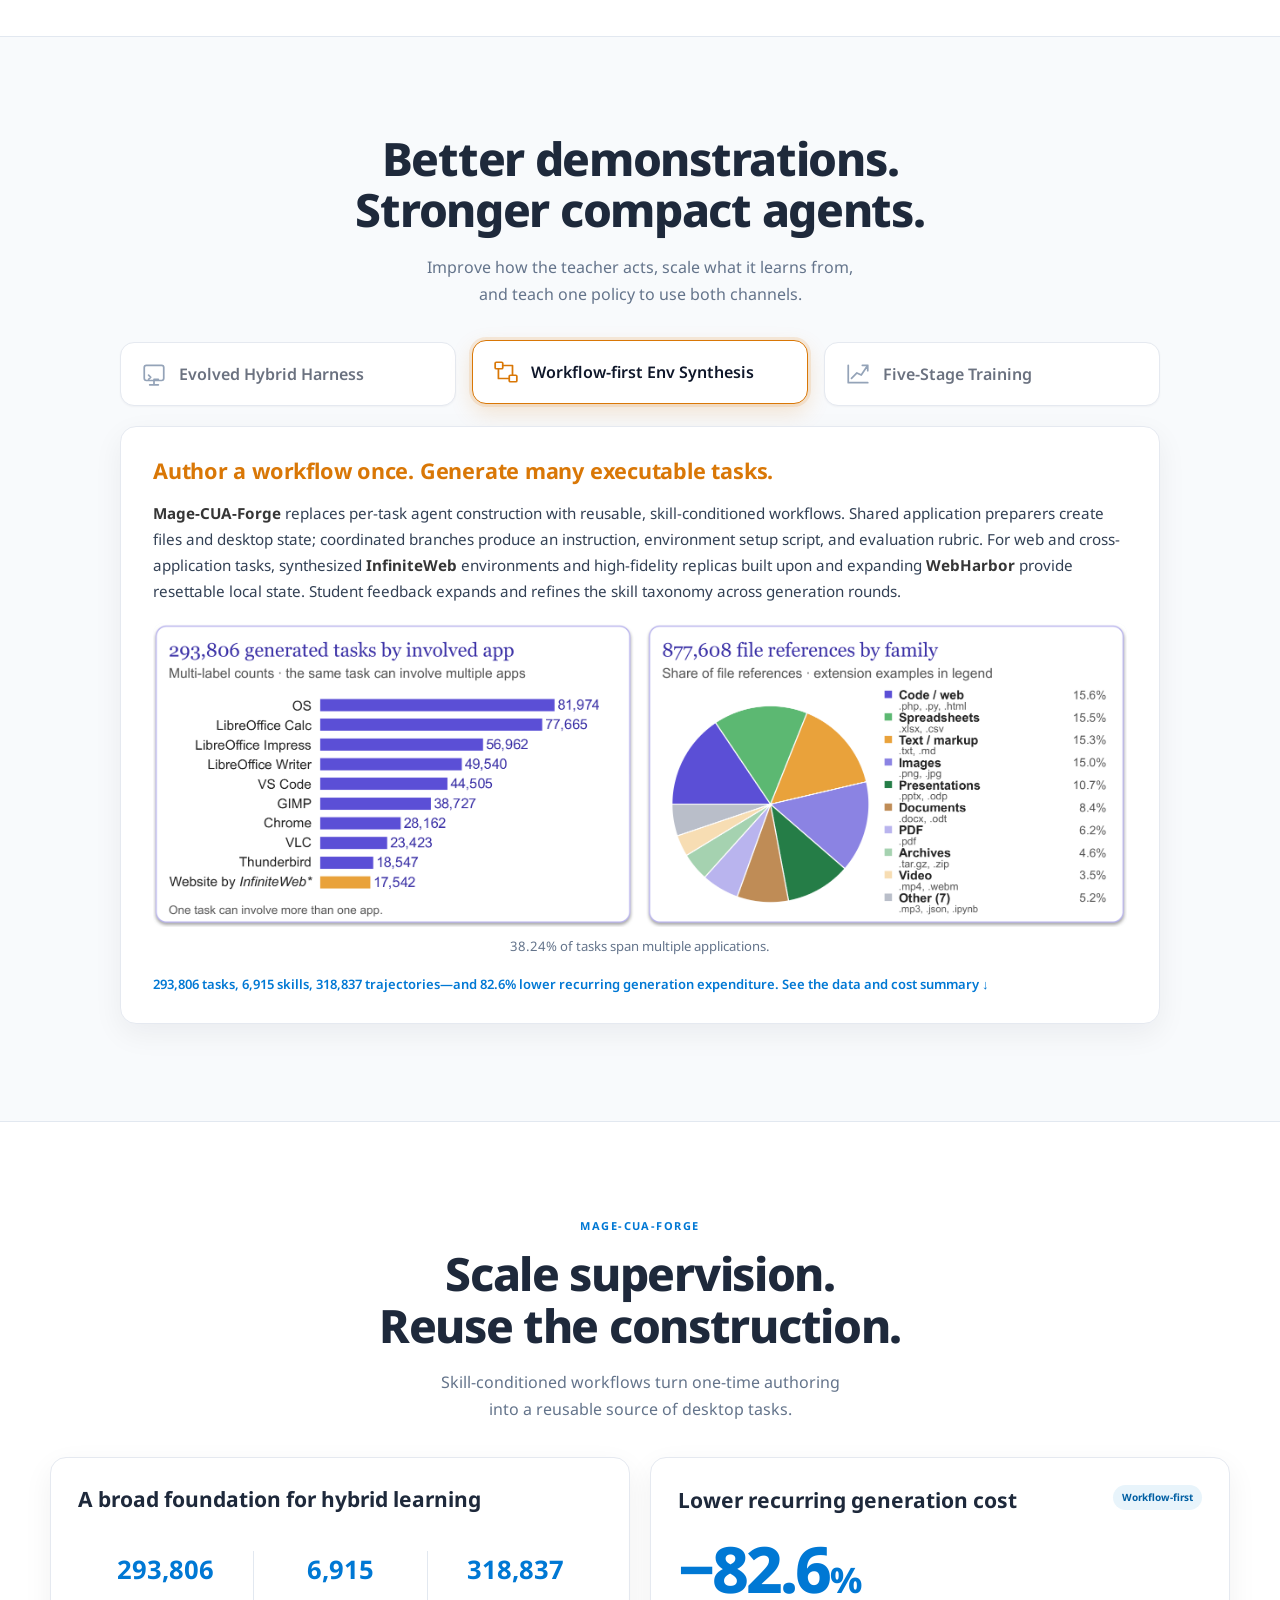
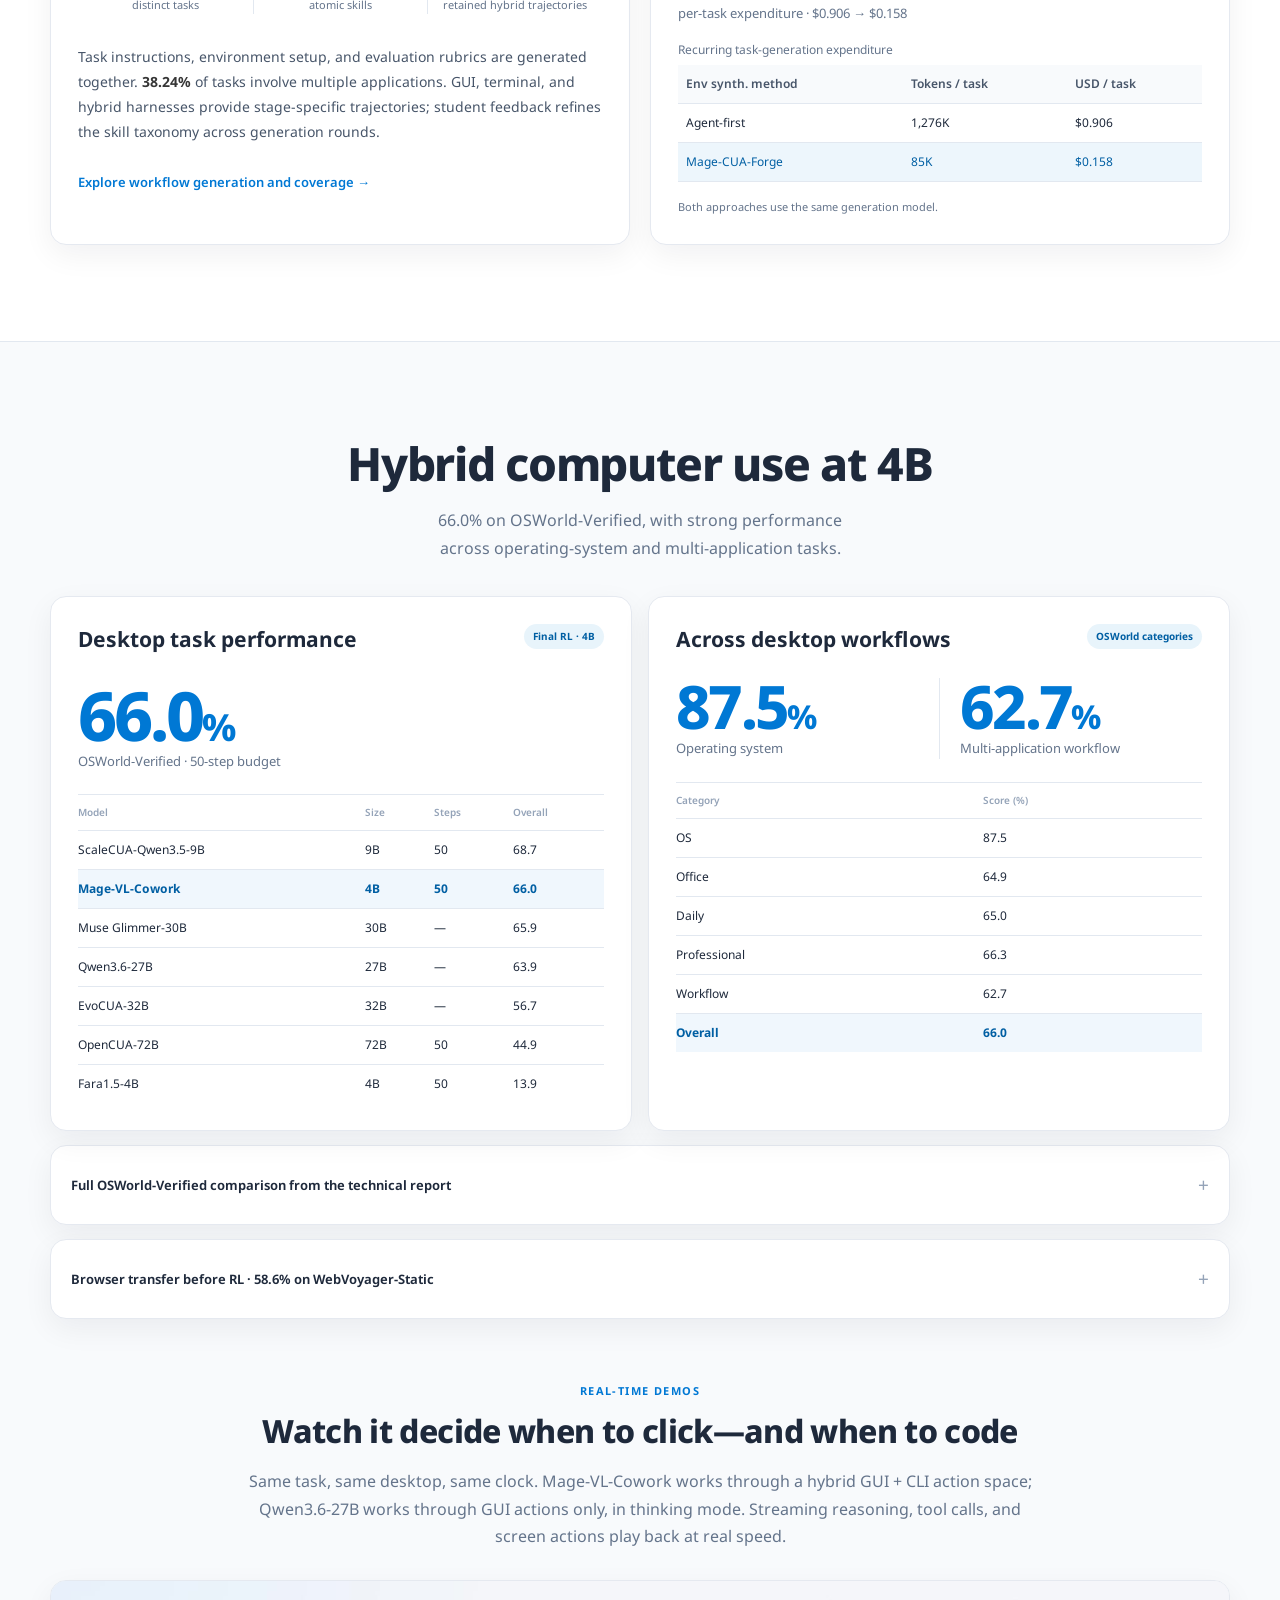
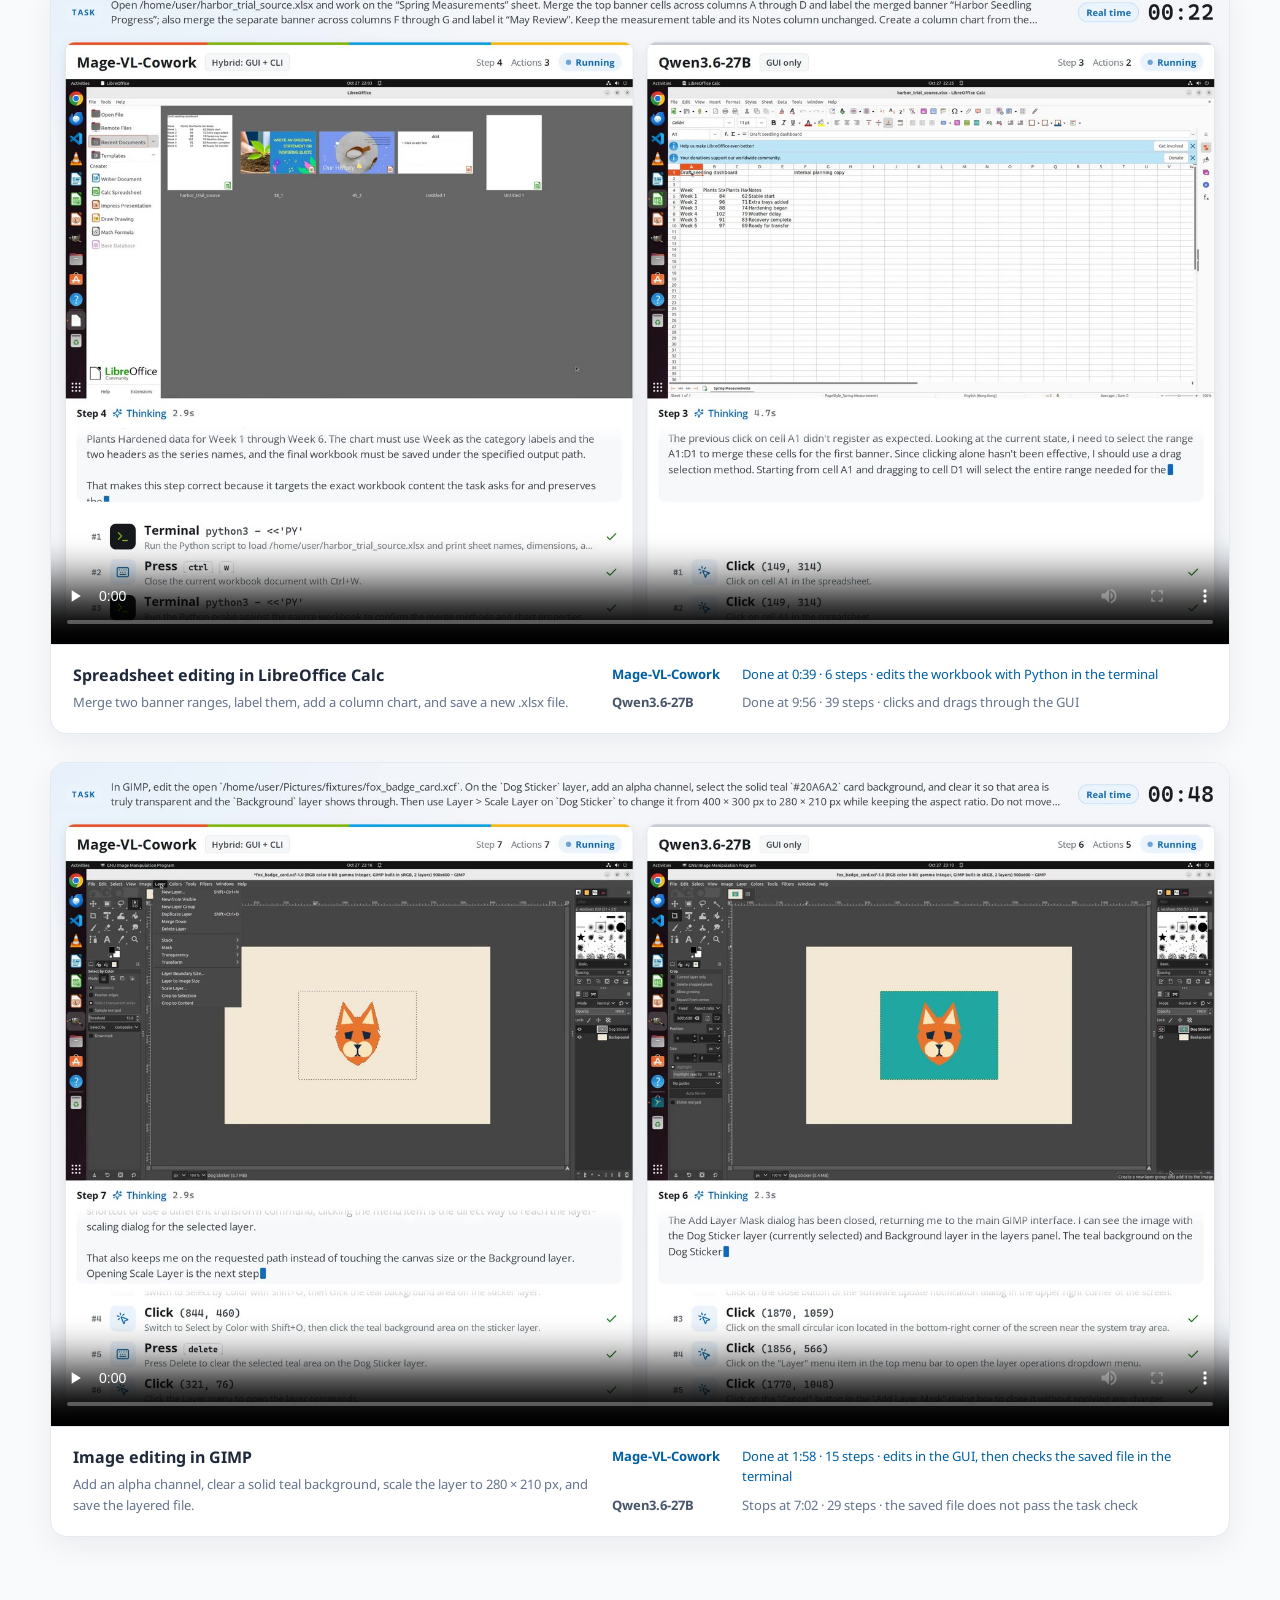
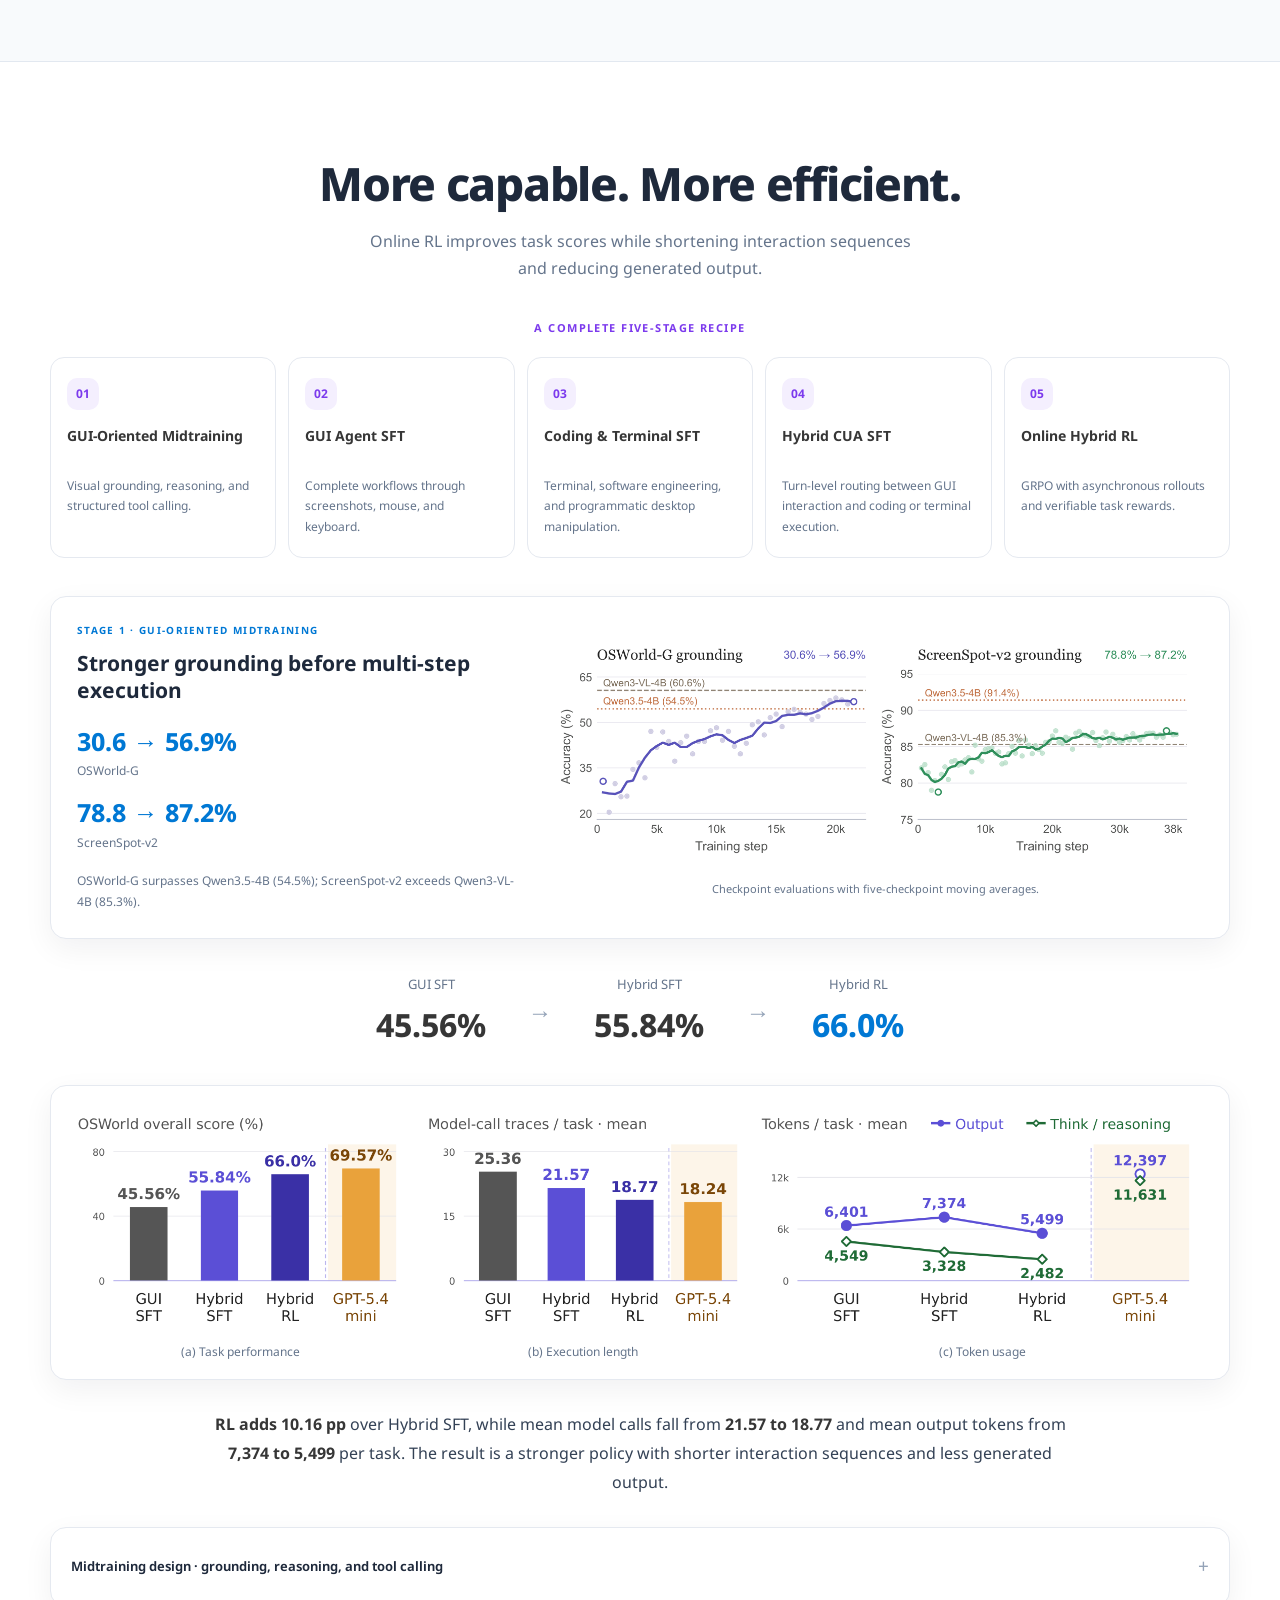
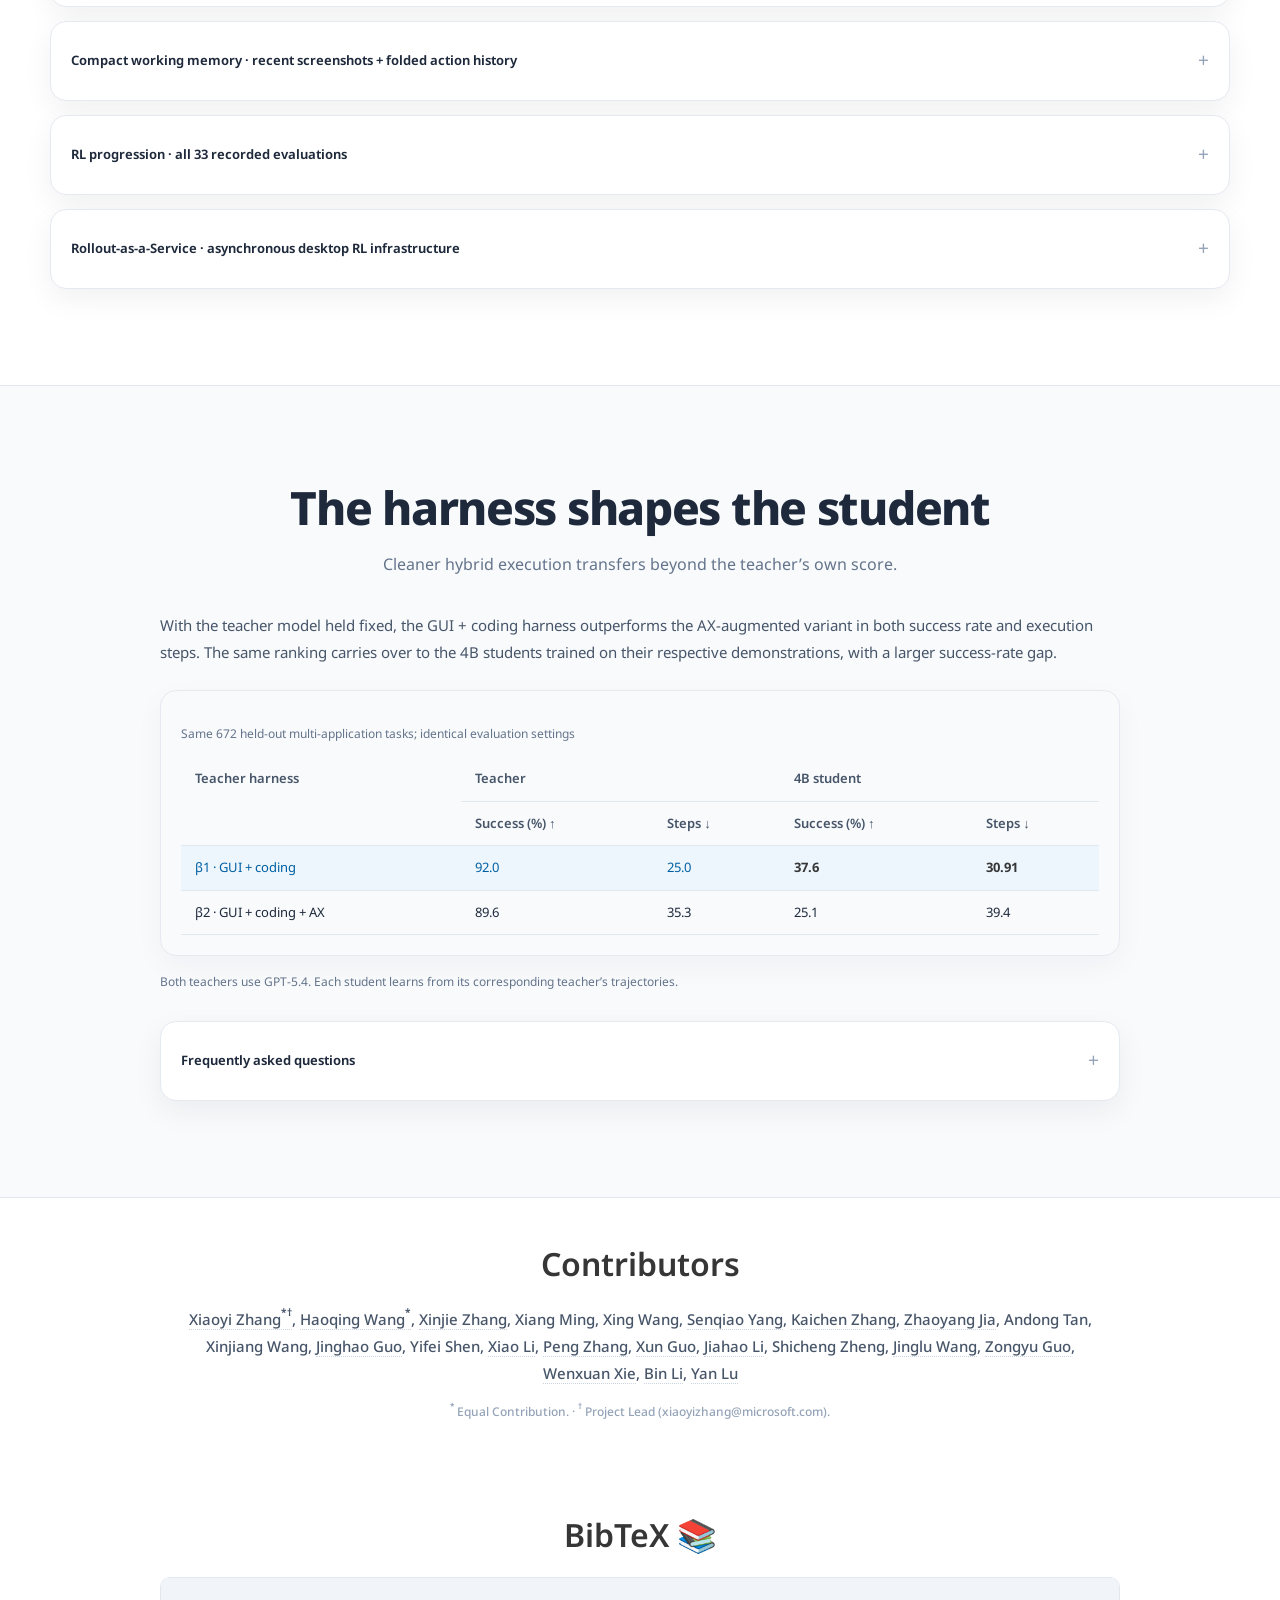
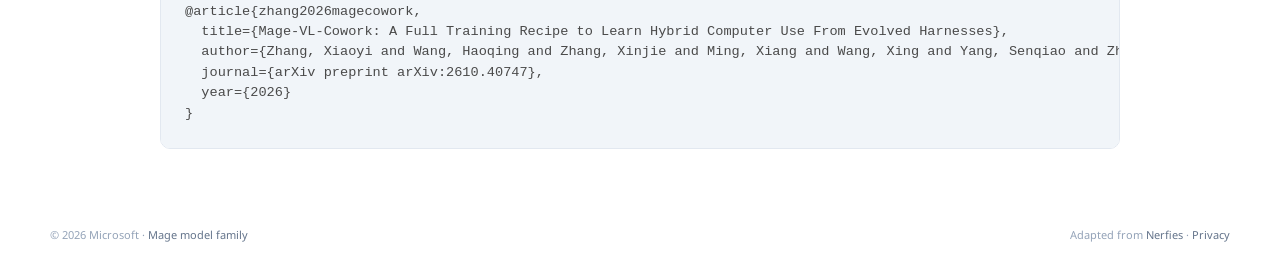
==== commit c2a98dce: "web/cowork: link the arXiv preprint 2610.40747" ====
--- a/cowork/index.html
+++ b/cowork/index.html
@@ -4,7 +4,7 @@
 <head>
 <meta charset="utf-8"/>
 <meta content="width=device-width, initial-scale=1" name="viewport"/>
-<meta content="Mage-VL-Cowork is a 4B hybrid computer-use agent from Microsoft that combines GUI actions with code and terminal execution in one policy, reaching 66.0% on OSWorld-Verified. Evolved agent harness, workflow-first task synthesis, five-stage training, and real-time demos." name="description"/>
+<meta content="Mage-VL-Cowork is an open-weight 4B hybrid computer-use agent from Microsoft. One policy combines GUI actions with code and terminal execution and reaches 66.0% on OSWorld-Verified." name="description"/>
 <meta content="Mage-VL-Cowork, computer-use agent, CUA, hybrid computer use, GUI agent, agentic AI, AI agent, agent harness, harness engineering, OSWorld-Verified, WebVoyager, desktop automation, GUI + CLI, code execution, terminal agent, vision-language model, VLM, multimodal agent, compact 4B model, reinforcement learning, RLVR, environment synthesis, Microsoft" name="keywords"/>
 <meta content="Microsoft Mage Team" name="author"/>
 <meta content="index, follow, max-image-preview:large, max-snippet:-1, max-video-preview:-1" name="robots"/>
@@ -22,6 +22,7 @@
 <meta content="One 4B policy that knows when to click and when to code. Evolved agent harness, workflow-first task synthesis, and five-stage training." name="twitter:description"/>
 <meta content="https://microsoft.github.io/Mage/cowork/static/imgs/teaser-20261030-wx.png" name="twitter:image"/>
 <link href="../llms.txt" rel="alternate" title="LLM-readable summary" type="text/plain"/>
+<link href="../llms-full.txt" rel="alternate" title="Plain-text version of this page" type="text/plain"/>
 <script type="application/ld+json">
 {
  "@context": "https://schema.org",
@@ -65,7 +66,7 @@
    "@id": "https://microsoft.github.io/Mage/cowork/#webpage",
    "url": "https://microsoft.github.io/Mage/cowork/",
    "name": "Mage-VL-Cowork: A Full Training Recipe to Learn Hybrid Computer Use from Evolved Harnesses",
-   "description": "Mage-VL-Cowork is a 4B hybrid computer-use agent from Microsoft that combines GUI actions with code and terminal execution in one policy, reaching 66.0% on OSWorld-Verified. Evolved agent harness, workflow-first task synthesis, five-stage training, and real-time demos.",
+   "description": "Mage-VL-Cowork is an open-weight 4B hybrid computer-use agent from Microsoft. One policy combines GUI actions with code and terminal execution and reaches 66.0% on OSWorld-Verified.",
    "inLanguage": "en",
    "isPartOf": {
     "@id": "https://microsoft.github.io/Mage/#website"
@@ -120,16 +121,32 @@
      "@id": "https://microsoft.github.io/Mage/cowork/#video-gimp"
     }
    ],
-   "dateModified": "2026-10-29"
-  },
-  {
-   "@type": "TechArticle",
+   "dateModified": "2026-11-02"
+  },
+  {
+   "@type": "ScholarlyArticle",
    "@id": "https://microsoft.github.io/Mage/cowork/#report",
-   "headline": "Mage-VL-Cowork: A Full Training Recipe to Learn Hybrid Computer Use from Evolved Harnesses",
+   "headline": "Mage-VL-Cowork: A Full Training Recipe to Learn Hybrid Computer Use From Evolved Harnesses",
    "name": "Mage-VL-Cowork technical report",
-   "abstract": "Effective computer-use agents should seamlessly combine visual GUI interaction with code and terminal execution within a single policy. We introduce Mage-VL-Cowork, a 4B hybrid computer-use agent trained from an intermediate Mage-VL checkpoint through an end-to-end, progressive five-stage curriculum across midtraining, SFT, and RL. Mage-CUA-Forge powers this curriculum with reusable, skill-conditioned generation workflows and application-specific preparers, synthesizing 293,806 desktop and web tasks across 6,915 skills while reducing recurring per-task expenditure by 82.6%. Rather than directly distilling a default teacher, we evolve its harness and instantiate specialized GUI, terminal, and hybrid configurations to collect stage-specific supervision, including 318,837 retained hybrid trajectories. The final policy reaches 66.0% on OSWorld-Verified under a 50-step budget, outperforming larger agents including Muse Glimmer-30B and Qwen3.6-27B. Relative to Hybrid SFT, online RL adds 10.16 percentage points while reducing mean model calls by 13.0% and output tokens by 25.4%.",
-   "url": "https://microsoft.github.io/Mage/cowork/assets/Mage-VL-Cowork.pdf",
-   "encodingFormat": "application/pdf",
+   "abstract": "Effective computer-use agents (CUAs) should seamlessly combine visual GUI interaction with code and terminal execution within a single policy. We present Mage-VL-Cowork, a 4B hybrid CUA trained from a general multimodally aligned checkpoint through an end-to-end, progressive five-stage curriculum across midtraining, SFT, and RL. To power this curriculum at scale, Mage-CUA-Forge replaces per-task agent construction with reusable, skill-conditioned generation workflows and application-specific preparers, synthesizing 293,806 desktop and web tasks across 6,915 skills while reducing recurring per-task expenditure by 82.6%. Rather than directly distilling a default teacher, we evolve the teacher harness and instantiate specialized CUA harnesses to yield high-quality trajectories alongside stage-specific supervision. Mage-VL-Cowork-4B finally climbs to 66.0% on OSWorld-Verified through different training stages with more efficient reasoning cost, achieving state-of-the-art performance at its parameter size and pushing forward the frontier of on-device intelligence.",
+   "url": "https://arxiv.org/abs/2610.40747",
+   "sameAs": [
+    "https://arxiv.org/abs/2610.40747",
+    "https://doi.org/10.48550/arXiv.2610.40747"
+   ],
+   "identifier": [
+    {
+     "@type": "PropertyValue",
+     "propertyID": "arXiv",
+     "value": "2610.40747"
+    },
+    {
+     "@type": "PropertyValue",
+     "propertyID": "DOI",
+     "value": "10.48550/arXiv.2610.40747"
+    }
+   ],
+   "datePublished": "2026-10-29",
    "image": "https://microsoft.github.io/Mage/cowork/static/imgs/teaser-20261030-wx.png",
    "author": {
     "@id": "https://microsoft.github.io/Mage/#mage-team"
@@ -169,6 +186,31 @@
     }
    ],
    "keywords": "computer-use agent, hybrid computer use, GUI agent, agentic AI, agent harness, harness engineering, OSWorld-Verified, WebVoyager, vision-language model, reinforcement learning with verifiable rewards, environment synthesis"
+  },
+  {
+   "@type": "CreativeWork",
+   "@id": "https://microsoft.github.io/Mage/cowork/#model",
+   "name": "Mage-VL-Cowork 4B model weights",
+   "url": "https://huggingface.co/microsoft/Mage-VL-Cowork",
+   "license": "https://www.apache.org/licenses/LICENSE-2.0",
+   "creator": {
+    "@id": "https://microsoft.github.io/Mage/#mage-team"
+   },
+   "subjectOf": {
+    "@id": "https://microsoft.github.io/Mage/cowork/#report"
+   }
+  },
+  {
+   "@type": "SoftwareSourceCode",
+   "@id": "https://microsoft.github.io/Mage/cowork/#code",
+   "name": "Mage-VL-Cowork code",
+   "codeRepository": "https://github.com/microsoft/Mage/tree/main/mage_vl_cowork",
+   "author": {
+    "@id": "https://microsoft.github.io/Mage/#mage-team"
+   },
+   "subjectOf": {
+    "@id": "https://microsoft.github.io/Mage/cowork/#report"
+   }
   },
   {
    "@type": "VideoObject",
@@ -259,7 +301,7 @@
      "name": "How does Mage-VL-Cowork compare with larger computer-use models?",
      "acceptedAnswer": {
       "@type": "Answer",
-      "text": "On OSWorld-Verified, the 4B model scores 66.0%, ahead of Muse Glimmer-30B (65.9%) and Qwen3.6-27B (63.9%). It scores 87.5% on operating-system tasks and 62.7% on multi-application workflows."
+      "text": "On OSWorld-Verified with a 50-step budget, the 4B model scores 66.0%, ahead of larger open-source agents such as Muse Glimmer-30B (65.9%), Qwen3.6-27B (63.9%), EvoCUA-32B (56.7%), and OpenCUA-72B (44.9%). ScaleCUA-Qwen3.5-9B scores higher overall (68.7%), while Mage-VL-Cowork leads it on operating-system tasks (87.5% vs. 79.2%) and multi-application workflows (62.7% vs. 48.1%). Frontier proprietary models such as GPT-5.5 (78.7%) remain ahead."
      }
     },
     {
@@ -284,6 +326,38 @@
      "acceptedAnswer": {
       "@type": "Answer",
       "text": "Training starts from an intermediate Mage-VL checkpoint and follows five stages: GUI-oriented midtraining, GUI agent SFT, coding and terminal SFT, hybrid CUA SFT, and online hybrid reinforcement learning with verifiable rewards. Online RL adds 10.16 percentage points over hybrid SFT while reducing model calls by 13.0% and output tokens by 25.4%."
+     }
+    },
+    {
+     "@type": "Question",
+     "name": "How was the 66.0% OSWorld-Verified score measured?",
+     "acceptedAnswer": {
+      "@type": "Answer",
+      "text": "The final RL checkpoint is evaluated on 361 held-out OSWorld-Verified tasks, excluding Google Drive, with a 50-step budget. The reported 66.0% is the average of two evaluation runs."
+     }
+    },
+    {
+     "@type": "Question",
+     "name": "Can Mage-VL-Cowork operate web browsers?",
+     "acceptedAnswer": {
+      "@type": "Answer",
+      "text": "Yes. Before RL, the Mage-VL-Cowork SFT model reaches 58.6% (377/643 tasks) on WebVoyager-Static, second behind the specialized browser agent Fara1.5-4B (68.0%) and ahead of Qwen3-VL-8B-Thinking (53.7%) and Qwen3.5-9B (53.3%)."
+     }
+    },
+    {
+     "@type": "Question",
+     "name": "Where are the weights, and what is the license?",
+     "acceptedAnswer": {
+      "@type": "Answer",
+      "text": "The 4B checkpoint is on Hugging Face as microsoft/Mage-VL-Cowork under the Apache-2.0 license. The code is in the mage_vl_cowork directory of the microsoft/Mage GitHub repository."
+     }
+    },
+    {
+     "@type": "Question",
+     "name": "Where can I read the paper?",
+     "acceptedAnswer": {
+      "@type": "Answer",
+      "text": "The technical report is on arXiv as arXiv:2610.40747, submitted on October 29, 2026."
      }
     }
    ]
@@ -326,7 +400,7 @@
 <p class="rf-report-description"><a href="#contributors">Microsoft Mage Team</a></p>
 <div class="rf-actions">
 <a class="rf-button" href="https://huggingface.co/microsoft/Mage-VL-Cowork" rel="noopener" target="_blank"><span aria-hidden="true">🤗</span> Mage-VL-Cowork</a>
-<a class="rf-button" href="https://github.com/microsoft/Mage/blob/main/assets/mage_vl_cowork_tech_report.pdf" rel="noopener" target="_blank"><svg aria-hidden="true" viewbox="0 0 24 24"><path d="M14 3H6v18h12V7l-4-4ZM14 3v5h5M9 12h6M9 16h6"></path></svg> Technical report</a>
+<a class="rf-button" href="https://arxiv.org/abs/2610.40747" rel="noopener" target="_blank"><svg aria-hidden="true" viewbox="0 0 24 24"><path d="M14 3H6v18h12V7l-4-4ZM14 3v5h5M9 12h6M9 16h6"></path></svg> Technical report</a>
 <a class="rf-button" href="https://github.com/microsoft/Mage/tree/main/mage_vl_cowork" rel="noopener" target="_blank"><svg aria-hidden="true" viewbox="0 0 24 24"><path d="m8 7-5 5 5 5m8-10 5 5-5 5M14 4l-4 16"></path></svg> Code</a>
 <a class="rf-button" href="https://huggingface.co/collections/microsoft/mage" rel="noopener" target="_blank"><span aria-hidden="true">🤗</span> Mage collection</a>
 </div>
@@ -353,7 +427,7 @@
 <section class="section cw-abstract" id="abstract">
 <div class="container is-max-desktop"><div class="columns is-centered has-text-centered"><div class="column is-four-fifths">
 <h2 class="title is-3">Abstract</h2>
-<div class="content has-text-justified"><p>Effective computer-use agents should seamlessly combine visual GUI interaction with code and terminal execution within a single policy. We introduce <strong>Mage-VL-Cowork</strong>, a <strong>4B hybrid computer-use agent</strong> trained from an intermediate <strong>Mage-VL checkpoint</strong> through an end-to-end, progressive five-stage curriculum across midtraining, SFT, and RL. <strong>Mage-CUA-Forge</strong> powers this curriculum with reusable, skill-conditioned generation workflows and application-specific preparers, synthesizing <strong>293,806 desktop and web tasks</strong> across <strong>6,915 skills</strong> while reducing recurring per-task expenditure by <strong>82.6%</strong>. Rather than directly distilling a default teacher, we evolve its harness and instantiate specialized GUI, terminal, and hybrid configurations to collect stage-specific supervision, including <strong>318,837 retained hybrid trajectories</strong>. The final policy reaches <strong>66.0% on OSWorld-Verified</strong> under a 50-step budget, outperforming larger agents including Muse Glimmer-30B and Qwen3.6-27B. Relative to Hybrid SFT, online RL adds <strong>10.16 percentage points</strong> while reducing mean model calls by <strong>13.0%</strong> and output tokens by <strong>25.4%</strong>.</p></div>
+<div class="content has-text-justified"><p>Effective computer-use agents (CUAs) should seamlessly combine visual GUI interaction with code and terminal execution within a single policy. We present <strong>Mage-VL-Cowork</strong>, a <strong>4B hybrid CUA</strong> trained from a general multimodally aligned checkpoint through an end-to-end, progressive five-stage curriculum across midtraining, SFT, and RL. To power this curriculum at scale, <strong>Mage-CUA-Forge</strong> replaces per-task agent construction with reusable, skill-conditioned generation workflows and application-specific preparers, synthesizing <strong>293,806 desktop and web tasks</strong> across <strong>6,915 skills</strong> while reducing recurring per-task expenditure by <strong>82.6%</strong>. Rather than directly distilling a default teacher, we evolve the teacher harness and instantiate specialized CUA harnesses to yield high-quality trajectories alongside stage-specific supervision. Mage-VL-Cowork-4B finally climbs to <strong>66.0% on OSWorld-Verified</strong> through different training stages with more efficient reasoning cost, achieving state-of-the-art performance at its parameter size and pushing forward the frontier of on-device intelligence.</p></div>
 </div></div></div>
 </section>
 <section class="rf-section rf-section-soft" id="highlights">
@@ -403,7 +477,7 @@
 <div class="rf-score-top"><h3>Desktop task performance</h3><span class="rf-score-badge">Final RL · 4B</span></div>
 <div class="rf-score-number">66.0<span class="cw-percent">%</span></div><p class="rf-score-label">OSWorld-Verified · 50-step budget</p>
 <table class="rf-mini-table"><caption class="cw-sr-only">Selected OSWorld-Verified results</caption><thead><tr><th>Model</th><th>Size</th><th>Steps</th><th>Overall</th></tr></thead><tbody>
-<tr><td>SCALECUA-Qwen3.5-9B</td><td>9B</td><td>50</td><td>68.7</td></tr>
+<tr><td>ScaleCUA-Qwen3.5-9B</td><td>9B</td><td>50</td><td>68.7</td></tr>
 <tr class="ours"><td>Mage-VL-Cowork</td><td>4B</td><td>50</td><td>66.0</td></tr>
 <tr><td>Muse Glimmer-30B</td><td>30B</td><td>—</td><td>65.9</td></tr>
 <tr><td>Qwen3.6-27B</td><td>27B</td><td>—</td><td>63.9</td></tr>
@@ -420,7 +494,7 @@
 
 </article>
 </div>
-<details class="rf-details" id="full-results"><summary>Full OSWorld-Verified comparison from the technical report</summary><div class="rf-details-body"><div aria-label="OSWorld-Verified scores (%)" class="cw-table-scroll" role="region" tabindex="0"><table class="cw-table"><caption>OSWorld-Verified scores (%)</caption><thead><tr><th scope="col">Model</th><th scope="col">Steps</th><th scope="col">OS</th><th scope="col">Office</th><th scope="col">Daily</th><th scope="col">Professional</th><th scope="col">Workflow</th><th scope="col">Overall</th></tr></thead><tbody><tr><td>Human</td><td>—</td><td>—</td><td>—</td><td>—</td><td>—</td><td>—</td><td>72.4</td></tr><tr class="cw-group"><td colspan="8">Frontier models</td></tr><tr><td>GPT-5.5</td><td>—</td><td>—</td><td>—</td><td>—</td><td>—</td><td>—</td><td>78.7</td></tr><tr><td>Claude Opus 4.7</td><td>—</td><td>—</td><td>—</td><td>—</td><td>—</td><td>—</td><td>78.0</td></tr><tr><td>GPT-5.4</td><td>—</td><td>—</td><td>—</td><td>—</td><td>—</td><td>—</td><td>75.0</td></tr><tr><td>Kimi-K2.6</td><td>—</td><td>—</td><td>—</td><td>—</td><td>—</td><td>—</td><td>73.1</td></tr><tr><td>GPT-5.4-mini</td><td>50</td><td>79.2</td><td>68.0</td><td>76.6</td><td>69.4</td><td>63.3</td><td>69.6</td></tr><tr><td>Claude Sonnet 4.5</td><td>100</td><td>70.8</td><td>72.6</td><td>61.4</td><td>63.2</td><td>49.5</td><td>62.9</td></tr><tr><td>Seed-1.8</td><td>100</td><td>66.7</td><td>68.8</td><td>67.1</td><td>71.4</td><td>42.4</td><td>61.9</td></tr><tr><td>Agent S2.5 w/ o3</td><td>50</td><td>75.0</td><td>53.8</td><td>54.0</td><td>75.5</td><td>39.5</td><td>54.2</td></tr><tr><td>UI-TARS-2</td><td>100</td><td>41.7</td><td>61.1</td><td>62.1</td><td>61.2</td><td>34.1</td><td>53.1</td></tr><tr><td>Claude Sonnet 4</td><td>50</td><td>45.8</td><td>43.5</td><td>55.1</td><td>55.1</td><td>28.5</td><td>43.9</td></tr><tr><td>OpenAI CUA</td><td>50</td><td>70.8</td><td>23.0</td><td>37.2</td><td>51.0</td><td>15.8</td><td>31.3</td></tr><tr class="cw-group"><td colspan="8">Models with known parameter counts</td></tr><tr><td>SCALECUA-Qwen3.5-9B</td><td>50</td><td>79.2</td><td>70.6</td><td>74.3</td><td>89.5</td><td>48.1</td><td>68.7</td></tr><tr><td>Muse Glimmer-30B</td><td>—</td><td>—</td><td>—</td><td>—</td><td>—</td><td>—</td><td>65.9</td></tr><tr><td>Qwen3.6-27B</td><td>—</td><td>—</td><td>—</td><td>—</td><td>—</td><td>—</td><td>63.9</td></tr><tr><td>EvoCUA-32B</td><td>—</td><td>—</td><td>—</td><td>—</td><td>—</td><td>—</td><td>56.7</td></tr><tr><td>Qwen3.5-27B</td><td>—</td><td>—</td><td>—</td><td>—</td><td>—</td><td>—</td><td>56.2</td></tr><tr><td>ComputerRL-9B</td><td>50</td><td>75.0</td><td>45.8</td><td>52.5</td><td>71.4</td><td>27.9</td><td>48.0</td></tr><tr><td>ProCUA-SFT</td><td>—</td><td>—</td><td>—</td><td>—</td><td>—</td><td>—</td><td>45.0</td></tr><tr><td>OpenCUA-72B</td><td>50</td><td>45.8</td><td>42.7</td><td>53.8</td><td>75.5</td><td>22.3</td><td>44.9</td></tr><tr><td>DART-GUI-7B</td><td>30</td><td>62.5</td><td>39.3</td><td>50.8</td><td>73.5</td><td>16.7</td><td>42.1</td></tr><tr><td>Qwen3.5-9B</td><td>—</td><td>—</td><td>—</td><td>—</td><td>—</td><td>—</td><td>41.8</td></tr><tr><td>OpenCUA-32B</td><td>50</td><td>60.9</td><td>29.9</td><td>41.0</td><td>65.3</td><td>14.6</td><td>35.1</td></tr><tr><td>Fara1.5-4B</td><td>50</td><td>25.0</td><td>7.6</td><td>29.5</td><td>12.2</td><td>6.6</td><td>13.9</td></tr><tr class="ours"><td>Mage-VL-Cowork-4B</td><td>50</td><td>87.5</td><td>64.9</td><td>65.0</td><td>66.3</td><td>62.7</td><td>66.0</td></tr></tbody></table></div></div></details>
+<details class="rf-details" id="full-results"><summary>Full OSWorld-Verified comparison from the technical report</summary><div class="rf-details-body"><div aria-label="OSWorld-Verified scores (%)" class="cw-table-scroll" role="region" tabindex="0"><table class="cw-table"><caption>OSWorld-Verified scores (%)</caption><thead><tr><th scope="col">Model</th><th scope="col">Steps</th><th scope="col">OS</th><th scope="col">Office</th><th scope="col">Daily</th><th scope="col">Professional</th><th scope="col">Workflow</th><th scope="col">Overall</th></tr></thead><tbody><tr><td>Human</td><td>—</td><td>—</td><td>—</td><td>—</td><td>—</td><td>—</td><td>72.4</td></tr><tr class="cw-group"><td colspan="8">Frontier models</td></tr><tr><td>GPT-5.5</td><td>—</td><td>—</td><td>—</td><td>—</td><td>—</td><td>—</td><td>78.7</td></tr><tr><td>Claude Opus 4.7</td><td>—</td><td>—</td><td>—</td><td>—</td><td>—</td><td>—</td><td>78.0</td></tr><tr><td>GPT-5.4</td><td>—</td><td>—</td><td>—</td><td>—</td><td>—</td><td>—</td><td>75.0</td></tr><tr><td>Kimi-K2.6</td><td>—</td><td>—</td><td>—</td><td>—</td><td>—</td><td>—</td><td>73.1</td></tr><tr><td>GPT-5.4-mini†</td><td>50</td><td>79.2</td><td>68.0</td><td>76.6</td><td>69.4</td><td>63.3</td><td>69.6</td></tr><tr><td>Claude Sonnet 4.5</td><td>100</td><td>70.8</td><td>72.6</td><td>61.4</td><td>63.2</td><td>49.5</td><td>62.9</td></tr><tr><td>Seed-1.8</td><td>100</td><td>66.7</td><td>68.8</td><td>67.1</td><td>71.4</td><td>42.4</td><td>61.9</td></tr><tr><td>Agent S2.5 w/ o3</td><td>50</td><td>75.0</td><td>53.8</td><td>54.0</td><td>75.5</td><td>39.5</td><td>54.2</td></tr><tr><td>UI-TARS-2</td><td>100</td><td>41.7</td><td>61.1</td><td>62.1</td><td>61.2</td><td>34.1</td><td>53.1</td></tr><tr><td>Claude Sonnet 4</td><td>50</td><td>45.8</td><td>43.5</td><td>55.1</td><td>55.1</td><td>28.5</td><td>43.9</td></tr><tr><td>OpenAI CUA</td><td>50</td><td>70.8</td><td>23.0</td><td>37.2</td><td>51.0</td><td>15.8</td><td>31.3</td></tr><tr class="cw-group"><td colspan="8">Models with reported parameter counts</td></tr><tr><td>ScaleCUA-Qwen3.5-9B</td><td>50</td><td>79.2</td><td>70.6</td><td>74.3</td><td>89.5</td><td>48.1</td><td>68.7</td></tr><tr><td>Muse Glimmer-30B</td><td>—</td><td>—</td><td>—</td><td>—</td><td>—</td><td>—</td><td>65.9</td></tr><tr><td>Qwen3.6-27B</td><td>—</td><td>—</td><td>—</td><td>—</td><td>—</td><td>—</td><td>63.9</td></tr><tr><td>EvoCUA-32B</td><td>—</td><td>—</td><td>—</td><td>—</td><td>—</td><td>—</td><td>56.7</td></tr><tr><td>Qwen3.5-27B</td><td>—</td><td>—</td><td>—</td><td>—</td><td>—</td><td>—</td><td>56.2</td></tr><tr><td>ComputerRL-9B</td><td>50</td><td>75.0</td><td>45.8</td><td>52.5</td><td>71.4</td><td>27.9</td><td>48.0</td></tr><tr><td>ProCUA-SFT</td><td>—</td><td>—</td><td>—</td><td>—</td><td>—</td><td>—</td><td>45.0</td></tr><tr><td>OpenCUA-72B</td><td>50</td><td>45.8</td><td>42.7</td><td>53.8</td><td>75.5</td><td>22.3</td><td>44.9</td></tr><tr><td>DART-GUI-7B</td><td>30</td><td>62.5</td><td>39.3</td><td>50.8</td><td>73.5</td><td>16.7</td><td>42.1</td></tr><tr><td>Qwen3.5-9B</td><td>—</td><td>—</td><td>—</td><td>—</td><td>—</td><td>—</td><td>41.8</td></tr><tr><td>OpenCUA-32B</td><td>50</td><td>60.9</td><td>29.9</td><td>41.0</td><td>65.3</td><td>14.6</td><td>35.1</td></tr><tr><td>Fara1.5-4B</td><td>50</td><td>25.0</td><td>7.6</td><td>29.5</td><td>12.2</td><td>6.6</td><td>13.9</td></tr><tr class="ours"><td>Mage-VL-Cowork-4B</td><td>50</td><td>87.5</td><td>64.9</td><td>65.0</td><td>66.3</td><td>62.7</td><td>66.0</td></tr></tbody></table></div><p class="cw-note">† Evaluated by the authors in one run on 361 tasks, excluding Google Drive.</p></div></details>
 <details class="rf-details" id="browser-results"><summary>Browser transfer before RL · 58.6% on WebVoyager-Static</summary><div class="rf-details-body cw-browser"><p>The <strong>4B Mage-VL-Cowork-SFT model</strong> achieves <strong>58.6% success (377/643 tasks)</strong>, ranking second among the evaluated models behind the specialized browser agent <strong>Fara1.5-4B (68.0%)</strong>. It outperforms larger models including Qwen3-VL-8B-Thinking (53.7%) and Qwen3.5-9B (53.3%).</p><p>WebVoyager-Static reconstructs all <strong>643 tasks across 15 websites</strong> using self-hosted replicas built upon and substantially extending WebHarbor. Verification checks <strong>page visits and required UI operations</strong>, then compares the answer and backend database state against ground truth—not just the final screenshot.</p><div aria-label="WebVoyager-Static results" class="cw-table-scroll" role="region" tabindex="0"><table class="cw-table"><caption>WebVoyager-Static and live WebVoyager success rates</caption><thead><tr><th scope="col">Model</th><th scope="col">WebVoyager-Static (%)</th><th scope="col">Live (%)</th><th scope="col">Δ (pp)</th></tr></thead><tbody><tr class="cw-group"><td colspan="4">Open-source models</td></tr><tr><td>Fara1.5-4B</td><td>68.0</td><td>80.8</td><td>-12.8</td></tr><tr><td>Qwen3-VL-8B-Thinking</td><td>53.7</td><td>—</td><td>—</td></tr><tr><td>Qwen3.5-9B</td><td>53.3</td><td>—</td><td>—</td></tr><tr><td>Qwen3-VL-4B-Thinking</td><td>49.6</td><td>—</td><td>—</td></tr><tr><td>OpenWebRL-4B</td><td>47.1</td><td>74.1</td><td>-27.0</td></tr><tr><td>MolmoWeb-8B</td><td>46.8</td><td>78.2</td><td>-31.4</td></tr><tr><td>MolmoWeb-4B</td><td>42.6</td><td>75.2</td><td>-32.6</td></tr><tr><td>Fara-7B</td><td>40.4</td><td>73.5</td><td>-33.1</td></tr><tr><td>Qwen3.5-4B</td><td>37.3</td><td>—</td><td>—</td></tr><tr class="ours"><td>Mage-VL-Cowork-SFT</td><td>58.6</td><td>—</td><td>—</td></tr></tbody></table></div></div></details>
 <div class="cw-demos" id="demos">
 <div class="cw-demos-head"><p class="cw-eyebrow">REAL-TIME DEMOS</p><h3>Watch it decide when to click—and when to code</h3><p class="cw-lead">Same task, same desktop, same clock. Mage-VL-Cowork works through a hybrid GUI + CLI action space; Qwen3.6-27B works through GUI actions only, in thinking mode. Streaming reasoning, tool calls, and screen actions play back at real speed.</p></div>
@@ -462,10 +536,14 @@
 <details class="rf-details cw-faq" id="faq"><summary>Frequently asked questions</summary><div class="rf-details-body">
 <h3>What is Mage-VL-Cowork?</h3><p>Mage-VL-Cowork is a 4B hybrid computer-use agent (CUA) from the Microsoft Mage Team. A single vision-language policy combines screenshot-grounded GUI actions with code and terminal execution, and reaches 66.0% on OSWorld-Verified under a 50-step budget.</p>
 <h3>What is a hybrid computer-use agent?</h3><p>A hybrid agent can act through two channels. The GUI channel uses mouse and keyboard actions for visual layouts, rendered output, and live application state. The terminal channel uses code, command-line tools, and application libraries for documents, spreadsheets, and presentations. Mage-VL-Cowork chooses the channel at each turn inside one policy, without an external orchestrator.</p>
-<h3>How does Mage-VL-Cowork compare with larger computer-use models?</h3><p>On OSWorld-Verified, the 4B model scores 66.0%, ahead of Muse Glimmer-30B (65.9%) and Qwen3.6-27B (63.9%). It scores 87.5% on operating-system tasks and 62.7% on multi-application workflows.</p>
+<h3>How does Mage-VL-Cowork compare with larger computer-use models?</h3><p>On OSWorld-Verified with a 50-step budget, the 4B model scores 66.0%, ahead of larger open-source agents such as Muse Glimmer-30B (65.9%), Qwen3.6-27B (63.9%), EvoCUA-32B (56.7%), and OpenCUA-72B (44.9%). ScaleCUA-Qwen3.5-9B scores higher overall (68.7%), while Mage-VL-Cowork leads it on operating-system tasks (87.5% vs. 79.2%) and multi-application workflows (62.7% vs. 48.1%). Frontier proprietary models such as GPT-5.5 (78.7%) remain ahead.</p>
 <h3>What does it mean to evolve the agent harness?</h3><p>The agent harness is the scaffold around the model: tool interfaces, prompts, and the execution environment. Before large-scale rollout, the teacher harness is refined and pruned. On 672 held-out multi-application tasks, a GUI + coding teacher scores 92.0% versus 89.6% with an added accessibility channel, and the corresponding 4B students score 37.6% versus 25.1%.</p>
 <h3>What is Mage-CUA-Forge?</h3><p>Mage-CUA-Forge is a workflow-first environment and task synthesis pipeline. Reusable, skill-conditioned workflows generate the instruction, environment setup script, and evaluation rubric together. It produced 293,806 desktop and web tasks across 6,915 skills, and lowered recurring per-task generation cost by 82.6% ($0.906 to $0.158).</p>
 <h3>How is Mage-VL-Cowork trained?</h3><p>Training starts from an intermediate Mage-VL checkpoint and follows five stages: GUI-oriented midtraining, GUI agent SFT, coding and terminal SFT, hybrid CUA SFT, and online hybrid reinforcement learning with verifiable rewards. Online RL adds 10.16 percentage points over hybrid SFT while reducing model calls by 13.0% and output tokens by 25.4%.</p>
+<h3>How was the 66.0% OSWorld-Verified score measured?</h3><p>The final RL checkpoint is evaluated on 361 held-out OSWorld-Verified tasks, excluding Google Drive, with a 50-step budget. The reported 66.0% is the average of two evaluation runs.</p>
+<h3>Can Mage-VL-Cowork operate web browsers?</h3><p>Yes. Before RL, the Mage-VL-Cowork SFT model reaches 58.6% (377/643 tasks) on WebVoyager-Static, second behind the specialized browser agent Fara1.5-4B (68.0%) and ahead of Qwen3-VL-8B-Thinking (53.7%) and Qwen3.5-9B (53.3%).</p>
+<h3>Where are the weights, and what is the license?</h3><p>The 4B checkpoint is on Hugging Face as microsoft/Mage-VL-Cowork under the Apache-2.0 license. The code is in the mage_vl_cowork directory of the microsoft/Mage GitHub repository.</p>
+<h3>Where can I read the paper?</h3><p>The technical report is on arXiv as <a href="https://arxiv.org/abs/2610.40747" rel="noopener" target="_blank">arXiv:2610.40747</a>, submitted on October 29, 2026.</p>
 </div></details>
 </div>
 </section>
@@ -505,9 +583,9 @@
 <div class="container is-max-desktop content">
 <h2 class="title is-3 has-text-centered">BibTeX 📚</h2>
 <pre><code>@article{zhang2026magecowork,
-  title={Mage-VL-Cowork: A Full Training Recipe to Learn Hybrid Computer Use from Evolved Harnesses},
+  title={Mage-VL-Cowork: A Full Training Recipe to Learn Hybrid Computer Use From Evolved Harnesses},
   author={Zhang, Xiaoyi and Wang, Haoqing and Zhang, Xinjie and Ming, Xiang and Wang, Xing and Yang, Senqiao and Zhang, Kaichen and Jia, Zhaoyang and Tan, Andong and Wang, Xinjiang and others},
-  journal={arXiv preprint},
+  journal={arXiv preprint arXiv:2610.40747},
   year={2026}
 }</code></pre>
 </div>
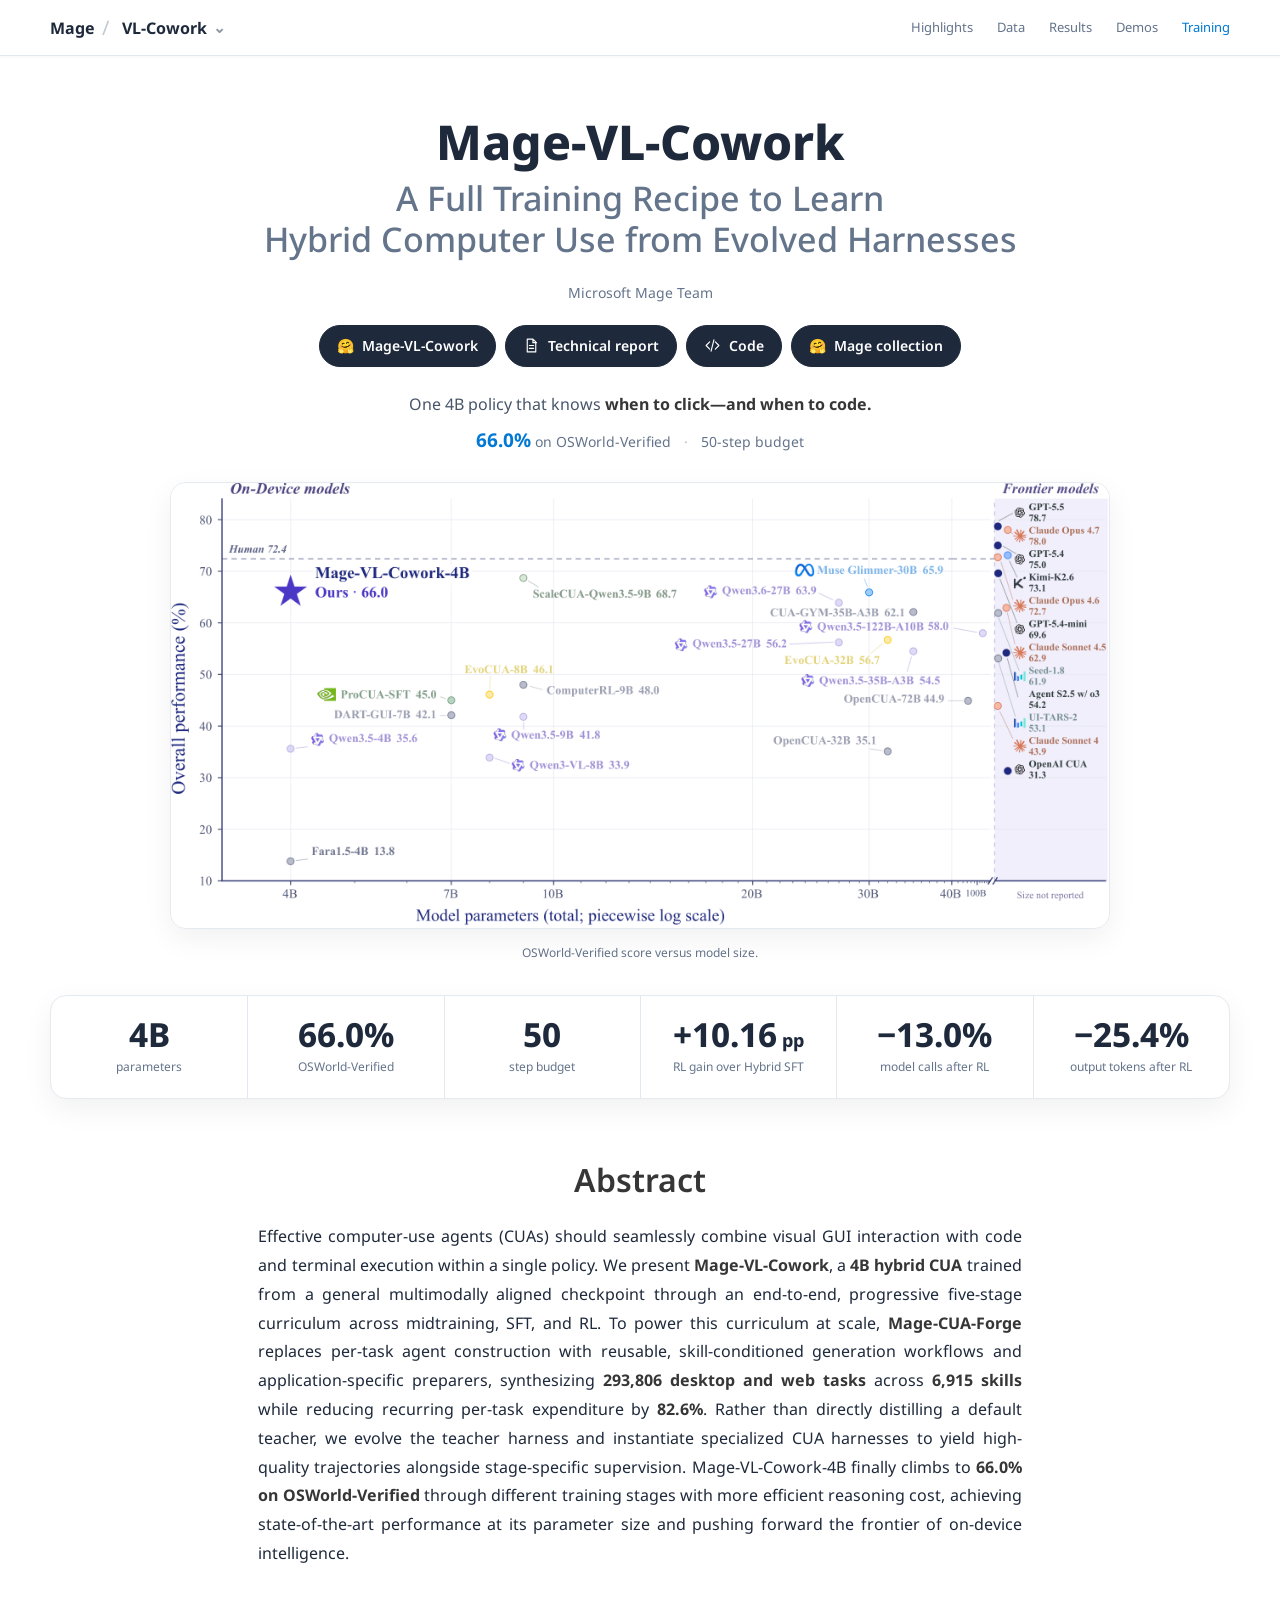
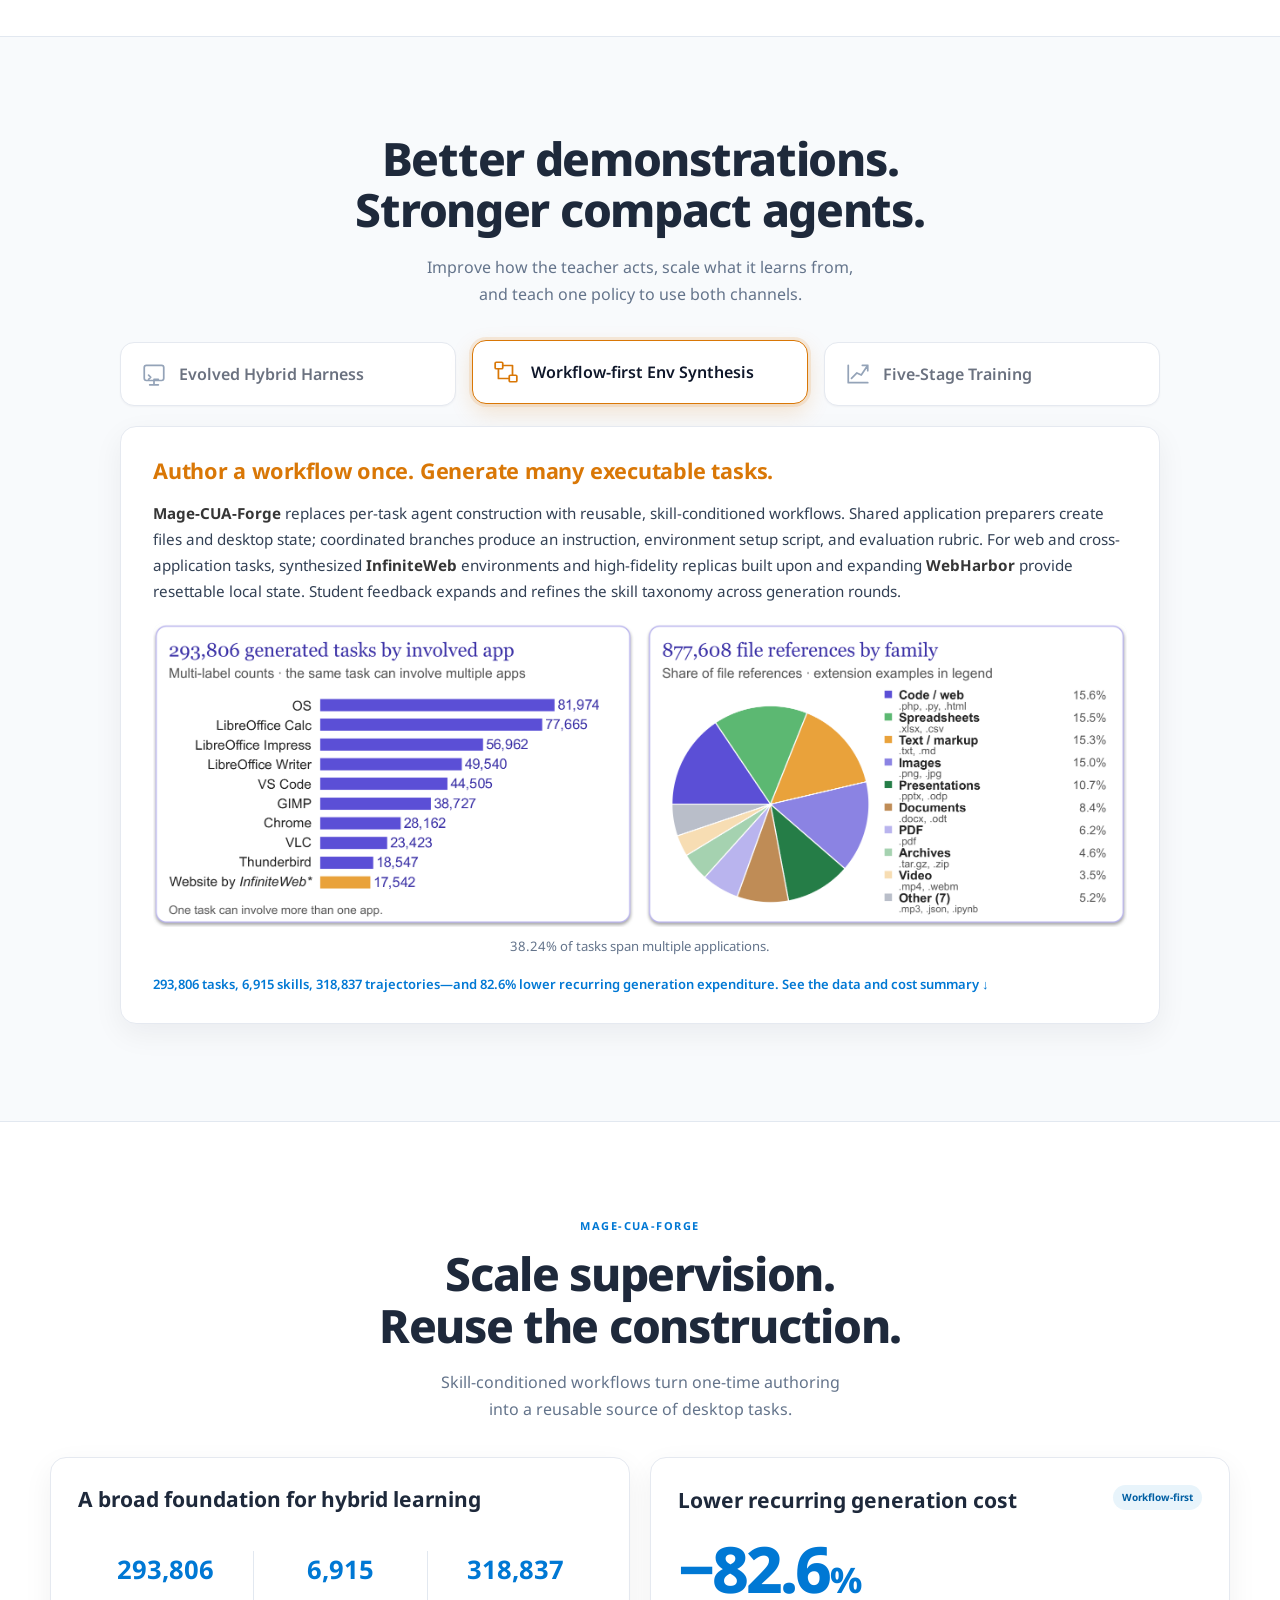
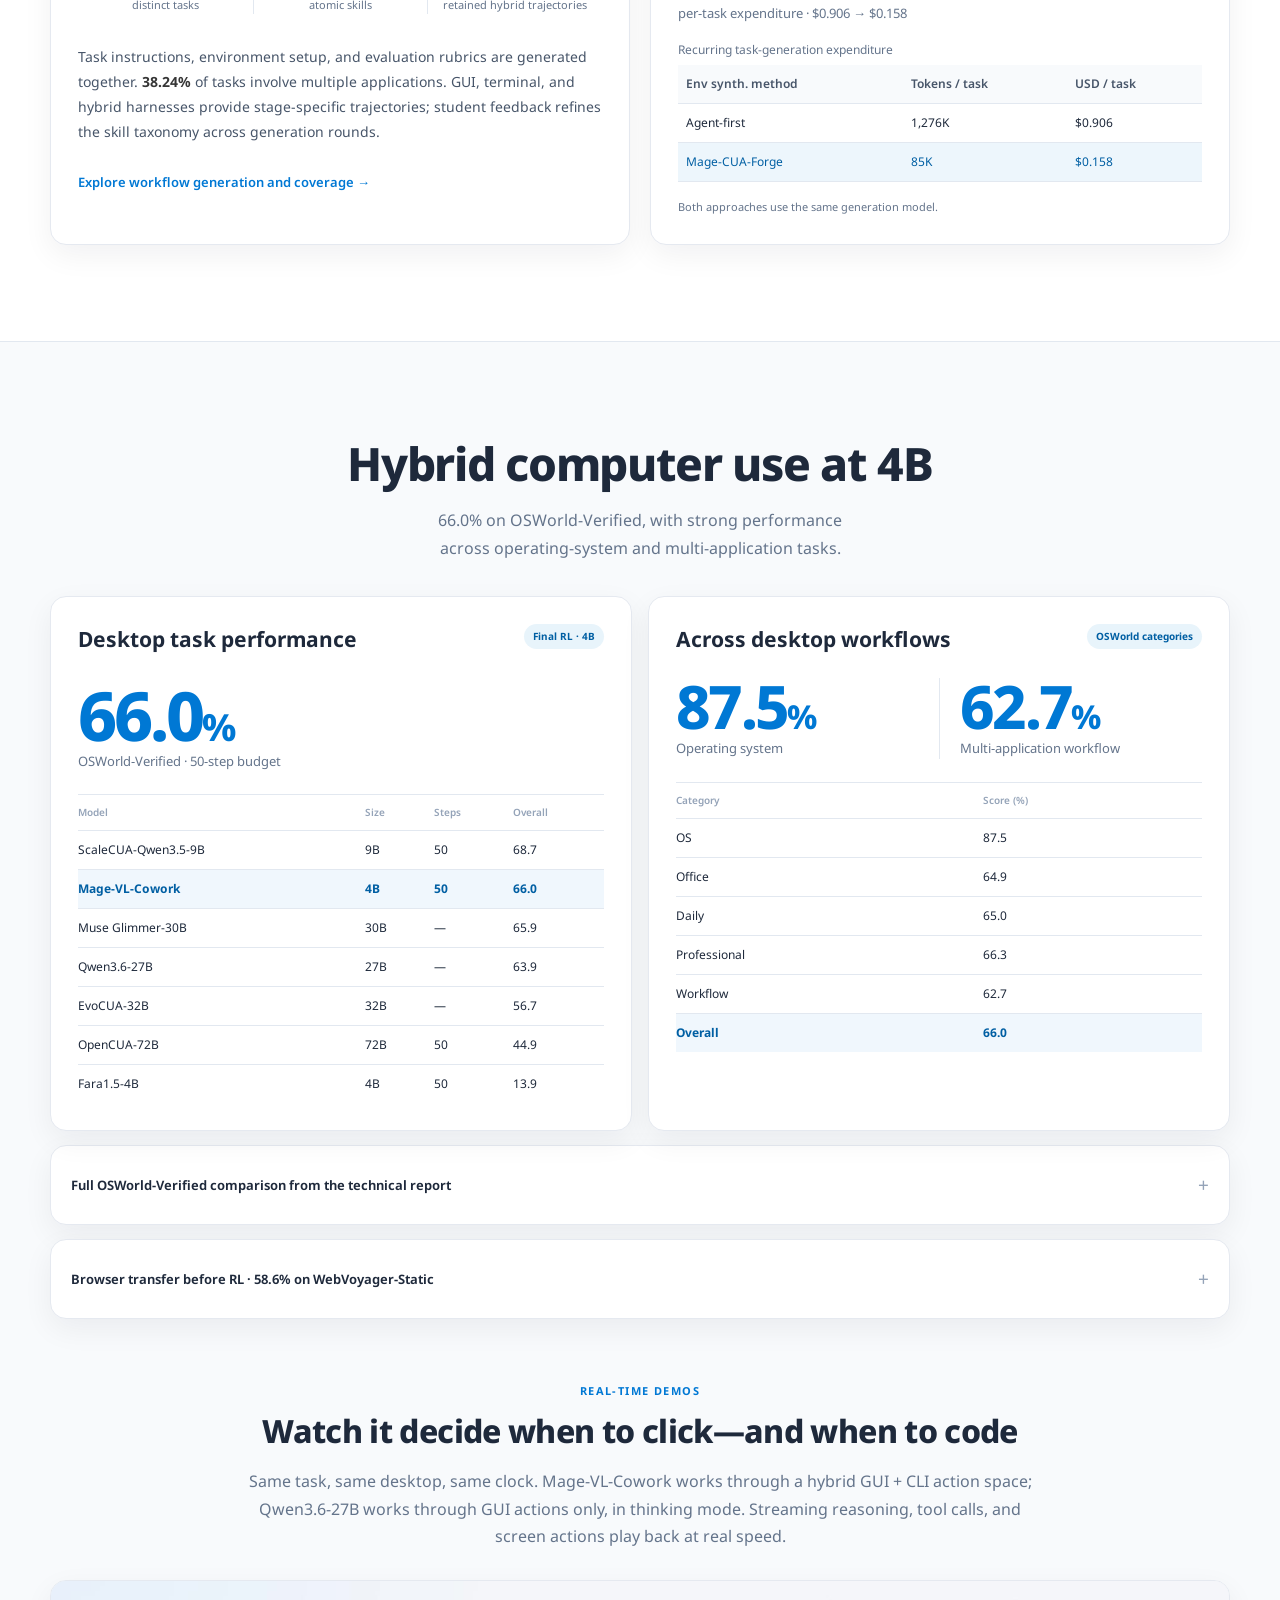
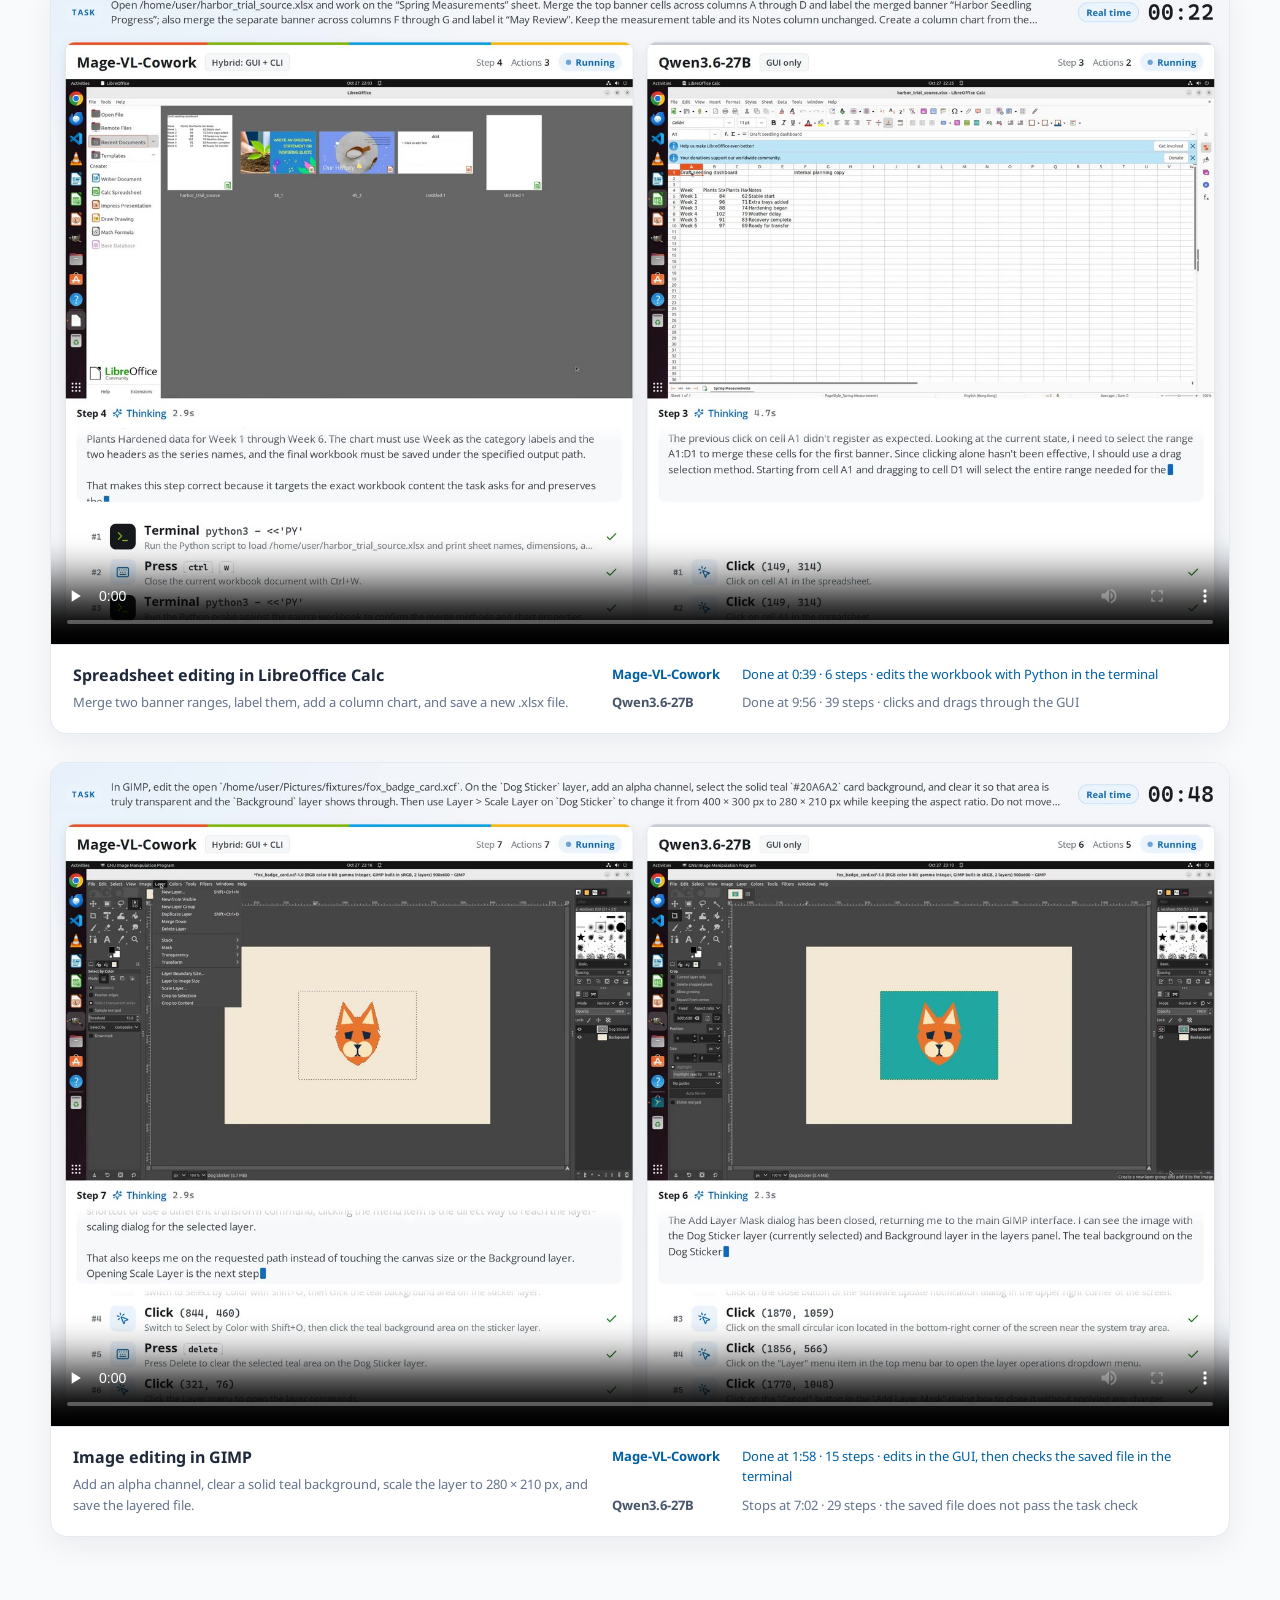
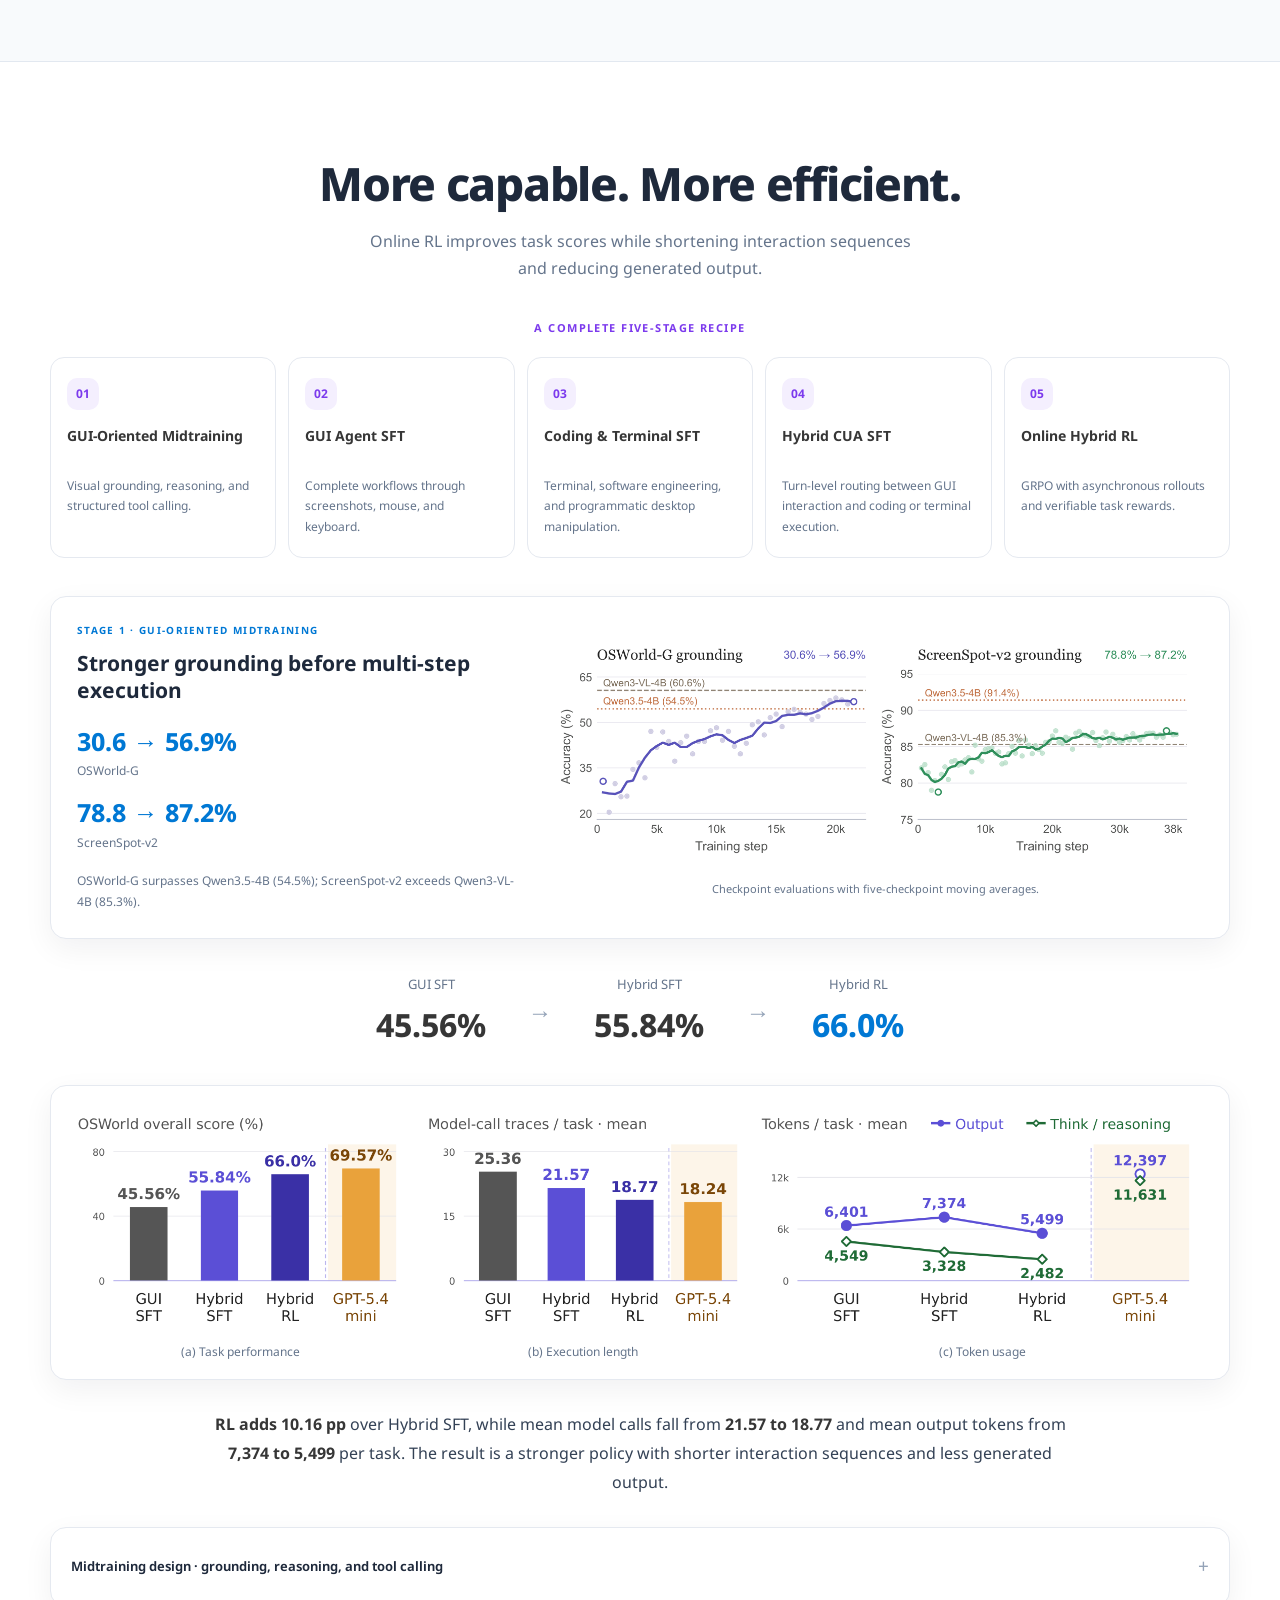
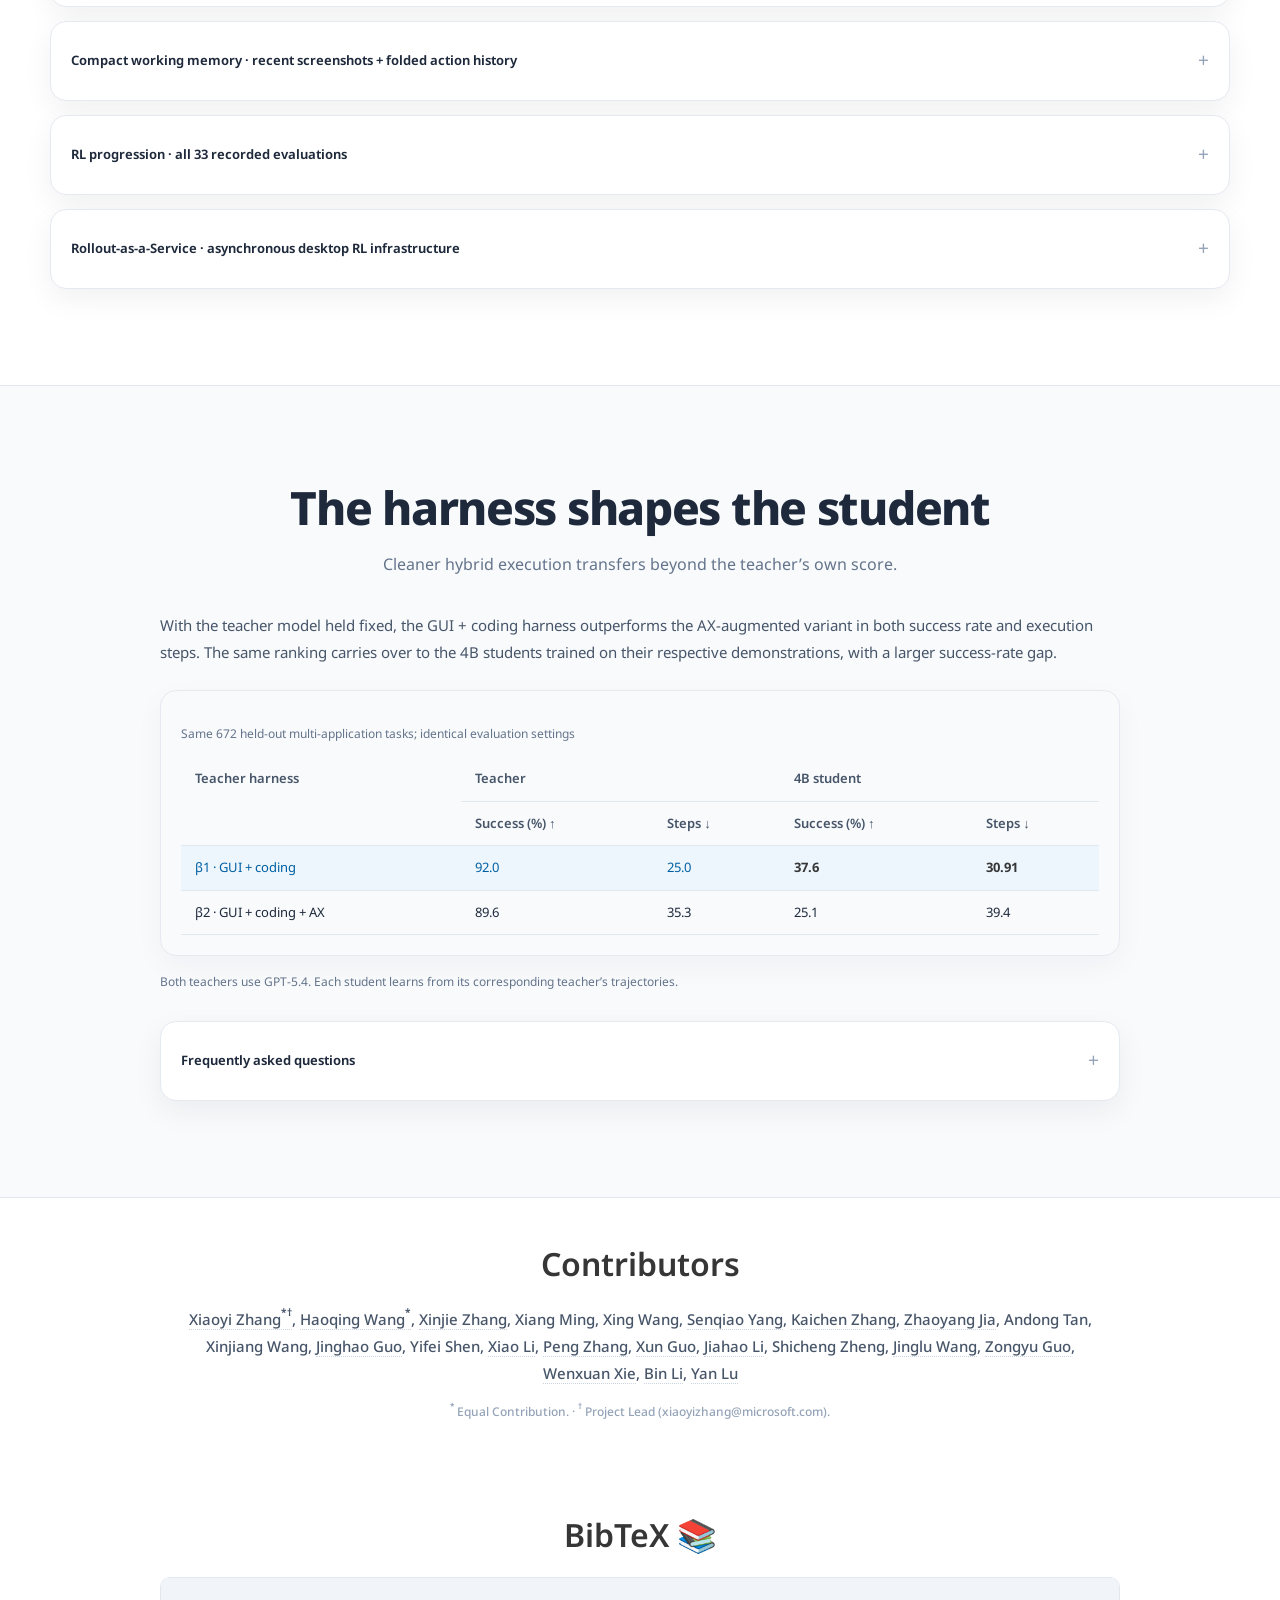
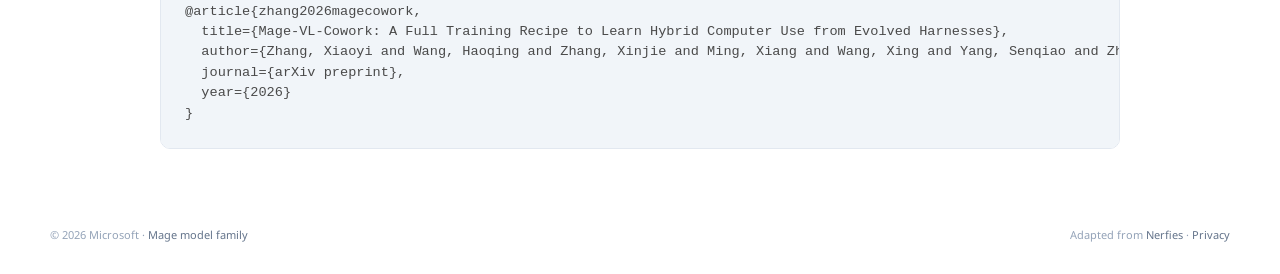
==== commit 21673a1d: "web/cowork: align abstract with the report, fix table labels, extend FAQ - Abstract on the page, in " ====
--- a/cowork/index.html
+++ b/cowork/index.html
@@ -121,32 +121,16 @@
      "@id": "https://microsoft.github.io/Mage/cowork/#video-gimp"
     }
    ],
-   "dateModified": "2026-11-02"
-  },
-  {
-   "@type": "ScholarlyArticle",
+   "dateModified": "2026-10-29"
+  },
+  {
+   "@type": "TechArticle",
    "@id": "https://microsoft.github.io/Mage/cowork/#report",
-   "headline": "Mage-VL-Cowork: A Full Training Recipe to Learn Hybrid Computer Use From Evolved Harnesses",
+   "headline": "Mage-VL-Cowork: A Full Training Recipe to Learn Hybrid Computer Use from Evolved Harnesses",
    "name": "Mage-VL-Cowork technical report",
    "abstract": "Effective computer-use agents (CUAs) should seamlessly combine visual GUI interaction with code and terminal execution within a single policy. We present Mage-VL-Cowork, a 4B hybrid CUA trained from a general multimodally aligned checkpoint through an end-to-end, progressive five-stage curriculum across midtraining, SFT, and RL. To power this curriculum at scale, Mage-CUA-Forge replaces per-task agent construction with reusable, skill-conditioned generation workflows and application-specific preparers, synthesizing 293,806 desktop and web tasks across 6,915 skills while reducing recurring per-task expenditure by 82.6%. Rather than directly distilling a default teacher, we evolve the teacher harness and instantiate specialized CUA harnesses to yield high-quality trajectories alongside stage-specific supervision. Mage-VL-Cowork-4B finally climbs to 66.0% on OSWorld-Verified through different training stages with more efficient reasoning cost, achieving state-of-the-art performance at its parameter size and pushing forward the frontier of on-device intelligence.",
-   "url": "https://arxiv.org/abs/2610.40747",
-   "sameAs": [
-    "https://arxiv.org/abs/2610.40747",
-    "https://doi.org/10.48550/arXiv.2610.40747"
-   ],
-   "identifier": [
-    {
-     "@type": "PropertyValue",
-     "propertyID": "arXiv",
-     "value": "2610.40747"
-    },
-    {
-     "@type": "PropertyValue",
-     "propertyID": "DOI",
-     "value": "10.48550/arXiv.2610.40747"
-    }
-   ],
-   "datePublished": "2026-10-29",
+   "url": "https://microsoft.github.io/Mage/cowork/assets/Mage-VL-Cowork.pdf",
+   "encodingFormat": "application/pdf",
    "image": "https://microsoft.github.io/Mage/cowork/static/imgs/teaser-20261030-wx.png",
    "author": {
     "@id": "https://microsoft.github.io/Mage/#mage-team"
@@ -350,14 +334,6 @@
      "acceptedAnswer": {
       "@type": "Answer",
       "text": "The 4B checkpoint is on Hugging Face as microsoft/Mage-VL-Cowork under the Apache-2.0 license. The code is in the mage_vl_cowork directory of the microsoft/Mage GitHub repository."
-     }
-    },
-    {
-     "@type": "Question",
-     "name": "Where can I read the paper?",
-     "acceptedAnswer": {
-      "@type": "Answer",
-      "text": "The technical report is on arXiv as arXiv:2610.40747, submitted on October 29, 2026."
      }
     }
    ]
@@ -400,7 +376,7 @@
 <p class="rf-report-description"><a href="#contributors">Microsoft Mage Team</a></p>
 <div class="rf-actions">
 <a class="rf-button" href="https://huggingface.co/microsoft/Mage-VL-Cowork" rel="noopener" target="_blank"><span aria-hidden="true">🤗</span> Mage-VL-Cowork</a>
-<a class="rf-button" href="https://arxiv.org/abs/2610.40747" rel="noopener" target="_blank"><svg aria-hidden="true" viewbox="0 0 24 24"><path d="M14 3H6v18h12V7l-4-4ZM14 3v5h5M9 12h6M9 16h6"></path></svg> Technical report</a>
+<a class="rf-button" href="https://github.com/microsoft/Mage/blob/main/assets/mage_vl_cowork_tech_report.pdf" rel="noopener" target="_blank"><svg aria-hidden="true" viewbox="0 0 24 24"><path d="M14 3H6v18h12V7l-4-4ZM14 3v5h5M9 12h6M9 16h6"></path></svg> Technical report</a>
 <a class="rf-button" href="https://github.com/microsoft/Mage/tree/main/mage_vl_cowork" rel="noopener" target="_blank"><svg aria-hidden="true" viewbox="0 0 24 24"><path d="m8 7-5 5 5 5m8-10 5 5-5 5M14 4l-4 16"></path></svg> Code</a>
 <a class="rf-button" href="https://huggingface.co/collections/microsoft/mage" rel="noopener" target="_blank"><span aria-hidden="true">🤗</span> Mage collection</a>
 </div>
@@ -543,7 +519,6 @@
 <h3>How was the 66.0% OSWorld-Verified score measured?</h3><p>The final RL checkpoint is evaluated on 361 held-out OSWorld-Verified tasks, excluding Google Drive, with a 50-step budget. The reported 66.0% is the average of two evaluation runs.</p>
 <h3>Can Mage-VL-Cowork operate web browsers?</h3><p>Yes. Before RL, the Mage-VL-Cowork SFT model reaches 58.6% (377/643 tasks) on WebVoyager-Static, second behind the specialized browser agent Fara1.5-4B (68.0%) and ahead of Qwen3-VL-8B-Thinking (53.7%) and Qwen3.5-9B (53.3%).</p>
 <h3>Where are the weights, and what is the license?</h3><p>The 4B checkpoint is on Hugging Face as microsoft/Mage-VL-Cowork under the Apache-2.0 license. The code is in the mage_vl_cowork directory of the microsoft/Mage GitHub repository.</p>
-<h3>Where can I read the paper?</h3><p>The technical report is on arXiv as <a href="https://arxiv.org/abs/2610.40747" rel="noopener" target="_blank">arXiv:2610.40747</a>, submitted on October 29, 2026.</p>
 </div></details>
 </div>
 </section>
@@ -583,9 +558,9 @@
 <div class="container is-max-desktop content">
 <h2 class="title is-3 has-text-centered">BibTeX 📚</h2>
 <pre><code>@article{zhang2026magecowork,
-  title={Mage-VL-Cowork: A Full Training Recipe to Learn Hybrid Computer Use From Evolved Harnesses},
+  title={Mage-VL-Cowork: A Full Training Recipe to Learn Hybrid Computer Use from Evolved Harnesses},
   author={Zhang, Xiaoyi and Wang, Haoqing and Zhang, Xinjie and Ming, Xiang and Wang, Xing and Yang, Senqiao and Zhang, Kaichen and Jia, Zhaoyang and Tan, Andong and Wang, Xinjiang and others},
-  journal={arXiv preprint arXiv:2610.40747},
+  journal={arXiv preprint},
   year={2026}
 }</code></pre>
 </div>
